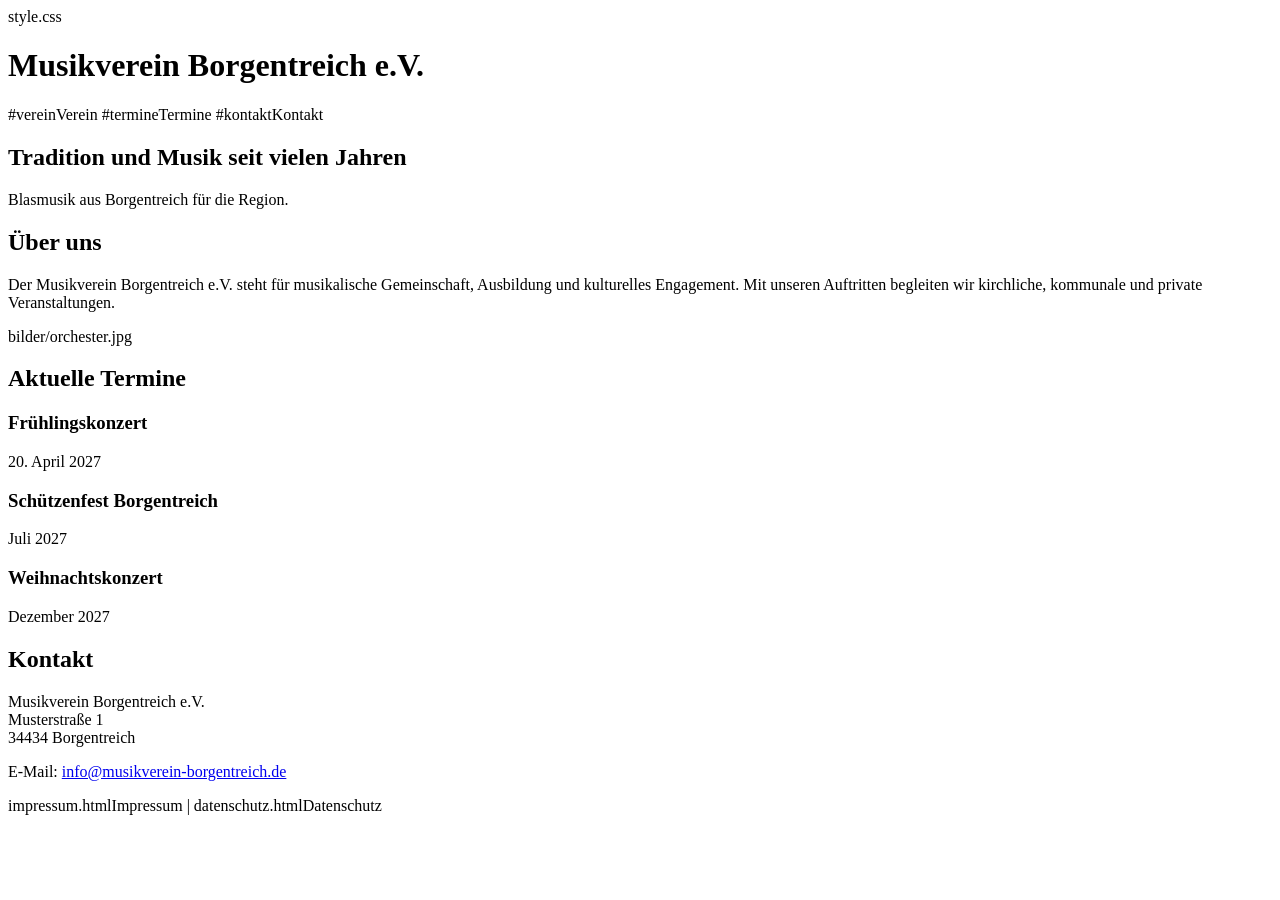
==== index.html @ ff5da33d "Add initial HTML structure for website" ====
<!DOCTYPE html>
<html lang="de">
<head>
    <meta charset="UTF-8">
    <meta name="viewport" content="width=device-width, initial-scale=1.0">
    <title>Musikverein Borgentreich e.V.</title>

    style.css

    <meta name="description"
          content="Musikverein Borgentreich e.V. – Blasmusik, Konzerte und Vereinsleben im Herzen Borgentreichs">
</head>

<body>

<header>
    <div class="container">
        <h1>Musikverein Borgentreich e.V.</h1>

        <nav>
            #vereinVerein</a>
            #termineTermine</a>
            #kontaktKontakt</a>
        </nav>
    </div>
</header>

<section class="hero">
    <div class="hero-overlay">
        <h2>Tradition und Musik seit vielen Jahren</h2>
        <p>Blasmusik aus Borgentreich für die Region.</p>
    </div>
</section>

<section id="verein" class="container">
    <h2>Über uns</h2>

    <p>
        Der Musikverein Borgentreich e.V. steht für musikalische
        Gemeinschaft, Ausbildung und kulturelles Engagement.
        Mit unseren Auftritten begleiten wir kirchliche,
        kommunale und private Veranstaltungen.
    </p>

    bilder/orchester.jpg
</section>

<section id="termine" class="container">
    <h2>Aktuelle Termine</h2>

    <div class="card">
        <h3>Frühlingskonzert</h3>
        <p>20. April 2027</p>
    </div>

    <div class="card">
        <h3>Schützenfest Borgentreich</h3>
        <p>Juli 2027</p>
    </div>

    <div class="card">
        <h3>Weihnachtskonzert</h3>
        <p>Dezember 2027</p>
    </div>
</section>

<section id="kontakt" class="container">
    <h2>Kontakt</h2>

    <p>
        Musikverein Borgentreich e.V.<br>
        Musterstraße 1<br>
        34434 Borgentreich
    </p>

    <p>
        E-Mail:
        <a href="mailto:info@musikverein-borgentreich.de">
            info@musikverein-borgentreich.de
        </a>
    </p>
</section>

<footer>
    impressum.htmlImpressum</a>
    |
    datenschutz.htmlDatenschutz</a>
</footer>

</body>
</html>
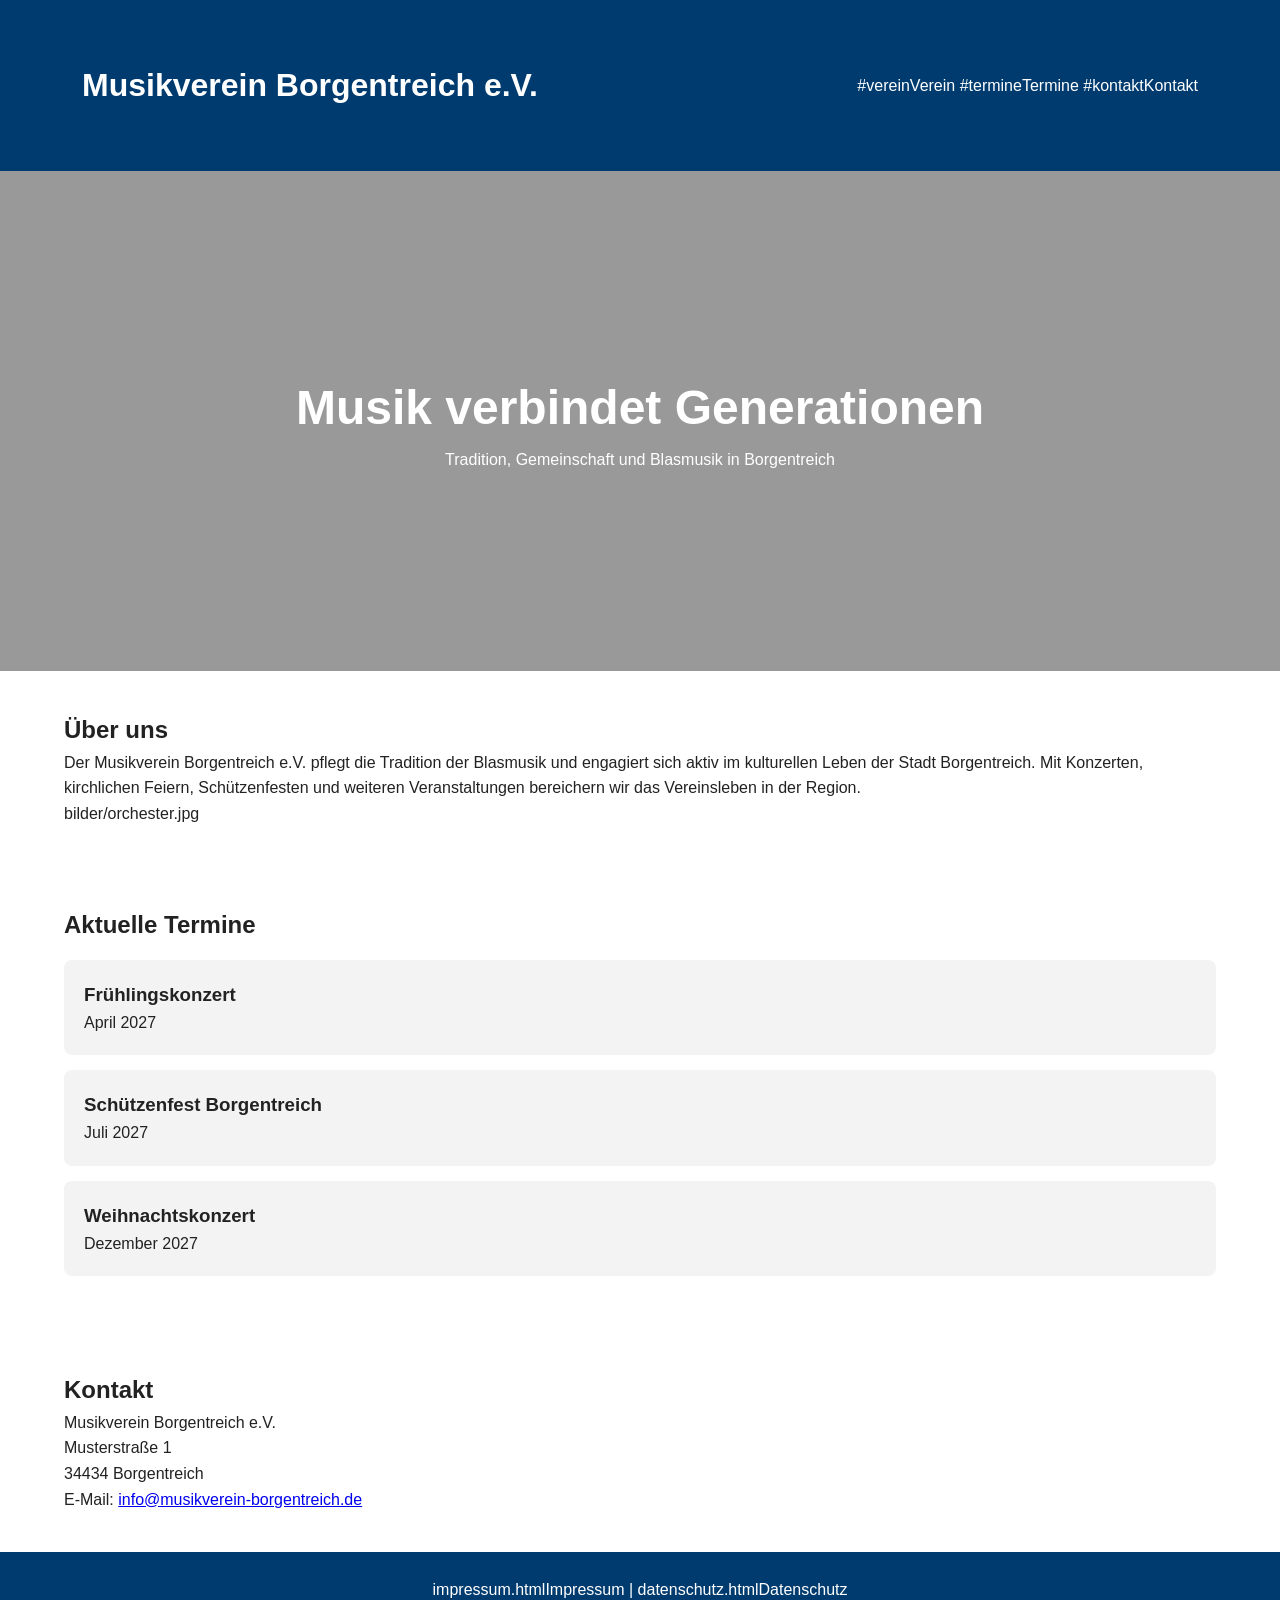
==== commit 0931c27a: "Refactor index.html for improved structure and content" ====
--- a/index.html
+++ b/index.html
@@ -3,89 +3,93 @@
 <head>
     <meta charset="UTF-8">
     <meta name="viewport" content="width=device-width, initial-scale=1.0">
+
     <title>Musikverein Borgentreich e.V.</title>
 
-    style.css
+    <meta name="description"
+          content="Musikverein Borgentreich e.V. - Blasmusik, Nachwuchsförderung und Vereinsleben in Borgentreich">
 
-    <meta name="description"
-          content="Musikverein Borgentreich e.V. – Blasmusik, Konzerte und Vereinsleben im Herzen Borgentreichs">
+    <link rel="stylesheet" href="style.css">
 </head>
 
 <body>
 
-<header>
-    <div class="container">
-        <h1>Musikverein Borgentreich e.V.</h1>
+    <header>
+        <div class="container">
+            <h1>Musikverein Borgentreich e.V.</h1>
 
-        <nav>
-            #vereinVerein</a>
-            #termineTermine</a>
-            #kontaktKontakt</a>
-        </nav>
-    </div>
-</header>
+            <nav>
+                #vereinVerein</a>
+                #termineTermine</a>
+                #kontaktKontakt</a>
+            </nav>
+        </div>
+    </header>
 
-<section class="hero">
-    <div class="hero-overlay">
-        <h2>Tradition und Musik seit vielen Jahren</h2>
-        <p>Blasmusik aus Borgentreich für die Region.</p>
-    </div>
-</section>
+    <section class="hero">
+        <div class="hero-overlay">
+            <h2>Musik verbindet Generationen</h2>
+            <p>Tradition, Gemeinschaft und Blasmusik in Borgentreich</p>
+        </div>
+    </section>
 
-<section id="verein" class="container">
-    <h2>Über uns</h2>
+    <section id="verein" class="container">
+        <h2>Über uns</h2>
 
-    <p>
-        Der Musikverein Borgentreich e.V. steht für musikalische
-        Gemeinschaft, Ausbildung und kulturelles Engagement.
-        Mit unseren Auftritten begleiten wir kirchliche,
-        kommunale und private Veranstaltungen.
-    </p>
+        <p>
+            Der Musikverein Borgentreich e.V. pflegt die Tradition
+            der Blasmusik und engagiert sich aktiv im kulturellen Leben
+            der Stadt Borgentreich. Mit Konzerten, kirchlichen Feiern,
+            Schützenfesten und weiteren Veranstaltungen bereichern wir
+            das Vereinsleben in der Region.
+        </p>
 
-    bilder/orchester.jpg
-</section>
+        bilder/orchester.jpg
+    </section>
 
-<section id="termine" class="container">
-    <h2>Aktuelle Termine</h2>
+    <section id="termine" class="container">
+        <h2>Aktuelle Termine</h2>
 
-    <div class="card">
-        <h3>Frühlingskonzert</h3>
-        <p>20. April 2027</p>
-    </div>
+        <div class="card">
+            <h3>Frühlingskonzert</h3>
+            <p>April 2027</p>
+        </div>
 
-    <div class="card">
-        <h3>Schützenfest Borgentreich</h3>
-        <p>Juli 2027</p>
-    </div>
+        <div class="card">
+            <h3>Schützenfest Borgentreich</h3>
+            <p>Juli 2027</p>
+        </div>
 
-    <div class="card">
-        <h3>Weihnachtskonzert</h3>
-        <p>Dezember 2027</p>
-    </div>
-</section>
+        <div class="card">
+            <h3>Weihnachtskonzert</h3>
+            <p>Dezember 2027</p>
+        </div>
+    </section>
 
-<section id="kontakt" class="container">
-    <h2>Kontakt</h2>
+    <section id="kontakt" class="container">
+        <h2>Kontakt</h2>
 
-    <p>
-        Musikverein Borgentreich e.V.<br>
-        Musterstraße 1<br>
-        34434 Borgentreich
-    </p>
+        <p>
+            Musikverein Borgentreich e.V.<br>
+            Musterstraße 1<br>
+            34434 Borgentreich
+        </p>
 
-    <p>
-        E-Mail:
-        <a href="mailto:info@musikverein-borgentreich.de">
-            info@musikverein-borgentreich.de
-        </a>
-    </p>
-</section>
+        <p>
+            E-Mail:
+            <a href="mailto:info@musikverein-borgentreich.de">
+                info@musikverein-borgentreich.de
+            </a>
+        </p>
+    </section>
 
-<footer>
-    impressum.htmlImpressum</a>
-    |
-    datenschutz.htmlDatenschutz</a>
-</footer>
+    <footer>
+        <p>
+            impressum.htmlImpressum</a>
+            |
+            datenschutz.htmlDatenschutz</a>
+        </p>
+    </footer>
 
 </body>
 </html>
--- a/style.css
+++ b/style.css
@@ -0,0 +1,83 @@
+*{
+    margin:0;
+    padding:0;
+    box-sizing:border-box;
+}
+
+body{
+    font-family:Arial, sans-serif;
+    line-height:1.6;
+    color:#222;
+}
+
+.container{
+    width:90%;
+    max-width:1200px;
+    margin:auto;
+    padding:40px 0;
+}
+
+header{
+    background:#003b6f;
+    color:white;
+    padding:20px;
+}
+
+header .container{
+    display:flex;
+    justify-content:space-between;
+    align-items:center;
+}
+
+nav a{
+    color:white;
+    text-decoration:none;
+    margin-left:20px;
+}
+
+.hero{
+    height:500px;
+    background:url("bilder/hero.jpg") center center/cover;
+}
+
+.hero-overlay{
+    height:100%;
+    background:rgba(0,0,0,0.4);
+
+    display:flex;
+    flex-direction:column;
+    align-items:center;
+    justify-content:center;
+
+    color:white;
+    text-align:center;
+}
+
+.hero h2{
+    font-size:3rem;
+}
+
+#verein img{
+    width:100%;
+    margin-top:20px;
+    border-radius:10px;
+}
+
+.card{
+    background:#f3f3f3;
+    padding:20px;
+    margin:15px 0;
+    border-radius:8px;
+}
+
+footer{
+    background:#003b6f;
+    color:white;
+    text-align:center;
+    padding:25px;
+}
+
+footer a{
+    color:white;
+    text-decoration:none;
+}
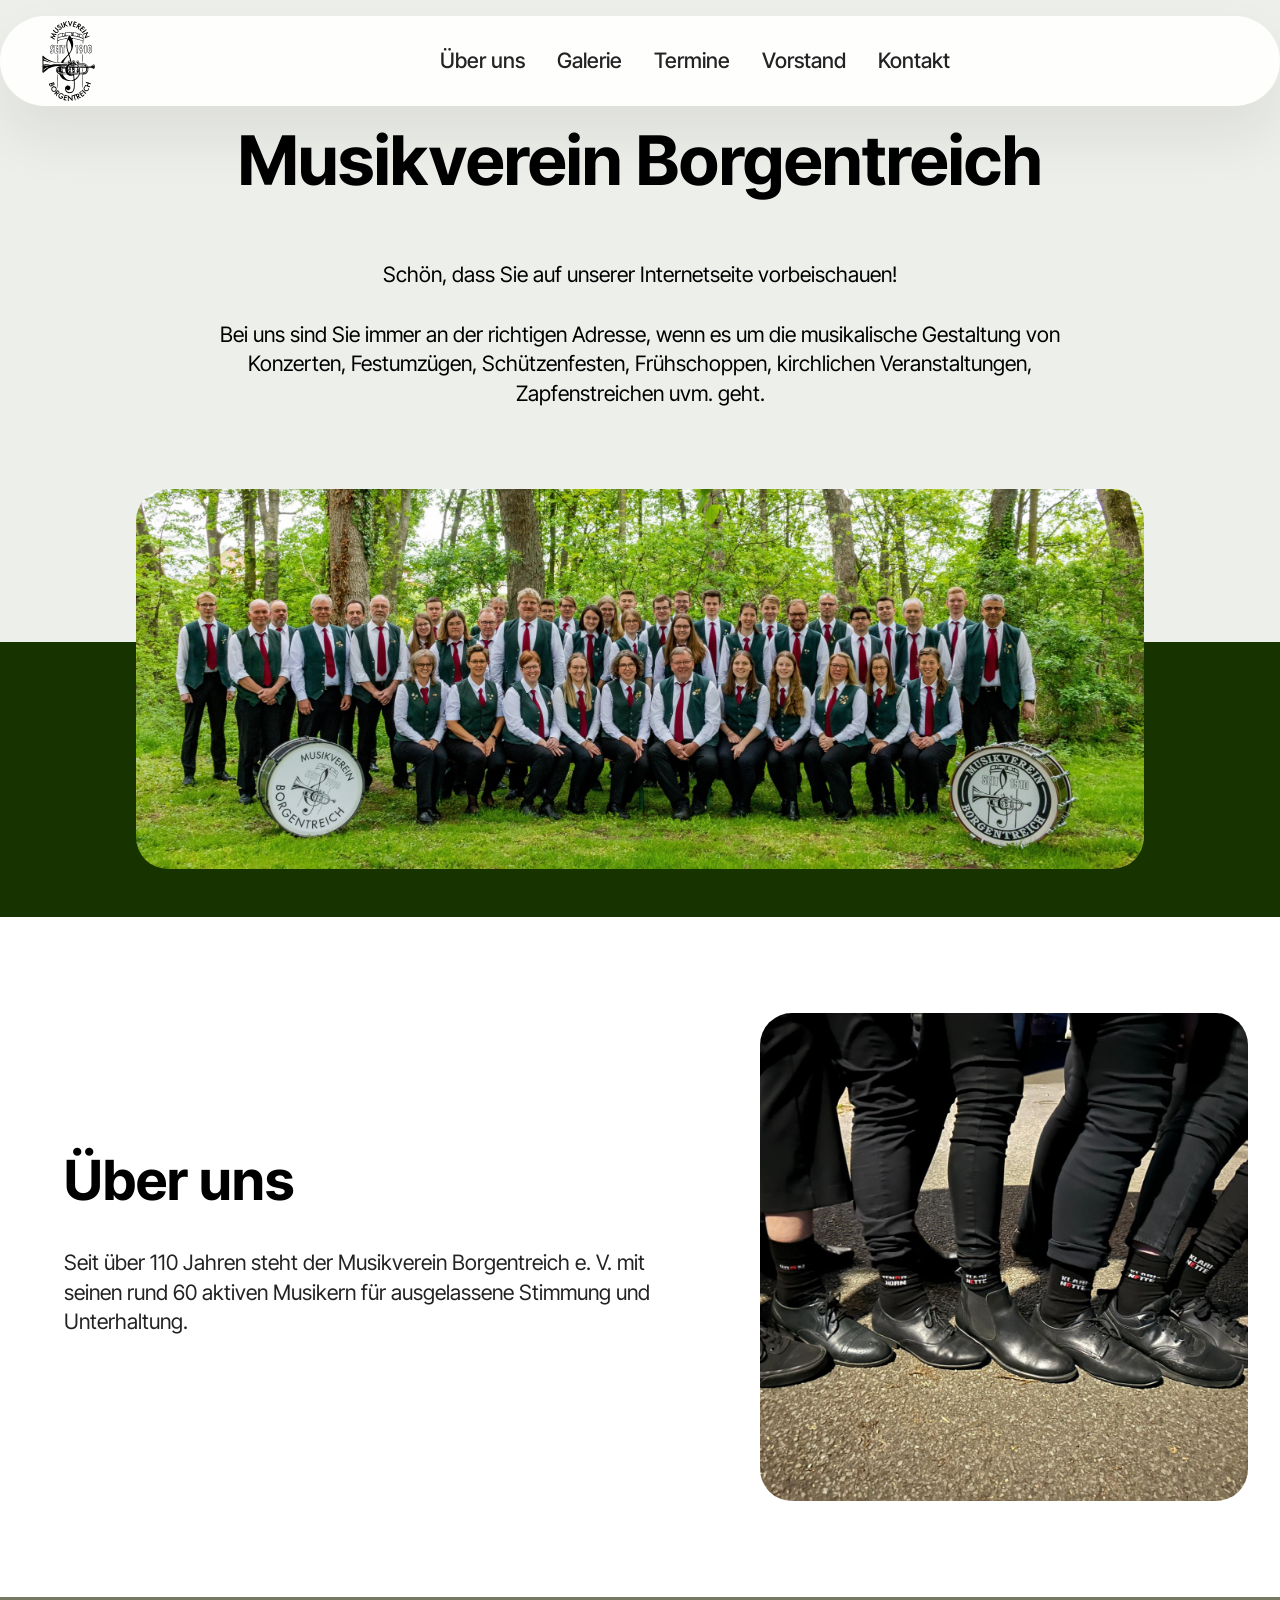
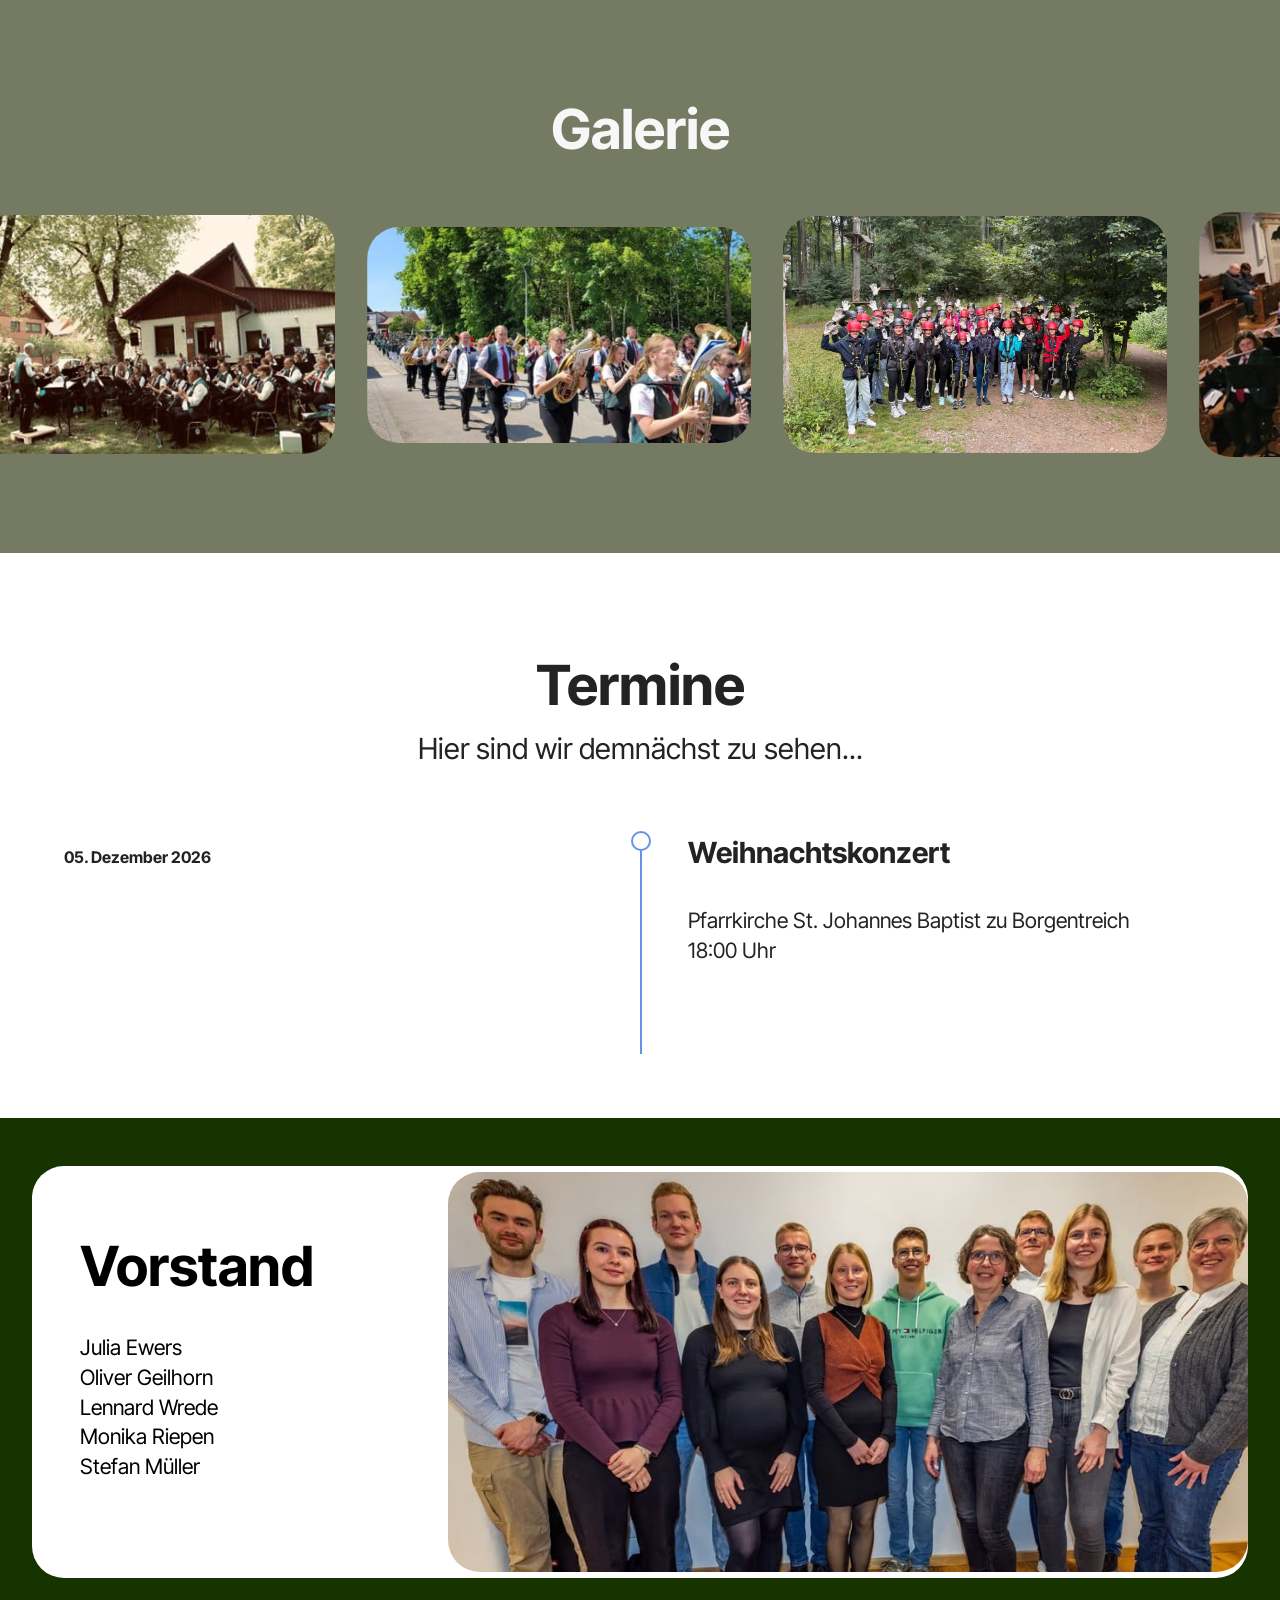
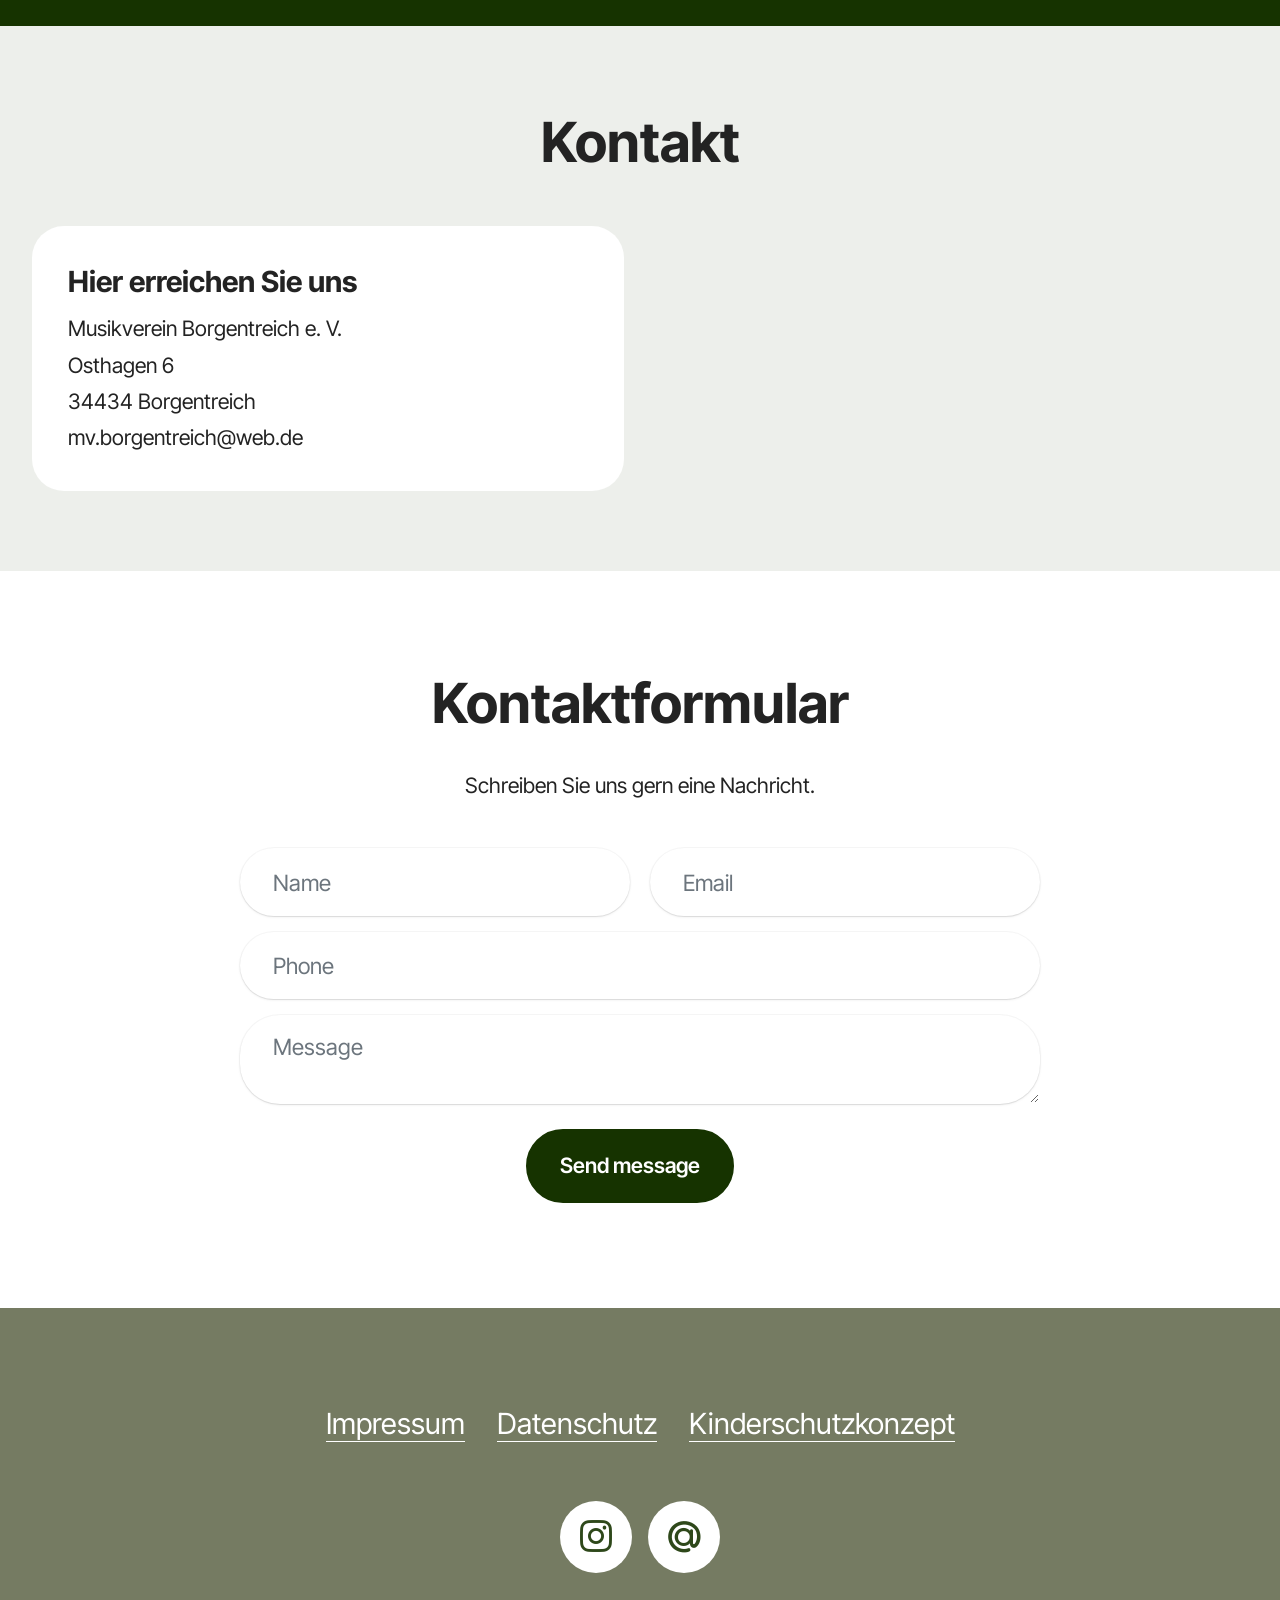
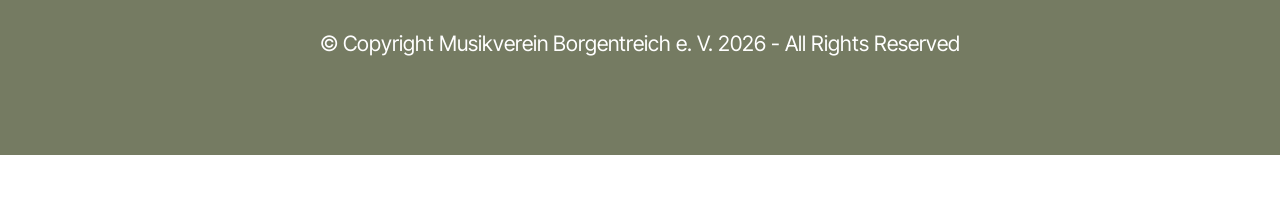
==== commit 9e044601: "complete new with Mobirise" ====
--- a/index.html
+++ b/index.html
@@ -1,95 +1,335 @@
 <!DOCTYPE html>
-<html lang="de">
+<html  >
 <head>
-    <meta charset="UTF-8">
-    <meta name="viewport" content="width=device-width, initial-scale=1.0">
-
-    <title>Musikverein Borgentreich e.V.</title>
-
-    <meta name="description"
-          content="Musikverein Borgentreich e.V. - Blasmusik, Nachwuchsförderung und Vereinsleben in Borgentreich">
-
-    <link rel="stylesheet" href="style.css">
+  <!-- Site made with Mobirise Website Builder v6.1.12, https://mobirise.com -->
+  <meta charset="UTF-8">
+  <meta http-equiv="X-UA-Compatible" content="IE=edge">
+  <meta name="generator" content="Mobirise v6.1.12, mobirise.com">
+  <meta name="viewport" content="width=device-width, initial-scale=1, minimum-scale=1">
+  <link rel="shortcut icon" href="assets/images/logo-2.svg" type="image/x-icon">
+  <meta name="description" content="">
+  
+  
+  <title>Home</title>
+  <link rel="stylesheet" href="assets/web/assets/mobirise-icons2/mobirise2.css">
+  <link rel="stylesheet" href="assets/bootstrap/css/bootstrap.min.css">
+  <link rel="stylesheet" href="assets/animatecss/animate.css">
+  <link rel="stylesheet" href="assets/dropdown/css/style.css">
+  <link rel="stylesheet" href="assets/socicon/css/styles.css">
+  <link rel="stylesheet" href="assets/theme/css/style.css">
+  <link rel="preload" href="https://fonts.googleapis.com/css?family=Inter+Tight:100,200,300,400,500,600,700,800,900,100i,200i,300i,400i,500i,600i,700i,800i,900i&display=swap" as="style" onload="this.onload=null;this.rel='stylesheet'">
+  <noscript><link rel="stylesheet" href="https://fonts.googleapis.com/css?family=Inter+Tight:100,200,300,400,500,600,700,800,900,100i,200i,300i,400i,500i,600i,700i,800i,900i&display=swap"></noscript>
+  <link rel="preload" as="style" href="assets/mobirise/css/mbr-additional.css?v=9wZlIR"><link rel="stylesheet" href="assets/mobirise/css/mbr-additional.css?v=9wZlIR" type="text/css">
+
+  
+  
+  
 </head>
-
 <body>
-
-    <header>
-        <div class="container">
-            <h1>Musikverein Borgentreich e.V.</h1>
-
-            <nav>
-                #vereinVerein</a>
-                #termineTermine</a>
-                #kontaktKontakt</a>
-            </nav>
-        </div>
-    </header>
-
-    <section class="hero">
-        <div class="hero-overlay">
-            <h2>Musik verbindet Generationen</h2>
-            <p>Tradition, Gemeinschaft und Blasmusik in Borgentreich</p>
-        </div>
-    </section>
-
-    <section id="verein" class="container">
-        <h2>Über uns</h2>
-
-        <p>
-            Der Musikverein Borgentreich e.V. pflegt die Tradition
-            der Blasmusik und engagiert sich aktiv im kulturellen Leben
-            der Stadt Borgentreich. Mit Konzerten, kirchlichen Feiern,
-            Schützenfesten und weiteren Veranstaltungen bereichern wir
-            das Vereinsleben in der Region.
-        </p>
-
-        bilder/orchester.jpg
-    </section>
-
-    <section id="termine" class="container">
-        <h2>Aktuelle Termine</h2>
-
-        <div class="card">
-            <h3>Frühlingskonzert</h3>
-            <p>April 2027</p>
-        </div>
-
-        <div class="card">
-            <h3>Schützenfest Borgentreich</h3>
-            <p>Juli 2027</p>
-        </div>
-
-        <div class="card">
-            <h3>Weihnachtskonzert</h3>
-            <p>Dezember 2027</p>
-        </div>
-    </section>
-
-    <section id="kontakt" class="container">
-        <h2>Kontakt</h2>
-
-        <p>
-            Musikverein Borgentreich e.V.<br>
-            Musterstraße 1<br>
-            34434 Borgentreich
-        </p>
-
-        <p>
-            E-Mail:
-            <a href="mailto:info@musikverein-borgentreich.de">
-                info@musikverein-borgentreich.de
-            </a>
-        </p>
-    </section>
-
-    <footer>
-        <p>
-            impressum.htmlImpressum</a>
-            |
-            datenschutz.htmlDatenschutz</a>
-        </p>
-    </footer>
-
-</body>
-</html>
+  
+  <section data-bs-version="5.1" class="menu menu2 cid-tJS6tZXiPa" once="menu" id="menu02-0">
+	
+
+	<nav class="navbar navbar-dropdown navbar-fixed-top navbar-expand-lg">
+		<div class="container">
+			<div class="navbar-brand">
+				<span class="navbar-logo">
+					<a href="https://mobirise.com">
+						<img src="assets/images/logo-2.svg" alt="Mobirise Website Builder" style="height: 5rem;">
+					</a>
+				</span>
+				
+			</div>
+			<button class="navbar-toggler" type="button" data-toggle="collapse" data-bs-toggle="collapse" data-target="#navbarSupportedContent" data-bs-target="#navbarSupportedContent" aria-controls="navbarNavAltMarkup" aria-expanded="false" aria-label="Toggle navigation">
+				<div class="hamburger">
+					<span></span>
+					<span></span>
+					<span></span>
+					<span></span>
+				</div>
+			</button>
+			<div class="collapse navbar-collapse" id="navbarSupportedContent">
+				<ul class="navbar-nav nav-dropdown nav-right" data-app-modern-menu="true"><li class="nav-item"><a class="nav-link link text-black text-primary show display-4" href="index.html#header01-7">Über uns</a></li>
+					<li class="nav-item">
+						<a class="nav-link link text-black text-primary display-4" href="index.html#gallery07-1q" aria-expanded="false">Galerie</a>
+					</li>
+					<li class="nav-item">
+						<a class="nav-link link text-black text-primary display-4" href="index.html#timeline1-1s">Termine</a>
+					</li><li class="nav-item"><a class="nav-link link text-black text-primary display-4" href="index.html#article05-1v">Vorstand</a></li><li class="nav-item"><a class="nav-link link text-black text-primary display-4" href="index.html#contacts02-1t">Kontakt</a></li></ul>
+				
+				
+			</div>
+		</div>
+	</nav>
+</section>
+
+<section data-bs-version="5.1" class="header5 cid-tJS6uM4N87 mbr-fullscreen" id="header05-1">
+	
+
+	
+	
+	<div class="topbg"></div>
+	<div class="align-center container-fluid">
+		<div class="row justify-content-center">
+			<div class="col-md-12 col-lg-9">
+				<h1 class="mbr-section-title mbr-fonts-style mb-4 display-1"><strong><br></strong><strong>Musikverein Borgentreich</strong></h1>
+				<p class="mbr-text mbr-fonts-style mb-4 display-7"><br>Schön, dass Sie auf unserer Internetseite vorbeischauen!<br><br>Bei uns sind Sie immer an der richtigen Adresse,&nbsp;wenn es um die musikalische Gestaltung von Konzerten, Festumzügen, Schützenfesten, Frühschoppen, kirchlichen Veranstaltungen, Zapfenstreichen uvm. geht.<br></p>
+				
+			</div>
+		</div>
+		<div class="row mt-5 justify-content-center">
+			<div class="col-12 col-lg-10">
+				<img src="assets/images/mv-gruppenbild-skaliert-2576x971.jpg" alt="Mobirise Website Builder" title="">
+			</div>
+		</div>
+	</div>
+</section>
+
+<section data-bs-version="5.1" class="header1 cid-tJS9vXDdRK" id="header01-7">
+	
+
+	
+	
+
+	<div class="container">
+		<div class="row justify-content-center">
+			<div class="col-12 col-md-12 col-lg-5 image-wrapper">
+				<img class="w-100" src="assets/images/schuhe-2-1200x1200.jpg" alt="Mobirise Website Builder">
+			</div>
+			<div class="col-12 col-lg col-md-12">
+				<div class="text-wrapper align-left">
+					<h1 class="mbr-section-title mbr-fonts-style mb-4 display-2"><strong>Über uns</strong></h1>
+					<p class="mbr-text mbr-fonts-style mb-4 display-7">
+						Seit über 110 Jahren steht der Musikverein Borgentreich e. V. mit seinen rund 60 aktiven Musikern für ausgelassene Stimmung und Unterhaltung.<br></p>
+					
+				</div>
+			</div>
+		</div>
+	</div>
+</section>
+
+<section data-bs-version="5.1" class="gallery07 cid-vxo4qIXoHa" id="gallery07-1q">
+  
+  
+  <div class="container-fluid gallery-wrapper">
+    <div class="row justify-content-center">
+      <div class="col-12 content-head">
+        <div class="mbr-section-head mb-5">
+          <h4 class="mbr-section-title mbr-fonts-style align-center mb-0 display-2">
+            <strong>Galerie</strong></h4>
+          
+        </div>
+      </div>
+    </div>
+    <div class="grid-container">
+      <div class="grid-container-3 moving-left" style="transform: translate3d(-200px, 0px, 0px);">
+        <div class="grid-item">
+          <img src="assets/images/sommerkonzert-417x260.jpg" alt="Mobirise Website Builder">
+        </div>
+        <div class="grid-item">
+          <img src="assets/images/marsch-462x260.jpg" alt="Mobirise Website Builder">
+        </div>
+        <div class="grid-item">
+          <img src="assets/images/klettern-1152x711.jpg" alt="Mobirise Website Builder">
+        </div>
+        <div class="grid-item">
+          <img src="assets/images/kirche-1-407x259.jpg" alt="Mobirise Website Builder">
+        </div>
+      </div>
+    </div>
+  </div>
+</section>
+
+<section data-bs-version="5.1" class="timeline1 cid-vxo6U1o31k" id="timeline1-1s">
+    
+
+    
+    
+    <div class="timelines-container container" mbri-timelines="">
+        <div class="mbr-section-head">
+            <h3 class="mbr-section-title mbr-fonts-style align-center mb-0 display-2">
+                <strong>Termine</strong></h3>
+            <h4 class="mbr-section-subtitle mbr-fonts-style align-center mb-0 mt-2 display-5">
+                Hier sind wir demnächst zu sehen...</h4>
+        </div>
+        <div class="row timeline-element mb-2 mt-4">
+            <div class="timeline-date col-12 col-md-6">
+                <div class="timeline-date-wrapper">
+                    <p class="mbr-timeline-date mbr-fonts-style display-5"></p><p><strong>05. Dezember 2026</strong></p><p></p>
+                </div>
+            </div>
+            <span class="iconBackground"></span>
+            <div class="col-12 col-md-6">
+                <div class="timeline-text-wrapper">
+                    <h4 class="mbr-timeline-title mbr-fonts-style mb-4 display-5">
+                        <strong>Weihnachtskonzert</strong></h4>
+                    
+                    <p class="mbr-text mbr-fonts-style display-7">
+                        Pfarrkirche St. Johannes Baptist zu Borgentreich<br>18:00 Uhr</p>
+                </div>
+            </div>
+        </div>
+        
+        
+        
+        
+        
+        
+        
+        
+        
+        
+        
+    </div>
+</section>
+
+<section data-bs-version="5.1" class="start article05 cid-vxo8H7r91m" id="article05-1v">
+  
+
+  
+  
+
+  <div class="container">
+    <div class="row justify-content-center align-items-center">
+      <div class="col-12">
+        <div class="card-wrapper">
+          <div class="row">
+            <div class="col-12 col-md-12 col-lg-8 image-wrapper">
+              <img class="w-100" src="assets/images/vorstnad-1024x576.jpeg" alt="Mobirise Website Builder">
+            </div>
+            <div class="col-12 col-lg col-md-12">
+              <div class="text-wrapper align-left">
+                <h1 class="mbr-section-title mbr-fonts-style mb-4 display-2">
+                  <strong>Vorstand</strong></h1>
+                <p class="mbr-text mbr-fonts-style mb-4 display-7">Julia Ewers<br>Oliver Geilhorn<br>Lennard Wrede<br>Monika Riepen<br>Stefan Müller</p>
+                
+              </div>
+            </div>
+          </div>
+        </div>
+      </div>
+    </div>
+  </div>
+</section>
+
+<section data-bs-version="5.1" class="contacts02 map1 cid-vxo7urN5uq" id="contacts02-1t">
+
+    
+
+    
+    <div class="container">
+        <div class="row justify-content-center">
+            <div class="col-12 content-head">
+                <div class="mbr-section-head mb-5">
+                    <h3 class="mbr-section-title mbr-fonts-style align-center mb-0 display-2">
+                        <strong>Kontakt</strong></h3>
+                    
+                </div>
+            </div>
+        </div>
+        <div class="row justify-content-center">
+            <div class="card col-12 col-md-12 col-lg-6">
+                <div class="card-wrapper">
+                    <div class="text-wrapper">
+                        <h5 class="cardTitle mbr-fonts-style mb-2 display-5">
+                            <strong>Hier erreichen Sie uns</strong><br></h5>
+                        <ul class="list mbr-fonts-style display-7">
+                            <li class="mbr-text item-wrap">Musikverein Borgentreich e. V.</li><li class="mbr-text item-wrap">Osthagen 6</li><li class="mbr-text item-wrap">34434 Borgentreich</li><li class="mbr-text item-wrap">mv.borgentreich@web.de</li>
+                        </ul>
+                    </div>
+                </div>
+            </div>
+            <div class="map-wrapper col-md-12 col-lg-6">
+                <div class="google-map"><iframe frameborder="0" style="border:0" src="https://www.google.com/maps/embed?pb=!1m18!1m12!1m3!1d851.8160401211002!2d9.241381412079615!3d51.57011359184015!2m3!1f0!2f0!3f0!3m2!1i1024!2i768!4f13.1!3m3!1m2!1s0x47bb04abaca1e0b3%3A0xad64f5a6d68bc905!2sOsthagen%206%2C%2034434%20Borgentreich!5e0!3m2!1sde!2sde!4v1791396196080!5m2!1sde!2sde" allowfullscreen=""></iframe></div>
+            </div>
+        </div>
+    </div>
+</section>
+
+<section data-bs-version="5.1" class="form5 cid-tJS9pBcTSa" id="form02-6">
+    
+    
+    <div class="container">
+        <div class="mbr-section-head mb-5">
+            <h3 class="mbr-section-title mbr-fonts-style align-center mb-0 display-2">
+                <strong>Kontaktformular</strong></h3>
+            <h4 class="mbr-section-subtitle mbr-fonts-style align-center mb-0 mt-4 display-7">Schreiben Sie uns gern eine Nachricht.</h4>
+        </div>
+        <div class="row justify-content-center mt-4">
+            <div class="col-lg-8 mx-auto mbr-form" data-form-type="formoid">
+                <form action="https://mobirise.eu/" method="POST" class="mbr-form form-with-styler" data-form-title="Form Name"><input type="hidden" name="email" data-form-email="true" value="gxBHSpIAx9nDNCFx6B8NBI7EZ5BrEAFP3bI0a10cRWaJeHmvlGHwlv79wFLVToOilAhS22HndJjhw5knhkKaQllVYNtgVkhuV9LG+yx7zepndP+qILNrfA2rSDTkjIG1">
+                    <div class="row">
+                        <div hidden="hidden" data-form-alert="" class="alert alert-success col-12">Vielen Dank für Ihre Nachricht!</div>
+                        <div hidden="hidden" data-form-alert-danger="" class="alert alert-danger col-12">
+                            Oops...! some problem!
+                        </div>
+                    </div>
+                    <div class="dragArea row">
+                        <div class="col-md col-sm-12 form-group mb-3" data-for="name">
+                            <input type="text" name="name" placeholder="Name" data-form-field="name" class="form-control" value="" id="name-form02-6">
+                        </div>
+                        <div class="col-md col-sm-12 form-group mb-3" data-for="email">
+                            <input type="email" name="email" placeholder="Email" data-form-field="email" class="form-control" value="" id="email-form02-6">
+                        </div>
+                        <div class="col-12 form-group mb-3" data-for="phone">
+                            <input type="tel" name="phone" placeholder="Phone" data-form-field="phone" class="form-control" value="" id="phone-form02-6">
+                        </div>
+                        <div class="col-12 form-group mb-3" data-for="textarea">
+                            <textarea name="textarea" placeholder="Message" data-form-field="textarea" class="form-control" id="textarea-form02-6"></textarea>
+                        </div>
+                        <div class="col-lg-12 col-md-12 col-sm-12 align-center mbr-section-btn"><button type="submit" class="btn btn-primary display-7">Send message</button></div>
+                    </div>
+                </form>
+            </div>
+        </div>
+    </div>
+</section>
+
+<section data-bs-version="5.1" class="footer1 programm5 cid-tJS9NNcTLZ" once="footers" id="footer03-8">
+
+        
+
+    
+
+    <div class="container">
+        <div class="row">
+
+            <div class="row-links mb-4">
+                <ul class="header-menu">
+                  
+                  
+                  
+                  
+                <li class="header-menu-item mbr-fonts-style display-5"><a href="page2.html" class="text-danger text-primary">Impressum</a></li><li class="header-menu-item mbr-fonts-style display-5"><a href="page1.html" class="text-danger text-primary">Datenschutz</a></li><li class="header-menu-item mbr-fonts-style display-5"><a href="assets/files/Schutzkonzept_07.01.2025.pdf" class="text-danger text-primary">Kinderschutzkonzept</a></li></ul>
+              </div>
+
+            <div class="col-12">
+                <div class="social-row">
+                    <div class="soc-item">
+                        <a href="https://www.instagram.com/musikverein.borgentreich?igshid=YmMyMTA2M2Y%3D" target="_blank">
+                            <span class="mbr-iconfont display-7 socicon-instagram socicon"></span>
+                        </a>
+                    </div>
+                    <div class="soc-item">
+                        <a href="mailto:mv.borgentreich@web.de">
+                            <span class="mbr-iconfont socicon-mailru socicon"></span>
+                        </a>
+                    </div>
+                    
+                    
+                    
+                </div>
+            </div>
+            <div class="col-12 mt-5">
+                <p class="mbr-fonts-style copyright display-7">
+                    © Copyright Musikverein Borgentreich e. V. 2026 - All Rights Reserved
+                </p>
+            </div>
+        </div>
+    </div>
+</section><section class="display-7" style="padding: 0;align-items: center;justify-content: center;flex-wrap: wrap;    align-content: center;display: flex;position: relative;height: 4rem;"><a href="https://mobiri.se/" style="flex: 1 1;height: 4rem;position: absolute;width: 100%;z-index: 1;"><img alt="" style="height: 4rem;" src="[data-uri]"></a><p style="margin: 0;text-align: center;" class="display-7">&#8204;</p><a style="z-index:1" href="https://mobirise.com/builder/ai-website-maker.html">Best AI Website Maker</a></section><script src="assets/bootstrap/js/bootstrap.bundle.min.js"></script>  <script src="assets/smoothscroll/smooth-scroll.js"></script>  <script src="assets/ytplayer/index.js"></script>  <script src="assets/dropdown/js/navbar-dropdown.js"></script>  <script src="assets/scrollgallery/scroll-gallery.js"></script>  <script src="assets/theme/js/script.js"></script>  <script src="assets/formoid/formoid.min.js"></script>  
+  
+  
+  <input name="animation" type="hidden">
+  </body>
+</html>
--- a/assets/web/assets/mobirise-icons2/mobirise2.css
+++ b/assets/web/assets/mobirise-icons2/mobirise2.css
@@ -0,0 +1,499 @@
+@font-face {
+  font-family: 'Moririse2';
+  font-display: swap;
+  src:  url('mobirise2.eot?f2bix4');
+  src:  url('mobirise2.eot?f2bix4#iefix') format('embedded-opentype'),
+    url('mobirise2.woff2?f2bix4') format('woff2'),
+    url('mobirise2.woff?f2bix4') format('woff'),
+    url('mobirise2.ttf?f2bix4') format('truetype'),
+    url('mobirise2.svg?f2bix4#mobirise2') format('svg');
+  font-weight: normal;
+  font-style: normal;
+}
+
+[class^="mobi-"], [class*=" mobi-"] {
+  /* use !important to prevent issues with browser extensions that change fonts */
+  font-family: 'Moririse2' !important;
+  speak: none;
+  font-style: normal;
+  font-weight: normal;
+  font-variant: normal;
+  text-transform: none;
+  line-height: 1;
+
+  /* Better Font Rendering =========== */
+  -webkit-font-smoothing: antialiased;
+  -moz-osx-font-smoothing: grayscale;
+}
+
+.mobi-mbri-add-submenu:before {
+  content: "\e900";
+}
+.mobi-mbri-alert:before {
+  content: "\e901";
+}
+.mobi-mbri-align-center:before {
+  content: "\e902";
+}
+.mobi-mbri-align-justify:before {
+  content: "\e903";
+}
+.mobi-mbri-align-left:before {
+  content: "\e904";
+}
+.mobi-mbri-align-right:before {
+  content: "\e905";
+}
+.mobi-mbri-android:before {
+  content: "\e906";
+}
+.mobi-mbri-apple:before {
+  content: "\e907";
+}
+.mobi-mbri-arrow-down:before {
+  content: "\e908";
+}
+.mobi-mbri-arrow-next:before {
+  content: "\e909";
+}
+.mobi-mbri-arrow-prev:before {
+  content: "\e90a";
+}
+.mobi-mbri-arrow-up:before {
+  content: "\e90b";
+}
+.mobi-mbri-bold:before {
+  content: "\e90c";
+}
+.mobi-mbri-bookmark:before {
+  content: "\e90d";
+}
+.mobi-mbri-bootstrap:before {
+  content: "\e90e";
+}
+.mobi-mbri-briefcase:before {
+  content: "\e90f";
+}
+.mobi-mbri-browse:before {
+  content: "\e910";
+}
+.mobi-mbri-bulleted-list:before {
+  content: "\e911";
+}
+.mobi-mbri-calendar:before {
+  content: "\e912";
+}
+.mobi-mbri-camera:before {
+  content: "\e913";
+}
+.mobi-mbri-cart-add:before {
+  content: "\e914";
+}
+.mobi-mbri-cart-full:before {
+  content: "\e915";
+}
+.mobi-mbri-cash:before {
+  content: "\e916";
+}
+.mobi-mbri-change-style:before {
+  content: "\e917";
+}
+.mobi-mbri-chat:before {
+  content: "\e918";
+}
+.mobi-mbri-clock:before {
+  content: "\e919";
+}
+.mobi-mbri-close:before {
+  content: "\e91a";
+}
+.mobi-mbri-cloud:before {
+  content: "\e91b";
+}
+.mobi-mbri-code:before {
+  content: "\e91c";
+}
+.mobi-mbri-contact-form:before {
+  content: "\e91d";
+}
+.mobi-mbri-credit-card:before {
+  content: "\e91e";
+}
+.mobi-mbri-cursor-click:before {
+  content: "\e91f";
+}
+.mobi-mbri-cust-feedback:before {
+  content: "\e920";
+}
+.mobi-mbri-database:before {
+  content: "\e921";
+}
+.mobi-mbri-delivery:before {
+  content: "\e922";
+}
+.mobi-mbri-desktop:before {
+  content: "\e923";
+}
+.mobi-mbri-devices:before {
+  content: "\e924";
+}
+.mobi-mbri-down:before {
+  content: "\e925";
+}
+.mobi-mbri-download-2:before {
+  content: "\e926";
+}
+.mobi-mbri-download:before {
+  content: "\e927";
+}
+.mobi-mbri-drag-n-drop-2:before {
+  content: "\e928";
+}
+.mobi-mbri-drag-n-drop:before {
+  content: "\e929";
+}
+.mobi-mbri-edit-2:before {
+  content: "\e92a";
+}
+.mobi-mbri-edit:before {
+  content: "\e92b";
+}
+.mobi-mbri-error:before {
+  content: "\e92c";
+}
+.mobi-mbri-extension:before {
+  content: "\e92d";
+}
+.mobi-mbri-features:before {
+  content: "\e92e";
+}
+.mobi-mbri-file:before {
+  content: "\e92f";
+}
+.mobi-mbri-flag:before {
+  content: "\e930";
+}
+.mobi-mbri-folder:before {
+  content: "\e931";
+}
+.mobi-mbri-gift:before {
+  content: "\e932";
+}
+.mobi-mbri-github:before {
+  content: "\e933";
+}
+.mobi-mbri-globe-2:before {
+  content: "\e934";
+}
+.mobi-mbri-globe:before {
+  content: "\e935";
+}
+.mobi-mbri-growing-chart:before {
+  content: "\e936";
+}
+.mobi-mbri-hearth:before {
+  content: "\e937";
+}
+.mobi-mbri-help:before {
+  content: "\e938";
+}
+.mobi-mbri-home:before {
+  content: "\e939";
+}
+.mobi-mbri-hot-cup:before {
+  content: "\e93a";
+}
+.mobi-mbri-idea:before {
+  content: "\e93b";
+}
+.mobi-mbri-image-gallery:before {
+  content: "\e93c";
+}
+.mobi-mbri-image-slider:before {
+  content: "\e93d";
+}
+.mobi-mbri-info:before {
+  content: "\e93e";
+}
+.mobi-mbri-italic:before {
+  content: "\e93f";
+}
+.mobi-mbri-key:before {
+  content: "\e940";
+}
+.mobi-mbri-laptop:before {
+  content: "\e941";
+}
+.mobi-mbri-layers:before {
+  content: "\e942";
+}
+.mobi-mbri-left-right:before {
+  content: "\e943";
+}
+.mobi-mbri-left:before {
+  content: "\e944";
+}
+.mobi-mbri-letter:before {
+  content: "\e945";
+}
+.mobi-mbri-like:before {
+  content: "\e946";
+}
+.mobi-mbri-link:before {
+  content: "\e947";
+}
+.mobi-mbri-lock:before {
+  content: "\e948";
+}
+.mobi-mbri-login:before {
+  content: "\e949";
+}
+.mobi-mbri-logout:before {
+  content: "\e94a";
+}
+.mobi-mbri-magic-stick:before {
+  content: "\e94b";
+}
+.mobi-mbri-map-pin:before {
+  content: "\e94c";
+}
+.mobi-mbri-menu:before {
+  content: "\e94d";
+}
+.mobi-mbri-mobile-2:before {
+  content: "\e94e";
+}
+.mobi-mbri-mobile-horizontal:before {
+  content: "\e94f";
+}
+.mobi-mbri-mobile:before {
+  content: "\e950";
+}
+.mobi-mbri-mobirise:before {
+  content: "\e951";
+}
+.mobi-mbri-more-horizontal:before {
+  content: "\e952";
+}
+.mobi-mbri-more-vertical:before {
+  content: "\e953";
+}
+.mobi-mbri-music:before {
+  content: "\e954";
+}
+.mobi-mbri-new-file:before {
+  content: "\e955";
+}
+.mobi-mbri-numbered-list:before {
+  content: "\e956";
+}
+.mobi-mbri-opened-folder:before {
+  content: "\e957";
+}
+.mobi-mbri-pages:before {
+  content: "\e958";
+}
+.mobi-mbri-paper-plane:before {
+  content: "\e959";
+}
+.mobi-mbri-paperclip:before {
+  content: "\e95a";
+}
+.mobi-mbri-phone:before {
+  content: "\e95b";
+}
+.mobi-mbri-photo:before {
+  content: "\e95c";
+}
+.mobi-mbri-photos:before {
+  content: "\e95d";
+}
+.mobi-mbri-pin:before {
+  content: "\e95e";
+}
+.mobi-mbri-play:before {
+  content: "\e95f";
+}
+.mobi-mbri-plus:before {
+  content: "\e960";
+}
+.mobi-mbri-preview:before {
+  content: "\e961";
+}
+.mobi-mbri-print:before {
+  content: "\e962";
+}
+.mobi-mbri-protect:before {
+  content: "\e963";
+}
+.mobi-mbri-question:before {
+  content: "\e964";
+}
+.mobi-mbri-quote-left:before {
+  content: "\e965";
+}
+.mobi-mbri-quote-right:before {
+  content: "\e966";
+}
+.mobi-mbri-redo:before {
+  content: "\e967";
+}
+.mobi-mbri-refresh:before {
+  content: "\e968";
+}
+.mobi-mbri-responsive-2:before {
+  content: "\e969";
+}
+.mobi-mbri-responsive:before {
+  content: "\e96a";
+}
+.mobi-mbri-right:before {
+  content: "\e96b";
+}
+.mobi-mbri-rocket:before {
+  content: "\e96c";
+}
+.mobi-mbri-sad-face:before {
+  content: "\e96d";
+}
+.mobi-mbri-sale:before {
+  content: "\e96e";
+}
+.mobi-mbri-save:before {
+  content: "\e96f";
+}
+.mobi-mbri-search:before {
+  content: "\e970";
+}
+.mobi-mbri-setting-2:before {
+  content: "\e971";
+}
+.mobi-mbri-setting-3:before {
+  content: "\e972";
+}
+.mobi-mbri-setting:before {
+  content: "\e973";
+}
+.mobi-mbri-share:before {
+  content: "\e974";
+}
+.mobi-mbri-shopping-bag:before {
+  content: "\e975";
+}
+.mobi-mbri-shopping-basket:before {
+  content: "\e976";
+}
+.mobi-mbri-shopping-cart:before {
+  content: "\e977";
+}
+.mobi-mbri-sites:before {
+  content: "\e978";
+}
+.mobi-mbri-smile-face:before {
+  content: "\e979";
+}
+.mobi-mbri-speed:before {
+  content: "\e97a";
+}
+.mobi-mbri-star:before {
+  content: "\e97b";
+}
+.mobi-mbri-success:before {
+  content: "\e97c";
+}
+.mobi-mbri-sun:before {
+  content: "\e97d";
+}
+.mobi-mbri-sun2:before {
+  content: "\e97e";
+}
+.mobi-mbri-tablet-vertical:before {
+  content: "\e97f";
+}
+.mobi-mbri-tablet:before {
+  content: "\e980";
+}
+.mobi-mbri-target:before {
+  content: "\e981";
+}
+.mobi-mbri-timer:before {
+  content: "\e982";
+}
+.mobi-mbri-to-ftp:before {
+  content: "\e983";
+}
+.mobi-mbri-to-local-drive:before {
+  content: "\e984";
+}
+.mobi-mbri-touch-swipe:before {
+  content: "\e985";
+}
+.mobi-mbri-touch:before {
+  content: "\e986";
+}
+.mobi-mbri-trash:before {
+  content: "\e987";
+}
+.mobi-mbri-underline:before {
+  content: "\e988";
+}
+.mobi-mbri-undo:before {
+  content: "\e989";
+}
+.mobi-mbri-unlink:before {
+  content: "\e98a";
+}
+.mobi-mbri-unlock:before {
+  content: "\e98b";
+}
+.mobi-mbri-up-down:before {
+  content: "\e98c";
+}
+.mobi-mbri-up:before {
+  content: "\e98d";
+}
+.mobi-mbri-update:before {
+  content: "\e98e";
+}
+.mobi-mbri-upload-2:before {
+  content: "\e98f";
+}
+.mobi-mbri-upload:before {
+  content: "\e990";
+}
+.mobi-mbri-user-2:before {
+  content: "\e991";
+}
+.mobi-mbri-user:before {
+  content: "\e992";
+}
+.mobi-mbri-users:before {
+  content: "\e993";
+}
+.mobi-mbri-video-play:before {
+  content: "\e994";
+}
+.mobi-mbri-video:before {
+  content: "\e995";
+}
+.mobi-mbri-watch:before {
+  content: "\e996";
+}
+.mobi-mbri-website-theme-2:before {
+  content: "\e997";
+}
+.mobi-mbri-website-theme:before {
+  content: "\e998";
+}
+.mobi-mbri-wifi:before {
+  content: "\e999";
+}
+.mobi-mbri-windows:before {
+  content: "\e99a";
+}
+.mobi-mbri-zoom-in:before {
+  content: "\e99b";
+}
+.mobi-mbri-zoom-out:before {
+  content: "\e99c";
+}
--- a/assets/dropdown/css/style.css
+++ b/assets/dropdown/css/style.css
@@ -0,0 +1,265 @@
+.navbar-dropdown {
+  left: 0;
+  padding: 0;
+  position: absolute;
+  right: 0;
+  top: 0;
+  transition: all 0.45s ease;
+  z-index: 1030;
+  background: #282828; }
+  .navbar-dropdown .navbar-logo {
+    margin-right: 0.8rem;
+    transition: margin 0.3s ease-in-out;
+    vertical-align: middle; }
+    .navbar-dropdown .navbar-logo img {
+      height: 3.125rem;
+      transition: all 0.3s ease-in-out; }
+    .navbar-dropdown .navbar-logo.mbr-iconfont {
+      font-size: 3.125rem;
+      line-height: 3.125rem; }
+  .navbar-dropdown .navbar-caption {
+    font-weight: 700;
+    white-space: normal;
+    vertical-align: -4px;
+    line-height: 3.125rem !important; }
+    .navbar-dropdown .navbar-caption, .navbar-dropdown .navbar-caption:hover {
+      color: inherit;
+      text-decoration: none; }
+  .navbar-dropdown .mbr-iconfont + .navbar-caption {
+    vertical-align: -1px; }
+  .navbar-dropdown.navbar-fixed-top {
+    position: fixed; }
+  .navbar-dropdown .navbar-brand span {
+    vertical-align: -4px; }
+  .navbar-dropdown.bg-color.transparent {
+    background: none; }
+  .navbar-dropdown.navbar-short .navbar-brand {
+    padding: 0.625rem 0; }
+    .navbar-dropdown.navbar-short .navbar-brand span {
+      vertical-align: -1px; }
+  .navbar-dropdown.navbar-short .navbar-caption {
+    line-height: 2.375rem !important;
+    vertical-align: -2px; }
+  .navbar-dropdown.navbar-short .navbar-logo {
+    margin-right: 0.5rem; }
+    .navbar-dropdown.navbar-short .navbar-logo img {
+      height: 2.375rem; }
+    .navbar-dropdown.navbar-short .navbar-logo.mbr-iconfont {
+      font-size: 2.375rem;
+      line-height: 2.375rem; }
+  .navbar-dropdown.navbar-short .mbr-table-cell {
+    height: 3.625rem; }
+  .navbar-dropdown .navbar-close {
+    left: 0.6875rem;
+    position: fixed;
+    top: 0.75rem;
+    z-index: 1000; }
+  .navbar-dropdown .hamburger-icon {
+    content: "";
+    display: inline-block;
+    vertical-align: middle;
+    width: 16px;
+    -webkit-box-shadow: 0 -6px 0 1px #282828,0 0 0 1px #282828,0 6px 0 1px #282828;
+    -moz-box-shadow: 0 -6px 0 1px #282828,0 0 0 1px #282828,0 6px 0 1px #282828;
+    box-shadow: 0 -6px 0 1px #282828,0 0 0 1px #282828,0 6px 0 1px #282828; }
+
+.dropdown-menu .dropdown-toggle[data-toggle="dropdown-submenu"]::after {
+  border-bottom: 0.35em solid transparent;
+  border-left: 0.35em solid;
+  border-right: 0;
+  border-top: 0.35em solid transparent;
+  margin-left: 0.3rem; }
+
+.dropdown-menu .dropdown-item:focus {
+  outline: 0; }
+
+.nav-dropdown {
+  font-size: 0.75rem;
+  font-weight: 500;
+  height: auto !important; }
+  .nav-dropdown .nav-btn {
+    padding-left: 1rem; }
+  .nav-dropdown .link {
+    margin: .667em 1.667em;
+    font-weight: 500;
+    padding: 0;
+    transition: color .2s ease-in-out; }
+    .nav-dropdown .link.dropdown-toggle {
+      margin-right: 2.583em; }
+      .nav-dropdown .link.dropdown-toggle::after {
+        margin-left: .25rem;
+        border-top: 0.35em solid;
+        border-right: 0.35em solid transparent;
+        border-left: 0.35em solid transparent;
+        border-bottom: 0; }
+      .nav-dropdown .link.dropdown-toggle[aria-expanded="true"] {
+        margin: 0;
+        padding: 0.667em 3.263em  0.667em 1.667em; }
+  .nav-dropdown .link::after,
+  .nav-dropdown .dropdown-item::after {
+    color: inherit; }
+  .nav-dropdown .btn {
+    font-size: 0.75rem;
+    font-weight: 700;
+    letter-spacing: 0;
+    margin-bottom: 0;
+    padding-left: 1.25rem;
+    padding-right: 1.25rem; }
+  .nav-dropdown .dropdown-menu {
+    border-radius: 0;
+    border: 0;
+    left: 0;
+    margin: 0;
+    padding-bottom: 1.25rem;
+    padding-top: 1.25rem;
+    position: relative; }
+  .nav-dropdown .dropdown-submenu {
+    margin-left: 0.125rem;
+    top: 0; }
+  .nav-dropdown .dropdown-item {
+    font-weight: 500;
+    line-height: 2;
+    padding: 0.3846em 4.615em 0.3846em 1.5385em;
+    position: relative;
+    transition: color .2s ease-in-out, background-color .2s ease-in-out; }
+    .nav-dropdown .dropdown-item::after {
+      margin-top: -0.3077em;
+      position: absolute;
+      right: 1.1538em;
+      top: 50%; }
+    .nav-dropdown .dropdown-item:focus, .nav-dropdown .dropdown-item:hover {
+      background: none; }
+
+@media (max-width: 767px) {
+  .nav-dropdown.navbar-toggleable-sm {
+    bottom: 0;
+    display: none;
+    left: 0;
+    overflow-x: hidden;
+    position: fixed;
+    top: 0;
+    transform: translateX(-100%);
+    -ms-transform: translateX(-100%);
+    -webkit-transform: translateX(-100%);
+    width: 18.75rem;
+    z-index: 999; } }
+.nav-dropdown.navbar-toggleable-xl {
+  bottom: 0;
+  display: none;
+  left: 0;
+  overflow-x: hidden;
+  position: fixed;
+  top: 0;
+  transform: translateX(-100%);
+  -ms-transform: translateX(-100%);
+  -webkit-transform: translateX(-100%);
+  width: 18.75rem;
+  z-index: 999; }
+
+.nav-dropdown-sm {
+  display: block !important;
+  overflow-x: hidden;
+  overflow: auto;
+  padding-top: 3.875rem; }
+  .nav-dropdown-sm::after {
+    content: "";
+    display: block;
+    height: 3rem;
+    width: 100%; }
+  .nav-dropdown-sm.collapse.in ~ .navbar-close {
+    display: block !important; }
+  .nav-dropdown-sm.collapsing, .nav-dropdown-sm.collapse.in {
+    transform: translateX(0);
+    -ms-transform: translateX(0);
+    -webkit-transform: translateX(0);
+    transition: all 0.25s ease-out;
+    -webkit-transition: all 0.25s ease-out;
+    background: #282828; }
+  .nav-dropdown-sm.collapsing[aria-expanded="false"] {
+    transform: translateX(-100%);
+    -ms-transform: translateX(-100%);
+    -webkit-transform: translateX(-100%); }
+  .nav-dropdown-sm .nav-item {
+    display: block;
+    margin-left: 0 !important;
+    padding-left: 0; }
+  .nav-dropdown-sm .link,
+  .nav-dropdown-sm .dropdown-item {
+    border-top: 1px dotted rgba(255, 255, 255, 0.1);
+    font-size: 0.8125rem;
+    line-height: 1.6;
+    margin: 0 !important;
+    padding: 0.875rem 2.4rem 0.875rem 1.5625rem !important;
+    position: relative;
+    white-space: normal; }
+    .nav-dropdown-sm .link:focus, .nav-dropdown-sm .link:hover,
+    .nav-dropdown-sm .dropdown-item:focus,
+    .nav-dropdown-sm .dropdown-item:hover {
+      background: rgba(0, 0, 0, 0.2) !important;
+      color: #c0a375; }
+  .nav-dropdown-sm .nav-btn {
+    position: relative;
+    padding: 1.5625rem 1.5625rem 0 1.5625rem; }
+    .nav-dropdown-sm .nav-btn::before {
+      border-top: 1px dotted rgba(255, 255, 255, 0.1);
+      content: "";
+      left: 0;
+      position: absolute;
+      top: 0;
+      width: 100%; }
+    .nav-dropdown-sm .nav-btn + .nav-btn {
+      padding-top: 0.625rem; }
+      .nav-dropdown-sm .nav-btn + .nav-btn::before {
+        display: none; }
+  .nav-dropdown-sm .btn {
+    padding: 0.625rem 0; }
+  .nav-dropdown-sm .dropdown-toggle[data-toggle="dropdown-submenu"]::after {
+    margin-left: .25rem;
+    border-top: 0.35em solid;
+    border-right: 0.35em solid transparent;
+    border-left: 0.35em solid transparent;
+    border-bottom: 0; }
+  .nav-dropdown-sm .dropdown-toggle[data-toggle="dropdown-submenu"][aria-expanded="true"]::after {
+    border-top: 0;
+    border-right: 0.35em solid transparent;
+    border-left: 0.35em solid transparent;
+    border-bottom: 0.35em solid; }
+  .nav-dropdown-sm .dropdown-menu {
+    margin: 0;
+    padding: 0;
+    position: relative;
+    top: 0;
+    left: 0;
+    width: 100%;
+    border: 0;
+    float: none;
+    border-radius: 0;
+    background: none; }
+  .nav-dropdown-sm .dropdown-submenu {
+    left: 100%;
+    margin-left: 0.125rem;
+    margin-top: -1.25rem;
+    top: 0; }
+
+.navbar-toggleable-sm .nav-dropdown .dropdown-menu {
+  position: absolute; }
+
+.navbar-toggleable-sm .nav-dropdown .dropdown-submenu {
+  left: 100%;
+  margin-left: 0.125rem;
+  margin-top: -1.25rem;
+  top: 0; }
+
+.navbar-toggleable-sm.opened .nav-dropdown .dropdown-menu {
+  position: relative; }
+
+.navbar-toggleable-sm.opened .nav-dropdown .dropdown-submenu {
+  left: 0;
+  margin-left: 00rem;
+  margin-top: 0rem;
+  top: 0; }
+
+.is-builder .nav-dropdown.collapsing {
+  transition: none !important; }
+
+
--- a/assets/socicon/css/styles.css
+++ b/assets/socicon/css/styles.css
@@ -0,0 +1,940 @@
+@charset "UTF-8";
+
+@font-face {
+  font-family: 'Socicon';
+  src:  url('../fonts/socicon.eot');
+  src:  url('../fonts/socicon.eot?#iefix') format('embedded-opentype'),
+    url('../fonts/socicon.woff2') format('woff2'),
+    url('../fonts/socicon.ttf') format('truetype'),
+    url('../fonts/socicon.woff') format('woff'),
+    url('../fonts/socicon.svg#socicon') format('svg');
+  font-weight: normal;
+  font-style: normal;
+  font-display: swap;
+}
+
+[data-icon]:before {
+  font-family: "socicon" !important;
+  content: attr(data-icon);
+  font-style: normal !important;
+  font-weight: normal !important;
+  font-variant: normal !important;
+  text-transform: none !important;
+  speak: none;
+  line-height: 1;
+  -webkit-font-smoothing: antialiased;
+  -moz-osx-font-smoothing: grayscale;
+}
+
+[class^="socicon-"], [class*=" socicon-"] {
+  /* use !important to prevent issues with browser extensions that change fonts */
+  font-family: 'Socicon' !important;
+  speak: none;
+  font-style: normal;
+  font-weight: normal;
+  font-variant: normal;
+  text-transform: none;
+  line-height: 1;
+
+  /* Better Font Rendering =========== */
+  -webkit-font-smoothing: antialiased;
+  -moz-osx-font-smoothing: grayscale;
+}
+
+.socicon-500px:before {
+  content: "\e000";
+}
+.socicon-8tracks:before {
+  content: "\e001";
+}
+.socicon-airbnb:before {
+  content: "\e002";
+}
+.socicon-alliance:before {
+  content: "\e003";
+}
+.socicon-amazon:before {
+  content: "\e004";
+}
+.socicon-amplement:before {
+  content: "\e005";
+}
+.socicon-android:before {
+  content: "\e006";
+}
+.socicon-angellist:before {
+  content: "\e007";
+}
+.socicon-apple:before {
+  content: "\e008";
+}
+.socicon-appnet:before {
+  content: "\e009";
+}
+.socicon-baidu:before {
+  content: "\e00a";
+}
+.socicon-bandcamp:before {
+  content: "\e00b";
+}
+.socicon-battlenet:before {
+  content: "\e00c";
+}
+.socicon-mixer:before {
+  content: "\e00d";
+}
+.socicon-bebee:before {
+  content: "\e00e";
+}
+.socicon-bebo:before {
+  content: "\e00f";
+}
+.socicon-behance:before {
+  content: "\e010";
+}
+.socicon-blizzard:before {
+  content: "\e011";
+}
+.socicon-blogger:before {
+  content: "\e012";
+}
+.socicon-buffer:before {
+  content: "\e013";
+}
+.socicon-chrome:before {
+  content: "\e014";
+}
+.socicon-coderwall:before {
+  content: "\e015";
+}
+.socicon-curse:before {
+  content: "\e016";
+}
+.socicon-dailymotion:before {
+  content: "\e017";
+}
+.socicon-deezer:before {
+  content: "\e018";
+}
+.socicon-delicious:before {
+  content: "\e019";
+}
+.socicon-deviantart:before {
+  content: "\e01a";
+}
+.socicon-diablo:before {
+  content: "\e01b";
+}
+.socicon-digg:before {
+  content: "\e01c";
+}
+.socicon-discord:before {
+  content: "\e01d";
+}
+.socicon-disqus:before {
+  content: "\e01e";
+}
+.socicon-douban:before {
+  content: "\e01f";
+}
+.socicon-draugiem:before {
+  content: "\e020";
+}
+.socicon-dribbble:before {
+  content: "\e021";
+}
+.socicon-drupal:before {
+  content: "\e022";
+}
+.socicon-ebay:before {
+  content: "\e023";
+}
+.socicon-ello:before {
+  content: "\e024";
+}
+.socicon-endomodo:before {
+  content: "\e025";
+}
+.socicon-envato:before {
+  content: "\e026";
+}
+.socicon-etsy:before {
+  content: "\e027";
+}
+.socicon-facebook:before {
+  content: "\e028";
+}
+.socicon-feedburner:before {
+  content: "\e029";
+}
+.socicon-filmweb:before {
+  content: "\e02a";
+}
+.socicon-firefox:before {
+  content: "\e02b";
+}
+.socicon-flattr:before {
+  content: "\e02c";
+}
+.socicon-flickr:before {
+  content: "\e02d";
+}
+.socicon-formulr:before {
+  content: "\e02e";
+}
+.socicon-forrst:before {
+  content: "\e02f";
+}
+.socicon-foursquare:before {
+  content: "\e030";
+}
+.socicon-friendfeed:before {
+  content: "\e031";
+}
+.socicon-github:before {
+  content: "\e032";
+}
+.socicon-goodreads:before {
+  content: "\e033";
+}
+.socicon-google:before {
+  content: "\e034";
+}
+.socicon-googlescholar:before {
+  content: "\e035";
+}
+.socicon-googlegroups:before {
+  content: "\e036";
+}
+.socicon-googlephotos:before {
+  content: "\e037";
+}
+.socicon-googleplus:before {
+  content: "\e038";
+}
+.socicon-grooveshark:before {
+  content: "\e039";
+}
+.socicon-hackerrank:before {
+  content: "\e03a";
+}
+.socicon-hearthstone:before {
+  content: "\e03b";
+}
+.socicon-hellocoton:before {
+  content: "\e03c";
+}
+.socicon-heroes:before {
+  content: "\e03d";
+}
+.socicon-smashcast:before {
+  content: "\e03e";
+}
+.socicon-horde:before {
+  content: "\e03f";
+}
+.socicon-houzz:before {
+  content: "\e040";
+}
+.socicon-icq:before {
+  content: "\e041";
+}
+.socicon-identica:before {
+  content: "\e042";
+}
+.socicon-imdb:before {
+  content: "\e043";
+}
+.socicon-instagram:before {
+  content: "\e044";
+}
+.socicon-issuu:before {
+  content: "\e045";
+}
+.socicon-istock:before {
+  content: "\e046";
+}
+.socicon-itunes:before {
+  content: "\e047";
+}
+.socicon-keybase:before {
+  content: "\e048";
+}
+.socicon-lanyrd:before {
+  content: "\e049";
+}
+.socicon-lastfm:before {
+  content: "\e04a";
+}
+.socicon-line:before {
+  content: "\e04b";
+}
+.socicon-linkedin:before {
+  content: "\e04c";
+}
+.socicon-livejournal:before {
+  content: "\e04d";
+}
+.socicon-lyft:before {
+  content: "\e04e";
+}
+.socicon-macos:before {
+  content: "\e04f";
+}
+.socicon-mail:before {
+  content: "\e050";
+}
+.socicon-medium:before {
+  content: "\e051";
+}
+.socicon-meetup:before {
+  content: "\e052";
+}
+.socicon-mixcloud:before {
+  content: "\e053";
+}
+.socicon-modelmayhem:before {
+  content: "\e054";
+}
+.socicon-mumble:before {
+  content: "\e055";
+}
+.socicon-myspace:before {
+  content: "\e056";
+}
+.socicon-newsvine:before {
+  content: "\e057";
+}
+.socicon-nintendo:before {
+  content: "\e058";
+}
+.socicon-npm:before {
+  content: "\e059";
+}
+.socicon-odnoklassniki:before {
+  content: "\e05a";
+}
+.socicon-openid:before {
+  content: "\e05b";
+}
+.socicon-opera:before {
+  content: "\e05c";
+}
+.socicon-outlook:before {
+  content: "\e05d";
+}
+.socicon-overwatch:before {
+  content: "\e05e";
+}
+.socicon-patreon:before {
+  content: "\e05f";
+}
+.socicon-paypal:before {
+  content: "\e060";
+}
+.socicon-periscope:before {
+  content: "\e061";
+}
+.socicon-persona:before {
+  content: "\e062";
+}
+.socicon-pinterest:before {
+  content: "\e063";
+}
+.socicon-play:before {
+  content: "\e064";
+}
+.socicon-player:before {
+  content: "\e065";
+}
+.socicon-playstation:before {
+  content: "\e066";
+}
+.socicon-pocket:before {
+  content: "\e067";
+}
+.socicon-qq:before {
+  content: "\e068";
+}
+.socicon-quora:before {
+  content: "\e069";
+}
+.socicon-raidcall:before {
+  content: "\e06a";
+}
+.socicon-ravelry:before {
+  content: "\e06b";
+}
+.socicon-reddit:before {
+  content: "\e06c";
+}
+.socicon-renren:before {
+  content: "\e06d";
+}
+.socicon-researchgate:before {
+  content: "\e06e";
+}
+.socicon-residentadvisor:before {
+  content: "\e06f";
+}
+.socicon-reverbnation:before {
+  content: "\e070";
+}
+.socicon-rss:before {
+  content: "\e071";
+}
+.socicon-sharethis:before {
+  content: "\e072";
+}
+.socicon-skype:before {
+  content: "\e073";
+}
+.socicon-slideshare:before {
+  content: "\e074";
+}
+.socicon-smugmug:before {
+  content: "\e075";
+}
+.socicon-snapchat:before {
+  content: "\e076";
+}
+.socicon-songkick:before {
+  content: "\e077";
+}
+.socicon-soundcloud:before {
+  content: "\e078";
+}
+.socicon-spotify:before {
+  content: "\e079";
+}
+.socicon-stackexchange:before {
+  content: "\e07a";
+}
+.socicon-stackoverflow:before {
+  content: "\e07b";
+}
+.socicon-starcraft:before {
+  content: "\e07c";
+}
+.socicon-stayfriends:before {
+  content: "\e07d";
+}
+.socicon-steam:before {
+  content: "\e07e";
+}
+.socicon-storehouse:before {
+  content: "\e07f";
+}
+.socicon-strava:before {
+  content: "\e080";
+}
+.socicon-streamjar:before {
+  content: "\e081";
+}
+.socicon-stumbleupon:before {
+  content: "\e082";
+}
+.socicon-swarm:before {
+  content: "\e083";
+}
+.socicon-teamspeak:before {
+  content: "\e084";
+}
+.socicon-teamviewer:before {
+  content: "\e085";
+}
+.socicon-technorati:before {
+  content: "\e086";
+}
+.socicon-telegram:before {
+  content: "\e087";
+}
+.socicon-tripadvisor:before {
+  content: "\e088";
+}
+.socicon-tripit:before {
+  content: "\e089";
+}
+.socicon-triplej:before {
+  content: "\e08a";
+}
+.socicon-tumblr:before {
+  content: "\e08b";
+}
+.socicon-twitch:before {
+  content: "\e08c";
+}
+.socicon-twitter:before {
+  content: "\e08d";
+}
+.socicon-uber:before {
+  content: "\e08e";
+}
+.socicon-ventrilo:before {
+  content: "\e08f";
+}
+.socicon-viadeo:before {
+  content: "\e090";
+}
+.socicon-viber:before {
+  content: "\e091";
+}
+.socicon-viewbug:before {
+  content: "\e092";
+}
+.socicon-vimeo:before {
+  content: "\e093";
+}
+.socicon-vine:before {
+  content: "\e094";
+}
+.socicon-vkontakte:before {
+  content: "\e095";
+}
+.socicon-warcraft:before {
+  content: "\e096";
+}
+.socicon-wechat:before {
+  content: "\e097";
+}
+.socicon-weibo:before {
+  content: "\e098";
+}
+.socicon-whatsapp:before {
+  content: "\e099";
+}
+.socicon-wikipedia:before {
+  content: "\e09a";
+}
+.socicon-windows:before {
+  content: "\e09b";
+}
+.socicon-wordpress:before {
+  content: "\e09c";
+}
+.socicon-wykop:before {
+  content: "\e09d";
+}
+.socicon-xbox:before {
+  content: "\e09e";
+}
+.socicon-xing:before {
+  content: "\e09f";
+}
+.socicon-yahoo:before {
+  content: "\e0a0";
+}
+.socicon-yammer:before {
+  content: "\e0a1";
+}
+.socicon-yandex:before {
+  content: "\e0a2";
+}
+.socicon-yelp:before {
+  content: "\e0a3";
+}
+.socicon-younow:before {
+  content: "\e0a4";
+}
+.socicon-youtube:before {
+  content: "\e0a5";
+}
+.socicon-zapier:before {
+  content: "\e0a6";
+}
+.socicon-zerply:before {
+  content: "\e0a7";
+}
+.socicon-zomato:before {
+  content: "\e0a8";
+}
+.socicon-zynga:before {
+  content: "\e0a9";
+}
+.socicon-bluesky:before {
+  content: "\e0aa";
+}
+.socicon-threads:before {
+  content: "\e0ab";
+}
+.socicon-spreadshirt:before {
+  content: "\e901";
+}
+.socicon-gamejolt:before {
+  content: "\e902";
+}
+.socicon-trello:before {
+  content: "\e903";
+}
+.socicon-tunein:before {
+  content: "\e904";
+}
+.socicon-bloglovin:before {
+  content: "\e905";
+}
+.socicon-gamewisp:before {
+  content: "\e906";
+}
+.socicon-messenger:before {
+  content: "\e907";
+}
+.socicon-pandora:before {
+  content: "\e908";
+}
+.socicon-augment:before {
+  content: "\e909";
+}
+.socicon-bitbucket:before {
+  content: "\e90a";
+}
+.socicon-fyuse:before {
+  content: "\e90b";
+}
+.socicon-yt-gaming:before {
+  content: "\e90c";
+}
+.socicon-sketchfab:before {
+  content: "\e90d";
+}
+.socicon-mobcrush:before {
+  content: "\e90e";
+}
+.socicon-microsoft:before {
+  content: "\e90f";
+}
+.socicon-realtor:before {
+  content: "\e910";
+}
+.socicon-tidal:before {
+  content: "\e911";
+}
+.socicon-qobuz:before {
+  content: "\e912";
+}
+.socicon-natgeo:before {
+  content: "\e913";
+}
+.socicon-mastodon:before {
+  content: "\e914";
+}
+.socicon-unsplash:before {
+  content: "\e915";
+}
+.socicon-homeadvisor:before {
+  content: "\e916";
+}
+.socicon-angieslist:before {
+  content: "\e917";
+}
+.socicon-codepen:before {
+  content: "\e918";
+}
+.socicon-slack:before {
+  content: "\e919";
+}
+.socicon-openaigym:before {
+  content: "\e91a";
+}
+.socicon-logmein:before {
+  content: "\e91b";
+}
+.socicon-fiverr:before {
+  content: "\e91c";
+}
+.socicon-gotomeeting:before {
+  content: "\e91d";
+}
+.socicon-aliexpress:before {
+  content: "\e91e";
+}
+.socicon-guru:before {
+  content: "\e91f";
+}
+.socicon-appstore:before {
+  content: "\e920";
+}
+.socicon-homes:before {
+  content: "\e921";
+}
+.socicon-zoom:before {
+  content: "\e922";
+}
+.socicon-alibaba:before {
+  content: "\e923";
+}
+.socicon-craigslist:before {
+  content: "\e924";
+}
+.socicon-wix:before {
+  content: "\e925";
+}
+.socicon-redfin:before {
+  content: "\e926";
+}
+.socicon-googlecalendar:before {
+  content: "\e927";
+}
+.socicon-shopify:before {
+  content: "\e928";
+}
+.socicon-freelancer:before {
+  content: "\e929";
+}
+.socicon-seedrs:before {
+  content: "\e92a";
+}
+.socicon-bing:before {
+  content: "\e92b";
+}
+.socicon-doodle:before {
+  content: "\e92c";
+}
+.socicon-bonanza:before {
+  content: "\e92d";
+}
+.socicon-squarespace:before {
+  content: "\e92e";
+}
+.socicon-toptal:before {
+  content: "\e92f";
+}
+.socicon-gust:before {
+  content: "\e930";
+}
+.socicon-ask:before {
+  content: "\e931";
+}
+.socicon-trulia:before {
+  content: "\e932";
+}
+.socicon-loomly:before {
+  content: "\e933";
+}
+.socicon-ghost:before {
+  content: "\e934";
+}
+.socicon-upwork:before {
+  content: "\e935";
+}
+.socicon-fundable:before {
+  content: "\e936";
+}
+.socicon-booking:before {
+  content: "\e937";
+}
+.socicon-googlemaps:before {
+  content: "\e938";
+}
+.socicon-zillow:before {
+  content: "\e939";
+}
+.socicon-niconico:before {
+  content: "\e93a";
+}
+.socicon-toneden:before {
+  content: "\e93b";
+}
+.socicon-crunchbase:before {
+  content: "\e93c";
+}
+.socicon-homefy:before {
+  content: "\e93d";
+}
+.socicon-calendly:before {
+  content: "\e93e";
+}
+.socicon-livemaster:before {
+  content: "\e93f";
+}
+.socicon-udemy:before {
+  content: "\e940";
+}
+.socicon-codered:before {
+  content: "\e941";
+}
+.socicon-origin:before {
+  content: "\e942";
+}
+.socicon-nextdoor:before {
+  content: "\e943";
+}
+.socicon-portfolio:before {
+  content: "\e944";
+}
+.socicon-instructables:before {
+  content: "\e945";
+}
+.socicon-gitlab:before {
+  content: "\e946";
+}
+.socicon-hackernews:before {
+  content: "\e947";
+}
+.socicon-smashwords:before {
+  content: "\e948";
+}
+.socicon-kobo:before {
+  content: "\e949";
+}
+.socicon-bookbub:before {
+  content: "\e94a";
+}
+.socicon-mailru:before {
+  content: "\e94b";
+}
+.socicon-moddb:before {
+  content: "\e94c";
+}
+.socicon-indiedb:before {
+  content: "\e94d";
+}
+.socicon-traxsource:before {
+  content: "\e94e";
+}
+.socicon-gamefor:before {
+  content: "\e94f";
+}
+.socicon-pixiv:before {
+  content: "\e950";
+}
+.socicon-myanimelist:before {
+  content: "\e951";
+}
+.socicon-blackberry:before {
+  content: "\e952";
+}
+.socicon-wickr:before {
+  content: "\e953";
+}
+.socicon-spip:before {
+  content: "\e954";
+}
+.socicon-napster:before {
+  content: "\e955";
+}
+.socicon-beatport:before {
+  content: "\e956";
+}
+.socicon-hackerone:before {
+  content: "\e957";
+}
+.socicon-internet:before {
+  content: "\e958";
+}
+.socicon-ubuntu:before {
+  content: "\e959";
+}
+.socicon-artstation:before {
+  content: "\e95a";
+}
+.socicon-invision:before {
+  content: "\e95b";
+}
+.socicon-torial:before {
+  content: "\e95c";
+}
+.socicon-collectorz:before {
+  content: "\e95d";
+}
+.socicon-seenthis:before {
+  content: "\e95e";
+}
+.socicon-googleplaymusic:before {
+  content: "\e95f";
+}
+.socicon-debian:before {
+  content: "\e960";
+}
+.socicon-filmfreeway:before {
+  content: "\e961";
+}
+.socicon-gnome:before {
+  content: "\e962";
+}
+.socicon-itchio:before {
+  content: "\e963";
+}
+.socicon-jamendo:before {
+  content: "\e964";
+}
+.socicon-mix:before {
+  content: "\e965";
+}
+.socicon-sharepoint:before {
+  content: "\e966";
+}
+.socicon-tinder:before {
+  content: "\e967";
+}
+.socicon-windguru:before {
+  content: "\e968";
+}
+.socicon-cdbaby:before {
+  content: "\e969";
+}
+.socicon-elementaryos:before {
+  content: "\e96a";
+}
+.socicon-stage32:before {
+  content: "\e96b";
+}
+.socicon-tiktok:before {
+  content: "\e96c";
+}
+.socicon-gitter:before {
+  content: "\e96d";
+}
+.socicon-letterboxd:before {
+  content: "\e96e";
+}
+.socicon-threema:before {
+  content: "\e96f";
+}
+.socicon-splice:before {
+  content: "\e970";
+}
+.socicon-metapop:before {
+  content: "\e971";
+}
+.socicon-naver:before {
+  content: "\e972";
+}
+.socicon-remote:before {
+  content: "\e973";
+}
+.socicon-flipboard:before {
+  content: "\e974";
+}
+.socicon-googlehangouts:before {
+  content: "\e975";
+}
+.socicon-dlive:before {
+  content: "\e976";
+}
+.socicon-vsco:before {
+  content: "\e977";
+}
+.socicon-stitcher:before {
+  content: "\e978";
+}
+.socicon-avvo:before {
+  content: "\e979";
+}
+.socicon-redbubble:before {
+  content: "\e97a";
+}
+.socicon-society6:before {
+  content: "\e97b";
+}
+.socicon-zazzle:before {
+  content: "\e97c";
+}
+.socicon-eitaa:before {
+  content: "\e97d";
+}
+.socicon-soroush:before {
+  content: "\e97e";
+}
+.socicon-bale:before {
+  content: "\e97f";
+}
--- a/assets/theme/css/style.css
+++ b/assets/theme/css/style.css
@@ -0,0 +1,965 @@
+@charset "UTF-8";
+section {
+  background-color: #ffffff;
+}
+
+body {
+  font-style: normal;
+  line-height: 1.5;
+  font-weight: 400;
+  color: #232323;
+  position: relative;
+}
+
+button {
+  background-color: transparent;
+  border-color: transparent;
+}
+
+.embla__button,
+.carousel-control {
+  background-color: #edefea !important;
+  opacity: 0.8 !important;
+  color: #464845 !important;
+  border-color: #edefea !important;
+}
+
+.carousel .close,
+.modalWindow .close {
+  background-color: #edefea !important;
+  color: #464845 !important;
+  border-color: #edefea !important;
+  opacity: 0.8 !important;
+}
+
+.carousel .close:hover,
+.modalWindow .close:hover {
+  opacity: 1 !important;
+}
+
+.carousel-indicators li {
+  background-color: #edefea !important;
+  border: 2px solid #464845 !important;
+}
+
+.carousel-indicators li:hover,
+.carousel-indicators li:active {
+  opacity: 0.8 !important;
+}
+
+.embla__button:hover,
+.carousel-control:hover {
+  background-color: #edefea !important;
+  opacity: 1 !important;
+}
+
+.modalWindow-video-container {
+  height: 80%;
+}
+
+section,
+.container,
+.container-fluid {
+  position: relative;
+  word-wrap: break-word;
+}
+
+a.mbr-iconfont:hover {
+  text-decoration: none;
+}
+
+.article .lead p,
+.article .lead ul,
+.article .lead ol,
+.article .lead pre,
+.article .lead blockquote {
+  margin-bottom: 0;
+}
+
+a {
+  font-style: normal;
+  font-weight: 400;
+  cursor: pointer;
+}
+a, a:hover {
+  text-decoration: none;
+}
+
+.mbr-section-title {
+  font-style: normal;
+  line-height: 1.3;
+}
+
+.mbr-section-subtitle {
+  line-height: 1.3;
+}
+
+.mbr-text {
+  font-style: normal;
+  line-height: 1.7;
+}
+
+h1,
+h2,
+h3,
+h4,
+h5,
+h6,
+.display-1,
+.display-2,
+.display-4,
+.display-5,
+.display-7,
+span,
+p,
+a {
+  line-height: 1;
+  word-break: break-word;
+  word-wrap: break-word;
+  font-weight: 400;
+}
+
+b,
+strong {
+  font-weight: bold;
+}
+
+input:-webkit-autofill, input:-webkit-autofill:hover, input:-webkit-autofill:focus, input:-webkit-autofill:active {
+  transition-delay: 9999s;
+  -webkit-transition-property: background-color, color;
+  transition-property: background-color, color;
+}
+
+textarea[type=hidden] {
+  display: none;
+}
+
+section {
+  background-position: 50% 50%;
+  background-repeat: no-repeat;
+  background-size: cover;
+}
+section .mbr-background-video,
+section .mbr-background-video-preview {
+  position: absolute;
+  bottom: 0;
+  left: 0;
+  right: 0;
+  top: 0;
+}
+
+.hidden {
+  visibility: hidden;
+}
+
+.mbr-z-index20 {
+  z-index: 20;
+}
+
+/*! Base colors */
+.mbr-white {
+  color: #ffffff;
+}
+
+.mbr-black {
+  color: #111111;
+}
+
+.mbr-bg-white {
+  background-color: #ffffff;
+}
+
+.mbr-bg-black {
+  background-color: #000000;
+}
+
+/*! Text-aligns */
+.align-left {
+  text-align: left;
+}
+
+.align-center {
+  text-align: center;
+}
+
+.align-right {
+  text-align: right;
+}
+
+/*! Font-weight  */
+.mbr-light {
+  font-weight: 300;
+}
+
+.mbr-regular {
+  font-weight: 400;
+}
+
+.mbr-semibold {
+  font-weight: 500;
+}
+
+.mbr-bold {
+  font-weight: 700;
+}
+
+/*! Media  */
+.media-content {
+  flex-basis: 100%;
+}
+
+.media-container-row {
+  display: flex;
+  flex-direction: row;
+  flex-wrap: wrap;
+  justify-content: center;
+  align-content: center;
+  align-items: start;
+}
+.media-container-row .media-size-item {
+  width: 400px;
+}
+
+.media-container-column {
+  display: flex;
+  flex-direction: column;
+  flex-wrap: wrap;
+  justify-content: center;
+  align-content: center;
+  align-items: stretch;
+}
+.media-container-column > * {
+  width: 100%;
+}
+
+@media (min-width: 992px) {
+  .media-container-row {
+    flex-wrap: nowrap;
+  }
+}
+figure {
+  margin-bottom: 0;
+  overflow: hidden;
+}
+
+figure[mbr-media-size] {
+  transition: width 0.1s;
+}
+
+img,
+iframe {
+  display: block;
+  width: 100%;
+}
+
+.card {
+  background-color: transparent;
+  border: none;
+}
+
+.card-box {
+  width: 100%;
+}
+
+.card-img {
+  text-align: center;
+  flex-shrink: 0;
+  -webkit-flex-shrink: 0;
+}
+
+.media {
+  max-width: 100%;
+  margin: 0 auto;
+}
+
+.mbr-figure {
+  align-self: center;
+}
+
+.media-container > div {
+  max-width: 100%;
+}
+
+.mbr-figure img,
+.card-img img {
+  width: 100%;
+}
+
+@media (max-width: 991px) {
+  .media-size-item {
+    width: auto !important;
+  }
+  .media {
+    width: auto;
+  }
+  .mbr-figure {
+    width: 100% !important;
+  }
+}
+/*! Buttons */
+.mbr-section-btn {
+  margin-left: -0.6rem;
+  margin-right: -0.6rem;
+  font-size: 0;
+}
+
+.btn {
+  font-weight: 600;
+  border-width: 1px;
+  font-style: normal;
+  margin: 0.6rem 0.6rem;
+  white-space: normal;
+  transition: all 0.2s ease-in-out;
+  display: inline-flex;
+  align-items: center;
+  justify-content: center;
+  word-break: break-word;
+}
+
+.btn-sm {
+  font-weight: 600;
+  letter-spacing: 0px;
+  transition: all 0.3s ease-in-out;
+}
+
+.btn-md {
+  font-weight: 600;
+  letter-spacing: 0px;
+  transition: all 0.3s ease-in-out;
+}
+
+.btn-lg {
+  font-weight: 600;
+  letter-spacing: 0px;
+  transition: all 0.3s ease-in-out;
+}
+
+.btn-form {
+  margin: 0;
+}
+.btn-form:hover {
+  cursor: pointer;
+}
+
+nav .mbr-section-btn {
+  margin-left: 0rem;
+  margin-right: 0rem;
+}
+
+/*! Btn icon margin */
+.btn .mbr-iconfont,
+.btn.btn-sm .mbr-iconfont {
+  order: 1;
+  cursor: pointer;
+  margin-left: 0.5rem;
+  vertical-align: sub;
+}
+
+.btn.btn-md .mbr-iconfont,
+.btn.btn-md .mbr-iconfont {
+  margin-left: 0.8rem;
+}
+
+.mbr-regular {
+  font-weight: 400;
+}
+
+.mbr-semibold {
+  font-weight: 500;
+}
+
+.mbr-bold {
+  font-weight: 700;
+}
+
+[type=submit] {
+  -webkit-appearance: none;
+}
+
+/*! Full-screen */
+.mbr-fullscreen .mbr-overlay {
+  min-height: 100vh;
+}
+
+.mbr-fullscreen {
+  display: flex;
+  display: -moz-flex;
+  display: -ms-flex;
+  display: -o-flex;
+  align-items: center;
+  min-height: 100vh;
+  padding-top: 3rem;
+  padding-bottom: 3rem;
+}
+
+/*! Map */
+.map {
+  height: 25rem;
+  position: relative;
+}
+.map iframe {
+  width: 100%;
+  height: 100%;
+}
+
+/*! Scroll to top arrow */
+.mbr-arrow-up {
+  bottom: 25px;
+  right: 90px;
+  position: fixed;
+  text-align: right;
+  z-index: 5000;
+  color: #ffffff;
+  font-size: 22px;
+}
+
+.mbr-arrow-up a {
+  background: rgba(0, 0, 0, 0.2);
+  border-radius: 50%;
+  color: #fff;
+  display: inline-block;
+  height: 60px;
+  width: 60px;
+  border: 2px solid #fff;
+  outline-style: none !important;
+  position: relative;
+  text-decoration: none;
+  transition: all 0.3s ease-in-out;
+  cursor: pointer;
+  text-align: center;
+}
+.mbr-arrow-up a:hover {
+  background-color: rgba(0, 0, 0, 0.4);
+}
+.mbr-arrow-up a i {
+  line-height: 60px;
+}
+
+.mbr-arrow-up-icon {
+  display: block;
+  color: #fff;
+}
+
+.mbr-arrow-up-icon::before {
+  content: "›";
+  display: inline-block;
+  font-family: serif;
+  font-size: 22px;
+  line-height: 1;
+  font-style: normal;
+  position: relative;
+  top: 6px;
+  left: -4px;
+  transform: rotate(-90deg);
+}
+
+/*! Arrow Down */
+.mbr-arrow {
+  position: absolute;
+  bottom: 45px;
+  left: 50%;
+  width: 60px;
+  height: 60px;
+  cursor: pointer;
+  background-color: rgba(80, 80, 80, 0.5);
+  border-radius: 50%;
+  transform: translateX(-50%);
+}
+@media (max-width: 767px) {
+  .mbr-arrow {
+    display: none;
+  }
+}
+.mbr-arrow > a {
+  display: inline-block;
+  text-decoration: none;
+  outline-style: none;
+  animation: arrowdown 1.7s ease-in-out infinite;
+  color: #ffffff;
+}
+.mbr-arrow > a > i {
+  position: absolute;
+  top: -2px;
+  left: 15px;
+  font-size: 2rem;
+}
+
+#scrollToTop a i::before {
+  content: "";
+  position: absolute;
+  display: block;
+  border-bottom: 2.5px solid #fff;
+  border-left: 2.5px solid #fff;
+  width: 27.8%;
+  height: 27.8%;
+  left: 50%;
+  top: 51%;
+  transform: translateY(-30%) translateX(-50%) rotate(135deg);
+}
+
+@keyframes arrowdown {
+  0% {
+    transform: translateY(0px);
+  }
+  50% {
+    transform: translateY(-5px);
+  }
+  100% {
+    transform: translateY(0px);
+  }
+}
+@media (max-width: 500px) {
+  .mbr-arrow-up {
+    left: 0;
+    right: 0;
+    text-align: center;
+  }
+}
+/*Gradients animation*/
+@keyframes gradient-animation {
+  from {
+    background-position: 0% 100%;
+    animation-timing-function: ease-in-out;
+  }
+  to {
+    background-position: 100% 0%;
+    animation-timing-function: ease-in-out;
+  }
+}
+.bg-gradient {
+  background-size: 200% 200%;
+  animation: gradient-animation 5s infinite alternate;
+  -webkit-animation: gradient-animation 5s infinite alternate;
+}
+
+.menu .navbar-brand {
+  display: -webkit-flex;
+}
+.menu .navbar-brand span {
+  display: flex;
+  display: -webkit-flex;
+}
+.menu .navbar-brand .navbar-caption-wrap {
+  display: -webkit-flex;
+}
+.menu .navbar-brand .navbar-logo img {
+  display: -webkit-flex;
+  width: auto;
+}
+@media (min-width: 768px) and (max-width: 991px) {
+  .menu .navbar-toggleable-sm .navbar-nav {
+    display: -ms-flexbox;
+  }
+}
+@media (max-width: 991px) {
+  .menu .navbar-collapse {
+    max-height: 93.5vh;
+  }
+  .menu .navbar-collapse.show {
+    overflow: auto;
+  }
+}
+@media (min-width: 992px) {
+  .menu .navbar-nav.nav-dropdown {
+    display: -webkit-flex;
+  }
+  .menu .navbar-toggleable-sm .navbar-collapse {
+    display: -webkit-flex !important;
+  }
+  .menu .collapsed .navbar-collapse {
+    max-height: 93.5vh;
+  }
+  .menu .collapsed .navbar-collapse.show {
+    overflow: auto;
+  }
+}
+@media (max-width: 767px) {
+  .menu .navbar-collapse {
+    max-height: 80vh;
+  }
+}
+
+.nav-link .mbr-iconfont {
+  margin-right: 0.5rem;
+}
+
+.navbar {
+  display: -webkit-flex;
+  -webkit-flex-wrap: wrap;
+  -webkit-align-items: center;
+  -webkit-justify-content: space-between;
+}
+
+.navbar-collapse {
+  -webkit-flex-basis: 100%;
+  -webkit-flex-grow: 1;
+  -webkit-align-items: center;
+}
+
+.nav-dropdown .link {
+  padding: 0.667em 1.667em !important;
+  margin: 0 !important;
+}
+
+.nav {
+  display: -webkit-flex;
+  -webkit-flex-wrap: wrap;
+}
+
+.row {
+  display: -webkit-flex;
+  -webkit-flex-wrap: wrap;
+}
+
+.justify-content-center {
+  -webkit-justify-content: center;
+}
+
+.form-inline {
+  display: -webkit-flex;
+}
+
+.card-wrapper {
+  -webkit-flex: 1;
+}
+
+.carousel-control {
+  z-index: 10;
+  display: -webkit-flex;
+}
+
+.carousel-controls {
+  display: -webkit-flex;
+}
+
+.media {
+  display: -webkit-flex;
+}
+
+.form-group:focus {
+  outline: none;
+}
+
+.jq-selectbox__select {
+  padding: 7px 0;
+  position: relative;
+}
+
+.jq-selectbox__dropdown {
+  overflow: hidden;
+  border-radius: 10px;
+  position: absolute;
+  top: 100%;
+  left: 0 !important;
+  width: 100% !important;
+}
+
+.jq-selectbox__trigger-arrow {
+  right: 0;
+  transform: translateY(-50%);
+}
+
+.jq-selectbox li {
+  padding: 1.07em 0.5em;
+}
+
+input[type=range] {
+  padding-left: 0 !important;
+  padding-right: 0 !important;
+}
+
+.modal-dialog,
+.modal-content {
+  height: 100%;
+}
+
+.modal-dialog .carousel-inner {
+  height: calc(100vh - 1.75rem);
+}
+@media (max-width: 575px) {
+  .modal-dialog .carousel-inner {
+    height: calc(100vh - 1rem);
+  }
+}
+
+.carousel-item {
+  text-align: center;
+}
+
+.carousel-item img {
+  margin: auto;
+}
+
+.navbar-toggler {
+  align-self: flex-start;
+  padding: 0.25rem 0.75rem;
+  font-size: 1.25rem;
+  line-height: 1;
+  background: transparent;
+  border: 1px solid transparent;
+  border-radius: 0.25rem;
+}
+
+.navbar-toggler:focus,
+.navbar-toggler:hover {
+  text-decoration: none;
+  box-shadow: none;
+}
+
+.navbar-toggler-icon {
+  display: inline-block;
+  width: 1.5em;
+  height: 1.5em;
+  vertical-align: middle;
+  content: "";
+  background: no-repeat center center;
+  background-size: 100% 100%;
+}
+
+.navbar-toggler-left {
+  position: absolute;
+  left: 1rem;
+}
+
+.navbar-toggler-right {
+  position: absolute;
+  right: 1rem;
+}
+
+.card-img {
+  width: auto;
+}
+
+.menu .navbar.collapsed:not(.beta-menu) {
+  flex-direction: column;
+}
+
+.carousel-item.active,
+.carousel-item-next,
+.carousel-item-prev {
+  display: flex;
+}
+
+.note-air-layout .dropup .dropdown-menu,
+.note-air-layout .navbar-fixed-bottom .dropdown .dropdown-menu {
+  bottom: initial !important;
+}
+
+html,
+body {
+  height: auto;
+  min-height: 100vh;
+}
+
+.dropup .dropdown-toggle::after {
+  display: none;
+}
+
+.form-asterisk {
+  font-family: initial;
+  position: absolute;
+  top: -2px;
+  font-weight: normal;
+}
+
+.form-control-label {
+  position: relative;
+  cursor: pointer;
+  margin-bottom: 0.357em;
+  padding: 0;
+}
+
+.alert {
+  color: #ffffff;
+  border-radius: 0;
+  border: 0;
+  font-size: 1.1rem;
+  line-height: 1.5;
+  margin-bottom: 1.875rem;
+  padding: 1.25rem;
+  position: relative;
+  text-align: center;
+}
+.alert.alert-form::after {
+  background-color: inherit;
+  bottom: -7px;
+  content: "";
+  display: block;
+  height: 14px;
+  left: 50%;
+  margin-left: -7px;
+  position: absolute;
+  transform: rotate(45deg);
+  width: 14px;
+}
+
+.form-control {
+  background-color: #ffffff;
+  background-clip: border-box;
+  color: #232323;
+  line-height: 1rem !important;
+  height: auto;
+  padding: 1.2rem 2rem;
+  transition: border-color 0.25s ease 0s;
+  border: 1px solid transparent !important;
+  border-radius: 4px;
+  box-shadow: rgba(0, 0, 0, 0.07) 0px 1px 1px 0px, rgba(0, 0, 0, 0.07) 0px 1px 3px 0px, rgba(0, 0, 0, 0.03) 0px 0px 0px 1px;
+}
+.form-active .form-control:invalid {
+  border-color: red;
+}
+
+.row > * {
+  padding-right: 1rem;
+  padding-left: 1rem;
+}
+
+form .row {
+  margin-left: -0.6rem;
+  margin-right: -0.6rem;
+}
+form .row [class*=col] {
+  padding-left: 0.6rem;
+  padding-right: 0.6rem;
+}
+
+form .mbr-section-btn {
+  padding-left: 0.6rem;
+  padding-right: 0.6rem;
+}
+
+form .form-check-input {
+  margin-top: 0.5;
+}
+
+textarea.form-control {
+  line-height: 1.5rem !important;
+}
+
+.form-group {
+  margin-bottom: 1.2rem;
+}
+
+.form-control,
+form .btn {
+  min-height: 48px;
+}
+
+.gdpr-block label span.textGDPR input[name=gdpr] {
+  top: 7px;
+}
+
+.form-control:focus {
+  box-shadow: none;
+}
+
+:focus {
+  outline: none;
+}
+
+.mbr-overlay {
+  background-color: #000;
+  bottom: 0;
+  left: 0;
+  opacity: 0.5;
+  position: absolute;
+  right: 0;
+  top: 0;
+  z-index: 0;
+  pointer-events: none;
+}
+
+blockquote {
+  font-style: italic;
+  padding: 3rem;
+  font-size: 1.09rem;
+  position: relative;
+  border-left: 3px solid;
+}
+
+ul,
+ol,
+pre,
+blockquote {
+  margin-bottom: 2.3125rem;
+}
+
+.mt-4 {
+  margin-top: 2rem !important;
+}
+
+.mb-4 {
+  margin-bottom: 2rem !important;
+}
+
+.container,
+.container-fluid {
+  padding-left: 16px;
+  padding-right: 16px;
+}
+
+.row {
+  margin-left: -16px;
+  margin-right: -16px;
+}
+.row > [class*=col] {
+  padding-left: 16px;
+  padding-right: 16px;
+}
+
+@media (min-width: 992px) {
+  .container-fluid {
+    padding-left: 32px;
+    padding-right: 32px;
+  }
+}
+@media (max-width: 991px) {
+  .mbr-container {
+    padding-left: 16px;
+    padding-right: 16px;
+  }
+}
+.app-video-wrapper > img {
+  opacity: 1;
+}
+
+.app-video-wrapper {
+  background: transparent;
+}
+
+.item {
+  position: relative;
+}
+
+.dropdown-menu .dropdown-menu {
+  left: 100%;
+}
+
+.dropdown-item + .dropdown-menu {
+  display: none;
+}
+
+.dropdown-item:hover + .dropdown-menu,
+.dropdown-menu:hover {
+  display: block;
+}
+
+@media (min-aspect-ratio: 16/9) {
+  .mbr-video-foreground {
+    height: 300% !important;
+    top: -100% !important;
+  }
+}
+@media (max-aspect-ratio: 16/9) {
+  .mbr-video-foreground {
+    width: 300% !important;
+    left: -100% !important;
+  }
+}.engine {
+	position: absolute;
+	text-indent: -2400px;
+	text-align: center;
+	padding: 0;
+	top: 0;
+	left: -2400px;
+}
--- a/assets/mobirise/css/mbr-additional.css
+++ b/assets/mobirise/css/mbr-additional.css
@@ -0,0 +1,2053 @@
+.btn {
+  border-width: 2px;
+}
+img,
+.card-wrap,
+.card-wrapper,
+.video-wrapper,
+.mbr-figure iframe,
+.google-map iframe,
+.slide-content,
+.plan,
+.card,
+.item-wrapper,
+.item-wrapper .mbr-overlay {
+  border-radius: 2rem !important;
+}
+.video-wrapper {
+  overflow: hidden;
+}
+body {
+  font-family: Inter Tight;
+}
+.display-1 {
+  font-family: 'Inter Tight', sans-serif;
+  font-size: 5rem;
+  line-height: 1;
+}
+.display-1 > .mbr-iconfont {
+  font-size: 6.25rem;
+}
+.display-2 {
+  font-family: 'Inter Tight', sans-serif;
+  font-size: 4rem;
+  line-height: 1;
+}
+.display-2 > .mbr-iconfont {
+  font-size: 5rem;
+}
+.display-4 {
+  font-family: 'Inter Tight', sans-serif;
+  font-size: 1.4rem;
+  line-height: 1.5;
+}
+.display-4 > .mbr-iconfont {
+  font-size: 1.75rem;
+}
+.display-5 {
+  font-family: 'Inter Tight', sans-serif;
+  font-size: 2rem;
+  line-height: 1.5;
+}
+.display-5 > .mbr-iconfont {
+  font-size: 2.5rem;
+}
+.display-7 {
+  font-family: 'Inter Tight', sans-serif;
+  font-size: 1.4rem;
+  line-height: 1.3;
+}
+.display-7 > .mbr-iconfont {
+  font-size: 1.75rem;
+}
+/* ---- Fluid typography for mobile devices ---- */
+/* 1.4 - font scale ratio ( bootstrap == 1.42857 ) */
+/* 100vw - current viewport width */
+/* (48 - 20)  48 == 48rem == 768px, 20 == 20rem == 320px(minimal supported viewport) */
+/* 0.65 - min scale variable, may vary */
+@media (max-width: 992px) {
+  .display-1 {
+    font-size: 4rem;
+  }
+}
+@media (max-width: 768px) {
+  .display-1 {
+    font-size: 3.5rem;
+    font-size: calc( 2.4rem + (5 - 2.4) * ((100vw - 20rem) / (48 - 20)));
+    line-height: calc( 1.1 * (2.4rem + (5 - 2.4) * ((100vw - 20rem) / (48 - 20))));
+  }
+  .display-2 {
+    font-size: 3.2rem;
+    font-size: calc( 2.05rem + (4 - 2.05) * ((100vw - 20rem) / (48 - 20)));
+    line-height: calc( 1.3 * (2.05rem + (4 - 2.05) * ((100vw - 20rem) / (48 - 20))));
+  }
+  .display-4 {
+    font-size: 1.12rem;
+    font-size: calc( 1.14rem + (1.4 - 1.14) * ((100vw - 20rem) / (48 - 20)));
+    line-height: calc( 1.4 * (1.14rem + (1.4 - 1.14) * ((100vw - 20rem) / (48 - 20))));
+  }
+  .display-5 {
+    font-size: 1.6rem;
+    font-size: calc( 1.35rem + (2 - 1.35) * ((100vw - 20rem) / (48 - 20)));
+    line-height: calc( 1.4 * (1.35rem + (2 - 1.35) * ((100vw - 20rem) / (48 - 20))));
+  }
+  .display-7 {
+    font-size: 1.12rem;
+    font-size: calc( 1.14rem + (1.4 - 1.14) * ((100vw - 20rem) / (48 - 20)));
+    line-height: calc( 1.4 * (1.14rem + (1.4 - 1.14) * ((100vw - 20rem) / (48 - 20))));
+  }
+}
+@media (min-width: 992px) and (max-width: 1400px) {
+  .display-1 {
+    font-size: 3.5rem;
+    font-size: calc( 2.4rem + (5 - 2.4) * ((100vw - 62rem) / (87 - 62)));
+    line-height: calc( 1.1 * (2.4rem + (5 - 2.4) * ((100vw - 62rem) / (87 - 62))));
+  }
+  .display-2 {
+    font-size: 3.2rem;
+    font-size: calc( 2.05rem + (4 - 2.05) * ((100vw - 62rem) / (87 - 62)));
+    line-height: calc( 1.3 * (2.05rem + (4 - 2.05) * ((100vw - 62rem) / (87 - 62))));
+  }
+  .display-4 {
+    font-size: 1.12rem;
+    font-size: calc( 1.14rem + (1.4 - 1.14) * ((100vw - 62rem) / (87 - 62)));
+    line-height: calc( 1.4 * (1.14rem + (1.4 - 1.14) * ((100vw - 62rem) / (87 - 62))));
+  }
+  .display-5 {
+    font-size: 1.6rem;
+    font-size: calc( 1.35rem + (2 - 1.35) * ((100vw - 62rem) / (87 - 62)));
+    line-height: calc( 1.4 * (1.35rem + (2 - 1.35) * ((100vw - 62rem) / (87 - 62))));
+  }
+  .display-7 {
+    font-size: 1.12rem;
+    font-size: calc( 1.14rem + (1.4 - 1.14) * ((100vw - 62rem) / (87 - 62)));
+    line-height: calc( 1.4 * (1.14rem + (1.4 - 1.14) * ((100vw - 62rem) / (87 - 62))));
+  }
+}
+/* Buttons */
+.btn {
+  padding: 1.25rem 2rem;
+  border-radius: 4px;
+}
+@media (max-width: 767px) {
+  .btn {
+    padding: 0.75rem 1.5rem;
+  }
+}
+.btn-sm {
+  padding: 0.6rem 1.2rem;
+  border-radius: 4px;
+}
+.btn-md {
+  padding: 0.6rem 1.2rem;
+  border-radius: 4px;
+}
+.btn-lg {
+  padding: 1.25rem 2rem;
+  border-radius: 4px;
+}
+.bg-primary {
+  background-color: #163300 !important;
+}
+.bg-success {
+  background-color: #3a341c !important;
+}
+.bg-info {
+  background-color: #000000 !important;
+}
+.bg-warning {
+  background-color: #a0e2e1 !important;
+}
+.bg-danger {
+  background-color: #ffffff !important;
+}
+.btn-primary,
+.btn-primary:active {
+  background-color: #163300 !important;
+  border-color: #163300 !important;
+  color: #ffffff !important;
+  box-shadow: none;
+}
+.btn-primary:hover,
+.btn-primary:focus,
+.btn-primary.focus,
+.btn-primary.active {
+  color: inherit;
+  background-color: #2c6600 !important;
+  border-color: #2c6600 !important;
+  box-shadow: none;
+}
+.btn-primary.disabled,
+.btn-primary:disabled {
+  color: #ffffff !important;
+  background-color: #2c6600 !important;
+  border-color: #2c6600 !important;
+}
+.btn-secondary,
+.btn-secondary:active {
+  background-color: #ffd7ef !important;
+  border-color: #ffd7ef !important;
+  color: #d70081 !important;
+  box-shadow: none;
+}
+.btn-secondary:hover,
+.btn-secondary:focus,
+.btn-secondary.focus,
+.btn-secondary.active {
+  color: inherit;
+  background-color: #ffffff !important;
+  border-color: #ffffff !important;
+  box-shadow: none;
+}
+.btn-secondary.disabled,
+.btn-secondary:disabled {
+  color: #d70081 !important;
+  background-color: #ffffff !important;
+  border-color: #ffffff !important;
+}
+.btn-info,
+.btn-info:active {
+  background-color: #000000 !important;
+  border-color: #000000 !important;
+  color: #ffffff !important;
+  box-shadow: none;
+}
+.btn-info:hover,
+.btn-info:focus,
+.btn-info.focus,
+.btn-info.active {
+  color: inherit;
+  background-color: #1a1a1a !important;
+  border-color: #1a1a1a !important;
+  box-shadow: none;
+}
+.btn-info.disabled,
+.btn-info:disabled {
+  color: #ffffff !important;
+  background-color: #1a1a1a !important;
+  border-color: #1a1a1a !important;
+}
+.btn-success,
+.btn-success:active {
+  background-color: #3a341c !important;
+  border-color: #3a341c !important;
+  color: #ffffff !important;
+  box-shadow: none;
+}
+.btn-success:hover,
+.btn-success:focus,
+.btn-success.focus,
+.btn-success.active {
+  color: inherit;
+  background-color: #5c532d !important;
+  border-color: #5c532d !important;
+  box-shadow: none;
+}
+.btn-success.disabled,
+.btn-success:disabled {
+  color: #ffffff !important;
+  background-color: #5c532d !important;
+  border-color: #5c532d !important;
+}
+.btn-warning,
+.btn-warning:active {
+  background-color: #a0e2e1 !important;
+  border-color: #a0e2e1 !important;
+  color: #1f6463 !important;
+  box-shadow: none;
+}
+.btn-warning:hover,
+.btn-warning:focus,
+.btn-warning.focus,
+.btn-warning.active {
+  color: inherit;
+  background-color: #c7eeed !important;
+  border-color: #c7eeed !important;
+  box-shadow: none;
+}
+.btn-warning.disabled,
+.btn-warning:disabled {
+  color: #1f6463 !important;
+  background-color: #c7eeed !important;
+  border-color: #c7eeed !important;
+}
+.btn-danger,
+.btn-danger:active {
+  background-color: #ffffff !important;
+  border-color: #ffffff !important;
+  color: #808080 !important;
+  box-shadow: none;
+}
+.btn-danger:hover,
+.btn-danger:focus,
+.btn-danger.focus,
+.btn-danger.active {
+  color: inherit;
+  background-color: #ffffff !important;
+  border-color: #ffffff !important;
+  box-shadow: none;
+}
+.btn-danger.disabled,
+.btn-danger:disabled {
+  color: #808080 !important;
+  background-color: #ffffff !important;
+  border-color: #ffffff !important;
+}
+.btn-white,
+.btn-white:active {
+  background-color: #eff0ec !important;
+  border-color: #eff0ec !important;
+  color: #757b62 !important;
+  box-shadow: none;
+}
+.btn-white:hover,
+.btn-white:focus,
+.btn-white.focus,
+.btn-white.active {
+  color: inherit;
+  background-color: #ffffff !important;
+  border-color: #ffffff !important;
+  box-shadow: none;
+}
+.btn-white.disabled,
+.btn-white:disabled {
+  color: #757b62 !important;
+  background-color: #ffffff !important;
+  border-color: #ffffff !important;
+}
+.btn-black,
+.btn-black:active {
+  background-color: #232323 !important;
+  border-color: #232323 !important;
+  color: #ffffff !important;
+  box-shadow: none;
+}
+.btn-black:hover,
+.btn-black:focus,
+.btn-black.focus,
+.btn-black.active {
+  color: inherit;
+  background-color: #3d3d3d !important;
+  border-color: #3d3d3d !important;
+  box-shadow: none;
+}
+.btn-black.disabled,
+.btn-black:disabled {
+  color: #ffffff !important;
+  background-color: #3d3d3d !important;
+  border-color: #3d3d3d !important;
+}
+.btn-primary-outline,
+.btn-primary-outline:active {
+  background-color: transparent !important;
+  border-color: #163300;
+  color: #163300;
+}
+.btn-primary-outline:hover,
+.btn-primary-outline:focus,
+.btn-primary-outline.focus,
+.btn-primary-outline.active {
+  color: #000000 !important;
+  background-color: transparent !important;
+  border-color: #000000 !important;
+  box-shadow: none !important;
+}
+.btn-primary-outline.disabled,
+.btn-primary-outline:disabled {
+  color: #ffffff !important;
+  background-color: #163300 !important;
+  border-color: #163300 !important;
+}
+.btn-secondary-outline,
+.btn-secondary-outline:active {
+  background-color: transparent !important;
+  border-color: #ffd7ef;
+  color: #ffd7ef;
+}
+.btn-secondary-outline:hover,
+.btn-secondary-outline:focus,
+.btn-secondary-outline.focus,
+.btn-secondary-outline.active {
+  color: #ff80cc !important;
+  background-color: transparent !important;
+  border-color: #ff80cc !important;
+  box-shadow: none !important;
+}
+.btn-secondary-outline.disabled,
+.btn-secondary-outline:disabled {
+  color: #d70081 !important;
+  background-color: #ffd7ef !important;
+  border-color: #ffd7ef !important;
+}
+.btn-info-outline,
+.btn-info-outline:active {
+  background-color: transparent !important;
+  border-color: #000000;
+  color: #000000;
+}
+.btn-info-outline:hover,
+.btn-info-outline:focus,
+.btn-info-outline.focus,
+.btn-info-outline.active {
+  color: #000000 !important;
+  background-color: transparent !important;
+  border-color: #000000 !important;
+  box-shadow: none !important;
+}
+.btn-info-outline.disabled,
+.btn-info-outline:disabled {
+  color: #ffffff !important;
+  background-color: #000000 !important;
+  border-color: #000000 !important;
+}
+.btn-success-outline,
+.btn-success-outline:active {
+  background-color: transparent !important;
+  border-color: #3a341c;
+  color: #3a341c;
+}
+.btn-success-outline:hover,
+.btn-success-outline:focus,
+.btn-success-outline.focus,
+.btn-success-outline.active {
+  color: #000000 !important;
+  background-color: transparent !important;
+  border-color: #000000 !important;
+  box-shadow: none !important;
+}
+.btn-success-outline.disabled,
+.btn-success-outline:disabled {
+  color: #ffffff !important;
+  background-color: #3a341c !important;
+  border-color: #3a341c !important;
+}
+.btn-warning-outline,
+.btn-warning-outline:active {
+  background-color: transparent !important;
+  border-color: #a0e2e1;
+  color: #a0e2e1;
+}
+.btn-warning-outline:hover,
+.btn-warning-outline:focus,
+.btn-warning-outline.focus,
+.btn-warning-outline.active {
+  color: #5ececc !important;
+  background-color: transparent !important;
+  border-color: #5ececc !important;
+  box-shadow: none !important;
+}
+.btn-warning-outline.disabled,
+.btn-warning-outline:disabled {
+  color: #1f6463 !important;
+  background-color: #a0e2e1 !important;
+  border-color: #a0e2e1 !important;
+}
+.btn-danger-outline,
+.btn-danger-outline:active {
+  background-color: transparent !important;
+  border-color: #ffffff;
+  color: #ffffff;
+}
+.btn-danger-outline:hover,
+.btn-danger-outline:focus,
+.btn-danger-outline.focus,
+.btn-danger-outline.active {
+  color: #d4d4d4 !important;
+  background-color: transparent !important;
+  border-color: #d4d4d4 !important;
+  box-shadow: none !important;
+}
+.btn-danger-outline.disabled,
+.btn-danger-outline:disabled {
+  color: #808080 !important;
+  background-color: #ffffff !important;
+  border-color: #ffffff !important;
+}
+.btn-black-outline,
+.btn-black-outline:active {
+  background-color: transparent !important;
+  border-color: #232323;
+  color: #232323;
+}
+.btn-black-outline:hover,
+.btn-black-outline:focus,
+.btn-black-outline.focus,
+.btn-black-outline.active {
+  color: #000000 !important;
+  background-color: transparent !important;
+  border-color: #000000 !important;
+  box-shadow: none !important;
+}
+.btn-black-outline.disabled,
+.btn-black-outline:disabled {
+  color: #ffffff !important;
+  background-color: #232323 !important;
+  border-color: #232323 !important;
+}
+.btn-white-outline,
+.btn-white-outline:active {
+  background-color: transparent !important;
+  border-color: #fafafa;
+  color: #fafafa;
+}
+.btn-white-outline:hover,
+.btn-white-outline:focus,
+.btn-white-outline.focus,
+.btn-white-outline.active {
+  color: #cfcfcf !important;
+  background-color: transparent !important;
+  border-color: #cfcfcf !important;
+  box-shadow: none !important;
+}
+.btn-white-outline.disabled,
+.btn-white-outline:disabled {
+  color: #7a7a7a !important;
+  background-color: #fafafa !important;
+  border-color: #fafafa !important;
+}
+.text-primary {
+  color: #163300 !important;
+}
+.text-secondary {
+  color: #ffd7ef !important;
+}
+.text-success {
+  color: #3a341c !important;
+}
+.text-info {
+  color: #000000 !important;
+}
+.text-warning {
+  color: #a0e2e1 !important;
+}
+.text-danger {
+  color: #ffffff !important;
+}
+.text-white {
+  color: #fafafa !important;
+}
+.text-black {
+  color: #232323 !important;
+}
+a.text-primary:hover,
+a.text-primary:focus,
+a.text-primary.active {
+  color: #000000 !important;
+}
+a.text-secondary:hover,
+a.text-secondary:focus,
+a.text-secondary.active {
+  color: #ff71c6 !important;
+}
+a.text-success:hover,
+a.text-success:focus,
+a.text-success.active {
+  color: #000000 !important;
+}
+a.text-info:hover,
+a.text-info:focus,
+a.text-info.active {
+  color: #000000 !important;
+}
+a.text-warning:hover,
+a.text-warning:focus,
+a.text-warning.active {
+  color: #52cac8 !important;
+}
+a.text-danger:hover,
+a.text-danger:focus,
+a.text-danger.active {
+  color: #cccccc !important;
+}
+a.text-white:hover,
+a.text-white:focus,
+a.text-white.active {
+  color: #c7c7c7 !important;
+}
+a.text-black:hover,
+a.text-black:focus,
+a.text-black.active {
+  color: #000000 !important;
+}
+a[class*="text-"]:not(.nav-link):not(.dropdown-item):not([role]):not(.navbar-caption) {
+  transition: 0.2s;
+  position: relative;
+  background-image: linear-gradient(currentColor 50%, currentColor 50%);
+  background-size: 10000px 2px;
+  background-repeat: no-repeat;
+  background-position: 0 1.2em;
+}
+.nav-tabs .nav-link.active {
+  color: #163300;
+}
+.nav-tabs .nav-link:not(.active) {
+  color: #232323;
+}
+.alert-success {
+  background-color: #70c770;
+}
+.alert-info {
+  background-color: #000000;
+}
+.alert-warning {
+  background-color: #a0e2e1;
+}
+.alert-danger {
+  background-color: #ffffff;
+}
+.mbr-section-btn .btn:not(.btn-form) {
+  border-radius: 100px;
+}
+.mbr-gallery-filter li a {
+  border-radius: 100px !important;
+}
+.mbr-gallery-filter li.active .btn {
+  background-color: #163300;
+  border-color: #163300;
+  color: #ffffff;
+}
+.mbr-gallery-filter li.active .btn:focus {
+  box-shadow: none;
+}
+.nav-tabs .nav-link {
+  border-radius: 100px !important;
+}
+a,
+a:hover {
+  color: #163300;
+}
+.mbr-plan-header.bg-primary .mbr-plan-subtitle,
+.mbr-plan-header.bg-primary .mbr-plan-price-desc {
+  color: #7cff1a;
+}
+.mbr-plan-header.bg-success .mbr-plan-subtitle,
+.mbr-plan-header.bg-success .mbr-plan-price-desc {
+  color: #c0b27c;
+}
+.mbr-plan-header.bg-info .mbr-plan-subtitle,
+.mbr-plan-header.bg-info .mbr-plan-price-desc {
+  color: #b3b3b3;
+}
+.mbr-plan-header.bg-warning .mbr-plan-subtitle,
+.mbr-plan-header.bg-warning .mbr-plan-price-desc {
+  color: #ffffff;
+}
+.mbr-plan-header.bg-danger .mbr-plan-subtitle,
+.mbr-plan-header.bg-danger .mbr-plan-price-desc {
+  color: #ffffff;
+}
+/* Scroll to top button*/
+.scrollToTop_wraper {
+  display: none;
+}
+.form-control {
+  font-family: 'Inter Tight', sans-serif;
+  font-size: 1.4rem;
+  line-height: 1.3;
+  font-weight: 400;
+  border-radius: 40px !important;
+}
+.form-control > .mbr-iconfont {
+  font-size: 1.75rem;
+}
+.form-control:hover,
+.form-control:focus {
+  box-shadow: rgba(0, 0, 0, 0.07) 0px 1px 1px 0px, rgba(0, 0, 0, 0.07) 0px 1px 3px 0px, rgba(0, 0, 0, 0.03) 0px 0px 0px 1px;
+  border-color: #163300 !important;
+}
+.form-control:-webkit-input-placeholder {
+  font-family: 'Inter Tight', sans-serif;
+  font-size: 1.4rem;
+  line-height: 1.3;
+  font-weight: 400;
+}
+.form-control:-webkit-input-placeholder > .mbr-iconfont {
+  font-size: 1.75rem;
+}
+blockquote {
+  border-color: #163300;
+}
+/* Forms */
+.mbr-form .input-group-btn .btn {
+  border-radius: 100px !important;
+}
+.mbr-form .input-group-btn .btn:hover {
+  box-shadow: 0 10px 40px 0 rgba(0, 0, 0, 0.2);
+}
+.mbr-form .input-group-btn button[type="submit"] {
+  border-radius: 100px !important;
+  padding: 1rem 3rem;
+}
+.mbr-form .input-group-btn button[type="submit"]:hover {
+  box-shadow: 0 10px 40px 0 rgba(0, 0, 0, 0.2);
+}
+.jq-selectbox li:hover,
+.jq-selectbox li.selected {
+  background-color: #163300;
+  color: #ffffff;
+}
+.jq-number__spin {
+  transition: 0.25s ease;
+}
+.jq-number__spin:hover {
+  border-color: #163300;
+}
+.jq-selectbox .jq-selectbox__trigger-arrow,
+.jq-number__spin.minus:after,
+.jq-number__spin.plus:after {
+  transition: 0.4s;
+  border-top-color: #232323;
+  border-bottom-color: #232323;
+}
+.jq-selectbox:hover .jq-selectbox__trigger-arrow,
+.jq-number__spin.minus:hover:after,
+.jq-number__spin.plus:hover:after {
+  border-top-color: #163300;
+  border-bottom-color: #163300;
+}
+.xdsoft_datetimepicker .xdsoft_calendar td.xdsoft_default,
+.xdsoft_datetimepicker .xdsoft_calendar td.xdsoft_current,
+.xdsoft_datetimepicker .xdsoft_timepicker .xdsoft_time_box > div > div.xdsoft_current {
+  color: #ffffff !important;
+  background-color: #163300 !important;
+  box-shadow: none !important;
+}
+.xdsoft_datetimepicker .xdsoft_calendar td:hover,
+.xdsoft_datetimepicker .xdsoft_timepicker .xdsoft_time_box > div > div:hover {
+  color: #000000 !important;
+  background: #ffd7ef !important;
+  box-shadow: none !important;
+}
+.lazy-bg {
+  background-image: none !important;
+}
+.lazy-placeholder:not(section),
+.lazy-none {
+  display: block;
+  position: relative;
+  padding-bottom: 56.25%;
+  width: 100%;
+  height: auto;
+}
+iframe.lazy-placeholder,
+.lazy-placeholder:after {
+  content: '';
+  position: absolute;
+  width: 200px;
+  height: 200px;
+  background: transparent no-repeat center;
+  background-size: contain;
+  top: 50%;
+  left: 50%;
+  transform: translateX(-50%) translateY(-50%);
+  background-image: url("data:image/svg+xml;charset=UTF-8,%3csvg width='32' height='32' viewBox='0 0 64 64' xmlns='http://www.w3.org/2000/svg' stroke='%23163300' %3e%3cg fill='none' fill-rule='evenodd'%3e%3cg transform='translate(16 16)' stroke-width='2'%3e%3ccircle stroke-opacity='.5' cx='16' cy='16' r='16'/%3e%3cpath d='M32 16c0-9.94-8.06-16-16-16'%3e%3canimateTransform attributeName='transform' type='rotate' from='0 16 16' to='360 16 16' dur='1s' repeatCount='indefinite'/%3e%3c/path%3e%3c/g%3e%3c/g%3e%3c/svg%3e");
+}
+section.lazy-placeholder:after {
+  opacity: 0.5;
+}
+body {
+  overflow-x: hidden;
+}
+a {
+  transition: color 0.6s;
+}
+@media (max-width: 1400px) {
+  .container {
+    max-width: 100%;
+  }
+}
+@media (max-width: 1400px) and (min-width: 768px) {
+  .container {
+    padding-left: 32px;
+    padding-right: 32px;
+  }
+}
+@media (max-width: 1400px) and (min-width: 768px) {
+  .container-fluid {
+    padding-left: 32px;
+    padding-right: 32px;
+  }
+}
+@media (max-width: 767px) {
+  .container-fluid {
+    padding-left: 16px;
+    padding-right: 16px;
+  }
+}
+*:focus-visible {
+  outline: red solid 2px !important;
+  outline-offset: 2px !important;
+  transition: outline 0.2s ease-in-out;
+}
+.cid-tJS6tZXiPa {
+  z-index: 1000;
+  width: 100%;
+  position: relative;
+}
+.cid-tJS6tZXiPa .dropdown-item:before {
+  font-family: Moririse2 !important;
+  content: "\e966";
+  display: inline-block;
+  width: 0;
+  position: absolute;
+  left: 1rem;
+  top: 0.5rem;
+  margin-right: 0.5rem;
+  line-height: 1;
+  font-size: inherit;
+  vertical-align: middle;
+  text-align: center;
+  overflow: hidden;
+  transform: scale(0, 1);
+  transition: all 0.25s ease-in-out;
+}
+@media (max-width: 767px) {
+  .cid-tJS6tZXiPa .navbar-toggler {
+    transform: scale(0.8);
+  }
+}
+.cid-tJS6tZXiPa .navbar-brand {
+  flex-shrink: 0;
+  align-items: center;
+  margin-right: 0;
+  padding: 10px 0;
+  transition: all 0.3s;
+  word-break: break-word;
+  z-index: 1;
+}
+.cid-tJS6tZXiPa .navbar-brand img {
+  max-width: 100%;
+  max-height: 100%;
+  border-radius: 0px !important;
+}
+.cid-tJS6tZXiPa .navbar-brand .navbar-caption {
+  line-height: inherit !important;
+}
+.cid-tJS6tZXiPa .navbar-brand .navbar-logo a {
+  outline: none;
+}
+.cid-tJS6tZXiPa .navbar-nav {
+  margin: auto;
+  margin-left: 0;
+  margin-left: auto;
+}
+.cid-tJS6tZXiPa .navbar-nav .nav-item {
+  padding: 0 !important;
+  transition: .3s all !important;
+}
+.cid-tJS6tZXiPa .navbar-nav .nav-item .nav-link {
+  padding: 16px !important;
+  margin: 0 !important;
+  border-radius: 1rem !important;
+  transition: .3s all !important;
+}
+.cid-tJS6tZXiPa .navbar-nav .nav-item .nav-link:hover {
+  background-color: rgba(27, 31, 10, 0.06);
+}
+.cid-tJS6tZXiPa .navbar-nav .open .nav-link::after {
+  transform: rotate(180deg);
+}
+@media (min-width: 992px) {
+  .cid-tJS6tZXiPa .navbar-nav .open .nav-link::before {
+    content: "";
+    width: 100%;
+    height: 20px;
+    top: 100%;
+    background: transparent;
+    position: absolute;
+  }
+}
+.cid-tJS6tZXiPa .navbar-nav .dropdown-item {
+  padding: 12px !important;
+  border-radius: 0.5rem !important;
+  margin: 0 8px !important;
+  transition: .3s all !important;
+}
+.cid-tJS6tZXiPa .navbar-nav .dropdown-item:hover {
+  background-color: rgba(27, 31, 10, 0.06);
+}
+@media (min-width: 992px) {
+  .cid-tJS6tZXiPa .navbar-nav {
+    padding-left: 1.5rem;
+  }
+}
+.cid-tJS6tZXiPa .nav-link {
+  width: fit-content;
+  position: relative;
+}
+.cid-tJS6tZXiPa .navbar-logo {
+  padding-left: 2rem;
+  margin: 0 !important;
+}
+@media (max-width: 767px) {
+  .cid-tJS6tZXiPa .navbar-logo {
+    padding-left: 1rem;
+  }
+}
+.cid-tJS6tZXiPa .navbar-caption {
+  padding-left: 1rem;
+  padding-right: .5rem;
+}
+@media (max-width: 767px) {
+  .cid-tJS6tZXiPa .nav-dropdown {
+    padding-bottom: 0.5rem;
+  }
+}
+.cid-tJS6tZXiPa .nav-dropdown .link.dropdown-toggle::after {
+  margin-left: 0.5rem;
+  margin-top: 0.2rem;
+  transition: .3s all;
+}
+.cid-tJS6tZXiPa .container {
+  display: flex;
+  height: 90px;
+  padding: 0.5rem 0.6rem;
+  flex-wrap: nowrap;
+  background: rgba(255, 255, 255, 0.9) !important;
+  left: 0;
+  right: 0;
+  -webkit-box-pack: justify;
+  -ms-flex-pack: justify;
+  justify-content: flex-end;
+  -webkit-box-align: center;
+  -webkit-align-items: center;
+  -ms-flex-align: center;
+  align-items: center;
+  border-radius: 100vw;
+  margin-top: 1rem;
+  background-color: #ffffff;
+  box-shadow: 0 30px 60px 0 rgba(27, 31, 10, 0.08);
+}
+@media (max-width: 992px) {
+  .cid-tJS6tZXiPa .container {
+    padding-right: 2rem;
+  }
+}
+@media (max-width: 767px) {
+  .cid-tJS6tZXiPa .container {
+    width: 95%;
+    height: 56px !important;
+    padding-right: 1rem;
+    margin-top: 0rem;
+  }
+}
+.cid-tJS6tZXiPa .iconfont-wrapper {
+  color: #000000 !important;
+  font-size: 1.5rem;
+  padding-right: 0.5rem;
+}
+.cid-tJS6tZXiPa .dropdown-menu {
+  flex-wrap: wrap;
+  flex-direction: column;
+  max-width: 100%;
+  padding: 12px 4px !important;
+  border-radius: 1.5rem;
+  transition: .3s all !important;
+  min-width: auto;
+  background: #ffffff;
+  background: rgba(255, 255, 255, 0.9) !important;
+}
+.cid-tJS6tZXiPa .nav-item:focus,
+.cid-tJS6tZXiPa .nav-link:focus {
+  outline: none;
+}
+.cid-tJS6tZXiPa .dropdown .dropdown-menu .dropdown-item {
+  width: auto;
+  transition: all 0.25s ease-in-out;
+}
+.cid-tJS6tZXiPa .dropdown .dropdown-menu .dropdown-item::after {
+  right: 0.5rem;
+}
+.cid-tJS6tZXiPa .dropdown .dropdown-menu .dropdown-item .mbr-iconfont {
+  margin-right: 0.5rem;
+  vertical-align: sub;
+}
+.cid-tJS6tZXiPa .dropdown .dropdown-menu .dropdown-item .mbr-iconfont:before {
+  display: inline-block;
+  transform: scale(1, 1);
+  transition: all 0.25s ease-in-out;
+}
+.cid-tJS6tZXiPa .collapsed .dropdown-menu .dropdown-item:before {
+  display: none;
+}
+.cid-tJS6tZXiPa .collapsed .dropdown .dropdown-menu .dropdown-item {
+  padding: 0.235em 1.5em 0.235em 1.5em !important;
+  transition: none;
+  margin: 0 !important;
+}
+.cid-tJS6tZXiPa .navbar {
+  min-height: 90px;
+  transition: all 0.3s;
+  border-bottom: 1px solid transparent;
+  background: transparent !important;
+  padding: 0 !important;
+  border: none !important;
+  box-shadow: none !important;
+  border-radius: 0 !important;
+}
+.cid-tJS6tZXiPa .navbar.opened {
+  transition: all 0.3s;
+}
+.cid-tJS6tZXiPa .navbar .dropdown-item {
+  padding: 0.5rem 1.8rem;
+}
+.cid-tJS6tZXiPa .navbar .navbar-logo img {
+  width: auto;
+}
+.cid-tJS6tZXiPa .navbar .navbar-collapse {
+  z-index: 1;
+  justify-content: flex-end;
+}
+.cid-tJS6tZXiPa .navbar.collapsed {
+  justify-content: center;
+}
+.cid-tJS6tZXiPa .navbar.collapsed .nav-item .nav-link::before {
+  display: none;
+}
+.cid-tJS6tZXiPa .navbar.collapsed.opened .dropdown-menu {
+  top: 0;
+}
+@media (min-width: 992px) {
+  .cid-tJS6tZXiPa .navbar.collapsed.opened:not(.navbar-short) .navbar-collapse {
+    max-height: calc(98.5vh - 5rem);
+  }
+}
+.cid-tJS6tZXiPa .navbar.collapsed .dropdown-menu .dropdown-submenu {
+  left: 0 !important;
+}
+.cid-tJS6tZXiPa .navbar.collapsed .dropdown-menu .dropdown-item:after {
+  right: auto;
+}
+.cid-tJS6tZXiPa .navbar.collapsed .dropdown-menu .dropdown-toggle[data-toggle="dropdown-submenu"]:after {
+  margin-left: 0.5rem;
+  margin-top: 0.2rem;
+  border-top: 0.35em solid;
+  border-right: 0.35em solid transparent;
+  border-left: 0.35em solid transparent;
+  border-bottom: 0;
+  top: 41%;
+}
+.cid-tJS6tZXiPa .navbar.collapsed ul.navbar-nav li {
+  margin: auto;
+}
+.cid-tJS6tZXiPa .navbar.collapsed .dropdown-menu .dropdown-item {
+  padding: 0.25rem 1.5rem;
+  text-align: center;
+}
+.cid-tJS6tZXiPa .navbar.collapsed .icons-menu {
+  padding-left: 0;
+  padding-right: 0;
+  padding-top: 0.5rem;
+  padding-bottom: 0.5rem;
+}
+@media (max-width: 767px) {
+  .cid-tJS6tZXiPa .navbar {
+    min-height: 72px;
+  }
+  .cid-tJS6tZXiPa .navbar .navbar-logo img {
+    height: 2rem !important;
+  }
+}
+@media (max-width: 991px) {
+  .cid-tJS6tZXiPa .navbar .nav-item .nav-link::before {
+    display: none;
+  }
+  .cid-tJS6tZXiPa .navbar.opened .dropdown-menu {
+    top: 0;
+  }
+  .cid-tJS6tZXiPa .navbar .dropdown-menu .dropdown-submenu {
+    left: 0 !important;
+  }
+  .cid-tJS6tZXiPa .navbar .dropdown-menu .dropdown-item:after {
+    right: auto;
+  }
+  .cid-tJS6tZXiPa .navbar .dropdown-menu .dropdown-toggle[data-toggle="dropdown-submenu"]:after {
+    margin-left: 0.5rem;
+    margin-top: 0.2rem;
+    border-top: 0.35em solid;
+    border-right: 0.35em solid transparent;
+    border-left: 0.35em solid transparent;
+    border-bottom: 0;
+    top: 40%;
+  }
+  .cid-tJS6tZXiPa .navbar .dropdown-menu .dropdown-item {
+    padding: 0.25rem 1.5rem !important;
+    text-align: center;
+  }
+  .cid-tJS6tZXiPa .navbar .navbar-brand {
+    flex-shrink: initial;
+    flex-basis: auto;
+    word-break: break-word;
+    padding-right: 10px;
+  }
+  .cid-tJS6tZXiPa .navbar .navbar-toggler {
+    flex-basis: auto;
+  }
+  .cid-tJS6tZXiPa .navbar .icons-menu {
+    padding-left: 0;
+    padding-top: 0.5rem;
+    padding-bottom: 0.5rem;
+  }
+}
+.cid-tJS6tZXiPa .navbar.navbar-short .navbar-logo img {
+  height: 2rem;
+}
+.cid-tJS6tZXiPa .dropdown-item.active,
+.cid-tJS6tZXiPa .dropdown-item:active {
+  background-color: transparent;
+}
+.cid-tJS6tZXiPa .navbar-expand-lg .navbar-nav .nav-link {
+  padding: 0;
+}
+.cid-tJS6tZXiPa .nav-dropdown .link.dropdown-toggle {
+  margin-right: 1.667em;
+}
+.cid-tJS6tZXiPa .nav-dropdown .link.dropdown-toggle[aria-expanded="true"] {
+  margin-right: 0;
+  padding: 0.667em 1.667em;
+}
+.cid-tJS6tZXiPa .navbar.navbar-expand-lg .dropdown .dropdown-menu {
+  background: #ffffff;
+}
+.cid-tJS6tZXiPa .navbar.navbar-expand-lg .dropdown .dropdown-menu .dropdown-submenu {
+  margin: 0;
+  left: 105%;
+  transform: none;
+  top: -12px;
+}
+.cid-tJS6tZXiPa .navbar .dropdown.open > .dropdown-menu {
+  display: flex;
+}
+.cid-tJS6tZXiPa ul.navbar-nav {
+  flex-wrap: wrap;
+}
+.cid-tJS6tZXiPa .navbar-buttons {
+  text-align: center;
+  min-width: 140px;
+}
+@media (max-width: 992px) {
+  .cid-tJS6tZXiPa .navbar-buttons {
+    text-align: left;
+  }
+}
+.cid-tJS6tZXiPa button.navbar-toggler {
+  outline: none;
+  width: 31px;
+  height: 20px;
+  cursor: pointer;
+  transition: all 0.2s;
+  position: relative;
+  align-self: center;
+}
+.cid-tJS6tZXiPa button.navbar-toggler .hamburger span {
+  position: absolute;
+  right: 0;
+  width: 30px;
+  height: 2px;
+  border-right: 5px;
+  background-color: #000000;
+}
+.cid-tJS6tZXiPa button.navbar-toggler .hamburger span:nth-child(1) {
+  top: 0;
+  transition: all 0.2s;
+}
+.cid-tJS6tZXiPa button.navbar-toggler .hamburger span:nth-child(2) {
+  top: 8px;
+  transition: all 0.15s;
+}
+.cid-tJS6tZXiPa button.navbar-toggler .hamburger span:nth-child(3) {
+  top: 8px;
+  transition: all 0.15s;
+}
+.cid-tJS6tZXiPa button.navbar-toggler .hamburger span:nth-child(4) {
+  top: 16px;
+  transition: all 0.2s;
+}
+.cid-tJS6tZXiPa nav.opened .hamburger span:nth-child(1) {
+  top: 8px;
+  width: 0;
+  opacity: 0;
+  right: 50%;
+  transition: all 0.2s;
+}
+.cid-tJS6tZXiPa nav.opened .hamburger span:nth-child(2) {
+  transform: rotate(45deg);
+  transition: all 0.25s;
+}
+.cid-tJS6tZXiPa nav.opened .hamburger span:nth-child(3) {
+  transform: rotate(-45deg);
+  transition: all 0.25s;
+}
+.cid-tJS6tZXiPa nav.opened .hamburger span:nth-child(4) {
+  top: 8px;
+  width: 0;
+  opacity: 0;
+  right: 50%;
+  transition: all 0.2s;
+}
+.cid-tJS6tZXiPa .navbar-dropdown {
+  padding: 0 1rem;
+}
+.cid-tJS6tZXiPa a.nav-link {
+  display: flex;
+  align-items: center;
+  justify-content: center;
+}
+.cid-tJS6tZXiPa .icons-menu {
+  flex-wrap: nowrap;
+  display: flex;
+  justify-content: center;
+  padding-left: 1rem;
+  padding-right: 1rem;
+  padding-top: 0.3rem;
+  text-align: center;
+}
+@media (max-width: 992px) {
+  .cid-tJS6tZXiPa .icons-menu {
+    justify-content: flex-start;
+    margin-bottom: .5rem;
+  }
+}
+@media screen and (-ms-high-contrast: active), (-ms-high-contrast: none) {
+  .cid-tJS6tZXiPa .navbar {
+    height: 70px;
+  }
+  .cid-tJS6tZXiPa .navbar.opened {
+    height: auto;
+  }
+  .cid-tJS6tZXiPa .nav-item .nav-link:hover::before {
+    width: 175%;
+    max-width: calc(100% + 2rem);
+    left: -1rem;
+  }
+}
+.cid-tJS6tZXiPa .navbar .dropdown > .dropdown-menu {
+  display: none;
+  width: max-content;
+  max-width: 500px !important;
+  transform: translateX(-50%);
+  top: calc(100% + 20px);
+  left: 50%;
+}
+.cid-tJS6tZXiPa .navbar .dropdown > .dropdown-menu .dropdown-item {
+  line-height: 1 !important;
+}
+.cid-tJS6tZXiPa .navbar .dropdown > .dropdown-menu .dropdown .dropdown-item {
+  align-items: center;
+  display: flex;
+  height: max-content !important;
+  min-height: max-content !important;
+}
+.cid-tJS6tZXiPa .navbar .dropdown > .dropdown-menu .dropdown .dropdown-item::after {
+  display: inline-block;
+  position: static;
+  margin-left: 0.5rem;
+  margin-top: 0;
+  margin-right: 0;
+  margin-bottom: 0;
+  transition: .3s all;
+  transform: rotate(-90deg);
+}
+.cid-tJS6tZXiPa .navbar .dropdown > .dropdown-menu .dropdown.open .dropdown-item::after {
+  transform: rotate(0deg);
+}
+.cid-tJS6tZXiPa .mbr-section-btn {
+  margin: -0.6rem -0.6rem;
+}
+.cid-tJS6tZXiPa .navbar-toggler {
+  margin-left: 12px;
+  margin-right: 8px;
+  order: 1000;
+}
+@media (max-width: 991px) {
+  .cid-tJS6tZXiPa .navbar-brand {
+    margin-right: auto;
+  }
+  .cid-tJS6tZXiPa .navbar-collapse {
+    z-index: -1 !important;
+    position: absolute;
+    top: 110%;
+    left: 0;
+    width: 100%;
+    padding: 1rem;
+    border-radius: 1.5rem;
+    background: #ffffff;
+    opacity: 1;
+    border-color: rgba(255, 255, 255, 0.9) !important;
+    background: rgba(255, 255, 255, 0.9) !important;
+    backdrop-filter: blur(8px);
+  }
+  .cid-tJS6tZXiPa .navbar-nav .nav-item .nav-link::after {
+    margin-left: 10px;
+  }
+  .cid-tJS6tZXiPa .navbar-nav .dropdown-item:hover {
+    background-color: rgba(27, 31, 10, 0.06);
+  }
+  .cid-tJS6tZXiPa .navbar .dropdown > .dropdown-menu {
+    max-width: 100% !important;
+    transform: translateX(0);
+    top: 10px;
+    left: 0;
+    padding: 8px !important;
+    border-radius: 1rem;
+    background-color: rgba(27, 31, 10, 0.04) !important;
+  }
+  .cid-tJS6tZXiPa .navbar .dropdown > .dropdown-menu .dropdown-item {
+    padding: 8px !important;
+    line-height: 1 !important;
+    margin-bottom: 4px !important;
+  }
+  .cid-tJS6tZXiPa .navbar .dropdown > .dropdown-menu .dropdown .dropdown-item {
+    align-items: center;
+    display: flex;
+    height: max-content !important;
+    min-height: max-content !important;
+  }
+  .cid-tJS6tZXiPa .navbar .dropdown > .dropdown-menu .dropdown .dropdown-item::after {
+    display: inline-block;
+    position: static;
+    margin-left: 0.5rem;
+    margin-top: 0;
+    margin-right: 0;
+    margin-bottom: 0;
+    transition: .3s all;
+    transform: rotate(0deg);
+  }
+  .cid-tJS6tZXiPa .navbar .dropdown > .dropdown-menu .dropdown.open .dropdown-item::after {
+    transform: rotate(180deg);
+  }
+  .cid-tJS6tZXiPa .navbar .dropdown > .dropdown-menu .dropdown-submenu {
+    position: static;
+    width: 100%;
+    max-width: 100% !important;
+    transform: translateX(0) !important;
+    top: 0;
+    left: 0;
+    padding: 8px !important;
+    border-radius: 1rem;
+    background-color: rgba(27, 31, 10, 0.04) !important;
+  }
+  .cid-tJS6tZXiPa .navbar .dropdown.open > .dropdown-menu {
+    display: flex !important;
+    flex-direction: column;
+    align-items: flex-start;
+  }
+}
+@media (max-width: 575px) {
+  .cid-tJS6tZXiPa .navbar-collapse {
+    padding: 1rem;
+  }
+}
+.cid-tJS6uM4N87 {
+  background-color: #edefeb;
+}
+.cid-tJS6uM4N87 .mbr-fallback-image.disabled {
+  display: none;
+}
+.cid-tJS6uM4N87 .mbr-fallback-image {
+  display: block;
+  background-size: cover;
+  background-position: center center;
+  width: 100%;
+  height: 100%;
+  position: absolute;
+  bottom: 0;
+}
+.cid-tJS6uM4N87 .topbg {
+  position: absolute;
+  bottom: 0;
+  left: 0;
+  width: 100%;
+  height: 30%;
+  background: #163300;
+}
+.cid-tJS6uM4N87 .mbr-section-title {
+  color: #000000;
+}
+.cid-tJS6uM4N87 .mbr-text,
+.cid-tJS6uM4N87 .mbr-section-btn {
+  color: #000000;
+}
+.cid-tJS9vXDdRK {
+  padding-top: 6rem;
+  padding-bottom: 6rem;
+  background-color: #ffffff;
+}
+.cid-tJS9vXDdRK .mbr-fallback-image.disabled {
+  display: none;
+}
+.cid-tJS9vXDdRK .mbr-fallback-image {
+  display: block;
+  background-size: cover;
+  background-position: center center;
+  width: 100%;
+  height: 100%;
+  position: absolute;
+  top: 0;
+}
+@media (max-width: 991px) {
+  .cid-tJS9vXDdRK .image-wrapper {
+    margin-bottom: 1rem;
+  }
+}
+.cid-tJS9vXDdRK .row {
+  flex-direction: row-reverse;
+}
+.cid-tJS9vXDdRK .row {
+  align-items: center;
+}
+@media (max-width: 991px) {
+  .cid-tJS9vXDdRK .image-wrapper {
+    padding: 1rem;
+  }
+}
+@media (min-width: 992px) {
+  .cid-tJS9vXDdRK .text-wrapper {
+    padding: 0 2rem;
+  }
+}
+.cid-tJS9vXDdRK .mbr-section-title {
+  color: #000000;
+}
+.cid-tJS9vXDdRK .mbr-text,
+.cid-tJS9vXDdRK .mbr-section-btn {
+  color: #232323;
+}
+.cid-vxo4qIXoHa {
+  padding-top: 6rem;
+  padding-bottom: 6rem;
+  background-color: #757b62;
+}
+.cid-vxo4qIXoHa .item:focus,
+.cid-vxo4qIXoHa span:focus {
+  outline: none;
+}
+.cid-vxo4qIXoHa .item {
+  cursor: pointer;
+}
+.cid-vxo4qIXoHa .grid-container {
+  grid-row-gap: 2rem;
+}
+@media (max-width: 767px) {
+  .cid-vxo4qIXoHa .grid-container {
+    grid-row-gap: 1rem;
+  }
+}
+.cid-vxo4qIXoHa .grid-container-1,
+.cid-vxo4qIXoHa .grid-container-2,
+.cid-vxo4qIXoHa .grid-container-3 {
+  gap: 0 2rem;
+}
+@media (max-width: 767px) {
+  .cid-vxo4qIXoHa .grid-container-1,
+  .cid-vxo4qIXoHa .grid-container-2,
+  .cid-vxo4qIXoHa .grid-container-3 {
+    gap: 0 1rem;
+  }
+}
+.cid-vxo4qIXoHa .mbr-section-title {
+  color: #f7f7f7;
+}
+.cid-vxo4qIXoHa .mbr-text,
+.cid-vxo4qIXoHa .mbr-section-btn {
+  color: #000000;
+}
+.cid-vxo4qIXoHa .content-head {
+  max-width: 800px;
+}
+.cid-vxo4qIXoHa .container,
+.cid-vxo4qIXoHa .container-fluid {
+  overflow: hidden;
+}
+.cid-vxo4qIXoHa .grid-container {
+  display: grid;
+  transform: translate3d(-3rem, 0, 0);
+  width: 115vw;
+  grid-column-gap: 1rem;
+}
+.cid-vxo4qIXoHa .grid-item {
+  display: flex;
+  justify-content: center;
+  align-items: center;
+}
+.cid-vxo4qIXoHa .grid-item img {
+  min-width: 30vw;
+  max-width: 100%;
+  max-height: 100%;
+  object-fit: cover;
+}
+@media (max-width: 767px) {
+  .cid-vxo4qIXoHa .grid-item img {
+    min-width: 35vw;
+  }
+}
+.cid-vxo4qIXoHa .grid-container-1,
+.cid-vxo4qIXoHa .grid-container-2,
+.cid-vxo4qIXoHa .grid-container-3 {
+  display: grid;
+  grid-template-columns: repeat(4, 1fr);
+  grid-auto-columns: 1fr;
+  grid-auto-flow: column;
+}
+.cid-vxo4qIXoHa .grid-container-1 {
+  align-items: flex-end;
+}
+.cid-vxo4qIXoHa .grid-container-2 {
+  align-items: flex-start;
+}
+.cid-vxo6U1o31k {
+  padding-top: 6rem;
+  padding-bottom: 6rem;
+  background-color: #ffffff;
+}
+.cid-vxo6U1o31k .mbr-fallback-image.disabled {
+  display: none;
+}
+.cid-vxo6U1o31k .mbr-fallback-image {
+  display: block;
+  background-size: cover;
+  background-position: center center;
+  width: 100%;
+  height: 100%;
+  position: absolute;
+  top: 0;
+}
+.cid-vxo6U1o31k .timeline-element {
+  position: relative;
+}
+.cid-vxo6U1o31k .image-wrapper img {
+  width: 100%;
+  object-fit: cover;
+}
+.cid-vxo6U1o31k .iconBackground {
+  position: absolute;
+  width: 20px;
+  height: 20px;
+  border-radius: 50%;
+  border: 2px solid #6592e6;
+  top: 30px;
+  margin-left: -9px;
+  padding: 0;
+}
+@media (max-width: 767px) {
+  .cid-vxo6U1o31k .iconBackground {
+    left: 15px;
+  }
+}
+@media (min-width: 768px) {
+  .cid-vxo6U1o31k .iconBackground {
+    left: 50%;
+  }
+}
+.cid-vxo6U1o31k .row:after {
+  content: "";
+  position: absolute;
+  background-color: #6592e6;
+  width: 2px;
+  top: 50px;
+  height: calc(100% - 10px);
+}
+@media (max-width: 767px) {
+  .cid-vxo6U1o31k .row:after {
+    left: 15px;
+  }
+}
+@media (min-width: 768px) {
+  .cid-vxo6U1o31k .row:after {
+    left: 50%;
+  }
+}
+.cid-vxo6U1o31k .row:nth-child(odd) .mbr-timeline-date {
+  text-align: right;
+}
+@media (max-width: 767px) {
+  .cid-vxo6U1o31k .row:nth-child(even) {
+    flex-direction: column-reverse;
+  }
+}
+@media (max-width: 767px) {
+  .cid-vxo6U1o31k .timeline-date-wrapper,
+  .cid-vxo6U1o31k .timeline-text-wrapper {
+    padding: 0rem;
+    padding-left: 2rem;
+  }
+  .cid-vxo6U1o31k .mbr-timeline-date {
+    text-align: left !important;
+  }
+}
+@media (max-width: 991px) and (min-width: 768px) {
+  .cid-vxo6U1o31k .timeline-date-wrapper,
+  .cid-vxo6U1o31k .timeline-text-wrapper {
+    padding: 1rem;
+  }
+}
+@media (min-width: 992px) {
+  .cid-vxo6U1o31k .timeline-date-wrapper,
+  .cid-vxo6U1o31k .timeline-text-wrapper {
+    padding: 2rem;
+  }
+}
+.cid-vxo8H7r91m {
+  padding-top: 3rem;
+  padding-bottom: 3rem;
+  background-color: #163300;
+}
+.cid-vxo8H7r91m .mbr-fallback-image.disabled {
+  display: none;
+}
+.cid-vxo8H7r91m .mbr-fallback-image {
+  display: block;
+  background-size: cover;
+  background-position: center center;
+  width: 100%;
+  height: 100%;
+  position: absolute;
+  top: 0;
+}
+.cid-vxo8H7r91m .card-wrapper {
+  overflow: hidden;
+  background: #ffffff;
+}
+.cid-vxo8H7r91m .text-wrapper {
+  padding: 4rem 3rem;
+}
+@media (min-width: 768px) and (max-width: 991px) {
+  .cid-vxo8H7r91m .text-wrapper {
+    padding: 2.25rem;
+  }
+}
+@media (max-width: 767px) {
+  .cid-vxo8H7r91m .text-wrapper {
+    padding: 1.5rem;
+  }
+}
+.cid-vxo8H7r91m .row {
+  align-items: center;
+  margin-right: -1rem;
+  margin-left: -1rem;
+}
+.cid-vxo8H7r91m .row {
+  flex-direction: row-reverse;
+}
+.cid-vxo8H7r91m .image-wrapper {
+  padding: 0 1rem;
+}
+.cid-vxo8H7r91m img,
+.cid-vxo8H7r91m .image-wrapper {
+  height: 400px;
+  object-fit: cover;
+}
+@media (max-width: 767px) {
+  .cid-vxo8H7r91m img,
+  .cid-vxo8H7r91m .image-wrapper {
+    max-height: 350px;
+  }
+}
+.cid-vxo8H7r91m .mbr-section-title {
+  color: #000000;
+}
+.cid-vxo8H7r91m .mbr-text {
+  color: #000000;
+}
+.cid-vxo7urN5uq {
+  padding-top: 5rem;
+  padding-bottom: 5rem;
+  background: #edefeb;
+}
+.cid-vxo7urN5uq .mbr-fallback-image.disabled {
+  display: none;
+}
+.cid-vxo7urN5uq .mbr-fallback-image {
+  display: block;
+  background-size: cover;
+  background-position: center center;
+  width: 100%;
+  height: 100%;
+  position: absolute;
+  top: 0;
+}
+@media (max-width: 992px) {
+  .cid-vxo7urN5uq .row .map-wrapper {
+    margin-top: 2rem;
+  }
+}
+@media (max-width: 767px) {
+  .cid-vxo7urN5uq .row .map-wrapper {
+    margin-top: 1rem;
+  }
+}
+.cid-vxo7urN5uq .google-map {
+  height: 100%;
+  position: relative;
+}
+.cid-vxo7urN5uq .google-map iframe {
+  height: 100%;
+  width: 100%;
+}
+@media (max-width: 992px) {
+  .cid-vxo7urN5uq .google-map iframe {
+    min-height: 350px;
+  }
+}
+.cid-vxo7urN5uq .google-map [data-state-details] {
+  color: #6b6763;
+  height: 1.5em;
+  margin-top: -0.75em;
+  padding-left: 1.25rem;
+  padding-right: 1.25rem;
+  position: absolute;
+  text-align: center;
+  top: 50%;
+  width: 100%;
+}
+.cid-vxo7urN5uq .google-map[data-state] {
+  background: #e9e5dc;
+}
+.cid-vxo7urN5uq .google-map[data-state="loading"] [data-state-details] {
+  display: none;
+}
+.cid-vxo7urN5uq .card-wrapper {
+  padding: 2.25rem;
+  background: #ffffff;
+}
+@media (min-width: 992px) and (max-width: 1200px) {
+  .cid-vxo7urN5uq .card-wrapper {
+    padding: 1.5rem;
+  }
+}
+@media (max-width: 767px) {
+  .cid-vxo7urN5uq .card-wrapper {
+    padding: 2rem 1.5rem;
+  }
+}
+.cid-vxo7urN5uq ul {
+  list-style-type: none;
+  padding: 0;
+  margin: 0;
+}
+.cid-vxo7urN5uq .content-head {
+  max-width: 800px;
+}
+.cid-tJS9pBcTSa {
+  padding-top: 6rem;
+  padding-bottom: 6rem;
+  background-color: #ffffff;
+}
+.cid-tJS9pBcTSa .mbr-overlay {
+  background-color: #ffffff;
+  opacity: 0.4;
+}
+.cid-tJS9pBcTSa form .mbr-section-btn {
+  text-align: center;
+  width: 100%;
+}
+.cid-tJS9pBcTSa form .mbr-section-btn .btn {
+  display: inline-flex;
+}
+@media (max-width: 991px) {
+  .cid-tJS9pBcTSa form .mbr-section-btn .btn {
+    width: 100%;
+  }
+}
+.cid-tJS9NNcTLZ {
+  padding-top: 6rem;
+  padding-bottom: 6rem;
+  background-color: #757b62;
+}
+@media (max-width: 991px) {
+  .cid-tJS9NNcTLZ .container {
+    padding: 0 16px;
+  }
+}
+@media (max-width: 767px) {
+  .cid-tJS9NNcTLZ .container {
+    padding: 0 12px;
+  }
+}
+.cid-tJS9NNcTLZ .social-row {
+  display: flex;
+  justify-content: center;
+  align-items: center;
+  flex-wrap: wrap;
+}
+.cid-tJS9NNcTLZ .social-row .soc-item {
+  margin: 8px;
+}
+.cid-tJS9NNcTLZ .social-row .soc-item a:hover .mbr-iconfont,
+.cid-tJS9NNcTLZ .social-row .soc-item a:focus .mbr-iconfont {
+  background-color: #f7f7f7;
+}
+.cid-tJS9NNcTLZ .social-row .soc-item a .mbr-iconfont {
+  width: 72px;
+  height: 72px;
+  display: flex;
+  align-items: center;
+  justify-content: center;
+  border-radius: 100%;
+  font-size: 32px;
+  background-color: #ffffff;
+  color: #2e481a;
+  transition: all 0.3s ease-in-out;
+}
+.cid-tJS9NNcTLZ .row-links {
+  width: 100%;
+  justify-content: center;
+}
+.cid-tJS9NNcTLZ .header-menu {
+  list-style: none;
+  display: flex;
+  justify-content: center;
+  flex-wrap: wrap;
+  padding: 0;
+  margin-bottom: 0;
+}
+.cid-tJS9NNcTLZ .header-menu li {
+  padding: 0 1rem 1rem 1rem;
+}
+.cid-tJS9NNcTLZ .header-menu li p {
+  margin: 0;
+}
+.cid-tJS9NNcTLZ .copyright {
+  margin-bottom: 0;
+  color: #ffffff;
+  text-align: center;
+}
+.cid-tJS9NNcTLZ .mbr-section-title {
+  color: #ffffff;
+}
+.cid-vxode6c7Uy {
+  background-color: #edefeb;
+}
+.cid-vxode6c7Uy .mbr-fallback-image.disabled {
+  display: none;
+}
+.cid-vxode6c7Uy .mbr-fallback-image {
+  display: block;
+  background-size: cover;
+  background-position: center center;
+  width: 100%;
+  height: 100%;
+  position: absolute;
+  top: 0;
+}
+.cid-vxode6c7Uy .card-wrapper {
+  background: #ffffff;
+}
+@media (max-width: 767px) {
+  .cid-vxode6c7Uy .card-wrapper {
+    padding: 2rem 1.5rem;
+  }
+}
+@media (min-width: 768px) and (max-width: 991px) {
+  .cid-vxode6c7Uy .card-wrapper {
+    padding: 2.25rem;
+  }
+}
+@media (min-width: 992px) {
+  .cid-vxode6c7Uy .card-wrapper {
+    padding: 4rem;
+  }
+}
+.cid-vxode6c7Uy .mbr-text,
+.cid-vxode6c7Uy .mbr-section-btn {
+  color: #000000;
+  text-align: left;
+}
+.cid-vxode6c7Uy .card-title,
+.cid-vxode6c7Uy .card-box {
+  text-align: left;
+  color: #000000;
+}
+.cid-vxode6c7Uy .mbr-section-subtitle {
+  text-align: left;
+}
+.cid-vxode6c7Uy .mbr-text {
+  text-align: left;
+}
+.cid-vxode6c7Uy .mbr-card-title {
+  text-align: justify;
+}
+.cid-tJS9NNcTLZ {
+  padding-top: 6rem;
+  padding-bottom: 6rem;
+  background-color: #757b62;
+}
+@media (max-width: 991px) {
+  .cid-tJS9NNcTLZ .container {
+    padding: 0 16px;
+  }
+}
+@media (max-width: 767px) {
+  .cid-tJS9NNcTLZ .container {
+    padding: 0 12px;
+  }
+}
+.cid-tJS9NNcTLZ .social-row {
+  display: flex;
+  justify-content: center;
+  align-items: center;
+  flex-wrap: wrap;
+}
+.cid-tJS9NNcTLZ .social-row .soc-item {
+  margin: 8px;
+}
+.cid-tJS9NNcTLZ .social-row .soc-item a:hover .mbr-iconfont,
+.cid-tJS9NNcTLZ .social-row .soc-item a:focus .mbr-iconfont {
+  background-color: #f7f7f7;
+}
+.cid-tJS9NNcTLZ .social-row .soc-item a .mbr-iconfont {
+  width: 72px;
+  height: 72px;
+  display: flex;
+  align-items: center;
+  justify-content: center;
+  border-radius: 100%;
+  font-size: 32px;
+  background-color: #ffffff;
+  color: #2e481a;
+  transition: all 0.3s ease-in-out;
+}
+.cid-tJS9NNcTLZ .row-links {
+  width: 100%;
+  justify-content: center;
+}
+.cid-tJS9NNcTLZ .header-menu {
+  list-style: none;
+  display: flex;
+  justify-content: center;
+  flex-wrap: wrap;
+  padding: 0;
+  margin-bottom: 0;
+}
+.cid-tJS9NNcTLZ .header-menu li {
+  padding: 0 1rem 1rem 1rem;
+}
+.cid-tJS9NNcTLZ .header-menu li p {
+  margin: 0;
+}
+.cid-tJS9NNcTLZ .copyright {
+  margin-bottom: 0;
+  color: #ffffff;
+  text-align: center;
+}
+.cid-tJS9NNcTLZ .mbr-section-title {
+  color: #ffffff;
+}
+.cid-vxoe0KbFbh {
+  background-color: #edefeb;
+}
+.cid-vxoe0KbFbh .mbr-fallback-image.disabled {
+  display: none;
+}
+.cid-vxoe0KbFbh .mbr-fallback-image {
+  display: block;
+  background-size: cover;
+  background-position: center center;
+  width: 100%;
+  height: 100%;
+  position: absolute;
+  top: 0;
+}
+.cid-vxoe0KbFbh .card-wrapper {
+  background: #ffffff;
+}
+@media (max-width: 767px) {
+  .cid-vxoe0KbFbh .card-wrapper {
+    padding: 2rem 1.5rem;
+  }
+}
+@media (min-width: 768px) and (max-width: 991px) {
+  .cid-vxoe0KbFbh .card-wrapper {
+    padding: 2.25rem;
+  }
+}
+@media (min-width: 992px) {
+  .cid-vxoe0KbFbh .card-wrapper {
+    padding: 4rem;
+  }
+}
+.cid-vxoe0KbFbh .mbr-text,
+.cid-vxoe0KbFbh .mbr-section-btn {
+  color: #000000;
+  text-align: left;
+}
+.cid-vxoe0KbFbh .card-title,
+.cid-vxoe0KbFbh .card-box {
+  text-align: left;
+  color: #000000;
+}
+.cid-vxoe0KbFbh .mbr-section-subtitle {
+  text-align: left;
+}
+.cid-vxoe0KbFbh .mbr-text {
+  text-align: left;
+}
+.cid-vxoe0KbFbh .mbr-card-title {
+  text-align: justify;
+}
+.cid-vxoe0KKOzp {
+  padding-top: 6rem;
+  padding-bottom: 6rem;
+  background-color: #757b62;
+}
+@media (max-width: 991px) {
+  .cid-vxoe0KKOzp .container {
+    padding: 0 16px;
+  }
+}
+@media (max-width: 767px) {
+  .cid-vxoe0KKOzp .container {
+    padding: 0 12px;
+  }
+}
+.cid-vxoe0KKOzp .social-row {
+  display: flex;
+  justify-content: center;
+  align-items: center;
+  flex-wrap: wrap;
+}
+.cid-vxoe0KKOzp .social-row .soc-item {
+  margin: 8px;
+}
+.cid-vxoe0KKOzp .social-row .soc-item a:hover .mbr-iconfont,
+.cid-vxoe0KKOzp .social-row .soc-item a:focus .mbr-iconfont {
+  background-color: #f7f7f7;
+}
+.cid-vxoe0KKOzp .social-row .soc-item a .mbr-iconfont {
+  width: 72px;
+  height: 72px;
+  display: flex;
+  align-items: center;
+  justify-content: center;
+  border-radius: 100%;
+  font-size: 32px;
+  background-color: #ffffff;
+  color: #2e481a;
+  transition: all 0.3s ease-in-out;
+}
+.cid-vxoe0KKOzp .row-links {
+  width: 100%;
+  justify-content: center;
+}
+.cid-vxoe0KKOzp .header-menu {
+  list-style: none;
+  display: flex;
+  justify-content: center;
+  flex-wrap: wrap;
+  padding: 0;
+  margin-bottom: 0;
+}
+.cid-vxoe0KKOzp .header-menu li {
+  padding: 0 1rem 1rem 1rem;
+}
+.cid-vxoe0KKOzp .header-menu li p {
+  margin: 0;
+}
+.cid-vxoe0KKOzp .copyright {
+  margin-bottom: 0;
+  color: #ffffff;
+  text-align: center;
+}
+.cid-vxoe0KKOzp .mbr-section-title {
+  color: #ffffff;
+}
--- a/assets/mobirise/css/mbr-additional.css
+++ b/assets/mobirise/css/mbr-additional.css
@@ -0,0 +1,2053 @@
+.btn {
+  border-width: 2px;
+}
+img,
+.card-wrap,
+.card-wrapper,
+.video-wrapper,
+.mbr-figure iframe,
+.google-map iframe,
+.slide-content,
+.plan,
+.card,
+.item-wrapper,
+.item-wrapper .mbr-overlay {
+  border-radius: 2rem !important;
+}
+.video-wrapper {
+  overflow: hidden;
+}
+body {
+  font-family: Inter Tight;
+}
+.display-1 {
+  font-family: 'Inter Tight', sans-serif;
+  font-size: 5rem;
+  line-height: 1;
+}
+.display-1 > .mbr-iconfont {
+  font-size: 6.25rem;
+}
+.display-2 {
+  font-family: 'Inter Tight', sans-serif;
+  font-size: 4rem;
+  line-height: 1;
+}
+.display-2 > .mbr-iconfont {
+  font-size: 5rem;
+}
+.display-4 {
+  font-family: 'Inter Tight', sans-serif;
+  font-size: 1.4rem;
+  line-height: 1.5;
+}
+.display-4 > .mbr-iconfont {
+  font-size: 1.75rem;
+}
+.display-5 {
+  font-family: 'Inter Tight', sans-serif;
+  font-size: 2rem;
+  line-height: 1.5;
+}
+.display-5 > .mbr-iconfont {
+  font-size: 2.5rem;
+}
+.display-7 {
+  font-family: 'Inter Tight', sans-serif;
+  font-size: 1.4rem;
+  line-height: 1.3;
+}
+.display-7 > .mbr-iconfont {
+  font-size: 1.75rem;
+}
+/* ---- Fluid typography for mobile devices ---- */
+/* 1.4 - font scale ratio ( bootstrap == 1.42857 ) */
+/* 100vw - current viewport width */
+/* (48 - 20)  48 == 48rem == 768px, 20 == 20rem == 320px(minimal supported viewport) */
+/* 0.65 - min scale variable, may vary */
+@media (max-width: 992px) {
+  .display-1 {
+    font-size: 4rem;
+  }
+}
+@media (max-width: 768px) {
+  .display-1 {
+    font-size: 3.5rem;
+    font-size: calc( 2.4rem + (5 - 2.4) * ((100vw - 20rem) / (48 - 20)));
+    line-height: calc( 1.1 * (2.4rem + (5 - 2.4) * ((100vw - 20rem) / (48 - 20))));
+  }
+  .display-2 {
+    font-size: 3.2rem;
+    font-size: calc( 2.05rem + (4 - 2.05) * ((100vw - 20rem) / (48 - 20)));
+    line-height: calc( 1.3 * (2.05rem + (4 - 2.05) * ((100vw - 20rem) / (48 - 20))));
+  }
+  .display-4 {
+    font-size: 1.12rem;
+    font-size: calc( 1.14rem + (1.4 - 1.14) * ((100vw - 20rem) / (48 - 20)));
+    line-height: calc( 1.4 * (1.14rem + (1.4 - 1.14) * ((100vw - 20rem) / (48 - 20))));
+  }
+  .display-5 {
+    font-size: 1.6rem;
+    font-size: calc( 1.35rem + (2 - 1.35) * ((100vw - 20rem) / (48 - 20)));
+    line-height: calc( 1.4 * (1.35rem + (2 - 1.35) * ((100vw - 20rem) / (48 - 20))));
+  }
+  .display-7 {
+    font-size: 1.12rem;
+    font-size: calc( 1.14rem + (1.4 - 1.14) * ((100vw - 20rem) / (48 - 20)));
+    line-height: calc( 1.4 * (1.14rem + (1.4 - 1.14) * ((100vw - 20rem) / (48 - 20))));
+  }
+}
+@media (min-width: 992px) and (max-width: 1400px) {
+  .display-1 {
+    font-size: 3.5rem;
+    font-size: calc( 2.4rem + (5 - 2.4) * ((100vw - 62rem) / (87 - 62)));
+    line-height: calc( 1.1 * (2.4rem + (5 - 2.4) * ((100vw - 62rem) / (87 - 62))));
+  }
+  .display-2 {
+    font-size: 3.2rem;
+    font-size: calc( 2.05rem + (4 - 2.05) * ((100vw - 62rem) / (87 - 62)));
+    line-height: calc( 1.3 * (2.05rem + (4 - 2.05) * ((100vw - 62rem) / (87 - 62))));
+  }
+  .display-4 {
+    font-size: 1.12rem;
+    font-size: calc( 1.14rem + (1.4 - 1.14) * ((100vw - 62rem) / (87 - 62)));
+    line-height: calc( 1.4 * (1.14rem + (1.4 - 1.14) * ((100vw - 62rem) / (87 - 62))));
+  }
+  .display-5 {
+    font-size: 1.6rem;
+    font-size: calc( 1.35rem + (2 - 1.35) * ((100vw - 62rem) / (87 - 62)));
+    line-height: calc( 1.4 * (1.35rem + (2 - 1.35) * ((100vw - 62rem) / (87 - 62))));
+  }
+  .display-7 {
+    font-size: 1.12rem;
+    font-size: calc( 1.14rem + (1.4 - 1.14) * ((100vw - 62rem) / (87 - 62)));
+    line-height: calc( 1.4 * (1.14rem + (1.4 - 1.14) * ((100vw - 62rem) / (87 - 62))));
+  }
+}
+/* Buttons */
+.btn {
+  padding: 1.25rem 2rem;
+  border-radius: 4px;
+}
+@media (max-width: 767px) {
+  .btn {
+    padding: 0.75rem 1.5rem;
+  }
+}
+.btn-sm {
+  padding: 0.6rem 1.2rem;
+  border-radius: 4px;
+}
+.btn-md {
+  padding: 0.6rem 1.2rem;
+  border-radius: 4px;
+}
+.btn-lg {
+  padding: 1.25rem 2rem;
+  border-radius: 4px;
+}
+.bg-primary {
+  background-color: #163300 !important;
+}
+.bg-success {
+  background-color: #3a341c !important;
+}
+.bg-info {
+  background-color: #000000 !important;
+}
+.bg-warning {
+  background-color: #a0e2e1 !important;
+}
+.bg-danger {
+  background-color: #ffffff !important;
+}
+.btn-primary,
+.btn-primary:active {
+  background-color: #163300 !important;
+  border-color: #163300 !important;
+  color: #ffffff !important;
+  box-shadow: none;
+}
+.btn-primary:hover,
+.btn-primary:focus,
+.btn-primary.focus,
+.btn-primary.active {
+  color: inherit;
+  background-color: #2c6600 !important;
+  border-color: #2c6600 !important;
+  box-shadow: none;
+}
+.btn-primary.disabled,
+.btn-primary:disabled {
+  color: #ffffff !important;
+  background-color: #2c6600 !important;
+  border-color: #2c6600 !important;
+}
+.btn-secondary,
+.btn-secondary:active {
+  background-color: #ffd7ef !important;
+  border-color: #ffd7ef !important;
+  color: #d70081 !important;
+  box-shadow: none;
+}
+.btn-secondary:hover,
+.btn-secondary:focus,
+.btn-secondary.focus,
+.btn-secondary.active {
+  color: inherit;
+  background-color: #ffffff !important;
+  border-color: #ffffff !important;
+  box-shadow: none;
+}
+.btn-secondary.disabled,
+.btn-secondary:disabled {
+  color: #d70081 !important;
+  background-color: #ffffff !important;
+  border-color: #ffffff !important;
+}
+.btn-info,
+.btn-info:active {
+  background-color: #000000 !important;
+  border-color: #000000 !important;
+  color: #ffffff !important;
+  box-shadow: none;
+}
+.btn-info:hover,
+.btn-info:focus,
+.btn-info.focus,
+.btn-info.active {
+  color: inherit;
+  background-color: #1a1a1a !important;
+  border-color: #1a1a1a !important;
+  box-shadow: none;
+}
+.btn-info.disabled,
+.btn-info:disabled {
+  color: #ffffff !important;
+  background-color: #1a1a1a !important;
+  border-color: #1a1a1a !important;
+}
+.btn-success,
+.btn-success:active {
+  background-color: #3a341c !important;
+  border-color: #3a341c !important;
+  color: #ffffff !important;
+  box-shadow: none;
+}
+.btn-success:hover,
+.btn-success:focus,
+.btn-success.focus,
+.btn-success.active {
+  color: inherit;
+  background-color: #5c532d !important;
+  border-color: #5c532d !important;
+  box-shadow: none;
+}
+.btn-success.disabled,
+.btn-success:disabled {
+  color: #ffffff !important;
+  background-color: #5c532d !important;
+  border-color: #5c532d !important;
+}
+.btn-warning,
+.btn-warning:active {
+  background-color: #a0e2e1 !important;
+  border-color: #a0e2e1 !important;
+  color: #1f6463 !important;
+  box-shadow: none;
+}
+.btn-warning:hover,
+.btn-warning:focus,
+.btn-warning.focus,
+.btn-warning.active {
+  color: inherit;
+  background-color: #c7eeed !important;
+  border-color: #c7eeed !important;
+  box-shadow: none;
+}
+.btn-warning.disabled,
+.btn-warning:disabled {
+  color: #1f6463 !important;
+  background-color: #c7eeed !important;
+  border-color: #c7eeed !important;
+}
+.btn-danger,
+.btn-danger:active {
+  background-color: #ffffff !important;
+  border-color: #ffffff !important;
+  color: #808080 !important;
+  box-shadow: none;
+}
+.btn-danger:hover,
+.btn-danger:focus,
+.btn-danger.focus,
+.btn-danger.active {
+  color: inherit;
+  background-color: #ffffff !important;
+  border-color: #ffffff !important;
+  box-shadow: none;
+}
+.btn-danger.disabled,
+.btn-danger:disabled {
+  color: #808080 !important;
+  background-color: #ffffff !important;
+  border-color: #ffffff !important;
+}
+.btn-white,
+.btn-white:active {
+  background-color: #eff0ec !important;
+  border-color: #eff0ec !important;
+  color: #757b62 !important;
+  box-shadow: none;
+}
+.btn-white:hover,
+.btn-white:focus,
+.btn-white.focus,
+.btn-white.active {
+  color: inherit;
+  background-color: #ffffff !important;
+  border-color: #ffffff !important;
+  box-shadow: none;
+}
+.btn-white.disabled,
+.btn-white:disabled {
+  color: #757b62 !important;
+  background-color: #ffffff !important;
+  border-color: #ffffff !important;
+}
+.btn-black,
+.btn-black:active {
+  background-color: #232323 !important;
+  border-color: #232323 !important;
+  color: #ffffff !important;
+  box-shadow: none;
+}
+.btn-black:hover,
+.btn-black:focus,
+.btn-black.focus,
+.btn-black.active {
+  color: inherit;
+  background-color: #3d3d3d !important;
+  border-color: #3d3d3d !important;
+  box-shadow: none;
+}
+.btn-black.disabled,
+.btn-black:disabled {
+  color: #ffffff !important;
+  background-color: #3d3d3d !important;
+  border-color: #3d3d3d !important;
+}
+.btn-primary-outline,
+.btn-primary-outline:active {
+  background-color: transparent !important;
+  border-color: #163300;
+  color: #163300;
+}
+.btn-primary-outline:hover,
+.btn-primary-outline:focus,
+.btn-primary-outline.focus,
+.btn-primary-outline.active {
+  color: #000000 !important;
+  background-color: transparent !important;
+  border-color: #000000 !important;
+  box-shadow: none !important;
+}
+.btn-primary-outline.disabled,
+.btn-primary-outline:disabled {
+  color: #ffffff !important;
+  background-color: #163300 !important;
+  border-color: #163300 !important;
+}
+.btn-secondary-outline,
+.btn-secondary-outline:active {
+  background-color: transparent !important;
+  border-color: #ffd7ef;
+  color: #ffd7ef;
+}
+.btn-secondary-outline:hover,
+.btn-secondary-outline:focus,
+.btn-secondary-outline.focus,
+.btn-secondary-outline.active {
+  color: #ff80cc !important;
+  background-color: transparent !important;
+  border-color: #ff80cc !important;
+  box-shadow: none !important;
+}
+.btn-secondary-outline.disabled,
+.btn-secondary-outline:disabled {
+  color: #d70081 !important;
+  background-color: #ffd7ef !important;
+  border-color: #ffd7ef !important;
+}
+.btn-info-outline,
+.btn-info-outline:active {
+  background-color: transparent !important;
+  border-color: #000000;
+  color: #000000;
+}
+.btn-info-outline:hover,
+.btn-info-outline:focus,
+.btn-info-outline.focus,
+.btn-info-outline.active {
+  color: #000000 !important;
+  background-color: transparent !important;
+  border-color: #000000 !important;
+  box-shadow: none !important;
+}
+.btn-info-outline.disabled,
+.btn-info-outline:disabled {
+  color: #ffffff !important;
+  background-color: #000000 !important;
+  border-color: #000000 !important;
+}
+.btn-success-outline,
+.btn-success-outline:active {
+  background-color: transparent !important;
+  border-color: #3a341c;
+  color: #3a341c;
+}
+.btn-success-outline:hover,
+.btn-success-outline:focus,
+.btn-success-outline.focus,
+.btn-success-outline.active {
+  color: #000000 !important;
+  background-color: transparent !important;
+  border-color: #000000 !important;
+  box-shadow: none !important;
+}
+.btn-success-outline.disabled,
+.btn-success-outline:disabled {
+  color: #ffffff !important;
+  background-color: #3a341c !important;
+  border-color: #3a341c !important;
+}
+.btn-warning-outline,
+.btn-warning-outline:active {
+  background-color: transparent !important;
+  border-color: #a0e2e1;
+  color: #a0e2e1;
+}
+.btn-warning-outline:hover,
+.btn-warning-outline:focus,
+.btn-warning-outline.focus,
+.btn-warning-outline.active {
+  color: #5ececc !important;
+  background-color: transparent !important;
+  border-color: #5ececc !important;
+  box-shadow: none !important;
+}
+.btn-warning-outline.disabled,
+.btn-warning-outline:disabled {
+  color: #1f6463 !important;
+  background-color: #a0e2e1 !important;
+  border-color: #a0e2e1 !important;
+}
+.btn-danger-outline,
+.btn-danger-outline:active {
+  background-color: transparent !important;
+  border-color: #ffffff;
+  color: #ffffff;
+}
+.btn-danger-outline:hover,
+.btn-danger-outline:focus,
+.btn-danger-outline.focus,
+.btn-danger-outline.active {
+  color: #d4d4d4 !important;
+  background-color: transparent !important;
+  border-color: #d4d4d4 !important;
+  box-shadow: none !important;
+}
+.btn-danger-outline.disabled,
+.btn-danger-outline:disabled {
+  color: #808080 !important;
+  background-color: #ffffff !important;
+  border-color: #ffffff !important;
+}
+.btn-black-outline,
+.btn-black-outline:active {
+  background-color: transparent !important;
+  border-color: #232323;
+  color: #232323;
+}
+.btn-black-outline:hover,
+.btn-black-outline:focus,
+.btn-black-outline.focus,
+.btn-black-outline.active {
+  color: #000000 !important;
+  background-color: transparent !important;
+  border-color: #000000 !important;
+  box-shadow: none !important;
+}
+.btn-black-outline.disabled,
+.btn-black-outline:disabled {
+  color: #ffffff !important;
+  background-color: #232323 !important;
+  border-color: #232323 !important;
+}
+.btn-white-outline,
+.btn-white-outline:active {
+  background-color: transparent !important;
+  border-color: #fafafa;
+  color: #fafafa;
+}
+.btn-white-outline:hover,
+.btn-white-outline:focus,
+.btn-white-outline.focus,
+.btn-white-outline.active {
+  color: #cfcfcf !important;
+  background-color: transparent !important;
+  border-color: #cfcfcf !important;
+  box-shadow: none !important;
+}
+.btn-white-outline.disabled,
+.btn-white-outline:disabled {
+  color: #7a7a7a !important;
+  background-color: #fafafa !important;
+  border-color: #fafafa !important;
+}
+.text-primary {
+  color: #163300 !important;
+}
+.text-secondary {
+  color: #ffd7ef !important;
+}
+.text-success {
+  color: #3a341c !important;
+}
+.text-info {
+  color: #000000 !important;
+}
+.text-warning {
+  color: #a0e2e1 !important;
+}
+.text-danger {
+  color: #ffffff !important;
+}
+.text-white {
+  color: #fafafa !important;
+}
+.text-black {
+  color: #232323 !important;
+}
+a.text-primary:hover,
+a.text-primary:focus,
+a.text-primary.active {
+  color: #000000 !important;
+}
+a.text-secondary:hover,
+a.text-secondary:focus,
+a.text-secondary.active {
+  color: #ff71c6 !important;
+}
+a.text-success:hover,
+a.text-success:focus,
+a.text-success.active {
+  color: #000000 !important;
+}
+a.text-info:hover,
+a.text-info:focus,
+a.text-info.active {
+  color: #000000 !important;
+}
+a.text-warning:hover,
+a.text-warning:focus,
+a.text-warning.active {
+  color: #52cac8 !important;
+}
+a.text-danger:hover,
+a.text-danger:focus,
+a.text-danger.active {
+  color: #cccccc !important;
+}
+a.text-white:hover,
+a.text-white:focus,
+a.text-white.active {
+  color: #c7c7c7 !important;
+}
+a.text-black:hover,
+a.text-black:focus,
+a.text-black.active {
+  color: #000000 !important;
+}
+a[class*="text-"]:not(.nav-link):not(.dropdown-item):not([role]):not(.navbar-caption) {
+  transition: 0.2s;
+  position: relative;
+  background-image: linear-gradient(currentColor 50%, currentColor 50%);
+  background-size: 10000px 2px;
+  background-repeat: no-repeat;
+  background-position: 0 1.2em;
+}
+.nav-tabs .nav-link.active {
+  color: #163300;
+}
+.nav-tabs .nav-link:not(.active) {
+  color: #232323;
+}
+.alert-success {
+  background-color: #70c770;
+}
+.alert-info {
+  background-color: #000000;
+}
+.alert-warning {
+  background-color: #a0e2e1;
+}
+.alert-danger {
+  background-color: #ffffff;
+}
+.mbr-section-btn .btn:not(.btn-form) {
+  border-radius: 100px;
+}
+.mbr-gallery-filter li a {
+  border-radius: 100px !important;
+}
+.mbr-gallery-filter li.active .btn {
+  background-color: #163300;
+  border-color: #163300;
+  color: #ffffff;
+}
+.mbr-gallery-filter li.active .btn:focus {
+  box-shadow: none;
+}
+.nav-tabs .nav-link {
+  border-radius: 100px !important;
+}
+a,
+a:hover {
+  color: #163300;
+}
+.mbr-plan-header.bg-primary .mbr-plan-subtitle,
+.mbr-plan-header.bg-primary .mbr-plan-price-desc {
+  color: #7cff1a;
+}
+.mbr-plan-header.bg-success .mbr-plan-subtitle,
+.mbr-plan-header.bg-success .mbr-plan-price-desc {
+  color: #c0b27c;
+}
+.mbr-plan-header.bg-info .mbr-plan-subtitle,
+.mbr-plan-header.bg-info .mbr-plan-price-desc {
+  color: #b3b3b3;
+}
+.mbr-plan-header.bg-warning .mbr-plan-subtitle,
+.mbr-plan-header.bg-warning .mbr-plan-price-desc {
+  color: #ffffff;
+}
+.mbr-plan-header.bg-danger .mbr-plan-subtitle,
+.mbr-plan-header.bg-danger .mbr-plan-price-desc {
+  color: #ffffff;
+}
+/* Scroll to top button*/
+.scrollToTop_wraper {
+  display: none;
+}
+.form-control {
+  font-family: 'Inter Tight', sans-serif;
+  font-size: 1.4rem;
+  line-height: 1.3;
+  font-weight: 400;
+  border-radius: 40px !important;
+}
+.form-control > .mbr-iconfont {
+  font-size: 1.75rem;
+}
+.form-control:hover,
+.form-control:focus {
+  box-shadow: rgba(0, 0, 0, 0.07) 0px 1px 1px 0px, rgba(0, 0, 0, 0.07) 0px 1px 3px 0px, rgba(0, 0, 0, 0.03) 0px 0px 0px 1px;
+  border-color: #163300 !important;
+}
+.form-control:-webkit-input-placeholder {
+  font-family: 'Inter Tight', sans-serif;
+  font-size: 1.4rem;
+  line-height: 1.3;
+  font-weight: 400;
+}
+.form-control:-webkit-input-placeholder > .mbr-iconfont {
+  font-size: 1.75rem;
+}
+blockquote {
+  border-color: #163300;
+}
+/* Forms */
+.mbr-form .input-group-btn .btn {
+  border-radius: 100px !important;
+}
+.mbr-form .input-group-btn .btn:hover {
+  box-shadow: 0 10px 40px 0 rgba(0, 0, 0, 0.2);
+}
+.mbr-form .input-group-btn button[type="submit"] {
+  border-radius: 100px !important;
+  padding: 1rem 3rem;
+}
+.mbr-form .input-group-btn button[type="submit"]:hover {
+  box-shadow: 0 10px 40px 0 rgba(0, 0, 0, 0.2);
+}
+.jq-selectbox li:hover,
+.jq-selectbox li.selected {
+  background-color: #163300;
+  color: #ffffff;
+}
+.jq-number__spin {
+  transition: 0.25s ease;
+}
+.jq-number__spin:hover {
+  border-color: #163300;
+}
+.jq-selectbox .jq-selectbox__trigger-arrow,
+.jq-number__spin.minus:after,
+.jq-number__spin.plus:after {
+  transition: 0.4s;
+  border-top-color: #232323;
+  border-bottom-color: #232323;
+}
+.jq-selectbox:hover .jq-selectbox__trigger-arrow,
+.jq-number__spin.minus:hover:after,
+.jq-number__spin.plus:hover:after {
+  border-top-color: #163300;
+  border-bottom-color: #163300;
+}
+.xdsoft_datetimepicker .xdsoft_calendar td.xdsoft_default,
+.xdsoft_datetimepicker .xdsoft_calendar td.xdsoft_current,
+.xdsoft_datetimepicker .xdsoft_timepicker .xdsoft_time_box > div > div.xdsoft_current {
+  color: #ffffff !important;
+  background-color: #163300 !important;
+  box-shadow: none !important;
+}
+.xdsoft_datetimepicker .xdsoft_calendar td:hover,
+.xdsoft_datetimepicker .xdsoft_timepicker .xdsoft_time_box > div > div:hover {
+  color: #000000 !important;
+  background: #ffd7ef !important;
+  box-shadow: none !important;
+}
+.lazy-bg {
+  background-image: none !important;
+}
+.lazy-placeholder:not(section),
+.lazy-none {
+  display: block;
+  position: relative;
+  padding-bottom: 56.25%;
+  width: 100%;
+  height: auto;
+}
+iframe.lazy-placeholder,
+.lazy-placeholder:after {
+  content: '';
+  position: absolute;
+  width: 200px;
+  height: 200px;
+  background: transparent no-repeat center;
+  background-size: contain;
+  top: 50%;
+  left: 50%;
+  transform: translateX(-50%) translateY(-50%);
+  background-image: url("data:image/svg+xml;charset=UTF-8,%3csvg width='32' height='32' viewBox='0 0 64 64' xmlns='http://www.w3.org/2000/svg' stroke='%23163300' %3e%3cg fill='none' fill-rule='evenodd'%3e%3cg transform='translate(16 16)' stroke-width='2'%3e%3ccircle stroke-opacity='.5' cx='16' cy='16' r='16'/%3e%3cpath d='M32 16c0-9.94-8.06-16-16-16'%3e%3canimateTransform attributeName='transform' type='rotate' from='0 16 16' to='360 16 16' dur='1s' repeatCount='indefinite'/%3e%3c/path%3e%3c/g%3e%3c/g%3e%3c/svg%3e");
+}
+section.lazy-placeholder:after {
+  opacity: 0.5;
+}
+body {
+  overflow-x: hidden;
+}
+a {
+  transition: color 0.6s;
+}
+@media (max-width: 1400px) {
+  .container {
+    max-width: 100%;
+  }
+}
+@media (max-width: 1400px) and (min-width: 768px) {
+  .container {
+    padding-left: 32px;
+    padding-right: 32px;
+  }
+}
+@media (max-width: 1400px) and (min-width: 768px) {
+  .container-fluid {
+    padding-left: 32px;
+    padding-right: 32px;
+  }
+}
+@media (max-width: 767px) {
+  .container-fluid {
+    padding-left: 16px;
+    padding-right: 16px;
+  }
+}
+*:focus-visible {
+  outline: red solid 2px !important;
+  outline-offset: 2px !important;
+  transition: outline 0.2s ease-in-out;
+}
+.cid-tJS6tZXiPa {
+  z-index: 1000;
+  width: 100%;
+  position: relative;
+}
+.cid-tJS6tZXiPa .dropdown-item:before {
+  font-family: Moririse2 !important;
+  content: "\e966";
+  display: inline-block;
+  width: 0;
+  position: absolute;
+  left: 1rem;
+  top: 0.5rem;
+  margin-right: 0.5rem;
+  line-height: 1;
+  font-size: inherit;
+  vertical-align: middle;
+  text-align: center;
+  overflow: hidden;
+  transform: scale(0, 1);
+  transition: all 0.25s ease-in-out;
+}
+@media (max-width: 767px) {
+  .cid-tJS6tZXiPa .navbar-toggler {
+    transform: scale(0.8);
+  }
+}
+.cid-tJS6tZXiPa .navbar-brand {
+  flex-shrink: 0;
+  align-items: center;
+  margin-right: 0;
+  padding: 10px 0;
+  transition: all 0.3s;
+  word-break: break-word;
+  z-index: 1;
+}
+.cid-tJS6tZXiPa .navbar-brand img {
+  max-width: 100%;
+  max-height: 100%;
+  border-radius: 0px !important;
+}
+.cid-tJS6tZXiPa .navbar-brand .navbar-caption {
+  line-height: inherit !important;
+}
+.cid-tJS6tZXiPa .navbar-brand .navbar-logo a {
+  outline: none;
+}
+.cid-tJS6tZXiPa .navbar-nav {
+  margin: auto;
+  margin-left: 0;
+  margin-left: auto;
+}
+.cid-tJS6tZXiPa .navbar-nav .nav-item {
+  padding: 0 !important;
+  transition: .3s all !important;
+}
+.cid-tJS6tZXiPa .navbar-nav .nav-item .nav-link {
+  padding: 16px !important;
+  margin: 0 !important;
+  border-radius: 1rem !important;
+  transition: .3s all !important;
+}
+.cid-tJS6tZXiPa .navbar-nav .nav-item .nav-link:hover {
+  background-color: rgba(27, 31, 10, 0.06);
+}
+.cid-tJS6tZXiPa .navbar-nav .open .nav-link::after {
+  transform: rotate(180deg);
+}
+@media (min-width: 992px) {
+  .cid-tJS6tZXiPa .navbar-nav .open .nav-link::before {
+    content: "";
+    width: 100%;
+    height: 20px;
+    top: 100%;
+    background: transparent;
+    position: absolute;
+  }
+}
+.cid-tJS6tZXiPa .navbar-nav .dropdown-item {
+  padding: 12px !important;
+  border-radius: 0.5rem !important;
+  margin: 0 8px !important;
+  transition: .3s all !important;
+}
+.cid-tJS6tZXiPa .navbar-nav .dropdown-item:hover {
+  background-color: rgba(27, 31, 10, 0.06);
+}
+@media (min-width: 992px) {
+  .cid-tJS6tZXiPa .navbar-nav {
+    padding-left: 1.5rem;
+  }
+}
+.cid-tJS6tZXiPa .nav-link {
+  width: fit-content;
+  position: relative;
+}
+.cid-tJS6tZXiPa .navbar-logo {
+  padding-left: 2rem;
+  margin: 0 !important;
+}
+@media (max-width: 767px) {
+  .cid-tJS6tZXiPa .navbar-logo {
+    padding-left: 1rem;
+  }
+}
+.cid-tJS6tZXiPa .navbar-caption {
+  padding-left: 1rem;
+  padding-right: .5rem;
+}
+@media (max-width: 767px) {
+  .cid-tJS6tZXiPa .nav-dropdown {
+    padding-bottom: 0.5rem;
+  }
+}
+.cid-tJS6tZXiPa .nav-dropdown .link.dropdown-toggle::after {
+  margin-left: 0.5rem;
+  margin-top: 0.2rem;
+  transition: .3s all;
+}
+.cid-tJS6tZXiPa .container {
+  display: flex;
+  height: 90px;
+  padding: 0.5rem 0.6rem;
+  flex-wrap: nowrap;
+  background: rgba(255, 255, 255, 0.9) !important;
+  left: 0;
+  right: 0;
+  -webkit-box-pack: justify;
+  -ms-flex-pack: justify;
+  justify-content: flex-end;
+  -webkit-box-align: center;
+  -webkit-align-items: center;
+  -ms-flex-align: center;
+  align-items: center;
+  border-radius: 100vw;
+  margin-top: 1rem;
+  background-color: #ffffff;
+  box-shadow: 0 30px 60px 0 rgba(27, 31, 10, 0.08);
+}
+@media (max-width: 992px) {
+  .cid-tJS6tZXiPa .container {
+    padding-right: 2rem;
+  }
+}
+@media (max-width: 767px) {
+  .cid-tJS6tZXiPa .container {
+    width: 95%;
+    height: 56px !important;
+    padding-right: 1rem;
+    margin-top: 0rem;
+  }
+}
+.cid-tJS6tZXiPa .iconfont-wrapper {
+  color: #000000 !important;
+  font-size: 1.5rem;
+  padding-right: 0.5rem;
+}
+.cid-tJS6tZXiPa .dropdown-menu {
+  flex-wrap: wrap;
+  flex-direction: column;
+  max-width: 100%;
+  padding: 12px 4px !important;
+  border-radius: 1.5rem;
+  transition: .3s all !important;
+  min-width: auto;
+  background: #ffffff;
+  background: rgba(255, 255, 255, 0.9) !important;
+}
+.cid-tJS6tZXiPa .nav-item:focus,
+.cid-tJS6tZXiPa .nav-link:focus {
+  outline: none;
+}
+.cid-tJS6tZXiPa .dropdown .dropdown-menu .dropdown-item {
+  width: auto;
+  transition: all 0.25s ease-in-out;
+}
+.cid-tJS6tZXiPa .dropdown .dropdown-menu .dropdown-item::after {
+  right: 0.5rem;
+}
+.cid-tJS6tZXiPa .dropdown .dropdown-menu .dropdown-item .mbr-iconfont {
+  margin-right: 0.5rem;
+  vertical-align: sub;
+}
+.cid-tJS6tZXiPa .dropdown .dropdown-menu .dropdown-item .mbr-iconfont:before {
+  display: inline-block;
+  transform: scale(1, 1);
+  transition: all 0.25s ease-in-out;
+}
+.cid-tJS6tZXiPa .collapsed .dropdown-menu .dropdown-item:before {
+  display: none;
+}
+.cid-tJS6tZXiPa .collapsed .dropdown .dropdown-menu .dropdown-item {
+  padding: 0.235em 1.5em 0.235em 1.5em !important;
+  transition: none;
+  margin: 0 !important;
+}
+.cid-tJS6tZXiPa .navbar {
+  min-height: 90px;
+  transition: all 0.3s;
+  border-bottom: 1px solid transparent;
+  background: transparent !important;
+  padding: 0 !important;
+  border: none !important;
+  box-shadow: none !important;
+  border-radius: 0 !important;
+}
+.cid-tJS6tZXiPa .navbar.opened {
+  transition: all 0.3s;
+}
+.cid-tJS6tZXiPa .navbar .dropdown-item {
+  padding: 0.5rem 1.8rem;
+}
+.cid-tJS6tZXiPa .navbar .navbar-logo img {
+  width: auto;
+}
+.cid-tJS6tZXiPa .navbar .navbar-collapse {
+  z-index: 1;
+  justify-content: flex-end;
+}
+.cid-tJS6tZXiPa .navbar.collapsed {
+  justify-content: center;
+}
+.cid-tJS6tZXiPa .navbar.collapsed .nav-item .nav-link::before {
+  display: none;
+}
+.cid-tJS6tZXiPa .navbar.collapsed.opened .dropdown-menu {
+  top: 0;
+}
+@media (min-width: 992px) {
+  .cid-tJS6tZXiPa .navbar.collapsed.opened:not(.navbar-short) .navbar-collapse {
+    max-height: calc(98.5vh - 5rem);
+  }
+}
+.cid-tJS6tZXiPa .navbar.collapsed .dropdown-menu .dropdown-submenu {
+  left: 0 !important;
+}
+.cid-tJS6tZXiPa .navbar.collapsed .dropdown-menu .dropdown-item:after {
+  right: auto;
+}
+.cid-tJS6tZXiPa .navbar.collapsed .dropdown-menu .dropdown-toggle[data-toggle="dropdown-submenu"]:after {
+  margin-left: 0.5rem;
+  margin-top: 0.2rem;
+  border-top: 0.35em solid;
+  border-right: 0.35em solid transparent;
+  border-left: 0.35em solid transparent;
+  border-bottom: 0;
+  top: 41%;
+}
+.cid-tJS6tZXiPa .navbar.collapsed ul.navbar-nav li {
+  margin: auto;
+}
+.cid-tJS6tZXiPa .navbar.collapsed .dropdown-menu .dropdown-item {
+  padding: 0.25rem 1.5rem;
+  text-align: center;
+}
+.cid-tJS6tZXiPa .navbar.collapsed .icons-menu {
+  padding-left: 0;
+  padding-right: 0;
+  padding-top: 0.5rem;
+  padding-bottom: 0.5rem;
+}
+@media (max-width: 767px) {
+  .cid-tJS6tZXiPa .navbar {
+    min-height: 72px;
+  }
+  .cid-tJS6tZXiPa .navbar .navbar-logo img {
+    height: 2rem !important;
+  }
+}
+@media (max-width: 991px) {
+  .cid-tJS6tZXiPa .navbar .nav-item .nav-link::before {
+    display: none;
+  }
+  .cid-tJS6tZXiPa .navbar.opened .dropdown-menu {
+    top: 0;
+  }
+  .cid-tJS6tZXiPa .navbar .dropdown-menu .dropdown-submenu {
+    left: 0 !important;
+  }
+  .cid-tJS6tZXiPa .navbar .dropdown-menu .dropdown-item:after {
+    right: auto;
+  }
+  .cid-tJS6tZXiPa .navbar .dropdown-menu .dropdown-toggle[data-toggle="dropdown-submenu"]:after {
+    margin-left: 0.5rem;
+    margin-top: 0.2rem;
+    border-top: 0.35em solid;
+    border-right: 0.35em solid transparent;
+    border-left: 0.35em solid transparent;
+    border-bottom: 0;
+    top: 40%;
+  }
+  .cid-tJS6tZXiPa .navbar .dropdown-menu .dropdown-item {
+    padding: 0.25rem 1.5rem !important;
+    text-align: center;
+  }
+  .cid-tJS6tZXiPa .navbar .navbar-brand {
+    flex-shrink: initial;
+    flex-basis: auto;
+    word-break: break-word;
+    padding-right: 10px;
+  }
+  .cid-tJS6tZXiPa .navbar .navbar-toggler {
+    flex-basis: auto;
+  }
+  .cid-tJS6tZXiPa .navbar .icons-menu {
+    padding-left: 0;
+    padding-top: 0.5rem;
+    padding-bottom: 0.5rem;
+  }
+}
+.cid-tJS6tZXiPa .navbar.navbar-short .navbar-logo img {
+  height: 2rem;
+}
+.cid-tJS6tZXiPa .dropdown-item.active,
+.cid-tJS6tZXiPa .dropdown-item:active {
+  background-color: transparent;
+}
+.cid-tJS6tZXiPa .navbar-expand-lg .navbar-nav .nav-link {
+  padding: 0;
+}
+.cid-tJS6tZXiPa .nav-dropdown .link.dropdown-toggle {
+  margin-right: 1.667em;
+}
+.cid-tJS6tZXiPa .nav-dropdown .link.dropdown-toggle[aria-expanded="true"] {
+  margin-right: 0;
+  padding: 0.667em 1.667em;
+}
+.cid-tJS6tZXiPa .navbar.navbar-expand-lg .dropdown .dropdown-menu {
+  background: #ffffff;
+}
+.cid-tJS6tZXiPa .navbar.navbar-expand-lg .dropdown .dropdown-menu .dropdown-submenu {
+  margin: 0;
+  left: 105%;
+  transform: none;
+  top: -12px;
+}
+.cid-tJS6tZXiPa .navbar .dropdown.open > .dropdown-menu {
+  display: flex;
+}
+.cid-tJS6tZXiPa ul.navbar-nav {
+  flex-wrap: wrap;
+}
+.cid-tJS6tZXiPa .navbar-buttons {
+  text-align: center;
+  min-width: 140px;
+}
+@media (max-width: 992px) {
+  .cid-tJS6tZXiPa .navbar-buttons {
+    text-align: left;
+  }
+}
+.cid-tJS6tZXiPa button.navbar-toggler {
+  outline: none;
+  width: 31px;
+  height: 20px;
+  cursor: pointer;
+  transition: all 0.2s;
+  position: relative;
+  align-self: center;
+}
+.cid-tJS6tZXiPa button.navbar-toggler .hamburger span {
+  position: absolute;
+  right: 0;
+  width: 30px;
+  height: 2px;
+  border-right: 5px;
+  background-color: #000000;
+}
+.cid-tJS6tZXiPa button.navbar-toggler .hamburger span:nth-child(1) {
+  top: 0;
+  transition: all 0.2s;
+}
+.cid-tJS6tZXiPa button.navbar-toggler .hamburger span:nth-child(2) {
+  top: 8px;
+  transition: all 0.15s;
+}
+.cid-tJS6tZXiPa button.navbar-toggler .hamburger span:nth-child(3) {
+  top: 8px;
+  transition: all 0.15s;
+}
+.cid-tJS6tZXiPa button.navbar-toggler .hamburger span:nth-child(4) {
+  top: 16px;
+  transition: all 0.2s;
+}
+.cid-tJS6tZXiPa nav.opened .hamburger span:nth-child(1) {
+  top: 8px;
+  width: 0;
+  opacity: 0;
+  right: 50%;
+  transition: all 0.2s;
+}
+.cid-tJS6tZXiPa nav.opened .hamburger span:nth-child(2) {
+  transform: rotate(45deg);
+  transition: all 0.25s;
+}
+.cid-tJS6tZXiPa nav.opened .hamburger span:nth-child(3) {
+  transform: rotate(-45deg);
+  transition: all 0.25s;
+}
+.cid-tJS6tZXiPa nav.opened .hamburger span:nth-child(4) {
+  top: 8px;
+  width: 0;
+  opacity: 0;
+  right: 50%;
+  transition: all 0.2s;
+}
+.cid-tJS6tZXiPa .navbar-dropdown {
+  padding: 0 1rem;
+}
+.cid-tJS6tZXiPa a.nav-link {
+  display: flex;
+  align-items: center;
+  justify-content: center;
+}
+.cid-tJS6tZXiPa .icons-menu {
+  flex-wrap: nowrap;
+  display: flex;
+  justify-content: center;
+  padding-left: 1rem;
+  padding-right: 1rem;
+  padding-top: 0.3rem;
+  text-align: center;
+}
+@media (max-width: 992px) {
+  .cid-tJS6tZXiPa .icons-menu {
+    justify-content: flex-start;
+    margin-bottom: .5rem;
+  }
+}
+@media screen and (-ms-high-contrast: active), (-ms-high-contrast: none) {
+  .cid-tJS6tZXiPa .navbar {
+    height: 70px;
+  }
+  .cid-tJS6tZXiPa .navbar.opened {
+    height: auto;
+  }
+  .cid-tJS6tZXiPa .nav-item .nav-link:hover::before {
+    width: 175%;
+    max-width: calc(100% + 2rem);
+    left: -1rem;
+  }
+}
+.cid-tJS6tZXiPa .navbar .dropdown > .dropdown-menu {
+  display: none;
+  width: max-content;
+  max-width: 500px !important;
+  transform: translateX(-50%);
+  top: calc(100% + 20px);
+  left: 50%;
+}
+.cid-tJS6tZXiPa .navbar .dropdown > .dropdown-menu .dropdown-item {
+  line-height: 1 !important;
+}
+.cid-tJS6tZXiPa .navbar .dropdown > .dropdown-menu .dropdown .dropdown-item {
+  align-items: center;
+  display: flex;
+  height: max-content !important;
+  min-height: max-content !important;
+}
+.cid-tJS6tZXiPa .navbar .dropdown > .dropdown-menu .dropdown .dropdown-item::after {
+  display: inline-block;
+  position: static;
+  margin-left: 0.5rem;
+  margin-top: 0;
+  margin-right: 0;
+  margin-bottom: 0;
+  transition: .3s all;
+  transform: rotate(-90deg);
+}
+.cid-tJS6tZXiPa .navbar .dropdown > .dropdown-menu .dropdown.open .dropdown-item::after {
+  transform: rotate(0deg);
+}
+.cid-tJS6tZXiPa .mbr-section-btn {
+  margin: -0.6rem -0.6rem;
+}
+.cid-tJS6tZXiPa .navbar-toggler {
+  margin-left: 12px;
+  margin-right: 8px;
+  order: 1000;
+}
+@media (max-width: 991px) {
+  .cid-tJS6tZXiPa .navbar-brand {
+    margin-right: auto;
+  }
+  .cid-tJS6tZXiPa .navbar-collapse {
+    z-index: -1 !important;
+    position: absolute;
+    top: 110%;
+    left: 0;
+    width: 100%;
+    padding: 1rem;
+    border-radius: 1.5rem;
+    background: #ffffff;
+    opacity: 1;
+    border-color: rgba(255, 255, 255, 0.9) !important;
+    background: rgba(255, 255, 255, 0.9) !important;
+    backdrop-filter: blur(8px);
+  }
+  .cid-tJS6tZXiPa .navbar-nav .nav-item .nav-link::after {
+    margin-left: 10px;
+  }
+  .cid-tJS6tZXiPa .navbar-nav .dropdown-item:hover {
+    background-color: rgba(27, 31, 10, 0.06);
+  }
+  .cid-tJS6tZXiPa .navbar .dropdown > .dropdown-menu {
+    max-width: 100% !important;
+    transform: translateX(0);
+    top: 10px;
+    left: 0;
+    padding: 8px !important;
+    border-radius: 1rem;
+    background-color: rgba(27, 31, 10, 0.04) !important;
+  }
+  .cid-tJS6tZXiPa .navbar .dropdown > .dropdown-menu .dropdown-item {
+    padding: 8px !important;
+    line-height: 1 !important;
+    margin-bottom: 4px !important;
+  }
+  .cid-tJS6tZXiPa .navbar .dropdown > .dropdown-menu .dropdown .dropdown-item {
+    align-items: center;
+    display: flex;
+    height: max-content !important;
+    min-height: max-content !important;
+  }
+  .cid-tJS6tZXiPa .navbar .dropdown > .dropdown-menu .dropdown .dropdown-item::after {
+    display: inline-block;
+    position: static;
+    margin-left: 0.5rem;
+    margin-top: 0;
+    margin-right: 0;
+    margin-bottom: 0;
+    transition: .3s all;
+    transform: rotate(0deg);
+  }
+  .cid-tJS6tZXiPa .navbar .dropdown > .dropdown-menu .dropdown.open .dropdown-item::after {
+    transform: rotate(180deg);
+  }
+  .cid-tJS6tZXiPa .navbar .dropdown > .dropdown-menu .dropdown-submenu {
+    position: static;
+    width: 100%;
+    max-width: 100% !important;
+    transform: translateX(0) !important;
+    top: 0;
+    left: 0;
+    padding: 8px !important;
+    border-radius: 1rem;
+    background-color: rgba(27, 31, 10, 0.04) !important;
+  }
+  .cid-tJS6tZXiPa .navbar .dropdown.open > .dropdown-menu {
+    display: flex !important;
+    flex-direction: column;
+    align-items: flex-start;
+  }
+}
+@media (max-width: 575px) {
+  .cid-tJS6tZXiPa .navbar-collapse {
+    padding: 1rem;
+  }
+}
+.cid-tJS6uM4N87 {
+  background-color: #edefeb;
+}
+.cid-tJS6uM4N87 .mbr-fallback-image.disabled {
+  display: none;
+}
+.cid-tJS6uM4N87 .mbr-fallback-image {
+  display: block;
+  background-size: cover;
+  background-position: center center;
+  width: 100%;
+  height: 100%;
+  position: absolute;
+  bottom: 0;
+}
+.cid-tJS6uM4N87 .topbg {
+  position: absolute;
+  bottom: 0;
+  left: 0;
+  width: 100%;
+  height: 30%;
+  background: #163300;
+}
+.cid-tJS6uM4N87 .mbr-section-title {
+  color: #000000;
+}
+.cid-tJS6uM4N87 .mbr-text,
+.cid-tJS6uM4N87 .mbr-section-btn {
+  color: #000000;
+}
+.cid-tJS9vXDdRK {
+  padding-top: 6rem;
+  padding-bottom: 6rem;
+  background-color: #ffffff;
+}
+.cid-tJS9vXDdRK .mbr-fallback-image.disabled {
+  display: none;
+}
+.cid-tJS9vXDdRK .mbr-fallback-image {
+  display: block;
+  background-size: cover;
+  background-position: center center;
+  width: 100%;
+  height: 100%;
+  position: absolute;
+  top: 0;
+}
+@media (max-width: 991px) {
+  .cid-tJS9vXDdRK .image-wrapper {
+    margin-bottom: 1rem;
+  }
+}
+.cid-tJS9vXDdRK .row {
+  flex-direction: row-reverse;
+}
+.cid-tJS9vXDdRK .row {
+  align-items: center;
+}
+@media (max-width: 991px) {
+  .cid-tJS9vXDdRK .image-wrapper {
+    padding: 1rem;
+  }
+}
+@media (min-width: 992px) {
+  .cid-tJS9vXDdRK .text-wrapper {
+    padding: 0 2rem;
+  }
+}
+.cid-tJS9vXDdRK .mbr-section-title {
+  color: #000000;
+}
+.cid-tJS9vXDdRK .mbr-text,
+.cid-tJS9vXDdRK .mbr-section-btn {
+  color: #232323;
+}
+.cid-vxo4qIXoHa {
+  padding-top: 6rem;
+  padding-bottom: 6rem;
+  background-color: #757b62;
+}
+.cid-vxo4qIXoHa .item:focus,
+.cid-vxo4qIXoHa span:focus {
+  outline: none;
+}
+.cid-vxo4qIXoHa .item {
+  cursor: pointer;
+}
+.cid-vxo4qIXoHa .grid-container {
+  grid-row-gap: 2rem;
+}
+@media (max-width: 767px) {
+  .cid-vxo4qIXoHa .grid-container {
+    grid-row-gap: 1rem;
+  }
+}
+.cid-vxo4qIXoHa .grid-container-1,
+.cid-vxo4qIXoHa .grid-container-2,
+.cid-vxo4qIXoHa .grid-container-3 {
+  gap: 0 2rem;
+}
+@media (max-width: 767px) {
+  .cid-vxo4qIXoHa .grid-container-1,
+  .cid-vxo4qIXoHa .grid-container-2,
+  .cid-vxo4qIXoHa .grid-container-3 {
+    gap: 0 1rem;
+  }
+}
+.cid-vxo4qIXoHa .mbr-section-title {
+  color: #f7f7f7;
+}
+.cid-vxo4qIXoHa .mbr-text,
+.cid-vxo4qIXoHa .mbr-section-btn {
+  color: #000000;
+}
+.cid-vxo4qIXoHa .content-head {
+  max-width: 800px;
+}
+.cid-vxo4qIXoHa .container,
+.cid-vxo4qIXoHa .container-fluid {
+  overflow: hidden;
+}
+.cid-vxo4qIXoHa .grid-container {
+  display: grid;
+  transform: translate3d(-3rem, 0, 0);
+  width: 115vw;
+  grid-column-gap: 1rem;
+}
+.cid-vxo4qIXoHa .grid-item {
+  display: flex;
+  justify-content: center;
+  align-items: center;
+}
+.cid-vxo4qIXoHa .grid-item img {
+  min-width: 30vw;
+  max-width: 100%;
+  max-height: 100%;
+  object-fit: cover;
+}
+@media (max-width: 767px) {
+  .cid-vxo4qIXoHa .grid-item img {
+    min-width: 35vw;
+  }
+}
+.cid-vxo4qIXoHa .grid-container-1,
+.cid-vxo4qIXoHa .grid-container-2,
+.cid-vxo4qIXoHa .grid-container-3 {
+  display: grid;
+  grid-template-columns: repeat(4, 1fr);
+  grid-auto-columns: 1fr;
+  grid-auto-flow: column;
+}
+.cid-vxo4qIXoHa .grid-container-1 {
+  align-items: flex-end;
+}
+.cid-vxo4qIXoHa .grid-container-2 {
+  align-items: flex-start;
+}
+.cid-vxo6U1o31k {
+  padding-top: 6rem;
+  padding-bottom: 6rem;
+  background-color: #ffffff;
+}
+.cid-vxo6U1o31k .mbr-fallback-image.disabled {
+  display: none;
+}
+.cid-vxo6U1o31k .mbr-fallback-image {
+  display: block;
+  background-size: cover;
+  background-position: center center;
+  width: 100%;
+  height: 100%;
+  position: absolute;
+  top: 0;
+}
+.cid-vxo6U1o31k .timeline-element {
+  position: relative;
+}
+.cid-vxo6U1o31k .image-wrapper img {
+  width: 100%;
+  object-fit: cover;
+}
+.cid-vxo6U1o31k .iconBackground {
+  position: absolute;
+  width: 20px;
+  height: 20px;
+  border-radius: 50%;
+  border: 2px solid #6592e6;
+  top: 30px;
+  margin-left: -9px;
+  padding: 0;
+}
+@media (max-width: 767px) {
+  .cid-vxo6U1o31k .iconBackground {
+    left: 15px;
+  }
+}
+@media (min-width: 768px) {
+  .cid-vxo6U1o31k .iconBackground {
+    left: 50%;
+  }
+}
+.cid-vxo6U1o31k .row:after {
+  content: "";
+  position: absolute;
+  background-color: #6592e6;
+  width: 2px;
+  top: 50px;
+  height: calc(100% - 10px);
+}
+@media (max-width: 767px) {
+  .cid-vxo6U1o31k .row:after {
+    left: 15px;
+  }
+}
+@media (min-width: 768px) {
+  .cid-vxo6U1o31k .row:after {
+    left: 50%;
+  }
+}
+.cid-vxo6U1o31k .row:nth-child(odd) .mbr-timeline-date {
+  text-align: right;
+}
+@media (max-width: 767px) {
+  .cid-vxo6U1o31k .row:nth-child(even) {
+    flex-direction: column-reverse;
+  }
+}
+@media (max-width: 767px) {
+  .cid-vxo6U1o31k .timeline-date-wrapper,
+  .cid-vxo6U1o31k .timeline-text-wrapper {
+    padding: 0rem;
+    padding-left: 2rem;
+  }
+  .cid-vxo6U1o31k .mbr-timeline-date {
+    text-align: left !important;
+  }
+}
+@media (max-width: 991px) and (min-width: 768px) {
+  .cid-vxo6U1o31k .timeline-date-wrapper,
+  .cid-vxo6U1o31k .timeline-text-wrapper {
+    padding: 1rem;
+  }
+}
+@media (min-width: 992px) {
+  .cid-vxo6U1o31k .timeline-date-wrapper,
+  .cid-vxo6U1o31k .timeline-text-wrapper {
+    padding: 2rem;
+  }
+}
+.cid-vxo8H7r91m {
+  padding-top: 3rem;
+  padding-bottom: 3rem;
+  background-color: #163300;
+}
+.cid-vxo8H7r91m .mbr-fallback-image.disabled {
+  display: none;
+}
+.cid-vxo8H7r91m .mbr-fallback-image {
+  display: block;
+  background-size: cover;
+  background-position: center center;
+  width: 100%;
+  height: 100%;
+  position: absolute;
+  top: 0;
+}
+.cid-vxo8H7r91m .card-wrapper {
+  overflow: hidden;
+  background: #ffffff;
+}
+.cid-vxo8H7r91m .text-wrapper {
+  padding: 4rem 3rem;
+}
+@media (min-width: 768px) and (max-width: 991px) {
+  .cid-vxo8H7r91m .text-wrapper {
+    padding: 2.25rem;
+  }
+}
+@media (max-width: 767px) {
+  .cid-vxo8H7r91m .text-wrapper {
+    padding: 1.5rem;
+  }
+}
+.cid-vxo8H7r91m .row {
+  align-items: center;
+  margin-right: -1rem;
+  margin-left: -1rem;
+}
+.cid-vxo8H7r91m .row {
+  flex-direction: row-reverse;
+}
+.cid-vxo8H7r91m .image-wrapper {
+  padding: 0 1rem;
+}
+.cid-vxo8H7r91m img,
+.cid-vxo8H7r91m .image-wrapper {
+  height: 400px;
+  object-fit: cover;
+}
+@media (max-width: 767px) {
+  .cid-vxo8H7r91m img,
+  .cid-vxo8H7r91m .image-wrapper {
+    max-height: 350px;
+  }
+}
+.cid-vxo8H7r91m .mbr-section-title {
+  color: #000000;
+}
+.cid-vxo8H7r91m .mbr-text {
+  color: #000000;
+}
+.cid-vxo7urN5uq {
+  padding-top: 5rem;
+  padding-bottom: 5rem;
+  background: #edefeb;
+}
+.cid-vxo7urN5uq .mbr-fallback-image.disabled {
+  display: none;
+}
+.cid-vxo7urN5uq .mbr-fallback-image {
+  display: block;
+  background-size: cover;
+  background-position: center center;
+  width: 100%;
+  height: 100%;
+  position: absolute;
+  top: 0;
+}
+@media (max-width: 992px) {
+  .cid-vxo7urN5uq .row .map-wrapper {
+    margin-top: 2rem;
+  }
+}
+@media (max-width: 767px) {
+  .cid-vxo7urN5uq .row .map-wrapper {
+    margin-top: 1rem;
+  }
+}
+.cid-vxo7urN5uq .google-map {
+  height: 100%;
+  position: relative;
+}
+.cid-vxo7urN5uq .google-map iframe {
+  height: 100%;
+  width: 100%;
+}
+@media (max-width: 992px) {
+  .cid-vxo7urN5uq .google-map iframe {
+    min-height: 350px;
+  }
+}
+.cid-vxo7urN5uq .google-map [data-state-details] {
+  color: #6b6763;
+  height: 1.5em;
+  margin-top: -0.75em;
+  padding-left: 1.25rem;
+  padding-right: 1.25rem;
+  position: absolute;
+  text-align: center;
+  top: 50%;
+  width: 100%;
+}
+.cid-vxo7urN5uq .google-map[data-state] {
+  background: #e9e5dc;
+}
+.cid-vxo7urN5uq .google-map[data-state="loading"] [data-state-details] {
+  display: none;
+}
+.cid-vxo7urN5uq .card-wrapper {
+  padding: 2.25rem;
+  background: #ffffff;
+}
+@media (min-width: 992px) and (max-width: 1200px) {
+  .cid-vxo7urN5uq .card-wrapper {
+    padding: 1.5rem;
+  }
+}
+@media (max-width: 767px) {
+  .cid-vxo7urN5uq .card-wrapper {
+    padding: 2rem 1.5rem;
+  }
+}
+.cid-vxo7urN5uq ul {
+  list-style-type: none;
+  padding: 0;
+  margin: 0;
+}
+.cid-vxo7urN5uq .content-head {
+  max-width: 800px;
+}
+.cid-tJS9pBcTSa {
+  padding-top: 6rem;
+  padding-bottom: 6rem;
+  background-color: #ffffff;
+}
+.cid-tJS9pBcTSa .mbr-overlay {
+  background-color: #ffffff;
+  opacity: 0.4;
+}
+.cid-tJS9pBcTSa form .mbr-section-btn {
+  text-align: center;
+  width: 100%;
+}
+.cid-tJS9pBcTSa form .mbr-section-btn .btn {
+  display: inline-flex;
+}
+@media (max-width: 991px) {
+  .cid-tJS9pBcTSa form .mbr-section-btn .btn {
+    width: 100%;
+  }
+}
+.cid-tJS9NNcTLZ {
+  padding-top: 6rem;
+  padding-bottom: 6rem;
+  background-color: #757b62;
+}
+@media (max-width: 991px) {
+  .cid-tJS9NNcTLZ .container {
+    padding: 0 16px;
+  }
+}
+@media (max-width: 767px) {
+  .cid-tJS9NNcTLZ .container {
+    padding: 0 12px;
+  }
+}
+.cid-tJS9NNcTLZ .social-row {
+  display: flex;
+  justify-content: center;
+  align-items: center;
+  flex-wrap: wrap;
+}
+.cid-tJS9NNcTLZ .social-row .soc-item {
+  margin: 8px;
+}
+.cid-tJS9NNcTLZ .social-row .soc-item a:hover .mbr-iconfont,
+.cid-tJS9NNcTLZ .social-row .soc-item a:focus .mbr-iconfont {
+  background-color: #f7f7f7;
+}
+.cid-tJS9NNcTLZ .social-row .soc-item a .mbr-iconfont {
+  width: 72px;
+  height: 72px;
+  display: flex;
+  align-items: center;
+  justify-content: center;
+  border-radius: 100%;
+  font-size: 32px;
+  background-color: #ffffff;
+  color: #2e481a;
+  transition: all 0.3s ease-in-out;
+}
+.cid-tJS9NNcTLZ .row-links {
+  width: 100%;
+  justify-content: center;
+}
+.cid-tJS9NNcTLZ .header-menu {
+  list-style: none;
+  display: flex;
+  justify-content: center;
+  flex-wrap: wrap;
+  padding: 0;
+  margin-bottom: 0;
+}
+.cid-tJS9NNcTLZ .header-menu li {
+  padding: 0 1rem 1rem 1rem;
+}
+.cid-tJS9NNcTLZ .header-menu li p {
+  margin: 0;
+}
+.cid-tJS9NNcTLZ .copyright {
+  margin-bottom: 0;
+  color: #ffffff;
+  text-align: center;
+}
+.cid-tJS9NNcTLZ .mbr-section-title {
+  color: #ffffff;
+}
+.cid-vxode6c7Uy {
+  background-color: #edefeb;
+}
+.cid-vxode6c7Uy .mbr-fallback-image.disabled {
+  display: none;
+}
+.cid-vxode6c7Uy .mbr-fallback-image {
+  display: block;
+  background-size: cover;
+  background-position: center center;
+  width: 100%;
+  height: 100%;
+  position: absolute;
+  top: 0;
+}
+.cid-vxode6c7Uy .card-wrapper {
+  background: #ffffff;
+}
+@media (max-width: 767px) {
+  .cid-vxode6c7Uy .card-wrapper {
+    padding: 2rem 1.5rem;
+  }
+}
+@media (min-width: 768px) and (max-width: 991px) {
+  .cid-vxode6c7Uy .card-wrapper {
+    padding: 2.25rem;
+  }
+}
+@media (min-width: 992px) {
+  .cid-vxode6c7Uy .card-wrapper {
+    padding: 4rem;
+  }
+}
+.cid-vxode6c7Uy .mbr-text,
+.cid-vxode6c7Uy .mbr-section-btn {
+  color: #000000;
+  text-align: left;
+}
+.cid-vxode6c7Uy .card-title,
+.cid-vxode6c7Uy .card-box {
+  text-align: left;
+  color: #000000;
+}
+.cid-vxode6c7Uy .mbr-section-subtitle {
+  text-align: left;
+}
+.cid-vxode6c7Uy .mbr-text {
+  text-align: left;
+}
+.cid-vxode6c7Uy .mbr-card-title {
+  text-align: justify;
+}
+.cid-tJS9NNcTLZ {
+  padding-top: 6rem;
+  padding-bottom: 6rem;
+  background-color: #757b62;
+}
+@media (max-width: 991px) {
+  .cid-tJS9NNcTLZ .container {
+    padding: 0 16px;
+  }
+}
+@media (max-width: 767px) {
+  .cid-tJS9NNcTLZ .container {
+    padding: 0 12px;
+  }
+}
+.cid-tJS9NNcTLZ .social-row {
+  display: flex;
+  justify-content: center;
+  align-items: center;
+  flex-wrap: wrap;
+}
+.cid-tJS9NNcTLZ .social-row .soc-item {
+  margin: 8px;
+}
+.cid-tJS9NNcTLZ .social-row .soc-item a:hover .mbr-iconfont,
+.cid-tJS9NNcTLZ .social-row .soc-item a:focus .mbr-iconfont {
+  background-color: #f7f7f7;
+}
+.cid-tJS9NNcTLZ .social-row .soc-item a .mbr-iconfont {
+  width: 72px;
+  height: 72px;
+  display: flex;
+  align-items: center;
+  justify-content: center;
+  border-radius: 100%;
+  font-size: 32px;
+  background-color: #ffffff;
+  color: #2e481a;
+  transition: all 0.3s ease-in-out;
+}
+.cid-tJS9NNcTLZ .row-links {
+  width: 100%;
+  justify-content: center;
+}
+.cid-tJS9NNcTLZ .header-menu {
+  list-style: none;
+  display: flex;
+  justify-content: center;
+  flex-wrap: wrap;
+  padding: 0;
+  margin-bottom: 0;
+}
+.cid-tJS9NNcTLZ .header-menu li {
+  padding: 0 1rem 1rem 1rem;
+}
+.cid-tJS9NNcTLZ .header-menu li p {
+  margin: 0;
+}
+.cid-tJS9NNcTLZ .copyright {
+  margin-bottom: 0;
+  color: #ffffff;
+  text-align: center;
+}
+.cid-tJS9NNcTLZ .mbr-section-title {
+  color: #ffffff;
+}
+.cid-vxoe0KbFbh {
+  background-color: #edefeb;
+}
+.cid-vxoe0KbFbh .mbr-fallback-image.disabled {
+  display: none;
+}
+.cid-vxoe0KbFbh .mbr-fallback-image {
+  display: block;
+  background-size: cover;
+  background-position: center center;
+  width: 100%;
+  height: 100%;
+  position: absolute;
+  top: 0;
+}
+.cid-vxoe0KbFbh .card-wrapper {
+  background: #ffffff;
+}
+@media (max-width: 767px) {
+  .cid-vxoe0KbFbh .card-wrapper {
+    padding: 2rem 1.5rem;
+  }
+}
+@media (min-width: 768px) and (max-width: 991px) {
+  .cid-vxoe0KbFbh .card-wrapper {
+    padding: 2.25rem;
+  }
+}
+@media (min-width: 992px) {
+  .cid-vxoe0KbFbh .card-wrapper {
+    padding: 4rem;
+  }
+}
+.cid-vxoe0KbFbh .mbr-text,
+.cid-vxoe0KbFbh .mbr-section-btn {
+  color: #000000;
+  text-align: left;
+}
+.cid-vxoe0KbFbh .card-title,
+.cid-vxoe0KbFbh .card-box {
+  text-align: left;
+  color: #000000;
+}
+.cid-vxoe0KbFbh .mbr-section-subtitle {
+  text-align: left;
+}
+.cid-vxoe0KbFbh .mbr-text {
+  text-align: left;
+}
+.cid-vxoe0KbFbh .mbr-card-title {
+  text-align: justify;
+}
+.cid-vxoe0KKOzp {
+  padding-top: 6rem;
+  padding-bottom: 6rem;
+  background-color: #757b62;
+}
+@media (max-width: 991px) {
+  .cid-vxoe0KKOzp .container {
+    padding: 0 16px;
+  }
+}
+@media (max-width: 767px) {
+  .cid-vxoe0KKOzp .container {
+    padding: 0 12px;
+  }
+}
+.cid-vxoe0KKOzp .social-row {
+  display: flex;
+  justify-content: center;
+  align-items: center;
+  flex-wrap: wrap;
+}
+.cid-vxoe0KKOzp .social-row .soc-item {
+  margin: 8px;
+}
+.cid-vxoe0KKOzp .social-row .soc-item a:hover .mbr-iconfont,
+.cid-vxoe0KKOzp .social-row .soc-item a:focus .mbr-iconfont {
+  background-color: #f7f7f7;
+}
+.cid-vxoe0KKOzp .social-row .soc-item a .mbr-iconfont {
+  width: 72px;
+  height: 72px;
+  display: flex;
+  align-items: center;
+  justify-content: center;
+  border-radius: 100%;
+  font-size: 32px;
+  background-color: #ffffff;
+  color: #2e481a;
+  transition: all 0.3s ease-in-out;
+}
+.cid-vxoe0KKOzp .row-links {
+  width: 100%;
+  justify-content: center;
+}
+.cid-vxoe0KKOzp .header-menu {
+  list-style: none;
+  display: flex;
+  justify-content: center;
+  flex-wrap: wrap;
+  padding: 0;
+  margin-bottom: 0;
+}
+.cid-vxoe0KKOzp .header-menu li {
+  padding: 0 1rem 1rem 1rem;
+}
+.cid-vxoe0KKOzp .header-menu li p {
+  margin: 0;
+}
+.cid-vxoe0KKOzp .copyright {
+  margin-bottom: 0;
+  color: #ffffff;
+  text-align: center;
+}
+.cid-vxoe0KKOzp .mbr-section-title {
+  color: #ffffff;
+}
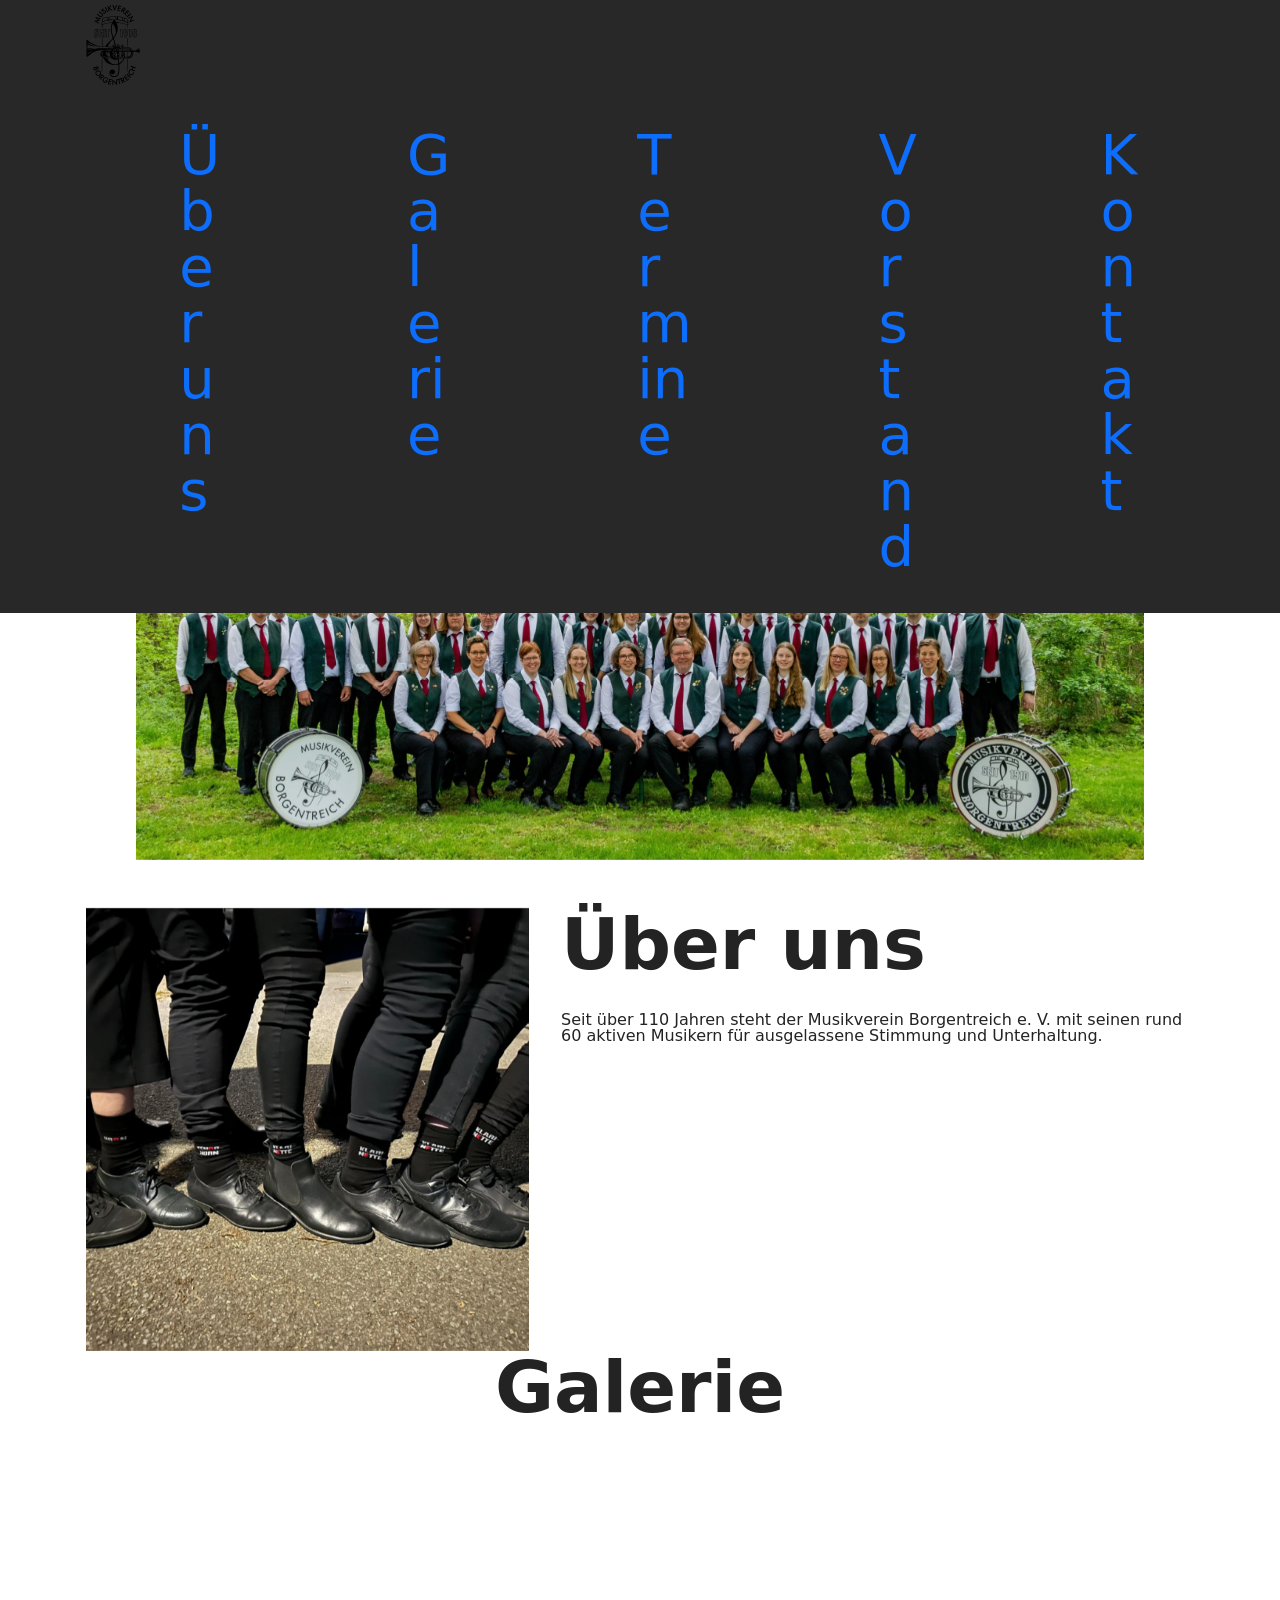
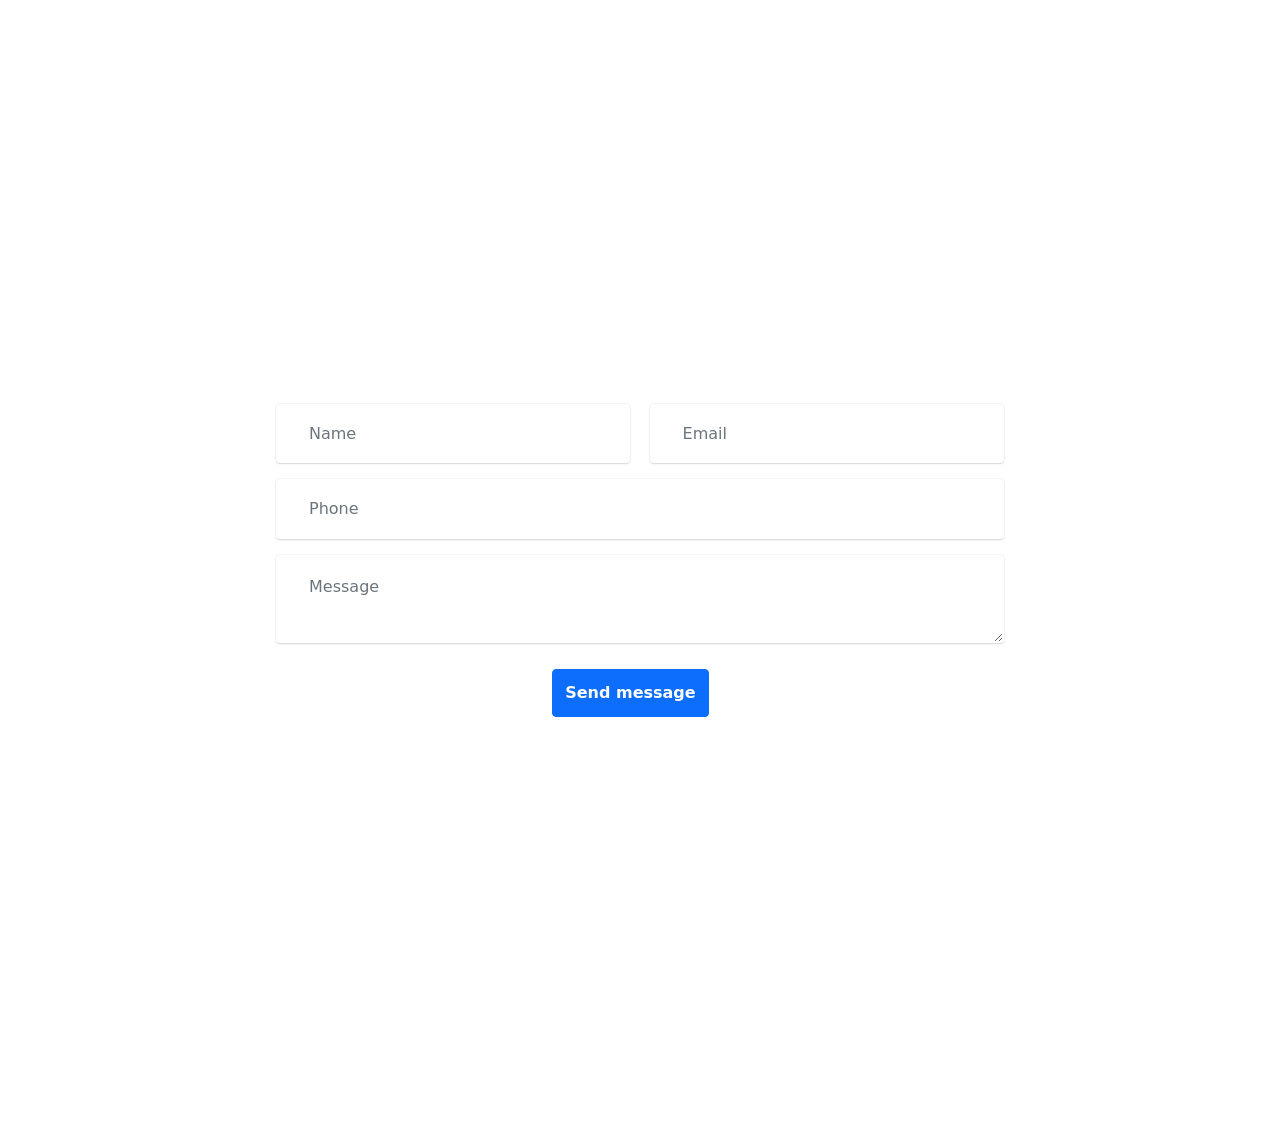
==== commit 704e80bd: "Merge branch 'main' of https://github.com/20stefanm02/musikverein-borgentreich # Conflicts: #	index." ====
--- a/index.html
+++ b/index.html
@@ -1,335 +1,408 @@
 <!DOCTYPE html>
-<html  >
+<html>
+
 <head>
-  <!-- Site made with Mobirise Website Builder v6.1.12, https://mobirise.com -->
-  <meta charset="UTF-8">
-  <meta http-equiv="X-UA-Compatible" content="IE=edge">
-  <meta name="generator" content="Mobirise v6.1.12, mobirise.com">
-  <meta name="viewport" content="width=device-width, initial-scale=1, minimum-scale=1">
-  <link rel="shortcut icon" href="assets/images/logo-2.svg" type="image/x-icon">
-  <meta name="description" content="">
-  
-  
-  <title>Home</title>
-  <link rel="stylesheet" href="assets/web/assets/mobirise-icons2/mobirise2.css">
-  <link rel="stylesheet" href="assets/bootstrap/css/bootstrap.min.css">
-  <link rel="stylesheet" href="assets/animatecss/animate.css">
-  <link rel="stylesheet" href="assets/dropdown/css/style.css">
-  <link rel="stylesheet" href="assets/socicon/css/styles.css">
-  <link rel="stylesheet" href="assets/theme/css/style.css">
-  <link rel="preload" href="https://fonts.googleapis.com/css?family=Inter+Tight:100,200,300,400,500,600,700,800,900,100i,200i,300i,400i,500i,600i,700i,800i,900i&display=swap" as="style" onload="this.onload=null;this.rel='stylesheet'">
-  <noscript><link rel="stylesheet" href="https://fonts.googleapis.com/css?family=Inter+Tight:100,200,300,400,500,600,700,800,900,100i,200i,300i,400i,500i,600i,700i,800i,900i&display=swap"></noscript>
-  <link rel="preload" as="style" href="assets/mobirise/css/mbr-additional.css?v=9wZlIR"><link rel="stylesheet" href="assets/mobirise/css/mbr-additional.css?v=9wZlIR" type="text/css">
-
-  
-  
-  
+    <!-- Site made with Mobirise Website Builder v6.1.12, https://mobirise.com -->
+    <meta name="google-site-verification" content="APtfjV9C4OjbOPA00XC9iO8ktcJzrIPFB8AJmXTKoaE" />
+    <meta charset="UTF-8">
+    <meta http-equiv="X-UA-Compatible" content="IE=edge">
+    <meta name="generator" content="Mobirise v6.1.12, mobirise.com">
+    <meta name="viewport" content="width=device-width, initial-scale=1, minimum-scale=1">
+    <link rel="shortcut icon" href="assets/images/logo-2.svg" type="image/x-icon">
+    <meta name="description" content="">
+
+
+    <title>Home</title>
+    <link rel="stylesheet" href="assets/web/assets/mobirise-icons2/mobirise2.css">
+    <link rel="stylesheet" href="assets/bootstrap/css/bootstrap.min.css">
+    <link rel="stylesheet" href="assets/animatecss/animate.css">
+    <link rel="stylesheet" href="assets/dropdown/css/style.css">
+    <link rel="stylesheet" href="assets/socicon/css/styles.css">
+    <link rel="stylesheet" href="assets/theme/css/style.css">
+    <link rel="preload"
+        href="https://fonts.googleapis.com/css?family=Inter+Tight:100,200,300,400,500,600,700,800,900,100i,200i,300i,400i,500i,600i,700i,800i,900i&display=swap"
+        as="style" onload="this.onload=null;this.rel='stylesheet'">
+    <noscript>
+        <link rel="stylesheet"
+            href="https://fonts.googleapis.com/css?family=Inter+Tight:100,200,300,400,500,600,700,800,900,100i,200i,300i,400i,500i,600i,700i,800i,900i&display=swap">
+    </noscript>
+
+
+
+
 </head>
+
 <body>
-  
-  <section data-bs-version="5.1" class="menu menu2 cid-tJS6tZXiPa" once="menu" id="menu02-0">
-	
-
-	<nav class="navbar navbar-dropdown navbar-fixed-top navbar-expand-lg">
-		<div class="container">
-			<div class="navbar-brand">
-				<span class="navbar-logo">
-					<a href="https://mobirise.com">
-						<img src="assets/images/logo-2.svg" alt="Mobirise Website Builder" style="height: 5rem;">
-					</a>
-				</span>
-				
-			</div>
-			<button class="navbar-toggler" type="button" data-toggle="collapse" data-bs-toggle="collapse" data-target="#navbarSupportedContent" data-bs-target="#navbarSupportedContent" aria-controls="navbarNavAltMarkup" aria-expanded="false" aria-label="Toggle navigation">
-				<div class="hamburger">
-					<span></span>
-					<span></span>
-					<span></span>
-					<span></span>
-				</div>
-			</button>
-			<div class="collapse navbar-collapse" id="navbarSupportedContent">
-				<ul class="navbar-nav nav-dropdown nav-right" data-app-modern-menu="true"><li class="nav-item"><a class="nav-link link text-black text-primary show display-4" href="index.html#header01-7">Über uns</a></li>
-					<li class="nav-item">
-						<a class="nav-link link text-black text-primary display-4" href="index.html#gallery07-1q" aria-expanded="false">Galerie</a>
-					</li>
-					<li class="nav-item">
-						<a class="nav-link link text-black text-primary display-4" href="index.html#timeline1-1s">Termine</a>
-					</li><li class="nav-item"><a class="nav-link link text-black text-primary display-4" href="index.html#article05-1v">Vorstand</a></li><li class="nav-item"><a class="nav-link link text-black text-primary display-4" href="index.html#contacts02-1t">Kontakt</a></li></ul>
-				
-				
-			</div>
-		</div>
-	</nav>
-</section>
-
-<section data-bs-version="5.1" class="header5 cid-tJS6uM4N87 mbr-fullscreen" id="header05-1">
-	
-
-	
-	
-	<div class="topbg"></div>
-	<div class="align-center container-fluid">
-		<div class="row justify-content-center">
-			<div class="col-md-12 col-lg-9">
-				<h1 class="mbr-section-title mbr-fonts-style mb-4 display-1"><strong><br></strong><strong>Musikverein Borgentreich</strong></h1>
-				<p class="mbr-text mbr-fonts-style mb-4 display-7"><br>Schön, dass Sie auf unserer Internetseite vorbeischauen!<br><br>Bei uns sind Sie immer an der richtigen Adresse,&nbsp;wenn es um die musikalische Gestaltung von Konzerten, Festumzügen, Schützenfesten, Frühschoppen, kirchlichen Veranstaltungen, Zapfenstreichen uvm. geht.<br></p>
-				
-			</div>
-		</div>
-		<div class="row mt-5 justify-content-center">
-			<div class="col-12 col-lg-10">
-				<img src="assets/images/mv-gruppenbild-skaliert-2576x971.jpg" alt="Mobirise Website Builder" title="">
-			</div>
-		</div>
-	</div>
-</section>
-
-<section data-bs-version="5.1" class="header1 cid-tJS9vXDdRK" id="header01-7">
-	
-
-	
-	
-
-	<div class="container">
-		<div class="row justify-content-center">
-			<div class="col-12 col-md-12 col-lg-5 image-wrapper">
-				<img class="w-100" src="assets/images/schuhe-2-1200x1200.jpg" alt="Mobirise Website Builder">
-			</div>
-			<div class="col-12 col-lg col-md-12">
-				<div class="text-wrapper align-left">
-					<h1 class="mbr-section-title mbr-fonts-style mb-4 display-2"><strong>Über uns</strong></h1>
-					<p class="mbr-text mbr-fonts-style mb-4 display-7">
-						Seit über 110 Jahren steht der Musikverein Borgentreich e. V. mit seinen rund 60 aktiven Musikern für ausgelassene Stimmung und Unterhaltung.<br></p>
-					
-				</div>
-			</div>
-		</div>
-	</div>
-</section>
-
-<section data-bs-version="5.1" class="gallery07 cid-vxo4qIXoHa" id="gallery07-1q">
-  
-  
-  <div class="container-fluid gallery-wrapper">
-    <div class="row justify-content-center">
-      <div class="col-12 content-head">
-        <div class="mbr-section-head mb-5">
-          <h4 class="mbr-section-title mbr-fonts-style align-center mb-0 display-2">
-            <strong>Galerie</strong></h4>
-          
-        </div>
-      </div>
-    </div>
-    <div class="grid-container">
-      <div class="grid-container-3 moving-left" style="transform: translate3d(-200px, 0px, 0px);">
-        <div class="grid-item">
-          <img src="assets/images/sommerkonzert-417x260.jpg" alt="Mobirise Website Builder">
-        </div>
-        <div class="grid-item">
-          <img src="assets/images/marsch-462x260.jpg" alt="Mobirise Website Builder">
-        </div>
-        <div class="grid-item">
-          <img src="assets/images/klettern-1152x711.jpg" alt="Mobirise Website Builder">
-        </div>
-        <div class="grid-item">
-          <img src="assets/images/kirche-1-407x259.jpg" alt="Mobirise Website Builder">
-        </div>
-      </div>
-    </div>
-  </div>
-</section>
-
-<section data-bs-version="5.1" class="timeline1 cid-vxo6U1o31k" id="timeline1-1s">
-    
-
-    
-    
-    <div class="timelines-container container" mbri-timelines="">
-        <div class="mbr-section-head">
-            <h3 class="mbr-section-title mbr-fonts-style align-center mb-0 display-2">
-                <strong>Termine</strong></h3>
-            <h4 class="mbr-section-subtitle mbr-fonts-style align-center mb-0 mt-2 display-5">
-                Hier sind wir demnächst zu sehen...</h4>
-        </div>
-        <div class="row timeline-element mb-2 mt-4">
-            <div class="timeline-date col-12 col-md-6">
-                <div class="timeline-date-wrapper">
-                    <p class="mbr-timeline-date mbr-fonts-style display-5"></p><p><strong>05. Dezember 2026</strong></p><p></p>
-                </div>
-            </div>
-            <span class="iconBackground"></span>
-            <div class="col-12 col-md-6">
-                <div class="timeline-text-wrapper">
-                    <h4 class="mbr-timeline-title mbr-fonts-style mb-4 display-5">
-                        <strong>Weihnachtskonzert</strong></h4>
-                    
-                    <p class="mbr-text mbr-fonts-style display-7">
-                        Pfarrkirche St. Johannes Baptist zu Borgentreich<br>18:00 Uhr</p>
-                </div>
-            </div>
-        </div>
-        
-        
-        
-        
-        
-        
-        
-        
-        
-        
-        
-    </div>
-</section>
-
-<section data-bs-version="5.1" class="start article05 cid-vxo8H7r91m" id="article05-1v">
-  
-
-  
-  
-
-  <div class="container">
-    <div class="row justify-content-center align-items-center">
-      <div class="col-12">
-        <div class="card-wrapper">
-          <div class="row">
-            <div class="col-12 col-md-12 col-lg-8 image-wrapper">
-              <img class="w-100" src="assets/images/vorstnad-1024x576.jpeg" alt="Mobirise Website Builder">
-            </div>
-            <div class="col-12 col-lg col-md-12">
-              <div class="text-wrapper align-left">
-                <h1 class="mbr-section-title mbr-fonts-style mb-4 display-2">
-                  <strong>Vorstand</strong></h1>
-                <p class="mbr-text mbr-fonts-style mb-4 display-7">Julia Ewers<br>Oliver Geilhorn<br>Lennard Wrede<br>Monika Riepen<br>Stefan Müller</p>
-                
-              </div>
-            </div>
-          </div>
-        </div>
-      </div>
-    </div>
-  </div>
-</section>
-
-<section data-bs-version="5.1" class="contacts02 map1 cid-vxo7urN5uq" id="contacts02-1t">
-
-    
-
-    
-    <div class="container">
-        <div class="row justify-content-center">
-            <div class="col-12 content-head">
-                <div class="mbr-section-head mb-5">
-                    <h3 class="mbr-section-title mbr-fonts-style align-center mb-0 display-2">
-                        <strong>Kontakt</strong></h3>
-                    
-                </div>
-            </div>
-        </div>
-        <div class="row justify-content-center">
-            <div class="card col-12 col-md-12 col-lg-6">
-                <div class="card-wrapper">
-                    <div class="text-wrapper">
-                        <h5 class="cardTitle mbr-fonts-style mb-2 display-5">
-                            <strong>Hier erreichen Sie uns</strong><br></h5>
-                        <ul class="list mbr-fonts-style display-7">
-                            <li class="mbr-text item-wrap">Musikverein Borgentreich e. V.</li><li class="mbr-text item-wrap">Osthagen 6</li><li class="mbr-text item-wrap">34434 Borgentreich</li><li class="mbr-text item-wrap">mv.borgentreich@web.de</li>
-                        </ul>
-                    </div>
-                </div>
-            </div>
-            <div class="map-wrapper col-md-12 col-lg-6">
-                <div class="google-map"><iframe frameborder="0" style="border:0" src="https://www.google.com/maps/embed?pb=!1m18!1m12!1m3!1d851.8160401211002!2d9.241381412079615!3d51.57011359184015!2m3!1f0!2f0!3f0!3m2!1i1024!2i768!4f13.1!3m3!1m2!1s0x47bb04abaca1e0b3%3A0xad64f5a6d68bc905!2sOsthagen%206%2C%2034434%20Borgentreich!5e0!3m2!1sde!2sde!4v1791396196080!5m2!1sde!2sde" allowfullscreen=""></iframe></div>
-            </div>
-        </div>
-    </div>
-</section>
-
-<section data-bs-version="5.1" class="form5 cid-tJS9pBcTSa" id="form02-6">
-    
-    
-    <div class="container">
-        <div class="mbr-section-head mb-5">
-            <h3 class="mbr-section-title mbr-fonts-style align-center mb-0 display-2">
-                <strong>Kontaktformular</strong></h3>
-            <h4 class="mbr-section-subtitle mbr-fonts-style align-center mb-0 mt-4 display-7">Schreiben Sie uns gern eine Nachricht.</h4>
-        </div>
-        <div class="row justify-content-center mt-4">
-            <div class="col-lg-8 mx-auto mbr-form" data-form-type="formoid">
-                <form action="https://mobirise.eu/" method="POST" class="mbr-form form-with-styler" data-form-title="Form Name"><input type="hidden" name="email" data-form-email="true" value="gxBHSpIAx9nDNCFx6B8NBI7EZ5BrEAFP3bI0a10cRWaJeHmvlGHwlv79wFLVToOilAhS22HndJjhw5knhkKaQllVYNtgVkhuV9LG+yx7zepndP+qILNrfA2rSDTkjIG1">
-                    <div class="row">
-                        <div hidden="hidden" data-form-alert="" class="alert alert-success col-12">Vielen Dank für Ihre Nachricht!</div>
-                        <div hidden="hidden" data-form-alert-danger="" class="alert alert-danger col-12">
-                            Oops...! some problem!
-                        </div>
-                    </div>
-                    <div class="dragArea row">
-                        <div class="col-md col-sm-12 form-group mb-3" data-for="name">
-                            <input type="text" name="name" placeholder="Name" data-form-field="name" class="form-control" value="" id="name-form02-6">
-                        </div>
-                        <div class="col-md col-sm-12 form-group mb-3" data-for="email">
-                            <input type="email" name="email" placeholder="Email" data-form-field="email" class="form-control" value="" id="email-form02-6">
-                        </div>
-                        <div class="col-12 form-group mb-3" data-for="phone">
-                            <input type="tel" name="phone" placeholder="Phone" data-form-field="phone" class="form-control" value="" id="phone-form02-6">
-                        </div>
-                        <div class="col-12 form-group mb-3" data-for="textarea">
-                            <textarea name="textarea" placeholder="Message" data-form-field="textarea" class="form-control" id="textarea-form02-6"></textarea>
-                        </div>
-                        <div class="col-lg-12 col-md-12 col-sm-12 align-center mbr-section-btn"><button type="submit" class="btn btn-primary display-7">Send message</button></div>
-                    </div>
-                </form>
-            </div>
-        </div>
-    </div>
-</section>
-
-<section data-bs-version="5.1" class="footer1 programm5 cid-tJS9NNcTLZ" once="footers" id="footer03-8">
-
-        
-
-    
-
-    <div class="container">
-        <div class="row">
-
-            <div class="row-links mb-4">
-                <ul class="header-menu">
-                  
-                  
-                  
-                  
-                <li class="header-menu-item mbr-fonts-style display-5"><a href="page2.html" class="text-danger text-primary">Impressum</a></li><li class="header-menu-item mbr-fonts-style display-5"><a href="page1.html" class="text-danger text-primary">Datenschutz</a></li><li class="header-menu-item mbr-fonts-style display-5"><a href="assets/files/Schutzkonzept_07.01.2025.pdf" class="text-danger text-primary">Kinderschutzkonzept</a></li></ul>
-              </div>
-
-            <div class="col-12">
-                <div class="social-row">
-                    <div class="soc-item">
-                        <a href="https://www.instagram.com/musikverein.borgentreich?igshid=YmMyMTA2M2Y%3D" target="_blank">
-                            <span class="mbr-iconfont display-7 socicon-instagram socicon"></span>
+
+    <section data-bs-version="5.1" class="menu menu2 cid-tJS6tZXiPa" once="menu" id="menu02-0">
+
+
+        <nav class="navbar navbar-dropdown navbar-fixed-top navbar-expand-lg">
+            <div class="container">
+                <div class="navbar-brand">
+                    <span class="navbar-logo">
+                        <a href="https://mobirise.com">
+                            <img src="assets/images/logo-2.svg" alt="Mobirise Website Builder" style="height: 5rem;">
                         </a>
-                    </div>
-                    <div class="soc-item">
-                        <a href="mailto:mv.borgentreich@web.de">
-                            <span class="mbr-iconfont socicon-mailru socicon"></span>
-                        </a>
-                    </div>
-                    
-                    
-                    
-                </div>
-            </div>
-            <div class="col-12 mt-5">
-                <p class="mbr-fonts-style copyright display-7">
-                    © Copyright Musikverein Borgentreich e. V. 2026 - All Rights Reserved
-                </p>
-            </div>
-        </div>
-    </div>
-</section><section class="display-7" style="padding: 0;align-items: center;justify-content: center;flex-wrap: wrap;    align-content: center;display: flex;position: relative;height: 4rem;"><a href="https://mobiri.se/" style="flex: 1 1;height: 4rem;position: absolute;width: 100%;z-index: 1;"><img alt="" style="height: 4rem;" src="[data-uri]"></a><p style="margin: 0;text-align: center;" class="display-7">&#8204;</p><a style="z-index:1" href="https://mobirise.com/builder/ai-website-maker.html">Best AI Website Maker</a></section><script src="assets/bootstrap/js/bootstrap.bundle.min.js"></script>  <script src="assets/smoothscroll/smooth-scroll.js"></script>  <script src="assets/ytplayer/index.js"></script>  <script src="assets/dropdown/js/navbar-dropdown.js"></script>  <script src="assets/scrollgallery/scroll-gallery.js"></script>  <script src="assets/theme/js/script.js"></script>  <script src="assets/formoid/formoid.min.js"></script>  
-  
-  
-  <input name="animation" type="hidden">
-  </body>
+                    </span>
+
+                </div>
+                <button class="navbar-toggler" type="button" data-toggle="collapse" data-bs-toggle="collapse"
+                    data-target="#navbarSupportedContent" data-bs-target="#navbarSupportedContent"
+                    aria-controls="navbarNavAltMarkup" aria-expanded="false" aria-label="Toggle navigation">
+                    <div class="hamburger">
+                        <span></span>
+                        <span></span>
+                        <span></span>
+                        <span></span>
+                    </div>
+                </button>
+                <div class="collapse navbar-collapse" id="navbarSupportedContent">
+                    <ul class="navbar-nav nav-dropdown nav-right" data-app-modern-menu="true">
+                        <li class="nav-item"><a class="nav-link link text-black text-primary show display-4"
+                                href="index.html#header01-7">Über uns</a></li>
+                        <li class="nav-item">
+                            <a class="nav-link link text-black text-primary display-4" href="index.html#gallery07-1q"
+                                aria-expanded="false">Galerie</a>
+                        </li>
+                        <li class="nav-item">
+                            <a class="nav-link link text-black text-primary display-4"
+                                href="index.html#timeline1-1s">Termine</a>
+                        </li>
+                        <li class="nav-item"><a class="nav-link link text-black text-primary display-4"
+                                href="index.html#article05-1v">Vorstand</a></li>
+                        <li class="nav-item"><a class="nav-link link text-black text-primary display-4"
+                                href="index.html#contacts02-1t">Kontakt</a></li>
+                    </ul>
+
+
+                </div>
+            </div>
+        </nav>
+    </section>
+
+    <section data-bs-version="5.1" class="header5 cid-tJS6uM4N87 mbr-fullscreen" id="header05-1">
+
+
+
+
+        <div class="topbg"></div>
+        <div class="align-center container-fluid">
+            <div class="row justify-content-center">
+                <div class="col-md-12 col-lg-9">
+                    <h1 class="mbr-section-title mbr-fonts-style mb-4 display-1">
+                        <strong><br></strong><strong>Musikverein Borgentreich</strong></h1>
+                    <p class="mbr-text mbr-fonts-style mb-4 display-7"><br>Schön, dass Sie auf unserer Internetseite
+                        vorbeischauen!<br><br>Bei uns sind Sie immer an der richtigen Adresse,&nbsp;wenn es um die
+                        musikalische Gestaltung von Konzerten, Festumzügen, Schützenfesten, Frühschoppen, kirchlichen
+                        Veranstaltungen, Zapfenstreichen uvm. geht.<br></p>
+
+                </div>
+            </div>
+            <div class="row mt-5 justify-content-center">
+                <div class="col-12 col-lg-10">
+                    <img src="assets/images/mv-gruppenbild-skaliert-2576x971.jpg" alt="Mobirise Website Builder"
+                        title="">
+                </div>
+            </div>
+        </div>
+    </section>
+
+    <section data-bs-version="5.1" class="header1 cid-tJS9vXDdRK" id="header01-7">
+
+
+
+
+
+        <div class="container">
+            <div class="row justify-content-center">
+                <div class="col-12 col-md-12 col-lg-5 image-wrapper">
+                    <img class="w-100" src="assets/images/schuhe-2-1200x1200.jpg" alt="Mobirise Website Builder">
+                </div>
+                <div class="col-12 col-lg col-md-12">
+                    <div class="text-wrapper align-left">
+                        <h1 class="mbr-section-title mbr-fonts-style mb-4 display-2"><strong>Über uns</strong></h1>
+                        <p class="mbr-text mbr-fonts-style mb-4 display-7">
+                            Seit über 110 Jahren steht der Musikverein Borgentreich e. V. mit seinen rund 60 aktiven
+                            Musikern für ausgelassene Stimmung und Unterhaltung.<br></p>
+
+                    </div>
+                </div>
+            </div>
+        </div>
+    </section>
+
+    <section data-bs-version="5.1" class="gallery07 cid-vxo4qIXoHa" id="gallery07-1q">
+
+
+        <div class="container-fluid gallery-wrapper">
+            <div class="row justify-content-center">
+                <div class="col-12 content-head">
+                    <div class="mbr-section-head mb-5">
+                        <h4 class="mbr-section-title mbr-fonts-style align-center mb-0 display-2">
+                            <strong>Galerie</strong>
+                        </h4>
+
+                    </div>
+                </div>
+            </div>
+            <div class="grid-container">
+                <div class="grid-container-3 moving-left" style="transform: translate3d(-200px, 0px, 0px);">
+                    <div class="grid-item">
+                        <img src="assets/images/sommerkonzert-417x260.jpg" alt="Mobirise Website Builder">
+                    </div>
+                    <div class="grid-item">
+                        <img src="assets/images/marsch-462x260.jpg" alt="Mobirise Website Builder">
+                    </div>
+                    <div class="grid-item">
+                        <img src="assets/images/klettern-1152x711.jpg" alt="Mobirise Website Builder">
+                    </div>
+                    <div class="grid-item">
+                        <img src="assets/images/kirche-1-407x259.jpg" alt="Mobirise Website Builder">
+                    </div>
+                </div>
+            </div>
+        </div>
+    </section>
+
+    <section data-bs-version="5.1" class="timeline1 cid-vxo6U1o31k" id="timeline1-1s">
+
+
+
+
+        <div class="timelines-container container" mbri-timelines="">
+            <div class="mbr-section-head">
+                <h3 class="mbr-section-title mbr-fonts-style align-center mb-0 display-2">
+                    <strong>Termine</strong>
+                </h3>
+                <h4 class="mbr-section-subtitle mbr-fonts-style align-center mb-0 mt-2 display-5">
+                    Hier sind wir demnächst zu sehen...</h4>
+            </div>
+            <div class="row timeline-element mb-2 mt-4">
+                <div class="timeline-date col-12 col-md-6">
+                    <div class="timeline-date-wrapper">
+                        <p class="mbr-timeline-date mbr-fonts-style display-5"></p>
+                        <p><strong>05. Dezember 2026</strong></p>
+                        <p></p>
+                    </div>
+                </div>
+                <span class="iconBackground"></span>
+                <div class="col-12 col-md-6">
+                    <div class="timeline-text-wrapper">
+                        <h4 class="mbr-timeline-title mbr-fonts-style mb-4 display-5">
+                            <strong>Weihnachtskonzert</strong>
+                        </h4>
+
+                        <p class="mbr-text mbr-fonts-style display-7">
+                            Pfarrkirche St. Johannes Baptist zu Borgentreich<br>18:00 Uhr</p>
+                    </div>
+                </div>
+            </div>
+
+
+
+
+
+
+
+
+
+
+
+        </div>
+    </section>
+
+    <section data-bs-version="5.1" class="start article05 cid-vxo8H7r91m" id="article05-1v">
+
+
+
+
+
+        <div class="container">
+            <div class="row justify-content-center align-items-center">
+                <div class="col-12">
+                    <div class="card-wrapper">
+                        <div class="row">
+                            <div class="col-12 col-md-12 col-lg-8 image-wrapper">
+                                <img class="w-100" src="assets/images/vorstnad-1024x576.jpeg"
+                                    alt="Mobirise Website Builder">
+                            </div>
+                            <div class="col-12 col-lg col-md-12">
+                                <div class="text-wrapper align-left">
+                                    <h1 class="mbr-section-title mbr-fonts-style mb-4 display-2">
+                                        <strong>Vorstand</strong>
+                                    </h1>
+                                    <p class="mbr-text mbr-fonts-style mb-4 display-7">Julia Ewers<br>Oliver
+                                        Geilhorn<br>Lennard Wrede<br>Monika Riepen<br>Stefan Müller</p>
+
+                                </div>
+                            </div>
+                        </div>
+                    </div>
+                </div>
+            </div>
+        </div>
+    </section>
+
+    <section data-bs-version="5.1" class="contacts02 map1 cid-vxo7urN5uq" id="contacts02-1t">
+
+
+
+
+        <div class="container">
+            <div class="row justify-content-center">
+                <div class="col-12 content-head">
+                    <div class="mbr-section-head mb-5">
+                        <h3 class="mbr-section-title mbr-fonts-style align-center mb-0 display-2">
+                            <strong>Kontakt</strong>
+                        </h3>
+
+                    </div>
+                </div>
+            </div>
+            <div class="row justify-content-center">
+                <div class="card col-12 col-md-12 col-lg-6">
+                    <div class="card-wrapper">
+                        <div class="text-wrapper">
+                            <h5 class="cardTitle mbr-fonts-style mb-2 display-5">
+                                <strong>Hier erreichen Sie uns</strong><br>
+                            </h5>
+                            <ul class="list mbr-fonts-style display-7">
+                                <li class="mbr-text item-wrap">Musikverein Borgentreich e. V.</li>
+                                <li class="mbr-text item-wrap">Osthagen 6</li>
+                                <li class="mbr-text item-wrap">34434 Borgentreich</li>
+                                <li class="mbr-text item-wrap">mv.borgentreich@web.de</li>
+                            </ul>
+                        </div>
+                    </div>
+                </div>
+                <div class="map-wrapper col-md-12 col-lg-6">
+                    <div class="google-map"><iframe frameborder="0" style="border:0"
+                            src="https://www.google.com/maps/embed?pb=!1m18!1m12!1m3!1d851.8160401211002!2d9.241381412079615!3d51.57011359184015!2m3!1f0!2f0!3f0!3m2!1i1024!2i768!4f13.1!3m3!1m2!1s0x47bb04abaca1e0b3%3A0xad64f5a6d68bc905!2sOsthagen%206%2C%2034434%20Borgentreich!5e0!3m2!1sde!2sde!4v1791396196080!5m2!1sde!2sde"
+                            allowfullscreen=""></iframe></div>
+                </div>
+            </div>
+        </div>
+    </section>
+
+    <section data-bs-version="5.1" class="form5 cid-tJS9pBcTSa" id="form02-6">
+
+
+        <div class="container">
+            <div class="mbr-section-head mb-5">
+                <h3 class="mbr-section-title mbr-fonts-style align-center mb-0 display-2">
+                    <strong>Kontaktformular</strong>
+                </h3>
+                <h4 class="mbr-section-subtitle mbr-fonts-style align-center mb-0 mt-4 display-7">Schreiben Sie uns gern
+                    eine Nachricht.</h4>
+            </div>
+            <div class="row justify-content-center mt-4">
+                <div class="col-lg-8 mx-auto mbr-form" data-form-type="formoid">
+                    <form action="https://mobirise.eu/" method="POST" class="mbr-form form-with-styler"
+                        data-form-title="Form Name"><input type="hidden" name="email" data-form-email="true"
+                            value="gxBHSpIAx9nDNCFx6B8NBI7EZ5BrEAFP3bI0a10cRWaJeHmvlGHwlv79wFLVToOilAhS22HndJjhw5knhkKaQllVYNtgVkhuV9LG+yx7zepndP+qILNrfA2rSDTkjIG1">
+                        <div class="row">
+                            <div hidden="hidden" data-form-alert="" class="alert alert-success col-12">Vielen Dank für
+                                Ihre Nachricht!</div>
+                            <div hidden="hidden" data-form-alert-danger="" class="alert alert-danger col-12">
+                                Oops...! some problem!
+                            </div>
+                        </div>
+                        <div class="dragArea row">
+                            <div class="col-md col-sm-12 form-group mb-3" data-for="name">
+                                <input type="text" name="name" placeholder="Name" data-form-field="name"
+                                    class="form-control" value="" id="name-form02-6">
+                            </div>
+                            <div class="col-md col-sm-12 form-group mb-3" data-for="email">
+                                <input type="email" name="email" placeholder="Email" data-form-field="email"
+                                    class="form-control" value="" id="email-form02-6">
+                            </div>
+                            <div class="col-12 form-group mb-3" data-for="phone">
+                                <input type="tel" name="phone" placeholder="Phone" data-form-field="phone"
+                                    class="form-control" value="" id="phone-form02-6">
+                            </div>
+                            <div class="col-12 form-group mb-3" data-for="textarea">
+                                <textarea name="textarea" placeholder="Message" data-form-field="textarea"
+                                    class="form-control" id="textarea-form02-6"></textarea>
+                            </div>
+                            <div class="col-lg-12 col-md-12 col-sm-12 align-center mbr-section-btn"><button
+                                    type="submit" class="btn btn-primary display-7">Send message</button></div>
+                        </div>
+                    </form>
+                </div>
+            </div>
+        </div>
+    </section>
+
+    <section data-bs-version="5.1" class="footer1 programm5 cid-tJS9NNcTLZ" once="footers" id="footer03-8">
+
+
+
+
+
+        <div class="container">
+            <div class="row">
+
+                <div class="row-links mb-4">
+                    <ul class="header-menu">
+
+
+
+
+                        <li class="header-menu-item mbr-fonts-style display-5"><a href="page2.html"
+                                class="text-danger text-primary">Impressum</a></li>
+                        <li class="header-menu-item mbr-fonts-style display-5"><a href="page1.html"
+                                class="text-danger text-primary">Datenschutz</a></li>
+                        <li class="header-menu-item mbr-fonts-style display-5"><a
+                                href="assets/files/Schutzkonzept_07.01.2025.pdf"
+                                class="text-danger text-primary">Kinderschutzkonzept</a></li>
+                    </ul>
+                </div>
+
+                <div class="col-12">
+                    <div class="social-row">
+                        <div class="soc-item">
+                            <a href="https://www.instagram.com/musikverein.borgentreich?igshid=YmMyMTA2M2Y%3D"
+                                target="_blank">
+                                <span class="mbr-iconfont display-7 socicon-instagram socicon"></span>
+                            </a>
+                        </div>
+                        <div class="soc-item">
+                            <a href="mailto:mv.borgentreich@web.de">
+                                <span class="mbr-iconfont socicon-mailru socicon"></span>
+                            </a>
+                        </div>
+
+
+
+                    </div>
+                </div>
+                <div class="col-12 mt-5">
+                    <p class="mbr-fonts-style copyright display-7">
+                        © Copyright Musikverein Borgentreich e. V. 2026 - All Rights Reserved
+                    </p>
+                </div>
+            </div>
+        </div>
+    </section>
+    <section class="display-7"
+        style="padding: 0;align-items: center;justify-content: center;flex-wrap: wrap;    align-content: center;display: flex;position: relative;height: 4rem;">
+        <a href="https://mobiri.se/" style="flex: 1 1;height: 4rem;position: absolute;width: 100%;z-index: 1;"><img
+                alt="" style="height: 4rem;"
+                src="[data-uri]"></a>
+        <p style="margin: 0;text-align: center;" class="display-7">&#8204;</p><a style="z-index:1"
+            href="https://mobirise.com/builder/ai-website-maker.html">Best AI Website Maker</a>
+    </section>
+    <script src="assets/bootstrap/js/bootstrap.bundle.min.js"></script>
+    <script src="assets/smoothscroll/smooth-scroll.js"></script>
+    <script src="assets/ytplayer/index.js"></script>
+    <script src="assets/dropdown/js/navbar-dropdown.js"></script>
+    <script src="assets/scrollgallery/scroll-gallery.js"></script>
+    <script src="assets/theme/js/script.js"></script>
+    <script src="assets/formoid/formoid.min.js"></script>
+
+
+    <input name="animation" type="hidden">
+</body>
+
 </html>
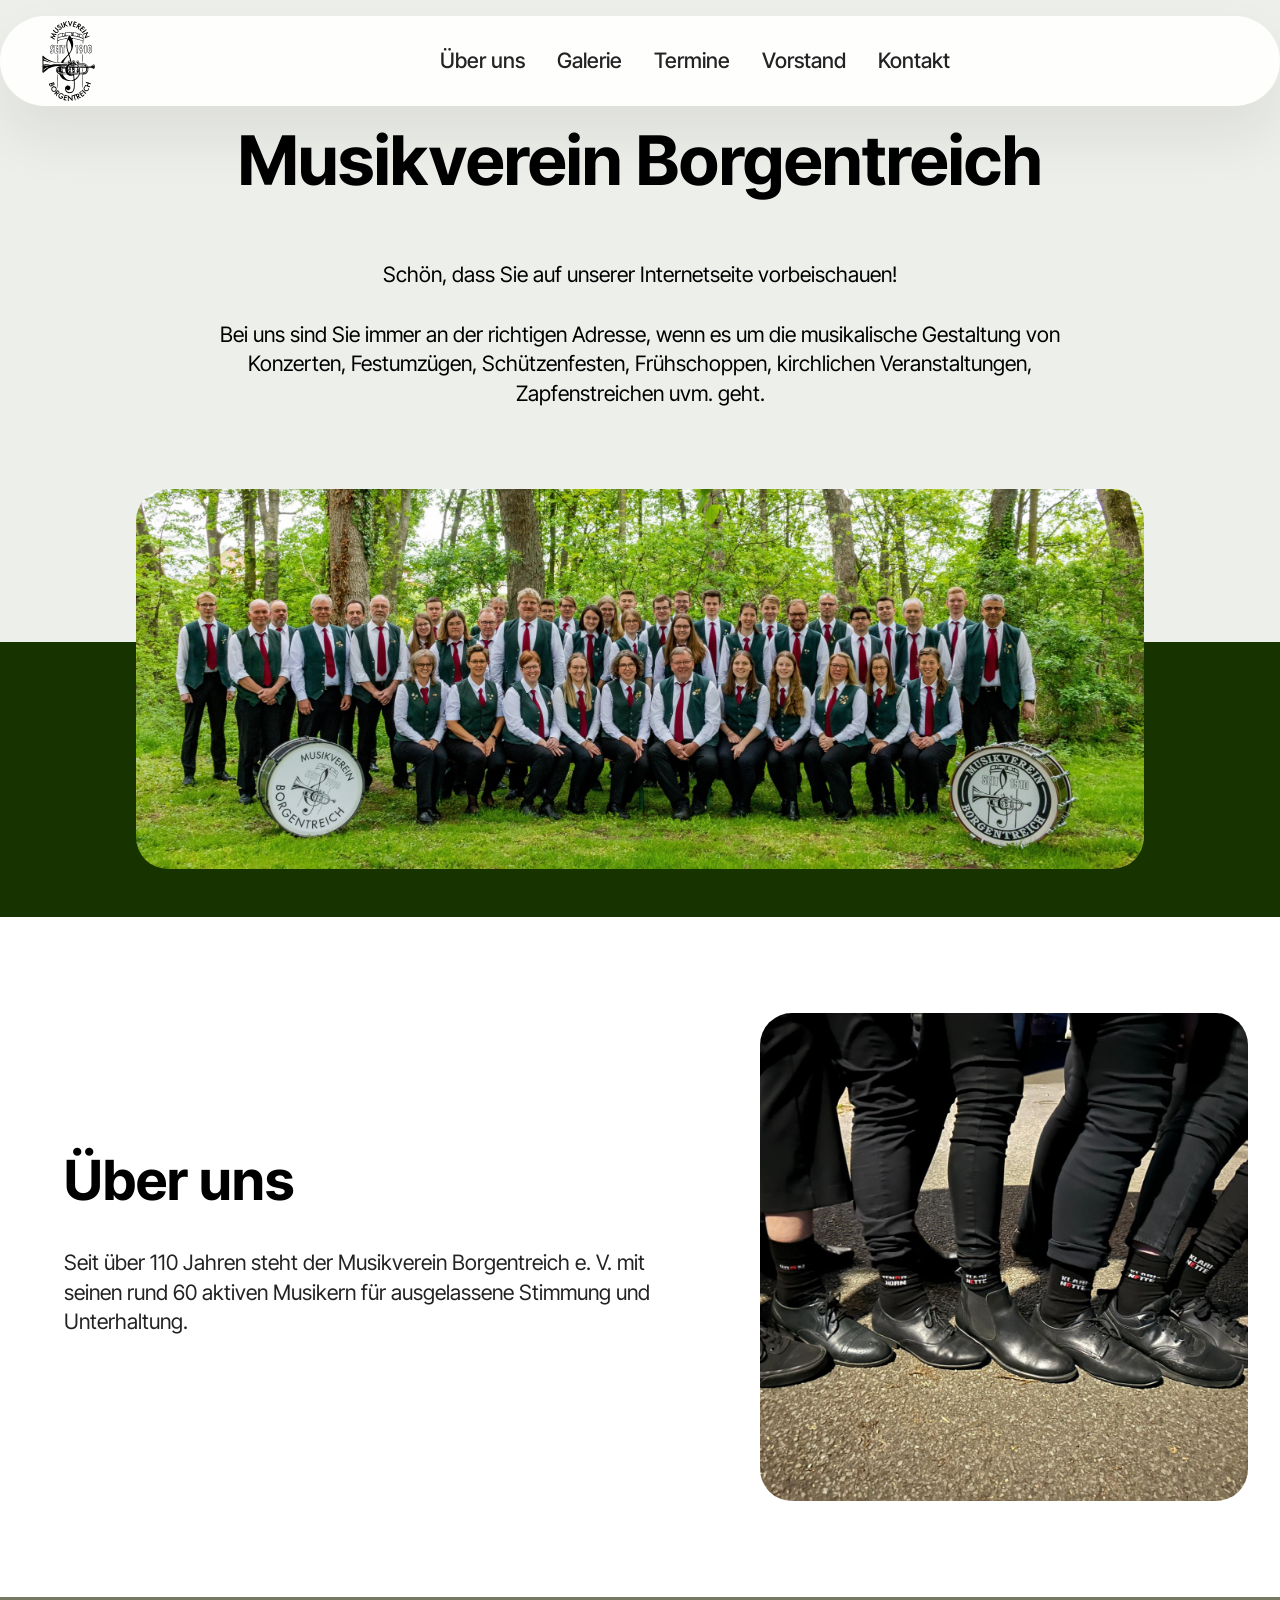
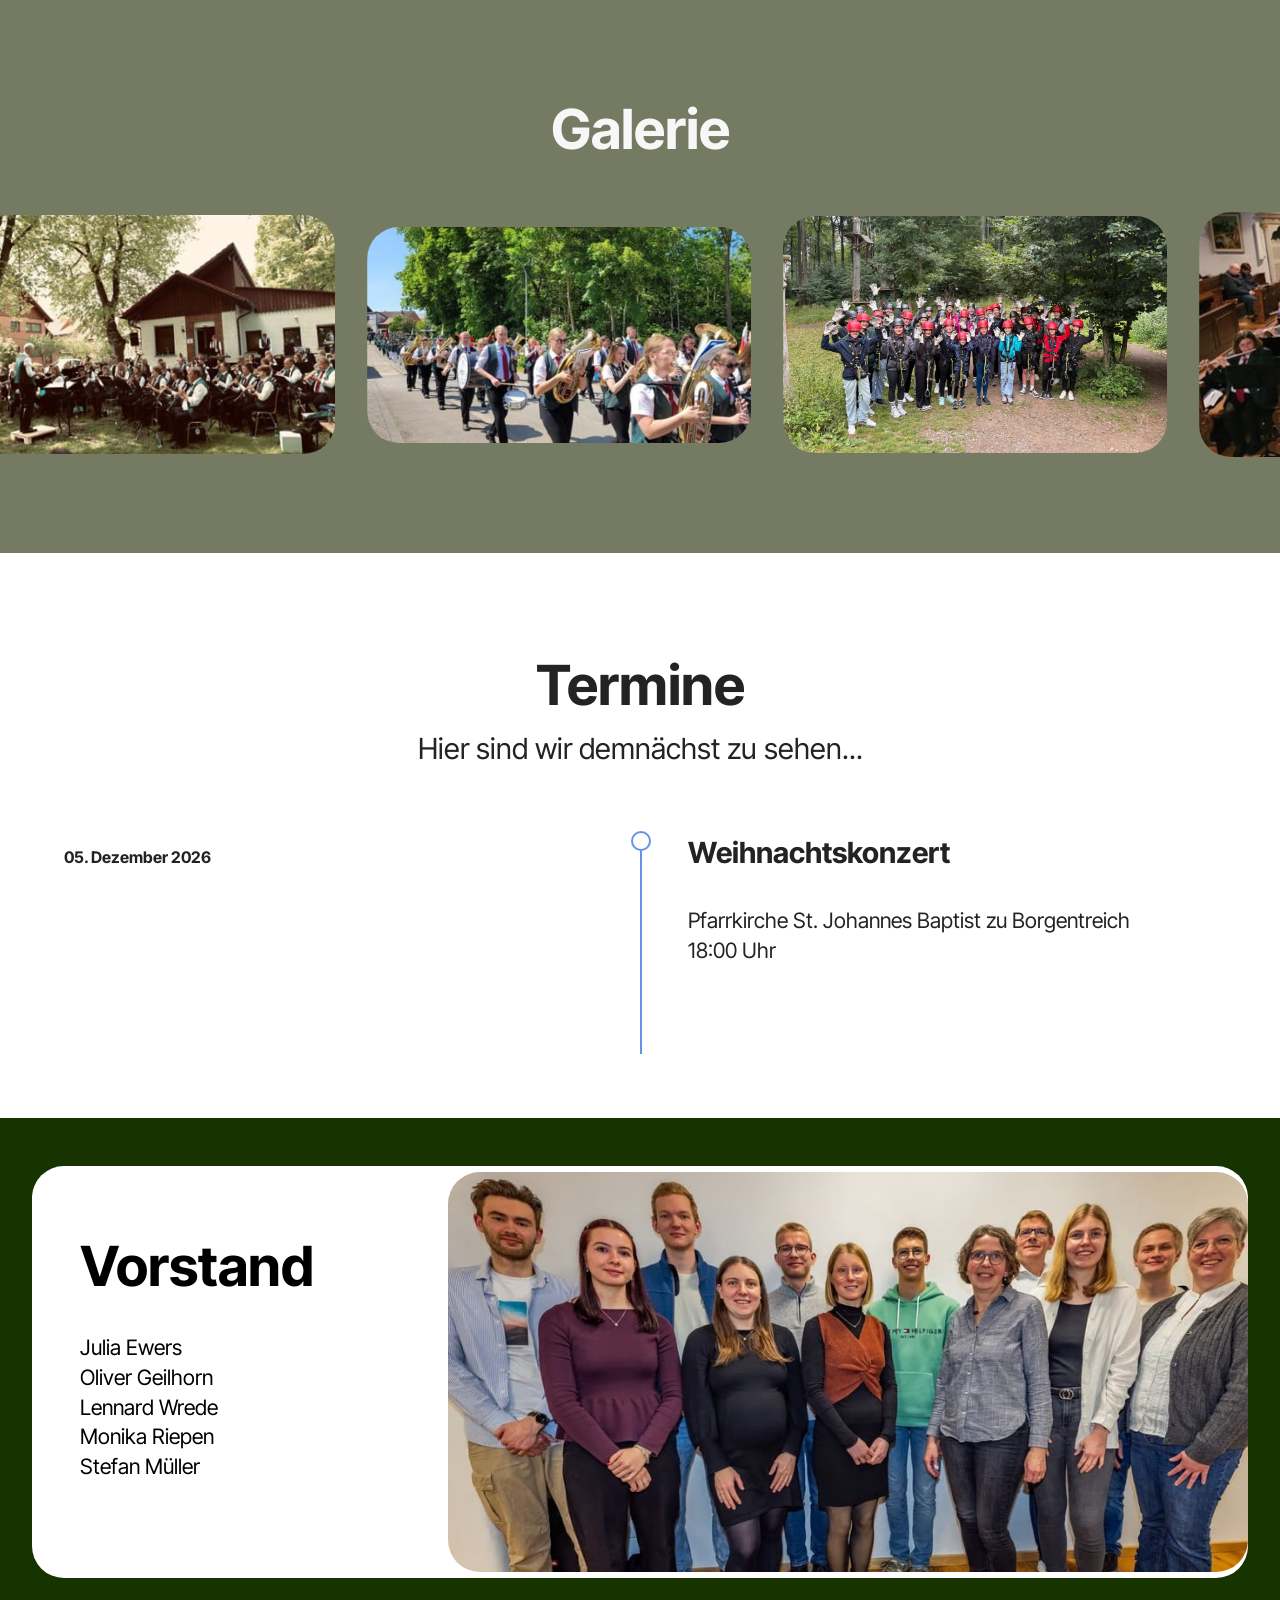
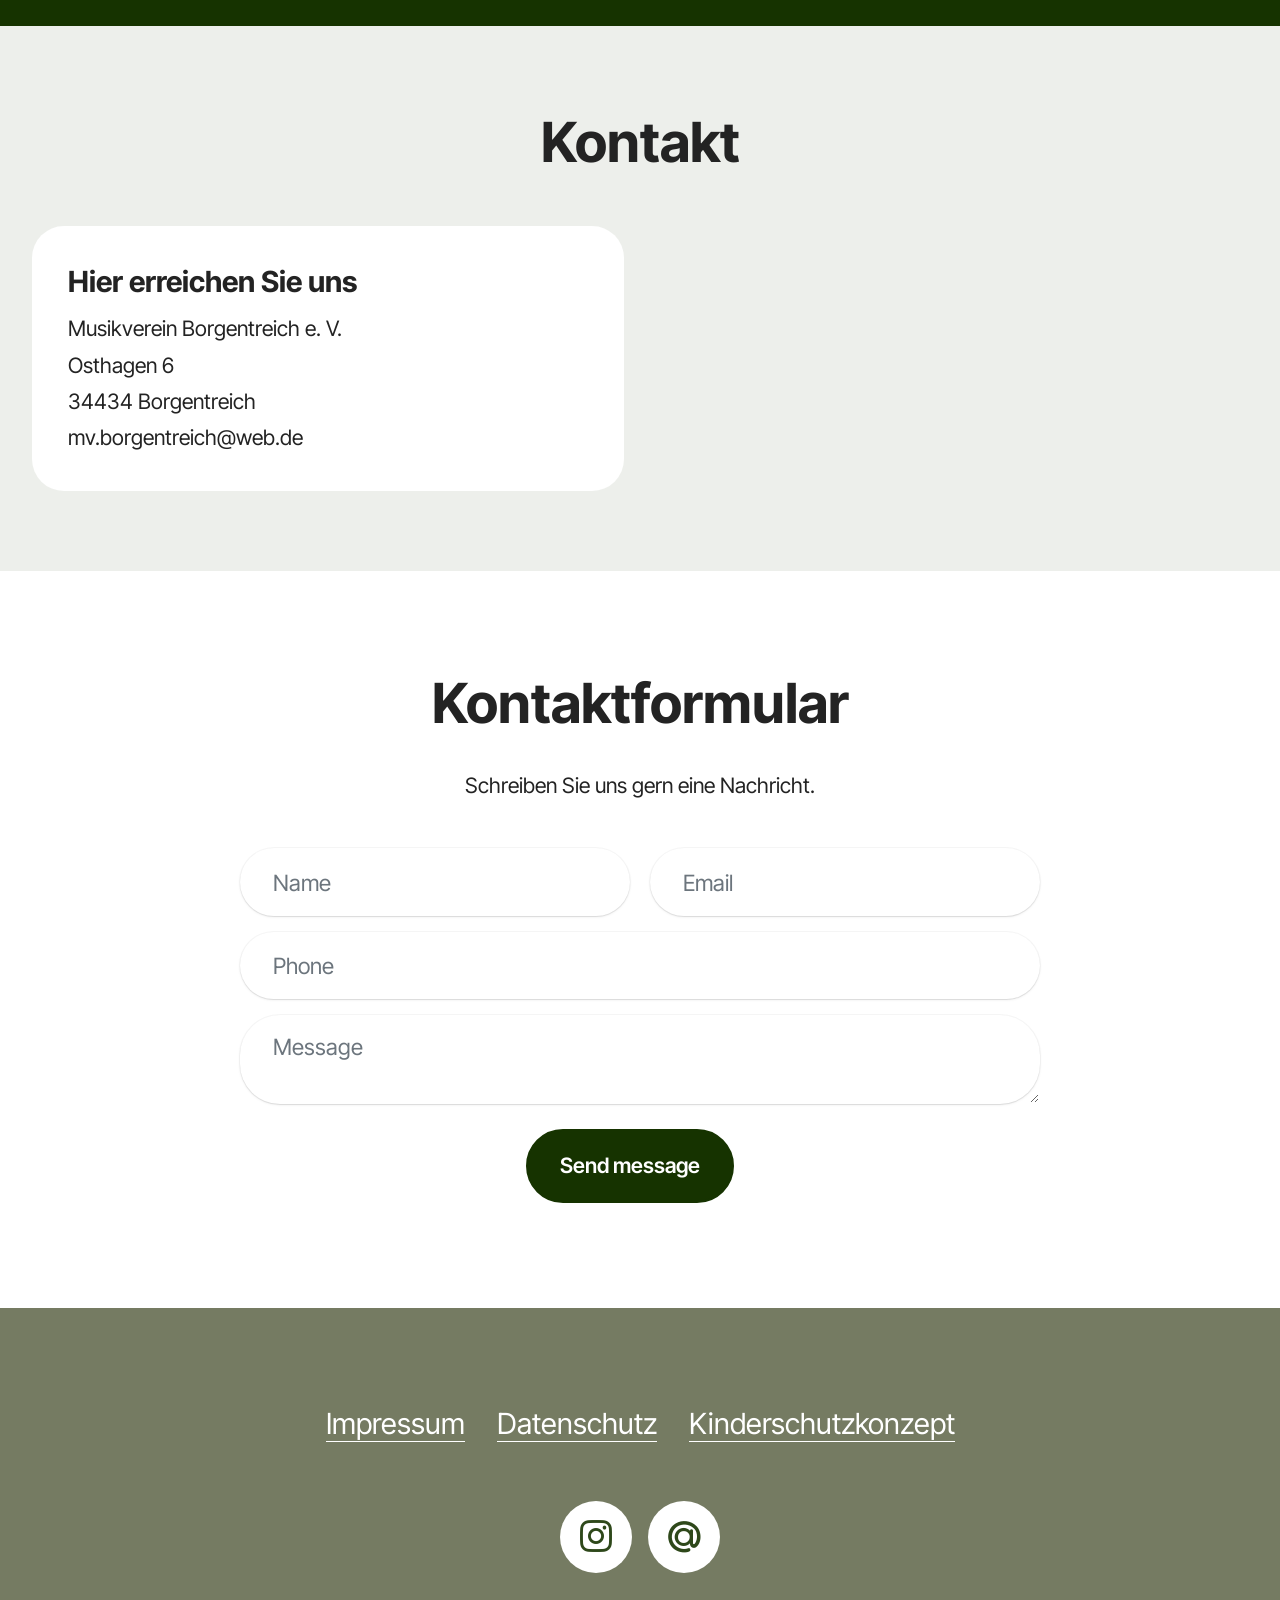
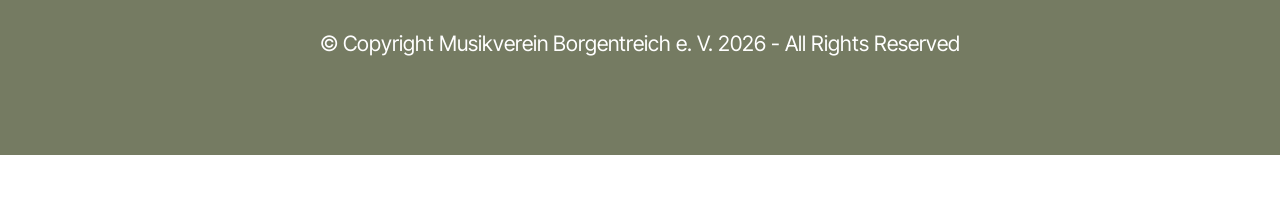
==== commit b7d1534f: "removed mobirise link" ====
--- a/index.html
+++ b/index.html
@@ -26,6 +26,8 @@
         <link rel="stylesheet"
             href="https://fonts.googleapis.com/css?family=Inter+Tight:100,200,300,400,500,600,700,800,900,100i,200i,300i,400i,500i,600i,700i,800i,900i&display=swap">
     </noscript>
+    <link rel="preload" as="style" href="assets/mobirise/css/mbr-additional.css?v=Xdr0wn">
+    <link rel="stylesheet" href="assets/mobirise/css/mbr-additional.css?v=Xdr0wn" type="text/css">
 
 
 
@@ -41,9 +43,9 @@
             <div class="container">
                 <div class="navbar-brand">
                     <span class="navbar-logo">
-                        <a href="https://mobirise.com">
-                            <img src="assets/images/logo-2.svg" alt="Mobirise Website Builder" style="height: 5rem;">
-                        </a>
+
+                        <img src="assets/images/logo-2.svg" alt="Mobirise Website Builder" style="height: 5rem;">
+
                     </span>
 
                 </div>
@@ -300,7 +302,7 @@
                 <div class="col-lg-8 mx-auto mbr-form" data-form-type="formoid">
                     <form action="https://mobirise.eu/" method="POST" class="mbr-form form-with-styler"
                         data-form-title="Form Name"><input type="hidden" name="email" data-form-email="true"
-                            value="gxBHSpIAx9nDNCFx6B8NBI7EZ5BrEAFP3bI0a10cRWaJeHmvlGHwlv79wFLVToOilAhS22HndJjhw5knhkKaQllVYNtgVkhuV9LG+yx7zepndP+qILNrfA2rSDTkjIG1">
+                            value="DSo9CyLBDRmyx9s03hqKHnSyLQZSkhaSyzXmqMP+f5Le8J1Jwa+r+I4E+2Dt9z53GsdGUGZQUg19EWmi0Pp3eIvmXo1DcufwkNd6olCMUNPGAJll6MFZ3KOUCKD54lkM">
                         <div class="row">
                             <div hidden="hidden" data-form-alert="" class="alert alert-success col-12">Vielen Dank für
                                 Ihre Nachricht!</div>
@@ -391,7 +393,7 @@
                 alt="" style="height: 4rem;"
                 src="[data-uri]"></a>
         <p style="margin: 0;text-align: center;" class="display-7">&#8204;</p><a style="z-index:1"
-            href="https://mobirise.com/builder/ai-website-maker.html">Best AI Website Maker</a>
+            href="https://mobirise.com/html-builder.html">HTML Website Maker</a>
     </section>
     <script src="assets/bootstrap/js/bootstrap.bundle.min.js"></script>
     <script src="assets/smoothscroll/smooth-scroll.js"></script>
--- a/assets/mobirise/css/mbr-additional.css
+++ b/assets/mobirise/css/mbr-additional.css
@@ -0,0 +1,2053 @@
+.btn {
+  border-width: 2px;
+}
+img,
+.card-wrap,
+.card-wrapper,
+.video-wrapper,
+.mbr-figure iframe,
+.google-map iframe,
+.slide-content,
+.plan,
+.card,
+.item-wrapper,
+.item-wrapper .mbr-overlay {
+  border-radius: 2rem !important;
+}
+.video-wrapper {
+  overflow: hidden;
+}
+body {
+  font-family: Inter Tight;
+}
+.display-1 {
+  font-family: 'Inter Tight', sans-serif;
+  font-size: 5rem;
+  line-height: 1;
+}
+.display-1 > .mbr-iconfont {
+  font-size: 6.25rem;
+}
+.display-2 {
+  font-family: 'Inter Tight', sans-serif;
+  font-size: 4rem;
+  line-height: 1;
+}
+.display-2 > .mbr-iconfont {
+  font-size: 5rem;
+}
+.display-4 {
+  font-family: 'Inter Tight', sans-serif;
+  font-size: 1.4rem;
+  line-height: 1.5;
+}
+.display-4 > .mbr-iconfont {
+  font-size: 1.75rem;
+}
+.display-5 {
+  font-family: 'Inter Tight', sans-serif;
+  font-size: 2rem;
+  line-height: 1.5;
+}
+.display-5 > .mbr-iconfont {
+  font-size: 2.5rem;
+}
+.display-7 {
+  font-family: 'Inter Tight', sans-serif;
+  font-size: 1.4rem;
+  line-height: 1.3;
+}
+.display-7 > .mbr-iconfont {
+  font-size: 1.75rem;
+}
+/* ---- Fluid typography for mobile devices ---- */
+/* 1.4 - font scale ratio ( bootstrap == 1.42857 ) */
+/* 100vw - current viewport width */
+/* (48 - 20)  48 == 48rem == 768px, 20 == 20rem == 320px(minimal supported viewport) */
+/* 0.65 - min scale variable, may vary */
+@media (max-width: 992px) {
+  .display-1 {
+    font-size: 4rem;
+  }
+}
+@media (max-width: 768px) {
+  .display-1 {
+    font-size: 3.5rem;
+    font-size: calc( 2.4rem + (5 - 2.4) * ((100vw - 20rem) / (48 - 20)));
+    line-height: calc( 1.1 * (2.4rem + (5 - 2.4) * ((100vw - 20rem) / (48 - 20))));
+  }
+  .display-2 {
+    font-size: 3.2rem;
+    font-size: calc( 2.05rem + (4 - 2.05) * ((100vw - 20rem) / (48 - 20)));
+    line-height: calc( 1.3 * (2.05rem + (4 - 2.05) * ((100vw - 20rem) / (48 - 20))));
+  }
+  .display-4 {
+    font-size: 1.12rem;
+    font-size: calc( 1.14rem + (1.4 - 1.14) * ((100vw - 20rem) / (48 - 20)));
+    line-height: calc( 1.4 * (1.14rem + (1.4 - 1.14) * ((100vw - 20rem) / (48 - 20))));
+  }
+  .display-5 {
+    font-size: 1.6rem;
+    font-size: calc( 1.35rem + (2 - 1.35) * ((100vw - 20rem) / (48 - 20)));
+    line-height: calc( 1.4 * (1.35rem + (2 - 1.35) * ((100vw - 20rem) / (48 - 20))));
+  }
+  .display-7 {
+    font-size: 1.12rem;
+    font-size: calc( 1.14rem + (1.4 - 1.14) * ((100vw - 20rem) / (48 - 20)));
+    line-height: calc( 1.4 * (1.14rem + (1.4 - 1.14) * ((100vw - 20rem) / (48 - 20))));
+  }
+}
+@media (min-width: 992px) and (max-width: 1400px) {
+  .display-1 {
+    font-size: 3.5rem;
+    font-size: calc( 2.4rem + (5 - 2.4) * ((100vw - 62rem) / (87 - 62)));
+    line-height: calc( 1.1 * (2.4rem + (5 - 2.4) * ((100vw - 62rem) / (87 - 62))));
+  }
+  .display-2 {
+    font-size: 3.2rem;
+    font-size: calc( 2.05rem + (4 - 2.05) * ((100vw - 62rem) / (87 - 62)));
+    line-height: calc( 1.3 * (2.05rem + (4 - 2.05) * ((100vw - 62rem) / (87 - 62))));
+  }
+  .display-4 {
+    font-size: 1.12rem;
+    font-size: calc( 1.14rem + (1.4 - 1.14) * ((100vw - 62rem) / (87 - 62)));
+    line-height: calc( 1.4 * (1.14rem + (1.4 - 1.14) * ((100vw - 62rem) / (87 - 62))));
+  }
+  .display-5 {
+    font-size: 1.6rem;
+    font-size: calc( 1.35rem + (2 - 1.35) * ((100vw - 62rem) / (87 - 62)));
+    line-height: calc( 1.4 * (1.35rem + (2 - 1.35) * ((100vw - 62rem) / (87 - 62))));
+  }
+  .display-7 {
+    font-size: 1.12rem;
+    font-size: calc( 1.14rem + (1.4 - 1.14) * ((100vw - 62rem) / (87 - 62)));
+    line-height: calc( 1.4 * (1.14rem + (1.4 - 1.14) * ((100vw - 62rem) / (87 - 62))));
+  }
+}
+/* Buttons */
+.btn {
+  padding: 1.25rem 2rem;
+  border-radius: 4px;
+}
+@media (max-width: 767px) {
+  .btn {
+    padding: 0.75rem 1.5rem;
+  }
+}
+.btn-sm {
+  padding: 0.6rem 1.2rem;
+  border-radius: 4px;
+}
+.btn-md {
+  padding: 0.6rem 1.2rem;
+  border-radius: 4px;
+}
+.btn-lg {
+  padding: 1.25rem 2rem;
+  border-radius: 4px;
+}
+.bg-primary {
+  background-color: #163300 !important;
+}
+.bg-success {
+  background-color: #3a341c !important;
+}
+.bg-info {
+  background-color: #000000 !important;
+}
+.bg-warning {
+  background-color: #a0e2e1 !important;
+}
+.bg-danger {
+  background-color: #ffffff !important;
+}
+.btn-primary,
+.btn-primary:active {
+  background-color: #163300 !important;
+  border-color: #163300 !important;
+  color: #ffffff !important;
+  box-shadow: none;
+}
+.btn-primary:hover,
+.btn-primary:focus,
+.btn-primary.focus,
+.btn-primary.active {
+  color: inherit;
+  background-color: #2c6600 !important;
+  border-color: #2c6600 !important;
+  box-shadow: none;
+}
+.btn-primary.disabled,
+.btn-primary:disabled {
+  color: #ffffff !important;
+  background-color: #2c6600 !important;
+  border-color: #2c6600 !important;
+}
+.btn-secondary,
+.btn-secondary:active {
+  background-color: #ffd7ef !important;
+  border-color: #ffd7ef !important;
+  color: #d70081 !important;
+  box-shadow: none;
+}
+.btn-secondary:hover,
+.btn-secondary:focus,
+.btn-secondary.focus,
+.btn-secondary.active {
+  color: inherit;
+  background-color: #ffffff !important;
+  border-color: #ffffff !important;
+  box-shadow: none;
+}
+.btn-secondary.disabled,
+.btn-secondary:disabled {
+  color: #d70081 !important;
+  background-color: #ffffff !important;
+  border-color: #ffffff !important;
+}
+.btn-info,
+.btn-info:active {
+  background-color: #000000 !important;
+  border-color: #000000 !important;
+  color: #ffffff !important;
+  box-shadow: none;
+}
+.btn-info:hover,
+.btn-info:focus,
+.btn-info.focus,
+.btn-info.active {
+  color: inherit;
+  background-color: #1a1a1a !important;
+  border-color: #1a1a1a !important;
+  box-shadow: none;
+}
+.btn-info.disabled,
+.btn-info:disabled {
+  color: #ffffff !important;
+  background-color: #1a1a1a !important;
+  border-color: #1a1a1a !important;
+}
+.btn-success,
+.btn-success:active {
+  background-color: #3a341c !important;
+  border-color: #3a341c !important;
+  color: #ffffff !important;
+  box-shadow: none;
+}
+.btn-success:hover,
+.btn-success:focus,
+.btn-success.focus,
+.btn-success.active {
+  color: inherit;
+  background-color: #5c532d !important;
+  border-color: #5c532d !important;
+  box-shadow: none;
+}
+.btn-success.disabled,
+.btn-success:disabled {
+  color: #ffffff !important;
+  background-color: #5c532d !important;
+  border-color: #5c532d !important;
+}
+.btn-warning,
+.btn-warning:active {
+  background-color: #a0e2e1 !important;
+  border-color: #a0e2e1 !important;
+  color: #1f6463 !important;
+  box-shadow: none;
+}
+.btn-warning:hover,
+.btn-warning:focus,
+.btn-warning.focus,
+.btn-warning.active {
+  color: inherit;
+  background-color: #c7eeed !important;
+  border-color: #c7eeed !important;
+  box-shadow: none;
+}
+.btn-warning.disabled,
+.btn-warning:disabled {
+  color: #1f6463 !important;
+  background-color: #c7eeed !important;
+  border-color: #c7eeed !important;
+}
+.btn-danger,
+.btn-danger:active {
+  background-color: #ffffff !important;
+  border-color: #ffffff !important;
+  color: #808080 !important;
+  box-shadow: none;
+}
+.btn-danger:hover,
+.btn-danger:focus,
+.btn-danger.focus,
+.btn-danger.active {
+  color: inherit;
+  background-color: #ffffff !important;
+  border-color: #ffffff !important;
+  box-shadow: none;
+}
+.btn-danger.disabled,
+.btn-danger:disabled {
+  color: #808080 !important;
+  background-color: #ffffff !important;
+  border-color: #ffffff !important;
+}
+.btn-white,
+.btn-white:active {
+  background-color: #eff0ec !important;
+  border-color: #eff0ec !important;
+  color: #757b62 !important;
+  box-shadow: none;
+}
+.btn-white:hover,
+.btn-white:focus,
+.btn-white.focus,
+.btn-white.active {
+  color: inherit;
+  background-color: #ffffff !important;
+  border-color: #ffffff !important;
+  box-shadow: none;
+}
+.btn-white.disabled,
+.btn-white:disabled {
+  color: #757b62 !important;
+  background-color: #ffffff !important;
+  border-color: #ffffff !important;
+}
+.btn-black,
+.btn-black:active {
+  background-color: #232323 !important;
+  border-color: #232323 !important;
+  color: #ffffff !important;
+  box-shadow: none;
+}
+.btn-black:hover,
+.btn-black:focus,
+.btn-black.focus,
+.btn-black.active {
+  color: inherit;
+  background-color: #3d3d3d !important;
+  border-color: #3d3d3d !important;
+  box-shadow: none;
+}
+.btn-black.disabled,
+.btn-black:disabled {
+  color: #ffffff !important;
+  background-color: #3d3d3d !important;
+  border-color: #3d3d3d !important;
+}
+.btn-primary-outline,
+.btn-primary-outline:active {
+  background-color: transparent !important;
+  border-color: #163300;
+  color: #163300;
+}
+.btn-primary-outline:hover,
+.btn-primary-outline:focus,
+.btn-primary-outline.focus,
+.btn-primary-outline.active {
+  color: #000000 !important;
+  background-color: transparent !important;
+  border-color: #000000 !important;
+  box-shadow: none !important;
+}
+.btn-primary-outline.disabled,
+.btn-primary-outline:disabled {
+  color: #ffffff !important;
+  background-color: #163300 !important;
+  border-color: #163300 !important;
+}
+.btn-secondary-outline,
+.btn-secondary-outline:active {
+  background-color: transparent !important;
+  border-color: #ffd7ef;
+  color: #ffd7ef;
+}
+.btn-secondary-outline:hover,
+.btn-secondary-outline:focus,
+.btn-secondary-outline.focus,
+.btn-secondary-outline.active {
+  color: #ff80cc !important;
+  background-color: transparent !important;
+  border-color: #ff80cc !important;
+  box-shadow: none !important;
+}
+.btn-secondary-outline.disabled,
+.btn-secondary-outline:disabled {
+  color: #d70081 !important;
+  background-color: #ffd7ef !important;
+  border-color: #ffd7ef !important;
+}
+.btn-info-outline,
+.btn-info-outline:active {
+  background-color: transparent !important;
+  border-color: #000000;
+  color: #000000;
+}
+.btn-info-outline:hover,
+.btn-info-outline:focus,
+.btn-info-outline.focus,
+.btn-info-outline.active {
+  color: #000000 !important;
+  background-color: transparent !important;
+  border-color: #000000 !important;
+  box-shadow: none !important;
+}
+.btn-info-outline.disabled,
+.btn-info-outline:disabled {
+  color: #ffffff !important;
+  background-color: #000000 !important;
+  border-color: #000000 !important;
+}
+.btn-success-outline,
+.btn-success-outline:active {
+  background-color: transparent !important;
+  border-color: #3a341c;
+  color: #3a341c;
+}
+.btn-success-outline:hover,
+.btn-success-outline:focus,
+.btn-success-outline.focus,
+.btn-success-outline.active {
+  color: #000000 !important;
+  background-color: transparent !important;
+  border-color: #000000 !important;
+  box-shadow: none !important;
+}
+.btn-success-outline.disabled,
+.btn-success-outline:disabled {
+  color: #ffffff !important;
+  background-color: #3a341c !important;
+  border-color: #3a341c !important;
+}
+.btn-warning-outline,
+.btn-warning-outline:active {
+  background-color: transparent !important;
+  border-color: #a0e2e1;
+  color: #a0e2e1;
+}
+.btn-warning-outline:hover,
+.btn-warning-outline:focus,
+.btn-warning-outline.focus,
+.btn-warning-outline.active {
+  color: #5ececc !important;
+  background-color: transparent !important;
+  border-color: #5ececc !important;
+  box-shadow: none !important;
+}
+.btn-warning-outline.disabled,
+.btn-warning-outline:disabled {
+  color: #1f6463 !important;
+  background-color: #a0e2e1 !important;
+  border-color: #a0e2e1 !important;
+}
+.btn-danger-outline,
+.btn-danger-outline:active {
+  background-color: transparent !important;
+  border-color: #ffffff;
+  color: #ffffff;
+}
+.btn-danger-outline:hover,
+.btn-danger-outline:focus,
+.btn-danger-outline.focus,
+.btn-danger-outline.active {
+  color: #d4d4d4 !important;
+  background-color: transparent !important;
+  border-color: #d4d4d4 !important;
+  box-shadow: none !important;
+}
+.btn-danger-outline.disabled,
+.btn-danger-outline:disabled {
+  color: #808080 !important;
+  background-color: #ffffff !important;
+  border-color: #ffffff !important;
+}
+.btn-black-outline,
+.btn-black-outline:active {
+  background-color: transparent !important;
+  border-color: #232323;
+  color: #232323;
+}
+.btn-black-outline:hover,
+.btn-black-outline:focus,
+.btn-black-outline.focus,
+.btn-black-outline.active {
+  color: #000000 !important;
+  background-color: transparent !important;
+  border-color: #000000 !important;
+  box-shadow: none !important;
+}
+.btn-black-outline.disabled,
+.btn-black-outline:disabled {
+  color: #ffffff !important;
+  background-color: #232323 !important;
+  border-color: #232323 !important;
+}
+.btn-white-outline,
+.btn-white-outline:active {
+  background-color: transparent !important;
+  border-color: #fafafa;
+  color: #fafafa;
+}
+.btn-white-outline:hover,
+.btn-white-outline:focus,
+.btn-white-outline.focus,
+.btn-white-outline.active {
+  color: #cfcfcf !important;
+  background-color: transparent !important;
+  border-color: #cfcfcf !important;
+  box-shadow: none !important;
+}
+.btn-white-outline.disabled,
+.btn-white-outline:disabled {
+  color: #7a7a7a !important;
+  background-color: #fafafa !important;
+  border-color: #fafafa !important;
+}
+.text-primary {
+  color: #163300 !important;
+}
+.text-secondary {
+  color: #ffd7ef !important;
+}
+.text-success {
+  color: #3a341c !important;
+}
+.text-info {
+  color: #000000 !important;
+}
+.text-warning {
+  color: #a0e2e1 !important;
+}
+.text-danger {
+  color: #ffffff !important;
+}
+.text-white {
+  color: #fafafa !important;
+}
+.text-black {
+  color: #232323 !important;
+}
+a.text-primary:hover,
+a.text-primary:focus,
+a.text-primary.active {
+  color: #000000 !important;
+}
+a.text-secondary:hover,
+a.text-secondary:focus,
+a.text-secondary.active {
+  color: #ff71c6 !important;
+}
+a.text-success:hover,
+a.text-success:focus,
+a.text-success.active {
+  color: #000000 !important;
+}
+a.text-info:hover,
+a.text-info:focus,
+a.text-info.active {
+  color: #000000 !important;
+}
+a.text-warning:hover,
+a.text-warning:focus,
+a.text-warning.active {
+  color: #52cac8 !important;
+}
+a.text-danger:hover,
+a.text-danger:focus,
+a.text-danger.active {
+  color: #cccccc !important;
+}
+a.text-white:hover,
+a.text-white:focus,
+a.text-white.active {
+  color: #c7c7c7 !important;
+}
+a.text-black:hover,
+a.text-black:focus,
+a.text-black.active {
+  color: #000000 !important;
+}
+a[class*="text-"]:not(.nav-link):not(.dropdown-item):not([role]):not(.navbar-caption) {
+  transition: 0.2s;
+  position: relative;
+  background-image: linear-gradient(currentColor 50%, currentColor 50%);
+  background-size: 10000px 2px;
+  background-repeat: no-repeat;
+  background-position: 0 1.2em;
+}
+.nav-tabs .nav-link.active {
+  color: #163300;
+}
+.nav-tabs .nav-link:not(.active) {
+  color: #232323;
+}
+.alert-success {
+  background-color: #70c770;
+}
+.alert-info {
+  background-color: #000000;
+}
+.alert-warning {
+  background-color: #a0e2e1;
+}
+.alert-danger {
+  background-color: #ffffff;
+}
+.mbr-section-btn .btn:not(.btn-form) {
+  border-radius: 100px;
+}
+.mbr-gallery-filter li a {
+  border-radius: 100px !important;
+}
+.mbr-gallery-filter li.active .btn {
+  background-color: #163300;
+  border-color: #163300;
+  color: #ffffff;
+}
+.mbr-gallery-filter li.active .btn:focus {
+  box-shadow: none;
+}
+.nav-tabs .nav-link {
+  border-radius: 100px !important;
+}
+a,
+a:hover {
+  color: #163300;
+}
+.mbr-plan-header.bg-primary .mbr-plan-subtitle,
+.mbr-plan-header.bg-primary .mbr-plan-price-desc {
+  color: #7cff1a;
+}
+.mbr-plan-header.bg-success .mbr-plan-subtitle,
+.mbr-plan-header.bg-success .mbr-plan-price-desc {
+  color: #c0b27c;
+}
+.mbr-plan-header.bg-info .mbr-plan-subtitle,
+.mbr-plan-header.bg-info .mbr-plan-price-desc {
+  color: #b3b3b3;
+}
+.mbr-plan-header.bg-warning .mbr-plan-subtitle,
+.mbr-plan-header.bg-warning .mbr-plan-price-desc {
+  color: #ffffff;
+}
+.mbr-plan-header.bg-danger .mbr-plan-subtitle,
+.mbr-plan-header.bg-danger .mbr-plan-price-desc {
+  color: #ffffff;
+}
+/* Scroll to top button*/
+.scrollToTop_wraper {
+  display: none;
+}
+.form-control {
+  font-family: 'Inter Tight', sans-serif;
+  font-size: 1.4rem;
+  line-height: 1.3;
+  font-weight: 400;
+  border-radius: 40px !important;
+}
+.form-control > .mbr-iconfont {
+  font-size: 1.75rem;
+}
+.form-control:hover,
+.form-control:focus {
+  box-shadow: rgba(0, 0, 0, 0.07) 0px 1px 1px 0px, rgba(0, 0, 0, 0.07) 0px 1px 3px 0px, rgba(0, 0, 0, 0.03) 0px 0px 0px 1px;
+  border-color: #163300 !important;
+}
+.form-control:-webkit-input-placeholder {
+  font-family: 'Inter Tight', sans-serif;
+  font-size: 1.4rem;
+  line-height: 1.3;
+  font-weight: 400;
+}
+.form-control:-webkit-input-placeholder > .mbr-iconfont {
+  font-size: 1.75rem;
+}
+blockquote {
+  border-color: #163300;
+}
+/* Forms */
+.mbr-form .input-group-btn .btn {
+  border-radius: 100px !important;
+}
+.mbr-form .input-group-btn .btn:hover {
+  box-shadow: 0 10px 40px 0 rgba(0, 0, 0, 0.2);
+}
+.mbr-form .input-group-btn button[type="submit"] {
+  border-radius: 100px !important;
+  padding: 1rem 3rem;
+}
+.mbr-form .input-group-btn button[type="submit"]:hover {
+  box-shadow: 0 10px 40px 0 rgba(0, 0, 0, 0.2);
+}
+.jq-selectbox li:hover,
+.jq-selectbox li.selected {
+  background-color: #163300;
+  color: #ffffff;
+}
+.jq-number__spin {
+  transition: 0.25s ease;
+}
+.jq-number__spin:hover {
+  border-color: #163300;
+}
+.jq-selectbox .jq-selectbox__trigger-arrow,
+.jq-number__spin.minus:after,
+.jq-number__spin.plus:after {
+  transition: 0.4s;
+  border-top-color: #232323;
+  border-bottom-color: #232323;
+}
+.jq-selectbox:hover .jq-selectbox__trigger-arrow,
+.jq-number__spin.minus:hover:after,
+.jq-number__spin.plus:hover:after {
+  border-top-color: #163300;
+  border-bottom-color: #163300;
+}
+.xdsoft_datetimepicker .xdsoft_calendar td.xdsoft_default,
+.xdsoft_datetimepicker .xdsoft_calendar td.xdsoft_current,
+.xdsoft_datetimepicker .xdsoft_timepicker .xdsoft_time_box > div > div.xdsoft_current {
+  color: #ffffff !important;
+  background-color: #163300 !important;
+  box-shadow: none !important;
+}
+.xdsoft_datetimepicker .xdsoft_calendar td:hover,
+.xdsoft_datetimepicker .xdsoft_timepicker .xdsoft_time_box > div > div:hover {
+  color: #000000 !important;
+  background: #ffd7ef !important;
+  box-shadow: none !important;
+}
+.lazy-bg {
+  background-image: none !important;
+}
+.lazy-placeholder:not(section),
+.lazy-none {
+  display: block;
+  position: relative;
+  padding-bottom: 56.25%;
+  width: 100%;
+  height: auto;
+}
+iframe.lazy-placeholder,
+.lazy-placeholder:after {
+  content: '';
+  position: absolute;
+  width: 200px;
+  height: 200px;
+  background: transparent no-repeat center;
+  background-size: contain;
+  top: 50%;
+  left: 50%;
+  transform: translateX(-50%) translateY(-50%);
+  background-image: url("data:image/svg+xml;charset=UTF-8,%3csvg width='32' height='32' viewBox='0 0 64 64' xmlns='http://www.w3.org/2000/svg' stroke='%23163300' %3e%3cg fill='none' fill-rule='evenodd'%3e%3cg transform='translate(16 16)' stroke-width='2'%3e%3ccircle stroke-opacity='.5' cx='16' cy='16' r='16'/%3e%3cpath d='M32 16c0-9.94-8.06-16-16-16'%3e%3canimateTransform attributeName='transform' type='rotate' from='0 16 16' to='360 16 16' dur='1s' repeatCount='indefinite'/%3e%3c/path%3e%3c/g%3e%3c/g%3e%3c/svg%3e");
+}
+section.lazy-placeholder:after {
+  opacity: 0.5;
+}
+body {
+  overflow-x: hidden;
+}
+a {
+  transition: color 0.6s;
+}
+@media (max-width: 1400px) {
+  .container {
+    max-width: 100%;
+  }
+}
+@media (max-width: 1400px) and (min-width: 768px) {
+  .container {
+    padding-left: 32px;
+    padding-right: 32px;
+  }
+}
+@media (max-width: 1400px) and (min-width: 768px) {
+  .container-fluid {
+    padding-left: 32px;
+    padding-right: 32px;
+  }
+}
+@media (max-width: 767px) {
+  .container-fluid {
+    padding-left: 16px;
+    padding-right: 16px;
+  }
+}
+*:focus-visible {
+  outline: red solid 2px !important;
+  outline-offset: 2px !important;
+  transition: outline 0.2s ease-in-out;
+}
+.cid-tJS6tZXiPa {
+  z-index: 1000;
+  width: 100%;
+  position: relative;
+}
+.cid-tJS6tZXiPa .dropdown-item:before {
+  font-family: Moririse2 !important;
+  content: "\e966";
+  display: inline-block;
+  width: 0;
+  position: absolute;
+  left: 1rem;
+  top: 0.5rem;
+  margin-right: 0.5rem;
+  line-height: 1;
+  font-size: inherit;
+  vertical-align: middle;
+  text-align: center;
+  overflow: hidden;
+  transform: scale(0, 1);
+  transition: all 0.25s ease-in-out;
+}
+@media (max-width: 767px) {
+  .cid-tJS6tZXiPa .navbar-toggler {
+    transform: scale(0.8);
+  }
+}
+.cid-tJS6tZXiPa .navbar-brand {
+  flex-shrink: 0;
+  align-items: center;
+  margin-right: 0;
+  padding: 10px 0;
+  transition: all 0.3s;
+  word-break: break-word;
+  z-index: 1;
+}
+.cid-tJS6tZXiPa .navbar-brand img {
+  max-width: 100%;
+  max-height: 100%;
+  border-radius: 0px !important;
+}
+.cid-tJS6tZXiPa .navbar-brand .navbar-caption {
+  line-height: inherit !important;
+}
+.cid-tJS6tZXiPa .navbar-brand .navbar-logo a {
+  outline: none;
+}
+.cid-tJS6tZXiPa .navbar-nav {
+  margin: auto;
+  margin-left: 0;
+  margin-left: auto;
+}
+.cid-tJS6tZXiPa .navbar-nav .nav-item {
+  padding: 0 !important;
+  transition: .3s all !important;
+}
+.cid-tJS6tZXiPa .navbar-nav .nav-item .nav-link {
+  padding: 16px !important;
+  margin: 0 !important;
+  border-radius: 1rem !important;
+  transition: .3s all !important;
+}
+.cid-tJS6tZXiPa .navbar-nav .nav-item .nav-link:hover {
+  background-color: rgba(27, 31, 10, 0.06);
+}
+.cid-tJS6tZXiPa .navbar-nav .open .nav-link::after {
+  transform: rotate(180deg);
+}
+@media (min-width: 992px) {
+  .cid-tJS6tZXiPa .navbar-nav .open .nav-link::before {
+    content: "";
+    width: 100%;
+    height: 20px;
+    top: 100%;
+    background: transparent;
+    position: absolute;
+  }
+}
+.cid-tJS6tZXiPa .navbar-nav .dropdown-item {
+  padding: 12px !important;
+  border-radius: 0.5rem !important;
+  margin: 0 8px !important;
+  transition: .3s all !important;
+}
+.cid-tJS6tZXiPa .navbar-nav .dropdown-item:hover {
+  background-color: rgba(27, 31, 10, 0.06);
+}
+@media (min-width: 992px) {
+  .cid-tJS6tZXiPa .navbar-nav {
+    padding-left: 1.5rem;
+  }
+}
+.cid-tJS6tZXiPa .nav-link {
+  width: fit-content;
+  position: relative;
+}
+.cid-tJS6tZXiPa .navbar-logo {
+  padding-left: 2rem;
+  margin: 0 !important;
+}
+@media (max-width: 767px) {
+  .cid-tJS6tZXiPa .navbar-logo {
+    padding-left: 1rem;
+  }
+}
+.cid-tJS6tZXiPa .navbar-caption {
+  padding-left: 1rem;
+  padding-right: .5rem;
+}
+@media (max-width: 767px) {
+  .cid-tJS6tZXiPa .nav-dropdown {
+    padding-bottom: 0.5rem;
+  }
+}
+.cid-tJS6tZXiPa .nav-dropdown .link.dropdown-toggle::after {
+  margin-left: 0.5rem;
+  margin-top: 0.2rem;
+  transition: .3s all;
+}
+.cid-tJS6tZXiPa .container {
+  display: flex;
+  height: 90px;
+  padding: 0.5rem 0.6rem;
+  flex-wrap: nowrap;
+  background: rgba(255, 255, 255, 0.9) !important;
+  left: 0;
+  right: 0;
+  -webkit-box-pack: justify;
+  -ms-flex-pack: justify;
+  justify-content: flex-end;
+  -webkit-box-align: center;
+  -webkit-align-items: center;
+  -ms-flex-align: center;
+  align-items: center;
+  border-radius: 100vw;
+  margin-top: 1rem;
+  background-color: #ffffff;
+  box-shadow: 0 30px 60px 0 rgba(27, 31, 10, 0.08);
+}
+@media (max-width: 992px) {
+  .cid-tJS6tZXiPa .container {
+    padding-right: 2rem;
+  }
+}
+@media (max-width: 767px) {
+  .cid-tJS6tZXiPa .container {
+    width: 95%;
+    height: 56px !important;
+    padding-right: 1rem;
+    margin-top: 0rem;
+  }
+}
+.cid-tJS6tZXiPa .iconfont-wrapper {
+  color: #000000 !important;
+  font-size: 1.5rem;
+  padding-right: 0.5rem;
+}
+.cid-tJS6tZXiPa .dropdown-menu {
+  flex-wrap: wrap;
+  flex-direction: column;
+  max-width: 100%;
+  padding: 12px 4px !important;
+  border-radius: 1.5rem;
+  transition: .3s all !important;
+  min-width: auto;
+  background: #ffffff;
+  background: rgba(255, 255, 255, 0.9) !important;
+}
+.cid-tJS6tZXiPa .nav-item:focus,
+.cid-tJS6tZXiPa .nav-link:focus {
+  outline: none;
+}
+.cid-tJS6tZXiPa .dropdown .dropdown-menu .dropdown-item {
+  width: auto;
+  transition: all 0.25s ease-in-out;
+}
+.cid-tJS6tZXiPa .dropdown .dropdown-menu .dropdown-item::after {
+  right: 0.5rem;
+}
+.cid-tJS6tZXiPa .dropdown .dropdown-menu .dropdown-item .mbr-iconfont {
+  margin-right: 0.5rem;
+  vertical-align: sub;
+}
+.cid-tJS6tZXiPa .dropdown .dropdown-menu .dropdown-item .mbr-iconfont:before {
+  display: inline-block;
+  transform: scale(1, 1);
+  transition: all 0.25s ease-in-out;
+}
+.cid-tJS6tZXiPa .collapsed .dropdown-menu .dropdown-item:before {
+  display: none;
+}
+.cid-tJS6tZXiPa .collapsed .dropdown .dropdown-menu .dropdown-item {
+  padding: 0.235em 1.5em 0.235em 1.5em !important;
+  transition: none;
+  margin: 0 !important;
+}
+.cid-tJS6tZXiPa .navbar {
+  min-height: 90px;
+  transition: all 0.3s;
+  border-bottom: 1px solid transparent;
+  background: transparent !important;
+  padding: 0 !important;
+  border: none !important;
+  box-shadow: none !important;
+  border-radius: 0 !important;
+}
+.cid-tJS6tZXiPa .navbar.opened {
+  transition: all 0.3s;
+}
+.cid-tJS6tZXiPa .navbar .dropdown-item {
+  padding: 0.5rem 1.8rem;
+}
+.cid-tJS6tZXiPa .navbar .navbar-logo img {
+  width: auto;
+}
+.cid-tJS6tZXiPa .navbar .navbar-collapse {
+  z-index: 1;
+  justify-content: flex-end;
+}
+.cid-tJS6tZXiPa .navbar.collapsed {
+  justify-content: center;
+}
+.cid-tJS6tZXiPa .navbar.collapsed .nav-item .nav-link::before {
+  display: none;
+}
+.cid-tJS6tZXiPa .navbar.collapsed.opened .dropdown-menu {
+  top: 0;
+}
+@media (min-width: 992px) {
+  .cid-tJS6tZXiPa .navbar.collapsed.opened:not(.navbar-short) .navbar-collapse {
+    max-height: calc(98.5vh - 5rem);
+  }
+}
+.cid-tJS6tZXiPa .navbar.collapsed .dropdown-menu .dropdown-submenu {
+  left: 0 !important;
+}
+.cid-tJS6tZXiPa .navbar.collapsed .dropdown-menu .dropdown-item:after {
+  right: auto;
+}
+.cid-tJS6tZXiPa .navbar.collapsed .dropdown-menu .dropdown-toggle[data-toggle="dropdown-submenu"]:after {
+  margin-left: 0.5rem;
+  margin-top: 0.2rem;
+  border-top: 0.35em solid;
+  border-right: 0.35em solid transparent;
+  border-left: 0.35em solid transparent;
+  border-bottom: 0;
+  top: 41%;
+}
+.cid-tJS6tZXiPa .navbar.collapsed ul.navbar-nav li {
+  margin: auto;
+}
+.cid-tJS6tZXiPa .navbar.collapsed .dropdown-menu .dropdown-item {
+  padding: 0.25rem 1.5rem;
+  text-align: center;
+}
+.cid-tJS6tZXiPa .navbar.collapsed .icons-menu {
+  padding-left: 0;
+  padding-right: 0;
+  padding-top: 0.5rem;
+  padding-bottom: 0.5rem;
+}
+@media (max-width: 767px) {
+  .cid-tJS6tZXiPa .navbar {
+    min-height: 72px;
+  }
+  .cid-tJS6tZXiPa .navbar .navbar-logo img {
+    height: 2rem !important;
+  }
+}
+@media (max-width: 991px) {
+  .cid-tJS6tZXiPa .navbar .nav-item .nav-link::before {
+    display: none;
+  }
+  .cid-tJS6tZXiPa .navbar.opened .dropdown-menu {
+    top: 0;
+  }
+  .cid-tJS6tZXiPa .navbar .dropdown-menu .dropdown-submenu {
+    left: 0 !important;
+  }
+  .cid-tJS6tZXiPa .navbar .dropdown-menu .dropdown-item:after {
+    right: auto;
+  }
+  .cid-tJS6tZXiPa .navbar .dropdown-menu .dropdown-toggle[data-toggle="dropdown-submenu"]:after {
+    margin-left: 0.5rem;
+    margin-top: 0.2rem;
+    border-top: 0.35em solid;
+    border-right: 0.35em solid transparent;
+    border-left: 0.35em solid transparent;
+    border-bottom: 0;
+    top: 40%;
+  }
+  .cid-tJS6tZXiPa .navbar .dropdown-menu .dropdown-item {
+    padding: 0.25rem 1.5rem !important;
+    text-align: center;
+  }
+  .cid-tJS6tZXiPa .navbar .navbar-brand {
+    flex-shrink: initial;
+    flex-basis: auto;
+    word-break: break-word;
+    padding-right: 10px;
+  }
+  .cid-tJS6tZXiPa .navbar .navbar-toggler {
+    flex-basis: auto;
+  }
+  .cid-tJS6tZXiPa .navbar .icons-menu {
+    padding-left: 0;
+    padding-top: 0.5rem;
+    padding-bottom: 0.5rem;
+  }
+}
+.cid-tJS6tZXiPa .navbar.navbar-short .navbar-logo img {
+  height: 2rem;
+}
+.cid-tJS6tZXiPa .dropdown-item.active,
+.cid-tJS6tZXiPa .dropdown-item:active {
+  background-color: transparent;
+}
+.cid-tJS6tZXiPa .navbar-expand-lg .navbar-nav .nav-link {
+  padding: 0;
+}
+.cid-tJS6tZXiPa .nav-dropdown .link.dropdown-toggle {
+  margin-right: 1.667em;
+}
+.cid-tJS6tZXiPa .nav-dropdown .link.dropdown-toggle[aria-expanded="true"] {
+  margin-right: 0;
+  padding: 0.667em 1.667em;
+}
+.cid-tJS6tZXiPa .navbar.navbar-expand-lg .dropdown .dropdown-menu {
+  background: #ffffff;
+}
+.cid-tJS6tZXiPa .navbar.navbar-expand-lg .dropdown .dropdown-menu .dropdown-submenu {
+  margin: 0;
+  left: 105%;
+  transform: none;
+  top: -12px;
+}
+.cid-tJS6tZXiPa .navbar .dropdown.open > .dropdown-menu {
+  display: flex;
+}
+.cid-tJS6tZXiPa ul.navbar-nav {
+  flex-wrap: wrap;
+}
+.cid-tJS6tZXiPa .navbar-buttons {
+  text-align: center;
+  min-width: 140px;
+}
+@media (max-width: 992px) {
+  .cid-tJS6tZXiPa .navbar-buttons {
+    text-align: left;
+  }
+}
+.cid-tJS6tZXiPa button.navbar-toggler {
+  outline: none;
+  width: 31px;
+  height: 20px;
+  cursor: pointer;
+  transition: all 0.2s;
+  position: relative;
+  align-self: center;
+}
+.cid-tJS6tZXiPa button.navbar-toggler .hamburger span {
+  position: absolute;
+  right: 0;
+  width: 30px;
+  height: 2px;
+  border-right: 5px;
+  background-color: #000000;
+}
+.cid-tJS6tZXiPa button.navbar-toggler .hamburger span:nth-child(1) {
+  top: 0;
+  transition: all 0.2s;
+}
+.cid-tJS6tZXiPa button.navbar-toggler .hamburger span:nth-child(2) {
+  top: 8px;
+  transition: all 0.15s;
+}
+.cid-tJS6tZXiPa button.navbar-toggler .hamburger span:nth-child(3) {
+  top: 8px;
+  transition: all 0.15s;
+}
+.cid-tJS6tZXiPa button.navbar-toggler .hamburger span:nth-child(4) {
+  top: 16px;
+  transition: all 0.2s;
+}
+.cid-tJS6tZXiPa nav.opened .hamburger span:nth-child(1) {
+  top: 8px;
+  width: 0;
+  opacity: 0;
+  right: 50%;
+  transition: all 0.2s;
+}
+.cid-tJS6tZXiPa nav.opened .hamburger span:nth-child(2) {
+  transform: rotate(45deg);
+  transition: all 0.25s;
+}
+.cid-tJS6tZXiPa nav.opened .hamburger span:nth-child(3) {
+  transform: rotate(-45deg);
+  transition: all 0.25s;
+}
+.cid-tJS6tZXiPa nav.opened .hamburger span:nth-child(4) {
+  top: 8px;
+  width: 0;
+  opacity: 0;
+  right: 50%;
+  transition: all 0.2s;
+}
+.cid-tJS6tZXiPa .navbar-dropdown {
+  padding: 0 1rem;
+}
+.cid-tJS6tZXiPa a.nav-link {
+  display: flex;
+  align-items: center;
+  justify-content: center;
+}
+.cid-tJS6tZXiPa .icons-menu {
+  flex-wrap: nowrap;
+  display: flex;
+  justify-content: center;
+  padding-left: 1rem;
+  padding-right: 1rem;
+  padding-top: 0.3rem;
+  text-align: center;
+}
+@media (max-width: 992px) {
+  .cid-tJS6tZXiPa .icons-menu {
+    justify-content: flex-start;
+    margin-bottom: .5rem;
+  }
+}
+@media screen and (-ms-high-contrast: active), (-ms-high-contrast: none) {
+  .cid-tJS6tZXiPa .navbar {
+    height: 70px;
+  }
+  .cid-tJS6tZXiPa .navbar.opened {
+    height: auto;
+  }
+  .cid-tJS6tZXiPa .nav-item .nav-link:hover::before {
+    width: 175%;
+    max-width: calc(100% + 2rem);
+    left: -1rem;
+  }
+}
+.cid-tJS6tZXiPa .navbar .dropdown > .dropdown-menu {
+  display: none;
+  width: max-content;
+  max-width: 500px !important;
+  transform: translateX(-50%);
+  top: calc(100% + 20px);
+  left: 50%;
+}
+.cid-tJS6tZXiPa .navbar .dropdown > .dropdown-menu .dropdown-item {
+  line-height: 1 !important;
+}
+.cid-tJS6tZXiPa .navbar .dropdown > .dropdown-menu .dropdown .dropdown-item {
+  align-items: center;
+  display: flex;
+  height: max-content !important;
+  min-height: max-content !important;
+}
+.cid-tJS6tZXiPa .navbar .dropdown > .dropdown-menu .dropdown .dropdown-item::after {
+  display: inline-block;
+  position: static;
+  margin-left: 0.5rem;
+  margin-top: 0;
+  margin-right: 0;
+  margin-bottom: 0;
+  transition: .3s all;
+  transform: rotate(-90deg);
+}
+.cid-tJS6tZXiPa .navbar .dropdown > .dropdown-menu .dropdown.open .dropdown-item::after {
+  transform: rotate(0deg);
+}
+.cid-tJS6tZXiPa .mbr-section-btn {
+  margin: -0.6rem -0.6rem;
+}
+.cid-tJS6tZXiPa .navbar-toggler {
+  margin-left: 12px;
+  margin-right: 8px;
+  order: 1000;
+}
+@media (max-width: 991px) {
+  .cid-tJS6tZXiPa .navbar-brand {
+    margin-right: auto;
+  }
+  .cid-tJS6tZXiPa .navbar-collapse {
+    z-index: -1 !important;
+    position: absolute;
+    top: 110%;
+    left: 0;
+    width: 100%;
+    padding: 1rem;
+    border-radius: 1.5rem;
+    background: #ffffff;
+    opacity: 1;
+    border-color: rgba(255, 255, 255, 0.9) !important;
+    background: rgba(255, 255, 255, 0.9) !important;
+    backdrop-filter: blur(8px);
+  }
+  .cid-tJS6tZXiPa .navbar-nav .nav-item .nav-link::after {
+    margin-left: 10px;
+  }
+  .cid-tJS6tZXiPa .navbar-nav .dropdown-item:hover {
+    background-color: rgba(27, 31, 10, 0.06);
+  }
+  .cid-tJS6tZXiPa .navbar .dropdown > .dropdown-menu {
+    max-width: 100% !important;
+    transform: translateX(0);
+    top: 10px;
+    left: 0;
+    padding: 8px !important;
+    border-radius: 1rem;
+    background-color: rgba(27, 31, 10, 0.04) !important;
+  }
+  .cid-tJS6tZXiPa .navbar .dropdown > .dropdown-menu .dropdown-item {
+    padding: 8px !important;
+    line-height: 1 !important;
+    margin-bottom: 4px !important;
+  }
+  .cid-tJS6tZXiPa .navbar .dropdown > .dropdown-menu .dropdown .dropdown-item {
+    align-items: center;
+    display: flex;
+    height: max-content !important;
+    min-height: max-content !important;
+  }
+  .cid-tJS6tZXiPa .navbar .dropdown > .dropdown-menu .dropdown .dropdown-item::after {
+    display: inline-block;
+    position: static;
+    margin-left: 0.5rem;
+    margin-top: 0;
+    margin-right: 0;
+    margin-bottom: 0;
+    transition: .3s all;
+    transform: rotate(0deg);
+  }
+  .cid-tJS6tZXiPa .navbar .dropdown > .dropdown-menu .dropdown.open .dropdown-item::after {
+    transform: rotate(180deg);
+  }
+  .cid-tJS6tZXiPa .navbar .dropdown > .dropdown-menu .dropdown-submenu {
+    position: static;
+    width: 100%;
+    max-width: 100% !important;
+    transform: translateX(0) !important;
+    top: 0;
+    left: 0;
+    padding: 8px !important;
+    border-radius: 1rem;
+    background-color: rgba(27, 31, 10, 0.04) !important;
+  }
+  .cid-tJS6tZXiPa .navbar .dropdown.open > .dropdown-menu {
+    display: flex !important;
+    flex-direction: column;
+    align-items: flex-start;
+  }
+}
+@media (max-width: 575px) {
+  .cid-tJS6tZXiPa .navbar-collapse {
+    padding: 1rem;
+  }
+}
+.cid-tJS6uM4N87 {
+  background-color: #edefeb;
+}
+.cid-tJS6uM4N87 .mbr-fallback-image.disabled {
+  display: none;
+}
+.cid-tJS6uM4N87 .mbr-fallback-image {
+  display: block;
+  background-size: cover;
+  background-position: center center;
+  width: 100%;
+  height: 100%;
+  position: absolute;
+  bottom: 0;
+}
+.cid-tJS6uM4N87 .topbg {
+  position: absolute;
+  bottom: 0;
+  left: 0;
+  width: 100%;
+  height: 30%;
+  background: #163300;
+}
+.cid-tJS6uM4N87 .mbr-section-title {
+  color: #000000;
+}
+.cid-tJS6uM4N87 .mbr-text,
+.cid-tJS6uM4N87 .mbr-section-btn {
+  color: #000000;
+}
+.cid-tJS9vXDdRK {
+  padding-top: 6rem;
+  padding-bottom: 6rem;
+  background-color: #ffffff;
+}
+.cid-tJS9vXDdRK .mbr-fallback-image.disabled {
+  display: none;
+}
+.cid-tJS9vXDdRK .mbr-fallback-image {
+  display: block;
+  background-size: cover;
+  background-position: center center;
+  width: 100%;
+  height: 100%;
+  position: absolute;
+  top: 0;
+}
+@media (max-width: 991px) {
+  .cid-tJS9vXDdRK .image-wrapper {
+    margin-bottom: 1rem;
+  }
+}
+.cid-tJS9vXDdRK .row {
+  flex-direction: row-reverse;
+}
+.cid-tJS9vXDdRK .row {
+  align-items: center;
+}
+@media (max-width: 991px) {
+  .cid-tJS9vXDdRK .image-wrapper {
+    padding: 1rem;
+  }
+}
+@media (min-width: 992px) {
+  .cid-tJS9vXDdRK .text-wrapper {
+    padding: 0 2rem;
+  }
+}
+.cid-tJS9vXDdRK .mbr-section-title {
+  color: #000000;
+}
+.cid-tJS9vXDdRK .mbr-text,
+.cid-tJS9vXDdRK .mbr-section-btn {
+  color: #232323;
+}
+.cid-vxo4qIXoHa {
+  padding-top: 6rem;
+  padding-bottom: 6rem;
+  background-color: #757b62;
+}
+.cid-vxo4qIXoHa .item:focus,
+.cid-vxo4qIXoHa span:focus {
+  outline: none;
+}
+.cid-vxo4qIXoHa .item {
+  cursor: pointer;
+}
+.cid-vxo4qIXoHa .grid-container {
+  grid-row-gap: 2rem;
+}
+@media (max-width: 767px) {
+  .cid-vxo4qIXoHa .grid-container {
+    grid-row-gap: 1rem;
+  }
+}
+.cid-vxo4qIXoHa .grid-container-1,
+.cid-vxo4qIXoHa .grid-container-2,
+.cid-vxo4qIXoHa .grid-container-3 {
+  gap: 0 2rem;
+}
+@media (max-width: 767px) {
+  .cid-vxo4qIXoHa .grid-container-1,
+  .cid-vxo4qIXoHa .grid-container-2,
+  .cid-vxo4qIXoHa .grid-container-3 {
+    gap: 0 1rem;
+  }
+}
+.cid-vxo4qIXoHa .mbr-section-title {
+  color: #f7f7f7;
+}
+.cid-vxo4qIXoHa .mbr-text,
+.cid-vxo4qIXoHa .mbr-section-btn {
+  color: #000000;
+}
+.cid-vxo4qIXoHa .content-head {
+  max-width: 800px;
+}
+.cid-vxo4qIXoHa .container,
+.cid-vxo4qIXoHa .container-fluid {
+  overflow: hidden;
+}
+.cid-vxo4qIXoHa .grid-container {
+  display: grid;
+  transform: translate3d(-3rem, 0, 0);
+  width: 115vw;
+  grid-column-gap: 1rem;
+}
+.cid-vxo4qIXoHa .grid-item {
+  display: flex;
+  justify-content: center;
+  align-items: center;
+}
+.cid-vxo4qIXoHa .grid-item img {
+  min-width: 30vw;
+  max-width: 100%;
+  max-height: 100%;
+  object-fit: cover;
+}
+@media (max-width: 767px) {
+  .cid-vxo4qIXoHa .grid-item img {
+    min-width: 35vw;
+  }
+}
+.cid-vxo4qIXoHa .grid-container-1,
+.cid-vxo4qIXoHa .grid-container-2,
+.cid-vxo4qIXoHa .grid-container-3 {
+  display: grid;
+  grid-template-columns: repeat(4, 1fr);
+  grid-auto-columns: 1fr;
+  grid-auto-flow: column;
+}
+.cid-vxo4qIXoHa .grid-container-1 {
+  align-items: flex-end;
+}
+.cid-vxo4qIXoHa .grid-container-2 {
+  align-items: flex-start;
+}
+.cid-vxo6U1o31k {
+  padding-top: 6rem;
+  padding-bottom: 6rem;
+  background-color: #ffffff;
+}
+.cid-vxo6U1o31k .mbr-fallback-image.disabled {
+  display: none;
+}
+.cid-vxo6U1o31k .mbr-fallback-image {
+  display: block;
+  background-size: cover;
+  background-position: center center;
+  width: 100%;
+  height: 100%;
+  position: absolute;
+  top: 0;
+}
+.cid-vxo6U1o31k .timeline-element {
+  position: relative;
+}
+.cid-vxo6U1o31k .image-wrapper img {
+  width: 100%;
+  object-fit: cover;
+}
+.cid-vxo6U1o31k .iconBackground {
+  position: absolute;
+  width: 20px;
+  height: 20px;
+  border-radius: 50%;
+  border: 2px solid #6592e6;
+  top: 30px;
+  margin-left: -9px;
+  padding: 0;
+}
+@media (max-width: 767px) {
+  .cid-vxo6U1o31k .iconBackground {
+    left: 15px;
+  }
+}
+@media (min-width: 768px) {
+  .cid-vxo6U1o31k .iconBackground {
+    left: 50%;
+  }
+}
+.cid-vxo6U1o31k .row:after {
+  content: "";
+  position: absolute;
+  background-color: #6592e6;
+  width: 2px;
+  top: 50px;
+  height: calc(100% - 10px);
+}
+@media (max-width: 767px) {
+  .cid-vxo6U1o31k .row:after {
+    left: 15px;
+  }
+}
+@media (min-width: 768px) {
+  .cid-vxo6U1o31k .row:after {
+    left: 50%;
+  }
+}
+.cid-vxo6U1o31k .row:nth-child(odd) .mbr-timeline-date {
+  text-align: right;
+}
+@media (max-width: 767px) {
+  .cid-vxo6U1o31k .row:nth-child(even) {
+    flex-direction: column-reverse;
+  }
+}
+@media (max-width: 767px) {
+  .cid-vxo6U1o31k .timeline-date-wrapper,
+  .cid-vxo6U1o31k .timeline-text-wrapper {
+    padding: 0rem;
+    padding-left: 2rem;
+  }
+  .cid-vxo6U1o31k .mbr-timeline-date {
+    text-align: left !important;
+  }
+}
+@media (max-width: 991px) and (min-width: 768px) {
+  .cid-vxo6U1o31k .timeline-date-wrapper,
+  .cid-vxo6U1o31k .timeline-text-wrapper {
+    padding: 1rem;
+  }
+}
+@media (min-width: 992px) {
+  .cid-vxo6U1o31k .timeline-date-wrapper,
+  .cid-vxo6U1o31k .timeline-text-wrapper {
+    padding: 2rem;
+  }
+}
+.cid-vxo8H7r91m {
+  padding-top: 3rem;
+  padding-bottom: 3rem;
+  background-color: #163300;
+}
+.cid-vxo8H7r91m .mbr-fallback-image.disabled {
+  display: none;
+}
+.cid-vxo8H7r91m .mbr-fallback-image {
+  display: block;
+  background-size: cover;
+  background-position: center center;
+  width: 100%;
+  height: 100%;
+  position: absolute;
+  top: 0;
+}
+.cid-vxo8H7r91m .card-wrapper {
+  overflow: hidden;
+  background: #ffffff;
+}
+.cid-vxo8H7r91m .text-wrapper {
+  padding: 4rem 3rem;
+}
+@media (min-width: 768px) and (max-width: 991px) {
+  .cid-vxo8H7r91m .text-wrapper {
+    padding: 2.25rem;
+  }
+}
+@media (max-width: 767px) {
+  .cid-vxo8H7r91m .text-wrapper {
+    padding: 1.5rem;
+  }
+}
+.cid-vxo8H7r91m .row {
+  align-items: center;
+  margin-right: -1rem;
+  margin-left: -1rem;
+}
+.cid-vxo8H7r91m .row {
+  flex-direction: row-reverse;
+}
+.cid-vxo8H7r91m .image-wrapper {
+  padding: 0 1rem;
+}
+.cid-vxo8H7r91m img,
+.cid-vxo8H7r91m .image-wrapper {
+  height: 400px;
+  object-fit: cover;
+}
+@media (max-width: 767px) {
+  .cid-vxo8H7r91m img,
+  .cid-vxo8H7r91m .image-wrapper {
+    max-height: 350px;
+  }
+}
+.cid-vxo8H7r91m .mbr-section-title {
+  color: #000000;
+}
+.cid-vxo8H7r91m .mbr-text {
+  color: #000000;
+}
+.cid-vxo7urN5uq {
+  padding-top: 5rem;
+  padding-bottom: 5rem;
+  background: #edefeb;
+}
+.cid-vxo7urN5uq .mbr-fallback-image.disabled {
+  display: none;
+}
+.cid-vxo7urN5uq .mbr-fallback-image {
+  display: block;
+  background-size: cover;
+  background-position: center center;
+  width: 100%;
+  height: 100%;
+  position: absolute;
+  top: 0;
+}
+@media (max-width: 992px) {
+  .cid-vxo7urN5uq .row .map-wrapper {
+    margin-top: 2rem;
+  }
+}
+@media (max-width: 767px) {
+  .cid-vxo7urN5uq .row .map-wrapper {
+    margin-top: 1rem;
+  }
+}
+.cid-vxo7urN5uq .google-map {
+  height: 100%;
+  position: relative;
+}
+.cid-vxo7urN5uq .google-map iframe {
+  height: 100%;
+  width: 100%;
+}
+@media (max-width: 992px) {
+  .cid-vxo7urN5uq .google-map iframe {
+    min-height: 350px;
+  }
+}
+.cid-vxo7urN5uq .google-map [data-state-details] {
+  color: #6b6763;
+  height: 1.5em;
+  margin-top: -0.75em;
+  padding-left: 1.25rem;
+  padding-right: 1.25rem;
+  position: absolute;
+  text-align: center;
+  top: 50%;
+  width: 100%;
+}
+.cid-vxo7urN5uq .google-map[data-state] {
+  background: #e9e5dc;
+}
+.cid-vxo7urN5uq .google-map[data-state="loading"] [data-state-details] {
+  display: none;
+}
+.cid-vxo7urN5uq .card-wrapper {
+  padding: 2.25rem;
+  background: #ffffff;
+}
+@media (min-width: 992px) and (max-width: 1200px) {
+  .cid-vxo7urN5uq .card-wrapper {
+    padding: 1.5rem;
+  }
+}
+@media (max-width: 767px) {
+  .cid-vxo7urN5uq .card-wrapper {
+    padding: 2rem 1.5rem;
+  }
+}
+.cid-vxo7urN5uq ul {
+  list-style-type: none;
+  padding: 0;
+  margin: 0;
+}
+.cid-vxo7urN5uq .content-head {
+  max-width: 800px;
+}
+.cid-tJS9pBcTSa {
+  padding-top: 6rem;
+  padding-bottom: 6rem;
+  background-color: #ffffff;
+}
+.cid-tJS9pBcTSa .mbr-overlay {
+  background-color: #ffffff;
+  opacity: 0.4;
+}
+.cid-tJS9pBcTSa form .mbr-section-btn {
+  text-align: center;
+  width: 100%;
+}
+.cid-tJS9pBcTSa form .mbr-section-btn .btn {
+  display: inline-flex;
+}
+@media (max-width: 991px) {
+  .cid-tJS9pBcTSa form .mbr-section-btn .btn {
+    width: 100%;
+  }
+}
+.cid-tJS9NNcTLZ {
+  padding-top: 6rem;
+  padding-bottom: 6rem;
+  background-color: #757b62;
+}
+@media (max-width: 991px) {
+  .cid-tJS9NNcTLZ .container {
+    padding: 0 16px;
+  }
+}
+@media (max-width: 767px) {
+  .cid-tJS9NNcTLZ .container {
+    padding: 0 12px;
+  }
+}
+.cid-tJS9NNcTLZ .social-row {
+  display: flex;
+  justify-content: center;
+  align-items: center;
+  flex-wrap: wrap;
+}
+.cid-tJS9NNcTLZ .social-row .soc-item {
+  margin: 8px;
+}
+.cid-tJS9NNcTLZ .social-row .soc-item a:hover .mbr-iconfont,
+.cid-tJS9NNcTLZ .social-row .soc-item a:focus .mbr-iconfont {
+  background-color: #f7f7f7;
+}
+.cid-tJS9NNcTLZ .social-row .soc-item a .mbr-iconfont {
+  width: 72px;
+  height: 72px;
+  display: flex;
+  align-items: center;
+  justify-content: center;
+  border-radius: 100%;
+  font-size: 32px;
+  background-color: #ffffff;
+  color: #2e481a;
+  transition: all 0.3s ease-in-out;
+}
+.cid-tJS9NNcTLZ .row-links {
+  width: 100%;
+  justify-content: center;
+}
+.cid-tJS9NNcTLZ .header-menu {
+  list-style: none;
+  display: flex;
+  justify-content: center;
+  flex-wrap: wrap;
+  padding: 0;
+  margin-bottom: 0;
+}
+.cid-tJS9NNcTLZ .header-menu li {
+  padding: 0 1rem 1rem 1rem;
+}
+.cid-tJS9NNcTLZ .header-menu li p {
+  margin: 0;
+}
+.cid-tJS9NNcTLZ .copyright {
+  margin-bottom: 0;
+  color: #ffffff;
+  text-align: center;
+}
+.cid-tJS9NNcTLZ .mbr-section-title {
+  color: #ffffff;
+}
+.cid-vxode6c7Uy {
+  background-color: #edefeb;
+}
+.cid-vxode6c7Uy .mbr-fallback-image.disabled {
+  display: none;
+}
+.cid-vxode6c7Uy .mbr-fallback-image {
+  display: block;
+  background-size: cover;
+  background-position: center center;
+  width: 100%;
+  height: 100%;
+  position: absolute;
+  top: 0;
+}
+.cid-vxode6c7Uy .card-wrapper {
+  background: #ffffff;
+}
+@media (max-width: 767px) {
+  .cid-vxode6c7Uy .card-wrapper {
+    padding: 2rem 1.5rem;
+  }
+}
+@media (min-width: 768px) and (max-width: 991px) {
+  .cid-vxode6c7Uy .card-wrapper {
+    padding: 2.25rem;
+  }
+}
+@media (min-width: 992px) {
+  .cid-vxode6c7Uy .card-wrapper {
+    padding: 4rem;
+  }
+}
+.cid-vxode6c7Uy .mbr-text,
+.cid-vxode6c7Uy .mbr-section-btn {
+  color: #000000;
+  text-align: left;
+}
+.cid-vxode6c7Uy .card-title,
+.cid-vxode6c7Uy .card-box {
+  text-align: left;
+  color: #000000;
+}
+.cid-vxode6c7Uy .mbr-section-subtitle {
+  text-align: left;
+}
+.cid-vxode6c7Uy .mbr-text {
+  text-align: left;
+}
+.cid-vxode6c7Uy .mbr-card-title {
+  text-align: justify;
+}
+.cid-tJS9NNcTLZ {
+  padding-top: 6rem;
+  padding-bottom: 6rem;
+  background-color: #757b62;
+}
+@media (max-width: 991px) {
+  .cid-tJS9NNcTLZ .container {
+    padding: 0 16px;
+  }
+}
+@media (max-width: 767px) {
+  .cid-tJS9NNcTLZ .container {
+    padding: 0 12px;
+  }
+}
+.cid-tJS9NNcTLZ .social-row {
+  display: flex;
+  justify-content: center;
+  align-items: center;
+  flex-wrap: wrap;
+}
+.cid-tJS9NNcTLZ .social-row .soc-item {
+  margin: 8px;
+}
+.cid-tJS9NNcTLZ .social-row .soc-item a:hover .mbr-iconfont,
+.cid-tJS9NNcTLZ .social-row .soc-item a:focus .mbr-iconfont {
+  background-color: #f7f7f7;
+}
+.cid-tJS9NNcTLZ .social-row .soc-item a .mbr-iconfont {
+  width: 72px;
+  height: 72px;
+  display: flex;
+  align-items: center;
+  justify-content: center;
+  border-radius: 100%;
+  font-size: 32px;
+  background-color: #ffffff;
+  color: #2e481a;
+  transition: all 0.3s ease-in-out;
+}
+.cid-tJS9NNcTLZ .row-links {
+  width: 100%;
+  justify-content: center;
+}
+.cid-tJS9NNcTLZ .header-menu {
+  list-style: none;
+  display: flex;
+  justify-content: center;
+  flex-wrap: wrap;
+  padding: 0;
+  margin-bottom: 0;
+}
+.cid-tJS9NNcTLZ .header-menu li {
+  padding: 0 1rem 1rem 1rem;
+}
+.cid-tJS9NNcTLZ .header-menu li p {
+  margin: 0;
+}
+.cid-tJS9NNcTLZ .copyright {
+  margin-bottom: 0;
+  color: #ffffff;
+  text-align: center;
+}
+.cid-tJS9NNcTLZ .mbr-section-title {
+  color: #ffffff;
+}
+.cid-vxoe0KbFbh {
+  background-color: #edefeb;
+}
+.cid-vxoe0KbFbh .mbr-fallback-image.disabled {
+  display: none;
+}
+.cid-vxoe0KbFbh .mbr-fallback-image {
+  display: block;
+  background-size: cover;
+  background-position: center center;
+  width: 100%;
+  height: 100%;
+  position: absolute;
+  top: 0;
+}
+.cid-vxoe0KbFbh .card-wrapper {
+  background: #ffffff;
+}
+@media (max-width: 767px) {
+  .cid-vxoe0KbFbh .card-wrapper {
+    padding: 2rem 1.5rem;
+  }
+}
+@media (min-width: 768px) and (max-width: 991px) {
+  .cid-vxoe0KbFbh .card-wrapper {
+    padding: 2.25rem;
+  }
+}
+@media (min-width: 992px) {
+  .cid-vxoe0KbFbh .card-wrapper {
+    padding: 4rem;
+  }
+}
+.cid-vxoe0KbFbh .mbr-text,
+.cid-vxoe0KbFbh .mbr-section-btn {
+  color: #000000;
+  text-align: left;
+}
+.cid-vxoe0KbFbh .card-title,
+.cid-vxoe0KbFbh .card-box {
+  text-align: left;
+  color: #000000;
+}
+.cid-vxoe0KbFbh .mbr-section-subtitle {
+  text-align: left;
+}
+.cid-vxoe0KbFbh .mbr-text {
+  text-align: left;
+}
+.cid-vxoe0KbFbh .mbr-card-title {
+  text-align: justify;
+}
+.cid-vxoe0KKOzp {
+  padding-top: 6rem;
+  padding-bottom: 6rem;
+  background-color: #757b62;
+}
+@media (max-width: 991px) {
+  .cid-vxoe0KKOzp .container {
+    padding: 0 16px;
+  }
+}
+@media (max-width: 767px) {
+  .cid-vxoe0KKOzp .container {
+    padding: 0 12px;
+  }
+}
+.cid-vxoe0KKOzp .social-row {
+  display: flex;
+  justify-content: center;
+  align-items: center;
+  flex-wrap: wrap;
+}
+.cid-vxoe0KKOzp .social-row .soc-item {
+  margin: 8px;
+}
+.cid-vxoe0KKOzp .social-row .soc-item a:hover .mbr-iconfont,
+.cid-vxoe0KKOzp .social-row .soc-item a:focus .mbr-iconfont {
+  background-color: #f7f7f7;
+}
+.cid-vxoe0KKOzp .social-row .soc-item a .mbr-iconfont {
+  width: 72px;
+  height: 72px;
+  display: flex;
+  align-items: center;
+  justify-content: center;
+  border-radius: 100%;
+  font-size: 32px;
+  background-color: #ffffff;
+  color: #2e481a;
+  transition: all 0.3s ease-in-out;
+}
+.cid-vxoe0KKOzp .row-links {
+  width: 100%;
+  justify-content: center;
+}
+.cid-vxoe0KKOzp .header-menu {
+  list-style: none;
+  display: flex;
+  justify-content: center;
+  flex-wrap: wrap;
+  padding: 0;
+  margin-bottom: 0;
+}
+.cid-vxoe0KKOzp .header-menu li {
+  padding: 0 1rem 1rem 1rem;
+}
+.cid-vxoe0KKOzp .header-menu li p {
+  margin: 0;
+}
+.cid-vxoe0KKOzp .copyright {
+  margin-bottom: 0;
+  color: #ffffff;
+  text-align: center;
+}
+.cid-vxoe0KKOzp .mbr-section-title {
+  color: #ffffff;
+}
--- a/assets/mobirise/css/mbr-additional.css
+++ b/assets/mobirise/css/mbr-additional.css
@@ -0,0 +1,2053 @@
+.btn {
+  border-width: 2px;
+}
+img,
+.card-wrap,
+.card-wrapper,
+.video-wrapper,
+.mbr-figure iframe,
+.google-map iframe,
+.slide-content,
+.plan,
+.card,
+.item-wrapper,
+.item-wrapper .mbr-overlay {
+  border-radius: 2rem !important;
+}
+.video-wrapper {
+  overflow: hidden;
+}
+body {
+  font-family: Inter Tight;
+}
+.display-1 {
+  font-family: 'Inter Tight', sans-serif;
+  font-size: 5rem;
+  line-height: 1;
+}
+.display-1 > .mbr-iconfont {
+  font-size: 6.25rem;
+}
+.display-2 {
+  font-family: 'Inter Tight', sans-serif;
+  font-size: 4rem;
+  line-height: 1;
+}
+.display-2 > .mbr-iconfont {
+  font-size: 5rem;
+}
+.display-4 {
+  font-family: 'Inter Tight', sans-serif;
+  font-size: 1.4rem;
+  line-height: 1.5;
+}
+.display-4 > .mbr-iconfont {
+  font-size: 1.75rem;
+}
+.display-5 {
+  font-family: 'Inter Tight', sans-serif;
+  font-size: 2rem;
+  line-height: 1.5;
+}
+.display-5 > .mbr-iconfont {
+  font-size: 2.5rem;
+}
+.display-7 {
+  font-family: 'Inter Tight', sans-serif;
+  font-size: 1.4rem;
+  line-height: 1.3;
+}
+.display-7 > .mbr-iconfont {
+  font-size: 1.75rem;
+}
+/* ---- Fluid typography for mobile devices ---- */
+/* 1.4 - font scale ratio ( bootstrap == 1.42857 ) */
+/* 100vw - current viewport width */
+/* (48 - 20)  48 == 48rem == 768px, 20 == 20rem == 320px(minimal supported viewport) */
+/* 0.65 - min scale variable, may vary */
+@media (max-width: 992px) {
+  .display-1 {
+    font-size: 4rem;
+  }
+}
+@media (max-width: 768px) {
+  .display-1 {
+    font-size: 3.5rem;
+    font-size: calc( 2.4rem + (5 - 2.4) * ((100vw - 20rem) / (48 - 20)));
+    line-height: calc( 1.1 * (2.4rem + (5 - 2.4) * ((100vw - 20rem) / (48 - 20))));
+  }
+  .display-2 {
+    font-size: 3.2rem;
+    font-size: calc( 2.05rem + (4 - 2.05) * ((100vw - 20rem) / (48 - 20)));
+    line-height: calc( 1.3 * (2.05rem + (4 - 2.05) * ((100vw - 20rem) / (48 - 20))));
+  }
+  .display-4 {
+    font-size: 1.12rem;
+    font-size: calc( 1.14rem + (1.4 - 1.14) * ((100vw - 20rem) / (48 - 20)));
+    line-height: calc( 1.4 * (1.14rem + (1.4 - 1.14) * ((100vw - 20rem) / (48 - 20))));
+  }
+  .display-5 {
+    font-size: 1.6rem;
+    font-size: calc( 1.35rem + (2 - 1.35) * ((100vw - 20rem) / (48 - 20)));
+    line-height: calc( 1.4 * (1.35rem + (2 - 1.35) * ((100vw - 20rem) / (48 - 20))));
+  }
+  .display-7 {
+    font-size: 1.12rem;
+    font-size: calc( 1.14rem + (1.4 - 1.14) * ((100vw - 20rem) / (48 - 20)));
+    line-height: calc( 1.4 * (1.14rem + (1.4 - 1.14) * ((100vw - 20rem) / (48 - 20))));
+  }
+}
+@media (min-width: 992px) and (max-width: 1400px) {
+  .display-1 {
+    font-size: 3.5rem;
+    font-size: calc( 2.4rem + (5 - 2.4) * ((100vw - 62rem) / (87 - 62)));
+    line-height: calc( 1.1 * (2.4rem + (5 - 2.4) * ((100vw - 62rem) / (87 - 62))));
+  }
+  .display-2 {
+    font-size: 3.2rem;
+    font-size: calc( 2.05rem + (4 - 2.05) * ((100vw - 62rem) / (87 - 62)));
+    line-height: calc( 1.3 * (2.05rem + (4 - 2.05) * ((100vw - 62rem) / (87 - 62))));
+  }
+  .display-4 {
+    font-size: 1.12rem;
+    font-size: calc( 1.14rem + (1.4 - 1.14) * ((100vw - 62rem) / (87 - 62)));
+    line-height: calc( 1.4 * (1.14rem + (1.4 - 1.14) * ((100vw - 62rem) / (87 - 62))));
+  }
+  .display-5 {
+    font-size: 1.6rem;
+    font-size: calc( 1.35rem + (2 - 1.35) * ((100vw - 62rem) / (87 - 62)));
+    line-height: calc( 1.4 * (1.35rem + (2 - 1.35) * ((100vw - 62rem) / (87 - 62))));
+  }
+  .display-7 {
+    font-size: 1.12rem;
+    font-size: calc( 1.14rem + (1.4 - 1.14) * ((100vw - 62rem) / (87 - 62)));
+    line-height: calc( 1.4 * (1.14rem + (1.4 - 1.14) * ((100vw - 62rem) / (87 - 62))));
+  }
+}
+/* Buttons */
+.btn {
+  padding: 1.25rem 2rem;
+  border-radius: 4px;
+}
+@media (max-width: 767px) {
+  .btn {
+    padding: 0.75rem 1.5rem;
+  }
+}
+.btn-sm {
+  padding: 0.6rem 1.2rem;
+  border-radius: 4px;
+}
+.btn-md {
+  padding: 0.6rem 1.2rem;
+  border-radius: 4px;
+}
+.btn-lg {
+  padding: 1.25rem 2rem;
+  border-radius: 4px;
+}
+.bg-primary {
+  background-color: #163300 !important;
+}
+.bg-success {
+  background-color: #3a341c !important;
+}
+.bg-info {
+  background-color: #000000 !important;
+}
+.bg-warning {
+  background-color: #a0e2e1 !important;
+}
+.bg-danger {
+  background-color: #ffffff !important;
+}
+.btn-primary,
+.btn-primary:active {
+  background-color: #163300 !important;
+  border-color: #163300 !important;
+  color: #ffffff !important;
+  box-shadow: none;
+}
+.btn-primary:hover,
+.btn-primary:focus,
+.btn-primary.focus,
+.btn-primary.active {
+  color: inherit;
+  background-color: #2c6600 !important;
+  border-color: #2c6600 !important;
+  box-shadow: none;
+}
+.btn-primary.disabled,
+.btn-primary:disabled {
+  color: #ffffff !important;
+  background-color: #2c6600 !important;
+  border-color: #2c6600 !important;
+}
+.btn-secondary,
+.btn-secondary:active {
+  background-color: #ffd7ef !important;
+  border-color: #ffd7ef !important;
+  color: #d70081 !important;
+  box-shadow: none;
+}
+.btn-secondary:hover,
+.btn-secondary:focus,
+.btn-secondary.focus,
+.btn-secondary.active {
+  color: inherit;
+  background-color: #ffffff !important;
+  border-color: #ffffff !important;
+  box-shadow: none;
+}
+.btn-secondary.disabled,
+.btn-secondary:disabled {
+  color: #d70081 !important;
+  background-color: #ffffff !important;
+  border-color: #ffffff !important;
+}
+.btn-info,
+.btn-info:active {
+  background-color: #000000 !important;
+  border-color: #000000 !important;
+  color: #ffffff !important;
+  box-shadow: none;
+}
+.btn-info:hover,
+.btn-info:focus,
+.btn-info.focus,
+.btn-info.active {
+  color: inherit;
+  background-color: #1a1a1a !important;
+  border-color: #1a1a1a !important;
+  box-shadow: none;
+}
+.btn-info.disabled,
+.btn-info:disabled {
+  color: #ffffff !important;
+  background-color: #1a1a1a !important;
+  border-color: #1a1a1a !important;
+}
+.btn-success,
+.btn-success:active {
+  background-color: #3a341c !important;
+  border-color: #3a341c !important;
+  color: #ffffff !important;
+  box-shadow: none;
+}
+.btn-success:hover,
+.btn-success:focus,
+.btn-success.focus,
+.btn-success.active {
+  color: inherit;
+  background-color: #5c532d !important;
+  border-color: #5c532d !important;
+  box-shadow: none;
+}
+.btn-success.disabled,
+.btn-success:disabled {
+  color: #ffffff !important;
+  background-color: #5c532d !important;
+  border-color: #5c532d !important;
+}
+.btn-warning,
+.btn-warning:active {
+  background-color: #a0e2e1 !important;
+  border-color: #a0e2e1 !important;
+  color: #1f6463 !important;
+  box-shadow: none;
+}
+.btn-warning:hover,
+.btn-warning:focus,
+.btn-warning.focus,
+.btn-warning.active {
+  color: inherit;
+  background-color: #c7eeed !important;
+  border-color: #c7eeed !important;
+  box-shadow: none;
+}
+.btn-warning.disabled,
+.btn-warning:disabled {
+  color: #1f6463 !important;
+  background-color: #c7eeed !important;
+  border-color: #c7eeed !important;
+}
+.btn-danger,
+.btn-danger:active {
+  background-color: #ffffff !important;
+  border-color: #ffffff !important;
+  color: #808080 !important;
+  box-shadow: none;
+}
+.btn-danger:hover,
+.btn-danger:focus,
+.btn-danger.focus,
+.btn-danger.active {
+  color: inherit;
+  background-color: #ffffff !important;
+  border-color: #ffffff !important;
+  box-shadow: none;
+}
+.btn-danger.disabled,
+.btn-danger:disabled {
+  color: #808080 !important;
+  background-color: #ffffff !important;
+  border-color: #ffffff !important;
+}
+.btn-white,
+.btn-white:active {
+  background-color: #eff0ec !important;
+  border-color: #eff0ec !important;
+  color: #757b62 !important;
+  box-shadow: none;
+}
+.btn-white:hover,
+.btn-white:focus,
+.btn-white.focus,
+.btn-white.active {
+  color: inherit;
+  background-color: #ffffff !important;
+  border-color: #ffffff !important;
+  box-shadow: none;
+}
+.btn-white.disabled,
+.btn-white:disabled {
+  color: #757b62 !important;
+  background-color: #ffffff !important;
+  border-color: #ffffff !important;
+}
+.btn-black,
+.btn-black:active {
+  background-color: #232323 !important;
+  border-color: #232323 !important;
+  color: #ffffff !important;
+  box-shadow: none;
+}
+.btn-black:hover,
+.btn-black:focus,
+.btn-black.focus,
+.btn-black.active {
+  color: inherit;
+  background-color: #3d3d3d !important;
+  border-color: #3d3d3d !important;
+  box-shadow: none;
+}
+.btn-black.disabled,
+.btn-black:disabled {
+  color: #ffffff !important;
+  background-color: #3d3d3d !important;
+  border-color: #3d3d3d !important;
+}
+.btn-primary-outline,
+.btn-primary-outline:active {
+  background-color: transparent !important;
+  border-color: #163300;
+  color: #163300;
+}
+.btn-primary-outline:hover,
+.btn-primary-outline:focus,
+.btn-primary-outline.focus,
+.btn-primary-outline.active {
+  color: #000000 !important;
+  background-color: transparent !important;
+  border-color: #000000 !important;
+  box-shadow: none !important;
+}
+.btn-primary-outline.disabled,
+.btn-primary-outline:disabled {
+  color: #ffffff !important;
+  background-color: #163300 !important;
+  border-color: #163300 !important;
+}
+.btn-secondary-outline,
+.btn-secondary-outline:active {
+  background-color: transparent !important;
+  border-color: #ffd7ef;
+  color: #ffd7ef;
+}
+.btn-secondary-outline:hover,
+.btn-secondary-outline:focus,
+.btn-secondary-outline.focus,
+.btn-secondary-outline.active {
+  color: #ff80cc !important;
+  background-color: transparent !important;
+  border-color: #ff80cc !important;
+  box-shadow: none !important;
+}
+.btn-secondary-outline.disabled,
+.btn-secondary-outline:disabled {
+  color: #d70081 !important;
+  background-color: #ffd7ef !important;
+  border-color: #ffd7ef !important;
+}
+.btn-info-outline,
+.btn-info-outline:active {
+  background-color: transparent !important;
+  border-color: #000000;
+  color: #000000;
+}
+.btn-info-outline:hover,
+.btn-info-outline:focus,
+.btn-info-outline.focus,
+.btn-info-outline.active {
+  color: #000000 !important;
+  background-color: transparent !important;
+  border-color: #000000 !important;
+  box-shadow: none !important;
+}
+.btn-info-outline.disabled,
+.btn-info-outline:disabled {
+  color: #ffffff !important;
+  background-color: #000000 !important;
+  border-color: #000000 !important;
+}
+.btn-success-outline,
+.btn-success-outline:active {
+  background-color: transparent !important;
+  border-color: #3a341c;
+  color: #3a341c;
+}
+.btn-success-outline:hover,
+.btn-success-outline:focus,
+.btn-success-outline.focus,
+.btn-success-outline.active {
+  color: #000000 !important;
+  background-color: transparent !important;
+  border-color: #000000 !important;
+  box-shadow: none !important;
+}
+.btn-success-outline.disabled,
+.btn-success-outline:disabled {
+  color: #ffffff !important;
+  background-color: #3a341c !important;
+  border-color: #3a341c !important;
+}
+.btn-warning-outline,
+.btn-warning-outline:active {
+  background-color: transparent !important;
+  border-color: #a0e2e1;
+  color: #a0e2e1;
+}
+.btn-warning-outline:hover,
+.btn-warning-outline:focus,
+.btn-warning-outline.focus,
+.btn-warning-outline.active {
+  color: #5ececc !important;
+  background-color: transparent !important;
+  border-color: #5ececc !important;
+  box-shadow: none !important;
+}
+.btn-warning-outline.disabled,
+.btn-warning-outline:disabled {
+  color: #1f6463 !important;
+  background-color: #a0e2e1 !important;
+  border-color: #a0e2e1 !important;
+}
+.btn-danger-outline,
+.btn-danger-outline:active {
+  background-color: transparent !important;
+  border-color: #ffffff;
+  color: #ffffff;
+}
+.btn-danger-outline:hover,
+.btn-danger-outline:focus,
+.btn-danger-outline.focus,
+.btn-danger-outline.active {
+  color: #d4d4d4 !important;
+  background-color: transparent !important;
+  border-color: #d4d4d4 !important;
+  box-shadow: none !important;
+}
+.btn-danger-outline.disabled,
+.btn-danger-outline:disabled {
+  color: #808080 !important;
+  background-color: #ffffff !important;
+  border-color: #ffffff !important;
+}
+.btn-black-outline,
+.btn-black-outline:active {
+  background-color: transparent !important;
+  border-color: #232323;
+  color: #232323;
+}
+.btn-black-outline:hover,
+.btn-black-outline:focus,
+.btn-black-outline.focus,
+.btn-black-outline.active {
+  color: #000000 !important;
+  background-color: transparent !important;
+  border-color: #000000 !important;
+  box-shadow: none !important;
+}
+.btn-black-outline.disabled,
+.btn-black-outline:disabled {
+  color: #ffffff !important;
+  background-color: #232323 !important;
+  border-color: #232323 !important;
+}
+.btn-white-outline,
+.btn-white-outline:active {
+  background-color: transparent !important;
+  border-color: #fafafa;
+  color: #fafafa;
+}
+.btn-white-outline:hover,
+.btn-white-outline:focus,
+.btn-white-outline.focus,
+.btn-white-outline.active {
+  color: #cfcfcf !important;
+  background-color: transparent !important;
+  border-color: #cfcfcf !important;
+  box-shadow: none !important;
+}
+.btn-white-outline.disabled,
+.btn-white-outline:disabled {
+  color: #7a7a7a !important;
+  background-color: #fafafa !important;
+  border-color: #fafafa !important;
+}
+.text-primary {
+  color: #163300 !important;
+}
+.text-secondary {
+  color: #ffd7ef !important;
+}
+.text-success {
+  color: #3a341c !important;
+}
+.text-info {
+  color: #000000 !important;
+}
+.text-warning {
+  color: #a0e2e1 !important;
+}
+.text-danger {
+  color: #ffffff !important;
+}
+.text-white {
+  color: #fafafa !important;
+}
+.text-black {
+  color: #232323 !important;
+}
+a.text-primary:hover,
+a.text-primary:focus,
+a.text-primary.active {
+  color: #000000 !important;
+}
+a.text-secondary:hover,
+a.text-secondary:focus,
+a.text-secondary.active {
+  color: #ff71c6 !important;
+}
+a.text-success:hover,
+a.text-success:focus,
+a.text-success.active {
+  color: #000000 !important;
+}
+a.text-info:hover,
+a.text-info:focus,
+a.text-info.active {
+  color: #000000 !important;
+}
+a.text-warning:hover,
+a.text-warning:focus,
+a.text-warning.active {
+  color: #52cac8 !important;
+}
+a.text-danger:hover,
+a.text-danger:focus,
+a.text-danger.active {
+  color: #cccccc !important;
+}
+a.text-white:hover,
+a.text-white:focus,
+a.text-white.active {
+  color: #c7c7c7 !important;
+}
+a.text-black:hover,
+a.text-black:focus,
+a.text-black.active {
+  color: #000000 !important;
+}
+a[class*="text-"]:not(.nav-link):not(.dropdown-item):not([role]):not(.navbar-caption) {
+  transition: 0.2s;
+  position: relative;
+  background-image: linear-gradient(currentColor 50%, currentColor 50%);
+  background-size: 10000px 2px;
+  background-repeat: no-repeat;
+  background-position: 0 1.2em;
+}
+.nav-tabs .nav-link.active {
+  color: #163300;
+}
+.nav-tabs .nav-link:not(.active) {
+  color: #232323;
+}
+.alert-success {
+  background-color: #70c770;
+}
+.alert-info {
+  background-color: #000000;
+}
+.alert-warning {
+  background-color: #a0e2e1;
+}
+.alert-danger {
+  background-color: #ffffff;
+}
+.mbr-section-btn .btn:not(.btn-form) {
+  border-radius: 100px;
+}
+.mbr-gallery-filter li a {
+  border-radius: 100px !important;
+}
+.mbr-gallery-filter li.active .btn {
+  background-color: #163300;
+  border-color: #163300;
+  color: #ffffff;
+}
+.mbr-gallery-filter li.active .btn:focus {
+  box-shadow: none;
+}
+.nav-tabs .nav-link {
+  border-radius: 100px !important;
+}
+a,
+a:hover {
+  color: #163300;
+}
+.mbr-plan-header.bg-primary .mbr-plan-subtitle,
+.mbr-plan-header.bg-primary .mbr-plan-price-desc {
+  color: #7cff1a;
+}
+.mbr-plan-header.bg-success .mbr-plan-subtitle,
+.mbr-plan-header.bg-success .mbr-plan-price-desc {
+  color: #c0b27c;
+}
+.mbr-plan-header.bg-info .mbr-plan-subtitle,
+.mbr-plan-header.bg-info .mbr-plan-price-desc {
+  color: #b3b3b3;
+}
+.mbr-plan-header.bg-warning .mbr-plan-subtitle,
+.mbr-plan-header.bg-warning .mbr-plan-price-desc {
+  color: #ffffff;
+}
+.mbr-plan-header.bg-danger .mbr-plan-subtitle,
+.mbr-plan-header.bg-danger .mbr-plan-price-desc {
+  color: #ffffff;
+}
+/* Scroll to top button*/
+.scrollToTop_wraper {
+  display: none;
+}
+.form-control {
+  font-family: 'Inter Tight', sans-serif;
+  font-size: 1.4rem;
+  line-height: 1.3;
+  font-weight: 400;
+  border-radius: 40px !important;
+}
+.form-control > .mbr-iconfont {
+  font-size: 1.75rem;
+}
+.form-control:hover,
+.form-control:focus {
+  box-shadow: rgba(0, 0, 0, 0.07) 0px 1px 1px 0px, rgba(0, 0, 0, 0.07) 0px 1px 3px 0px, rgba(0, 0, 0, 0.03) 0px 0px 0px 1px;
+  border-color: #163300 !important;
+}
+.form-control:-webkit-input-placeholder {
+  font-family: 'Inter Tight', sans-serif;
+  font-size: 1.4rem;
+  line-height: 1.3;
+  font-weight: 400;
+}
+.form-control:-webkit-input-placeholder > .mbr-iconfont {
+  font-size: 1.75rem;
+}
+blockquote {
+  border-color: #163300;
+}
+/* Forms */
+.mbr-form .input-group-btn .btn {
+  border-radius: 100px !important;
+}
+.mbr-form .input-group-btn .btn:hover {
+  box-shadow: 0 10px 40px 0 rgba(0, 0, 0, 0.2);
+}
+.mbr-form .input-group-btn button[type="submit"] {
+  border-radius: 100px !important;
+  padding: 1rem 3rem;
+}
+.mbr-form .input-group-btn button[type="submit"]:hover {
+  box-shadow: 0 10px 40px 0 rgba(0, 0, 0, 0.2);
+}
+.jq-selectbox li:hover,
+.jq-selectbox li.selected {
+  background-color: #163300;
+  color: #ffffff;
+}
+.jq-number__spin {
+  transition: 0.25s ease;
+}
+.jq-number__spin:hover {
+  border-color: #163300;
+}
+.jq-selectbox .jq-selectbox__trigger-arrow,
+.jq-number__spin.minus:after,
+.jq-number__spin.plus:after {
+  transition: 0.4s;
+  border-top-color: #232323;
+  border-bottom-color: #232323;
+}
+.jq-selectbox:hover .jq-selectbox__trigger-arrow,
+.jq-number__spin.minus:hover:after,
+.jq-number__spin.plus:hover:after {
+  border-top-color: #163300;
+  border-bottom-color: #163300;
+}
+.xdsoft_datetimepicker .xdsoft_calendar td.xdsoft_default,
+.xdsoft_datetimepicker .xdsoft_calendar td.xdsoft_current,
+.xdsoft_datetimepicker .xdsoft_timepicker .xdsoft_time_box > div > div.xdsoft_current {
+  color: #ffffff !important;
+  background-color: #163300 !important;
+  box-shadow: none !important;
+}
+.xdsoft_datetimepicker .xdsoft_calendar td:hover,
+.xdsoft_datetimepicker .xdsoft_timepicker .xdsoft_time_box > div > div:hover {
+  color: #000000 !important;
+  background: #ffd7ef !important;
+  box-shadow: none !important;
+}
+.lazy-bg {
+  background-image: none !important;
+}
+.lazy-placeholder:not(section),
+.lazy-none {
+  display: block;
+  position: relative;
+  padding-bottom: 56.25%;
+  width: 100%;
+  height: auto;
+}
+iframe.lazy-placeholder,
+.lazy-placeholder:after {
+  content: '';
+  position: absolute;
+  width: 200px;
+  height: 200px;
+  background: transparent no-repeat center;
+  background-size: contain;
+  top: 50%;
+  left: 50%;
+  transform: translateX(-50%) translateY(-50%);
+  background-image: url("data:image/svg+xml;charset=UTF-8,%3csvg width='32' height='32' viewBox='0 0 64 64' xmlns='http://www.w3.org/2000/svg' stroke='%23163300' %3e%3cg fill='none' fill-rule='evenodd'%3e%3cg transform='translate(16 16)' stroke-width='2'%3e%3ccircle stroke-opacity='.5' cx='16' cy='16' r='16'/%3e%3cpath d='M32 16c0-9.94-8.06-16-16-16'%3e%3canimateTransform attributeName='transform' type='rotate' from='0 16 16' to='360 16 16' dur='1s' repeatCount='indefinite'/%3e%3c/path%3e%3c/g%3e%3c/g%3e%3c/svg%3e");
+}
+section.lazy-placeholder:after {
+  opacity: 0.5;
+}
+body {
+  overflow-x: hidden;
+}
+a {
+  transition: color 0.6s;
+}
+@media (max-width: 1400px) {
+  .container {
+    max-width: 100%;
+  }
+}
+@media (max-width: 1400px) and (min-width: 768px) {
+  .container {
+    padding-left: 32px;
+    padding-right: 32px;
+  }
+}
+@media (max-width: 1400px) and (min-width: 768px) {
+  .container-fluid {
+    padding-left: 32px;
+    padding-right: 32px;
+  }
+}
+@media (max-width: 767px) {
+  .container-fluid {
+    padding-left: 16px;
+    padding-right: 16px;
+  }
+}
+*:focus-visible {
+  outline: red solid 2px !important;
+  outline-offset: 2px !important;
+  transition: outline 0.2s ease-in-out;
+}
+.cid-tJS6tZXiPa {
+  z-index: 1000;
+  width: 100%;
+  position: relative;
+}
+.cid-tJS6tZXiPa .dropdown-item:before {
+  font-family: Moririse2 !important;
+  content: "\e966";
+  display: inline-block;
+  width: 0;
+  position: absolute;
+  left: 1rem;
+  top: 0.5rem;
+  margin-right: 0.5rem;
+  line-height: 1;
+  font-size: inherit;
+  vertical-align: middle;
+  text-align: center;
+  overflow: hidden;
+  transform: scale(0, 1);
+  transition: all 0.25s ease-in-out;
+}
+@media (max-width: 767px) {
+  .cid-tJS6tZXiPa .navbar-toggler {
+    transform: scale(0.8);
+  }
+}
+.cid-tJS6tZXiPa .navbar-brand {
+  flex-shrink: 0;
+  align-items: center;
+  margin-right: 0;
+  padding: 10px 0;
+  transition: all 0.3s;
+  word-break: break-word;
+  z-index: 1;
+}
+.cid-tJS6tZXiPa .navbar-brand img {
+  max-width: 100%;
+  max-height: 100%;
+  border-radius: 0px !important;
+}
+.cid-tJS6tZXiPa .navbar-brand .navbar-caption {
+  line-height: inherit !important;
+}
+.cid-tJS6tZXiPa .navbar-brand .navbar-logo a {
+  outline: none;
+}
+.cid-tJS6tZXiPa .navbar-nav {
+  margin: auto;
+  margin-left: 0;
+  margin-left: auto;
+}
+.cid-tJS6tZXiPa .navbar-nav .nav-item {
+  padding: 0 !important;
+  transition: .3s all !important;
+}
+.cid-tJS6tZXiPa .navbar-nav .nav-item .nav-link {
+  padding: 16px !important;
+  margin: 0 !important;
+  border-radius: 1rem !important;
+  transition: .3s all !important;
+}
+.cid-tJS6tZXiPa .navbar-nav .nav-item .nav-link:hover {
+  background-color: rgba(27, 31, 10, 0.06);
+}
+.cid-tJS6tZXiPa .navbar-nav .open .nav-link::after {
+  transform: rotate(180deg);
+}
+@media (min-width: 992px) {
+  .cid-tJS6tZXiPa .navbar-nav .open .nav-link::before {
+    content: "";
+    width: 100%;
+    height: 20px;
+    top: 100%;
+    background: transparent;
+    position: absolute;
+  }
+}
+.cid-tJS6tZXiPa .navbar-nav .dropdown-item {
+  padding: 12px !important;
+  border-radius: 0.5rem !important;
+  margin: 0 8px !important;
+  transition: .3s all !important;
+}
+.cid-tJS6tZXiPa .navbar-nav .dropdown-item:hover {
+  background-color: rgba(27, 31, 10, 0.06);
+}
+@media (min-width: 992px) {
+  .cid-tJS6tZXiPa .navbar-nav {
+    padding-left: 1.5rem;
+  }
+}
+.cid-tJS6tZXiPa .nav-link {
+  width: fit-content;
+  position: relative;
+}
+.cid-tJS6tZXiPa .navbar-logo {
+  padding-left: 2rem;
+  margin: 0 !important;
+}
+@media (max-width: 767px) {
+  .cid-tJS6tZXiPa .navbar-logo {
+    padding-left: 1rem;
+  }
+}
+.cid-tJS6tZXiPa .navbar-caption {
+  padding-left: 1rem;
+  padding-right: .5rem;
+}
+@media (max-width: 767px) {
+  .cid-tJS6tZXiPa .nav-dropdown {
+    padding-bottom: 0.5rem;
+  }
+}
+.cid-tJS6tZXiPa .nav-dropdown .link.dropdown-toggle::after {
+  margin-left: 0.5rem;
+  margin-top: 0.2rem;
+  transition: .3s all;
+}
+.cid-tJS6tZXiPa .container {
+  display: flex;
+  height: 90px;
+  padding: 0.5rem 0.6rem;
+  flex-wrap: nowrap;
+  background: rgba(255, 255, 255, 0.9) !important;
+  left: 0;
+  right: 0;
+  -webkit-box-pack: justify;
+  -ms-flex-pack: justify;
+  justify-content: flex-end;
+  -webkit-box-align: center;
+  -webkit-align-items: center;
+  -ms-flex-align: center;
+  align-items: center;
+  border-radius: 100vw;
+  margin-top: 1rem;
+  background-color: #ffffff;
+  box-shadow: 0 30px 60px 0 rgba(27, 31, 10, 0.08);
+}
+@media (max-width: 992px) {
+  .cid-tJS6tZXiPa .container {
+    padding-right: 2rem;
+  }
+}
+@media (max-width: 767px) {
+  .cid-tJS6tZXiPa .container {
+    width: 95%;
+    height: 56px !important;
+    padding-right: 1rem;
+    margin-top: 0rem;
+  }
+}
+.cid-tJS6tZXiPa .iconfont-wrapper {
+  color: #000000 !important;
+  font-size: 1.5rem;
+  padding-right: 0.5rem;
+}
+.cid-tJS6tZXiPa .dropdown-menu {
+  flex-wrap: wrap;
+  flex-direction: column;
+  max-width: 100%;
+  padding: 12px 4px !important;
+  border-radius: 1.5rem;
+  transition: .3s all !important;
+  min-width: auto;
+  background: #ffffff;
+  background: rgba(255, 255, 255, 0.9) !important;
+}
+.cid-tJS6tZXiPa .nav-item:focus,
+.cid-tJS6tZXiPa .nav-link:focus {
+  outline: none;
+}
+.cid-tJS6tZXiPa .dropdown .dropdown-menu .dropdown-item {
+  width: auto;
+  transition: all 0.25s ease-in-out;
+}
+.cid-tJS6tZXiPa .dropdown .dropdown-menu .dropdown-item::after {
+  right: 0.5rem;
+}
+.cid-tJS6tZXiPa .dropdown .dropdown-menu .dropdown-item .mbr-iconfont {
+  margin-right: 0.5rem;
+  vertical-align: sub;
+}
+.cid-tJS6tZXiPa .dropdown .dropdown-menu .dropdown-item .mbr-iconfont:before {
+  display: inline-block;
+  transform: scale(1, 1);
+  transition: all 0.25s ease-in-out;
+}
+.cid-tJS6tZXiPa .collapsed .dropdown-menu .dropdown-item:before {
+  display: none;
+}
+.cid-tJS6tZXiPa .collapsed .dropdown .dropdown-menu .dropdown-item {
+  padding: 0.235em 1.5em 0.235em 1.5em !important;
+  transition: none;
+  margin: 0 !important;
+}
+.cid-tJS6tZXiPa .navbar {
+  min-height: 90px;
+  transition: all 0.3s;
+  border-bottom: 1px solid transparent;
+  background: transparent !important;
+  padding: 0 !important;
+  border: none !important;
+  box-shadow: none !important;
+  border-radius: 0 !important;
+}
+.cid-tJS6tZXiPa .navbar.opened {
+  transition: all 0.3s;
+}
+.cid-tJS6tZXiPa .navbar .dropdown-item {
+  padding: 0.5rem 1.8rem;
+}
+.cid-tJS6tZXiPa .navbar .navbar-logo img {
+  width: auto;
+}
+.cid-tJS6tZXiPa .navbar .navbar-collapse {
+  z-index: 1;
+  justify-content: flex-end;
+}
+.cid-tJS6tZXiPa .navbar.collapsed {
+  justify-content: center;
+}
+.cid-tJS6tZXiPa .navbar.collapsed .nav-item .nav-link::before {
+  display: none;
+}
+.cid-tJS6tZXiPa .navbar.collapsed.opened .dropdown-menu {
+  top: 0;
+}
+@media (min-width: 992px) {
+  .cid-tJS6tZXiPa .navbar.collapsed.opened:not(.navbar-short) .navbar-collapse {
+    max-height: calc(98.5vh - 5rem);
+  }
+}
+.cid-tJS6tZXiPa .navbar.collapsed .dropdown-menu .dropdown-submenu {
+  left: 0 !important;
+}
+.cid-tJS6tZXiPa .navbar.collapsed .dropdown-menu .dropdown-item:after {
+  right: auto;
+}
+.cid-tJS6tZXiPa .navbar.collapsed .dropdown-menu .dropdown-toggle[data-toggle="dropdown-submenu"]:after {
+  margin-left: 0.5rem;
+  margin-top: 0.2rem;
+  border-top: 0.35em solid;
+  border-right: 0.35em solid transparent;
+  border-left: 0.35em solid transparent;
+  border-bottom: 0;
+  top: 41%;
+}
+.cid-tJS6tZXiPa .navbar.collapsed ul.navbar-nav li {
+  margin: auto;
+}
+.cid-tJS6tZXiPa .navbar.collapsed .dropdown-menu .dropdown-item {
+  padding: 0.25rem 1.5rem;
+  text-align: center;
+}
+.cid-tJS6tZXiPa .navbar.collapsed .icons-menu {
+  padding-left: 0;
+  padding-right: 0;
+  padding-top: 0.5rem;
+  padding-bottom: 0.5rem;
+}
+@media (max-width: 767px) {
+  .cid-tJS6tZXiPa .navbar {
+    min-height: 72px;
+  }
+  .cid-tJS6tZXiPa .navbar .navbar-logo img {
+    height: 2rem !important;
+  }
+}
+@media (max-width: 991px) {
+  .cid-tJS6tZXiPa .navbar .nav-item .nav-link::before {
+    display: none;
+  }
+  .cid-tJS6tZXiPa .navbar.opened .dropdown-menu {
+    top: 0;
+  }
+  .cid-tJS6tZXiPa .navbar .dropdown-menu .dropdown-submenu {
+    left: 0 !important;
+  }
+  .cid-tJS6tZXiPa .navbar .dropdown-menu .dropdown-item:after {
+    right: auto;
+  }
+  .cid-tJS6tZXiPa .navbar .dropdown-menu .dropdown-toggle[data-toggle="dropdown-submenu"]:after {
+    margin-left: 0.5rem;
+    margin-top: 0.2rem;
+    border-top: 0.35em solid;
+    border-right: 0.35em solid transparent;
+    border-left: 0.35em solid transparent;
+    border-bottom: 0;
+    top: 40%;
+  }
+  .cid-tJS6tZXiPa .navbar .dropdown-menu .dropdown-item {
+    padding: 0.25rem 1.5rem !important;
+    text-align: center;
+  }
+  .cid-tJS6tZXiPa .navbar .navbar-brand {
+    flex-shrink: initial;
+    flex-basis: auto;
+    word-break: break-word;
+    padding-right: 10px;
+  }
+  .cid-tJS6tZXiPa .navbar .navbar-toggler {
+    flex-basis: auto;
+  }
+  .cid-tJS6tZXiPa .navbar .icons-menu {
+    padding-left: 0;
+    padding-top: 0.5rem;
+    padding-bottom: 0.5rem;
+  }
+}
+.cid-tJS6tZXiPa .navbar.navbar-short .navbar-logo img {
+  height: 2rem;
+}
+.cid-tJS6tZXiPa .dropdown-item.active,
+.cid-tJS6tZXiPa .dropdown-item:active {
+  background-color: transparent;
+}
+.cid-tJS6tZXiPa .navbar-expand-lg .navbar-nav .nav-link {
+  padding: 0;
+}
+.cid-tJS6tZXiPa .nav-dropdown .link.dropdown-toggle {
+  margin-right: 1.667em;
+}
+.cid-tJS6tZXiPa .nav-dropdown .link.dropdown-toggle[aria-expanded="true"] {
+  margin-right: 0;
+  padding: 0.667em 1.667em;
+}
+.cid-tJS6tZXiPa .navbar.navbar-expand-lg .dropdown .dropdown-menu {
+  background: #ffffff;
+}
+.cid-tJS6tZXiPa .navbar.navbar-expand-lg .dropdown .dropdown-menu .dropdown-submenu {
+  margin: 0;
+  left: 105%;
+  transform: none;
+  top: -12px;
+}
+.cid-tJS6tZXiPa .navbar .dropdown.open > .dropdown-menu {
+  display: flex;
+}
+.cid-tJS6tZXiPa ul.navbar-nav {
+  flex-wrap: wrap;
+}
+.cid-tJS6tZXiPa .navbar-buttons {
+  text-align: center;
+  min-width: 140px;
+}
+@media (max-width: 992px) {
+  .cid-tJS6tZXiPa .navbar-buttons {
+    text-align: left;
+  }
+}
+.cid-tJS6tZXiPa button.navbar-toggler {
+  outline: none;
+  width: 31px;
+  height: 20px;
+  cursor: pointer;
+  transition: all 0.2s;
+  position: relative;
+  align-self: center;
+}
+.cid-tJS6tZXiPa button.navbar-toggler .hamburger span {
+  position: absolute;
+  right: 0;
+  width: 30px;
+  height: 2px;
+  border-right: 5px;
+  background-color: #000000;
+}
+.cid-tJS6tZXiPa button.navbar-toggler .hamburger span:nth-child(1) {
+  top: 0;
+  transition: all 0.2s;
+}
+.cid-tJS6tZXiPa button.navbar-toggler .hamburger span:nth-child(2) {
+  top: 8px;
+  transition: all 0.15s;
+}
+.cid-tJS6tZXiPa button.navbar-toggler .hamburger span:nth-child(3) {
+  top: 8px;
+  transition: all 0.15s;
+}
+.cid-tJS6tZXiPa button.navbar-toggler .hamburger span:nth-child(4) {
+  top: 16px;
+  transition: all 0.2s;
+}
+.cid-tJS6tZXiPa nav.opened .hamburger span:nth-child(1) {
+  top: 8px;
+  width: 0;
+  opacity: 0;
+  right: 50%;
+  transition: all 0.2s;
+}
+.cid-tJS6tZXiPa nav.opened .hamburger span:nth-child(2) {
+  transform: rotate(45deg);
+  transition: all 0.25s;
+}
+.cid-tJS6tZXiPa nav.opened .hamburger span:nth-child(3) {
+  transform: rotate(-45deg);
+  transition: all 0.25s;
+}
+.cid-tJS6tZXiPa nav.opened .hamburger span:nth-child(4) {
+  top: 8px;
+  width: 0;
+  opacity: 0;
+  right: 50%;
+  transition: all 0.2s;
+}
+.cid-tJS6tZXiPa .navbar-dropdown {
+  padding: 0 1rem;
+}
+.cid-tJS6tZXiPa a.nav-link {
+  display: flex;
+  align-items: center;
+  justify-content: center;
+}
+.cid-tJS6tZXiPa .icons-menu {
+  flex-wrap: nowrap;
+  display: flex;
+  justify-content: center;
+  padding-left: 1rem;
+  padding-right: 1rem;
+  padding-top: 0.3rem;
+  text-align: center;
+}
+@media (max-width: 992px) {
+  .cid-tJS6tZXiPa .icons-menu {
+    justify-content: flex-start;
+    margin-bottom: .5rem;
+  }
+}
+@media screen and (-ms-high-contrast: active), (-ms-high-contrast: none) {
+  .cid-tJS6tZXiPa .navbar {
+    height: 70px;
+  }
+  .cid-tJS6tZXiPa .navbar.opened {
+    height: auto;
+  }
+  .cid-tJS6tZXiPa .nav-item .nav-link:hover::before {
+    width: 175%;
+    max-width: calc(100% + 2rem);
+    left: -1rem;
+  }
+}
+.cid-tJS6tZXiPa .navbar .dropdown > .dropdown-menu {
+  display: none;
+  width: max-content;
+  max-width: 500px !important;
+  transform: translateX(-50%);
+  top: calc(100% + 20px);
+  left: 50%;
+}
+.cid-tJS6tZXiPa .navbar .dropdown > .dropdown-menu .dropdown-item {
+  line-height: 1 !important;
+}
+.cid-tJS6tZXiPa .navbar .dropdown > .dropdown-menu .dropdown .dropdown-item {
+  align-items: center;
+  display: flex;
+  height: max-content !important;
+  min-height: max-content !important;
+}
+.cid-tJS6tZXiPa .navbar .dropdown > .dropdown-menu .dropdown .dropdown-item::after {
+  display: inline-block;
+  position: static;
+  margin-left: 0.5rem;
+  margin-top: 0;
+  margin-right: 0;
+  margin-bottom: 0;
+  transition: .3s all;
+  transform: rotate(-90deg);
+}
+.cid-tJS6tZXiPa .navbar .dropdown > .dropdown-menu .dropdown.open .dropdown-item::after {
+  transform: rotate(0deg);
+}
+.cid-tJS6tZXiPa .mbr-section-btn {
+  margin: -0.6rem -0.6rem;
+}
+.cid-tJS6tZXiPa .navbar-toggler {
+  margin-left: 12px;
+  margin-right: 8px;
+  order: 1000;
+}
+@media (max-width: 991px) {
+  .cid-tJS6tZXiPa .navbar-brand {
+    margin-right: auto;
+  }
+  .cid-tJS6tZXiPa .navbar-collapse {
+    z-index: -1 !important;
+    position: absolute;
+    top: 110%;
+    left: 0;
+    width: 100%;
+    padding: 1rem;
+    border-radius: 1.5rem;
+    background: #ffffff;
+    opacity: 1;
+    border-color: rgba(255, 255, 255, 0.9) !important;
+    background: rgba(255, 255, 255, 0.9) !important;
+    backdrop-filter: blur(8px);
+  }
+  .cid-tJS6tZXiPa .navbar-nav .nav-item .nav-link::after {
+    margin-left: 10px;
+  }
+  .cid-tJS6tZXiPa .navbar-nav .dropdown-item:hover {
+    background-color: rgba(27, 31, 10, 0.06);
+  }
+  .cid-tJS6tZXiPa .navbar .dropdown > .dropdown-menu {
+    max-width: 100% !important;
+    transform: translateX(0);
+    top: 10px;
+    left: 0;
+    padding: 8px !important;
+    border-radius: 1rem;
+    background-color: rgba(27, 31, 10, 0.04) !important;
+  }
+  .cid-tJS6tZXiPa .navbar .dropdown > .dropdown-menu .dropdown-item {
+    padding: 8px !important;
+    line-height: 1 !important;
+    margin-bottom: 4px !important;
+  }
+  .cid-tJS6tZXiPa .navbar .dropdown > .dropdown-menu .dropdown .dropdown-item {
+    align-items: center;
+    display: flex;
+    height: max-content !important;
+    min-height: max-content !important;
+  }
+  .cid-tJS6tZXiPa .navbar .dropdown > .dropdown-menu .dropdown .dropdown-item::after {
+    display: inline-block;
+    position: static;
+    margin-left: 0.5rem;
+    margin-top: 0;
+    margin-right: 0;
+    margin-bottom: 0;
+    transition: .3s all;
+    transform: rotate(0deg);
+  }
+  .cid-tJS6tZXiPa .navbar .dropdown > .dropdown-menu .dropdown.open .dropdown-item::after {
+    transform: rotate(180deg);
+  }
+  .cid-tJS6tZXiPa .navbar .dropdown > .dropdown-menu .dropdown-submenu {
+    position: static;
+    width: 100%;
+    max-width: 100% !important;
+    transform: translateX(0) !important;
+    top: 0;
+    left: 0;
+    padding: 8px !important;
+    border-radius: 1rem;
+    background-color: rgba(27, 31, 10, 0.04) !important;
+  }
+  .cid-tJS6tZXiPa .navbar .dropdown.open > .dropdown-menu {
+    display: flex !important;
+    flex-direction: column;
+    align-items: flex-start;
+  }
+}
+@media (max-width: 575px) {
+  .cid-tJS6tZXiPa .navbar-collapse {
+    padding: 1rem;
+  }
+}
+.cid-tJS6uM4N87 {
+  background-color: #edefeb;
+}
+.cid-tJS6uM4N87 .mbr-fallback-image.disabled {
+  display: none;
+}
+.cid-tJS6uM4N87 .mbr-fallback-image {
+  display: block;
+  background-size: cover;
+  background-position: center center;
+  width: 100%;
+  height: 100%;
+  position: absolute;
+  bottom: 0;
+}
+.cid-tJS6uM4N87 .topbg {
+  position: absolute;
+  bottom: 0;
+  left: 0;
+  width: 100%;
+  height: 30%;
+  background: #163300;
+}
+.cid-tJS6uM4N87 .mbr-section-title {
+  color: #000000;
+}
+.cid-tJS6uM4N87 .mbr-text,
+.cid-tJS6uM4N87 .mbr-section-btn {
+  color: #000000;
+}
+.cid-tJS9vXDdRK {
+  padding-top: 6rem;
+  padding-bottom: 6rem;
+  background-color: #ffffff;
+}
+.cid-tJS9vXDdRK .mbr-fallback-image.disabled {
+  display: none;
+}
+.cid-tJS9vXDdRK .mbr-fallback-image {
+  display: block;
+  background-size: cover;
+  background-position: center center;
+  width: 100%;
+  height: 100%;
+  position: absolute;
+  top: 0;
+}
+@media (max-width: 991px) {
+  .cid-tJS9vXDdRK .image-wrapper {
+    margin-bottom: 1rem;
+  }
+}
+.cid-tJS9vXDdRK .row {
+  flex-direction: row-reverse;
+}
+.cid-tJS9vXDdRK .row {
+  align-items: center;
+}
+@media (max-width: 991px) {
+  .cid-tJS9vXDdRK .image-wrapper {
+    padding: 1rem;
+  }
+}
+@media (min-width: 992px) {
+  .cid-tJS9vXDdRK .text-wrapper {
+    padding: 0 2rem;
+  }
+}
+.cid-tJS9vXDdRK .mbr-section-title {
+  color: #000000;
+}
+.cid-tJS9vXDdRK .mbr-text,
+.cid-tJS9vXDdRK .mbr-section-btn {
+  color: #232323;
+}
+.cid-vxo4qIXoHa {
+  padding-top: 6rem;
+  padding-bottom: 6rem;
+  background-color: #757b62;
+}
+.cid-vxo4qIXoHa .item:focus,
+.cid-vxo4qIXoHa span:focus {
+  outline: none;
+}
+.cid-vxo4qIXoHa .item {
+  cursor: pointer;
+}
+.cid-vxo4qIXoHa .grid-container {
+  grid-row-gap: 2rem;
+}
+@media (max-width: 767px) {
+  .cid-vxo4qIXoHa .grid-container {
+    grid-row-gap: 1rem;
+  }
+}
+.cid-vxo4qIXoHa .grid-container-1,
+.cid-vxo4qIXoHa .grid-container-2,
+.cid-vxo4qIXoHa .grid-container-3 {
+  gap: 0 2rem;
+}
+@media (max-width: 767px) {
+  .cid-vxo4qIXoHa .grid-container-1,
+  .cid-vxo4qIXoHa .grid-container-2,
+  .cid-vxo4qIXoHa .grid-container-3 {
+    gap: 0 1rem;
+  }
+}
+.cid-vxo4qIXoHa .mbr-section-title {
+  color: #f7f7f7;
+}
+.cid-vxo4qIXoHa .mbr-text,
+.cid-vxo4qIXoHa .mbr-section-btn {
+  color: #000000;
+}
+.cid-vxo4qIXoHa .content-head {
+  max-width: 800px;
+}
+.cid-vxo4qIXoHa .container,
+.cid-vxo4qIXoHa .container-fluid {
+  overflow: hidden;
+}
+.cid-vxo4qIXoHa .grid-container {
+  display: grid;
+  transform: translate3d(-3rem, 0, 0);
+  width: 115vw;
+  grid-column-gap: 1rem;
+}
+.cid-vxo4qIXoHa .grid-item {
+  display: flex;
+  justify-content: center;
+  align-items: center;
+}
+.cid-vxo4qIXoHa .grid-item img {
+  min-width: 30vw;
+  max-width: 100%;
+  max-height: 100%;
+  object-fit: cover;
+}
+@media (max-width: 767px) {
+  .cid-vxo4qIXoHa .grid-item img {
+    min-width: 35vw;
+  }
+}
+.cid-vxo4qIXoHa .grid-container-1,
+.cid-vxo4qIXoHa .grid-container-2,
+.cid-vxo4qIXoHa .grid-container-3 {
+  display: grid;
+  grid-template-columns: repeat(4, 1fr);
+  grid-auto-columns: 1fr;
+  grid-auto-flow: column;
+}
+.cid-vxo4qIXoHa .grid-container-1 {
+  align-items: flex-end;
+}
+.cid-vxo4qIXoHa .grid-container-2 {
+  align-items: flex-start;
+}
+.cid-vxo6U1o31k {
+  padding-top: 6rem;
+  padding-bottom: 6rem;
+  background-color: #ffffff;
+}
+.cid-vxo6U1o31k .mbr-fallback-image.disabled {
+  display: none;
+}
+.cid-vxo6U1o31k .mbr-fallback-image {
+  display: block;
+  background-size: cover;
+  background-position: center center;
+  width: 100%;
+  height: 100%;
+  position: absolute;
+  top: 0;
+}
+.cid-vxo6U1o31k .timeline-element {
+  position: relative;
+}
+.cid-vxo6U1o31k .image-wrapper img {
+  width: 100%;
+  object-fit: cover;
+}
+.cid-vxo6U1o31k .iconBackground {
+  position: absolute;
+  width: 20px;
+  height: 20px;
+  border-radius: 50%;
+  border: 2px solid #6592e6;
+  top: 30px;
+  margin-left: -9px;
+  padding: 0;
+}
+@media (max-width: 767px) {
+  .cid-vxo6U1o31k .iconBackground {
+    left: 15px;
+  }
+}
+@media (min-width: 768px) {
+  .cid-vxo6U1o31k .iconBackground {
+    left: 50%;
+  }
+}
+.cid-vxo6U1o31k .row:after {
+  content: "";
+  position: absolute;
+  background-color: #6592e6;
+  width: 2px;
+  top: 50px;
+  height: calc(100% - 10px);
+}
+@media (max-width: 767px) {
+  .cid-vxo6U1o31k .row:after {
+    left: 15px;
+  }
+}
+@media (min-width: 768px) {
+  .cid-vxo6U1o31k .row:after {
+    left: 50%;
+  }
+}
+.cid-vxo6U1o31k .row:nth-child(odd) .mbr-timeline-date {
+  text-align: right;
+}
+@media (max-width: 767px) {
+  .cid-vxo6U1o31k .row:nth-child(even) {
+    flex-direction: column-reverse;
+  }
+}
+@media (max-width: 767px) {
+  .cid-vxo6U1o31k .timeline-date-wrapper,
+  .cid-vxo6U1o31k .timeline-text-wrapper {
+    padding: 0rem;
+    padding-left: 2rem;
+  }
+  .cid-vxo6U1o31k .mbr-timeline-date {
+    text-align: left !important;
+  }
+}
+@media (max-width: 991px) and (min-width: 768px) {
+  .cid-vxo6U1o31k .timeline-date-wrapper,
+  .cid-vxo6U1o31k .timeline-text-wrapper {
+    padding: 1rem;
+  }
+}
+@media (min-width: 992px) {
+  .cid-vxo6U1o31k .timeline-date-wrapper,
+  .cid-vxo6U1o31k .timeline-text-wrapper {
+    padding: 2rem;
+  }
+}
+.cid-vxo8H7r91m {
+  padding-top: 3rem;
+  padding-bottom: 3rem;
+  background-color: #163300;
+}
+.cid-vxo8H7r91m .mbr-fallback-image.disabled {
+  display: none;
+}
+.cid-vxo8H7r91m .mbr-fallback-image {
+  display: block;
+  background-size: cover;
+  background-position: center center;
+  width: 100%;
+  height: 100%;
+  position: absolute;
+  top: 0;
+}
+.cid-vxo8H7r91m .card-wrapper {
+  overflow: hidden;
+  background: #ffffff;
+}
+.cid-vxo8H7r91m .text-wrapper {
+  padding: 4rem 3rem;
+}
+@media (min-width: 768px) and (max-width: 991px) {
+  .cid-vxo8H7r91m .text-wrapper {
+    padding: 2.25rem;
+  }
+}
+@media (max-width: 767px) {
+  .cid-vxo8H7r91m .text-wrapper {
+    padding: 1.5rem;
+  }
+}
+.cid-vxo8H7r91m .row {
+  align-items: center;
+  margin-right: -1rem;
+  margin-left: -1rem;
+}
+.cid-vxo8H7r91m .row {
+  flex-direction: row-reverse;
+}
+.cid-vxo8H7r91m .image-wrapper {
+  padding: 0 1rem;
+}
+.cid-vxo8H7r91m img,
+.cid-vxo8H7r91m .image-wrapper {
+  height: 400px;
+  object-fit: cover;
+}
+@media (max-width: 767px) {
+  .cid-vxo8H7r91m img,
+  .cid-vxo8H7r91m .image-wrapper {
+    max-height: 350px;
+  }
+}
+.cid-vxo8H7r91m .mbr-section-title {
+  color: #000000;
+}
+.cid-vxo8H7r91m .mbr-text {
+  color: #000000;
+}
+.cid-vxo7urN5uq {
+  padding-top: 5rem;
+  padding-bottom: 5rem;
+  background: #edefeb;
+}
+.cid-vxo7urN5uq .mbr-fallback-image.disabled {
+  display: none;
+}
+.cid-vxo7urN5uq .mbr-fallback-image {
+  display: block;
+  background-size: cover;
+  background-position: center center;
+  width: 100%;
+  height: 100%;
+  position: absolute;
+  top: 0;
+}
+@media (max-width: 992px) {
+  .cid-vxo7urN5uq .row .map-wrapper {
+    margin-top: 2rem;
+  }
+}
+@media (max-width: 767px) {
+  .cid-vxo7urN5uq .row .map-wrapper {
+    margin-top: 1rem;
+  }
+}
+.cid-vxo7urN5uq .google-map {
+  height: 100%;
+  position: relative;
+}
+.cid-vxo7urN5uq .google-map iframe {
+  height: 100%;
+  width: 100%;
+}
+@media (max-width: 992px) {
+  .cid-vxo7urN5uq .google-map iframe {
+    min-height: 350px;
+  }
+}
+.cid-vxo7urN5uq .google-map [data-state-details] {
+  color: #6b6763;
+  height: 1.5em;
+  margin-top: -0.75em;
+  padding-left: 1.25rem;
+  padding-right: 1.25rem;
+  position: absolute;
+  text-align: center;
+  top: 50%;
+  width: 100%;
+}
+.cid-vxo7urN5uq .google-map[data-state] {
+  background: #e9e5dc;
+}
+.cid-vxo7urN5uq .google-map[data-state="loading"] [data-state-details] {
+  display: none;
+}
+.cid-vxo7urN5uq .card-wrapper {
+  padding: 2.25rem;
+  background: #ffffff;
+}
+@media (min-width: 992px) and (max-width: 1200px) {
+  .cid-vxo7urN5uq .card-wrapper {
+    padding: 1.5rem;
+  }
+}
+@media (max-width: 767px) {
+  .cid-vxo7urN5uq .card-wrapper {
+    padding: 2rem 1.5rem;
+  }
+}
+.cid-vxo7urN5uq ul {
+  list-style-type: none;
+  padding: 0;
+  margin: 0;
+}
+.cid-vxo7urN5uq .content-head {
+  max-width: 800px;
+}
+.cid-tJS9pBcTSa {
+  padding-top: 6rem;
+  padding-bottom: 6rem;
+  background-color: #ffffff;
+}
+.cid-tJS9pBcTSa .mbr-overlay {
+  background-color: #ffffff;
+  opacity: 0.4;
+}
+.cid-tJS9pBcTSa form .mbr-section-btn {
+  text-align: center;
+  width: 100%;
+}
+.cid-tJS9pBcTSa form .mbr-section-btn .btn {
+  display: inline-flex;
+}
+@media (max-width: 991px) {
+  .cid-tJS9pBcTSa form .mbr-section-btn .btn {
+    width: 100%;
+  }
+}
+.cid-tJS9NNcTLZ {
+  padding-top: 6rem;
+  padding-bottom: 6rem;
+  background-color: #757b62;
+}
+@media (max-width: 991px) {
+  .cid-tJS9NNcTLZ .container {
+    padding: 0 16px;
+  }
+}
+@media (max-width: 767px) {
+  .cid-tJS9NNcTLZ .container {
+    padding: 0 12px;
+  }
+}
+.cid-tJS9NNcTLZ .social-row {
+  display: flex;
+  justify-content: center;
+  align-items: center;
+  flex-wrap: wrap;
+}
+.cid-tJS9NNcTLZ .social-row .soc-item {
+  margin: 8px;
+}
+.cid-tJS9NNcTLZ .social-row .soc-item a:hover .mbr-iconfont,
+.cid-tJS9NNcTLZ .social-row .soc-item a:focus .mbr-iconfont {
+  background-color: #f7f7f7;
+}
+.cid-tJS9NNcTLZ .social-row .soc-item a .mbr-iconfont {
+  width: 72px;
+  height: 72px;
+  display: flex;
+  align-items: center;
+  justify-content: center;
+  border-radius: 100%;
+  font-size: 32px;
+  background-color: #ffffff;
+  color: #2e481a;
+  transition: all 0.3s ease-in-out;
+}
+.cid-tJS9NNcTLZ .row-links {
+  width: 100%;
+  justify-content: center;
+}
+.cid-tJS9NNcTLZ .header-menu {
+  list-style: none;
+  display: flex;
+  justify-content: center;
+  flex-wrap: wrap;
+  padding: 0;
+  margin-bottom: 0;
+}
+.cid-tJS9NNcTLZ .header-menu li {
+  padding: 0 1rem 1rem 1rem;
+}
+.cid-tJS9NNcTLZ .header-menu li p {
+  margin: 0;
+}
+.cid-tJS9NNcTLZ .copyright {
+  margin-bottom: 0;
+  color: #ffffff;
+  text-align: center;
+}
+.cid-tJS9NNcTLZ .mbr-section-title {
+  color: #ffffff;
+}
+.cid-vxode6c7Uy {
+  background-color: #edefeb;
+}
+.cid-vxode6c7Uy .mbr-fallback-image.disabled {
+  display: none;
+}
+.cid-vxode6c7Uy .mbr-fallback-image {
+  display: block;
+  background-size: cover;
+  background-position: center center;
+  width: 100%;
+  height: 100%;
+  position: absolute;
+  top: 0;
+}
+.cid-vxode6c7Uy .card-wrapper {
+  background: #ffffff;
+}
+@media (max-width: 767px) {
+  .cid-vxode6c7Uy .card-wrapper {
+    padding: 2rem 1.5rem;
+  }
+}
+@media (min-width: 768px) and (max-width: 991px) {
+  .cid-vxode6c7Uy .card-wrapper {
+    padding: 2.25rem;
+  }
+}
+@media (min-width: 992px) {
+  .cid-vxode6c7Uy .card-wrapper {
+    padding: 4rem;
+  }
+}
+.cid-vxode6c7Uy .mbr-text,
+.cid-vxode6c7Uy .mbr-section-btn {
+  color: #000000;
+  text-align: left;
+}
+.cid-vxode6c7Uy .card-title,
+.cid-vxode6c7Uy .card-box {
+  text-align: left;
+  color: #000000;
+}
+.cid-vxode6c7Uy .mbr-section-subtitle {
+  text-align: left;
+}
+.cid-vxode6c7Uy .mbr-text {
+  text-align: left;
+}
+.cid-vxode6c7Uy .mbr-card-title {
+  text-align: justify;
+}
+.cid-tJS9NNcTLZ {
+  padding-top: 6rem;
+  padding-bottom: 6rem;
+  background-color: #757b62;
+}
+@media (max-width: 991px) {
+  .cid-tJS9NNcTLZ .container {
+    padding: 0 16px;
+  }
+}
+@media (max-width: 767px) {
+  .cid-tJS9NNcTLZ .container {
+    padding: 0 12px;
+  }
+}
+.cid-tJS9NNcTLZ .social-row {
+  display: flex;
+  justify-content: center;
+  align-items: center;
+  flex-wrap: wrap;
+}
+.cid-tJS9NNcTLZ .social-row .soc-item {
+  margin: 8px;
+}
+.cid-tJS9NNcTLZ .social-row .soc-item a:hover .mbr-iconfont,
+.cid-tJS9NNcTLZ .social-row .soc-item a:focus .mbr-iconfont {
+  background-color: #f7f7f7;
+}
+.cid-tJS9NNcTLZ .social-row .soc-item a .mbr-iconfont {
+  width: 72px;
+  height: 72px;
+  display: flex;
+  align-items: center;
+  justify-content: center;
+  border-radius: 100%;
+  font-size: 32px;
+  background-color: #ffffff;
+  color: #2e481a;
+  transition: all 0.3s ease-in-out;
+}
+.cid-tJS9NNcTLZ .row-links {
+  width: 100%;
+  justify-content: center;
+}
+.cid-tJS9NNcTLZ .header-menu {
+  list-style: none;
+  display: flex;
+  justify-content: center;
+  flex-wrap: wrap;
+  padding: 0;
+  margin-bottom: 0;
+}
+.cid-tJS9NNcTLZ .header-menu li {
+  padding: 0 1rem 1rem 1rem;
+}
+.cid-tJS9NNcTLZ .header-menu li p {
+  margin: 0;
+}
+.cid-tJS9NNcTLZ .copyright {
+  margin-bottom: 0;
+  color: #ffffff;
+  text-align: center;
+}
+.cid-tJS9NNcTLZ .mbr-section-title {
+  color: #ffffff;
+}
+.cid-vxoe0KbFbh {
+  background-color: #edefeb;
+}
+.cid-vxoe0KbFbh .mbr-fallback-image.disabled {
+  display: none;
+}
+.cid-vxoe0KbFbh .mbr-fallback-image {
+  display: block;
+  background-size: cover;
+  background-position: center center;
+  width: 100%;
+  height: 100%;
+  position: absolute;
+  top: 0;
+}
+.cid-vxoe0KbFbh .card-wrapper {
+  background: #ffffff;
+}
+@media (max-width: 767px) {
+  .cid-vxoe0KbFbh .card-wrapper {
+    padding: 2rem 1.5rem;
+  }
+}
+@media (min-width: 768px) and (max-width: 991px) {
+  .cid-vxoe0KbFbh .card-wrapper {
+    padding: 2.25rem;
+  }
+}
+@media (min-width: 992px) {
+  .cid-vxoe0KbFbh .card-wrapper {
+    padding: 4rem;
+  }
+}
+.cid-vxoe0KbFbh .mbr-text,
+.cid-vxoe0KbFbh .mbr-section-btn {
+  color: #000000;
+  text-align: left;
+}
+.cid-vxoe0KbFbh .card-title,
+.cid-vxoe0KbFbh .card-box {
+  text-align: left;
+  color: #000000;
+}
+.cid-vxoe0KbFbh .mbr-section-subtitle {
+  text-align: left;
+}
+.cid-vxoe0KbFbh .mbr-text {
+  text-align: left;
+}
+.cid-vxoe0KbFbh .mbr-card-title {
+  text-align: justify;
+}
+.cid-vxoe0KKOzp {
+  padding-top: 6rem;
+  padding-bottom: 6rem;
+  background-color: #757b62;
+}
+@media (max-width: 991px) {
+  .cid-vxoe0KKOzp .container {
+    padding: 0 16px;
+  }
+}
+@media (max-width: 767px) {
+  .cid-vxoe0KKOzp .container {
+    padding: 0 12px;
+  }
+}
+.cid-vxoe0KKOzp .social-row {
+  display: flex;
+  justify-content: center;
+  align-items: center;
+  flex-wrap: wrap;
+}
+.cid-vxoe0KKOzp .social-row .soc-item {
+  margin: 8px;
+}
+.cid-vxoe0KKOzp .social-row .soc-item a:hover .mbr-iconfont,
+.cid-vxoe0KKOzp .social-row .soc-item a:focus .mbr-iconfont {
+  background-color: #f7f7f7;
+}
+.cid-vxoe0KKOzp .social-row .soc-item a .mbr-iconfont {
+  width: 72px;
+  height: 72px;
+  display: flex;
+  align-items: center;
+  justify-content: center;
+  border-radius: 100%;
+  font-size: 32px;
+  background-color: #ffffff;
+  color: #2e481a;
+  transition: all 0.3s ease-in-out;
+}
+.cid-vxoe0KKOzp .row-links {
+  width: 100%;
+  justify-content: center;
+}
+.cid-vxoe0KKOzp .header-menu {
+  list-style: none;
+  display: flex;
+  justify-content: center;
+  flex-wrap: wrap;
+  padding: 0;
+  margin-bottom: 0;
+}
+.cid-vxoe0KKOzp .header-menu li {
+  padding: 0 1rem 1rem 1rem;
+}
+.cid-vxoe0KKOzp .header-menu li p {
+  margin: 0;
+}
+.cid-vxoe0KKOzp .copyright {
+  margin-bottom: 0;
+  color: #ffffff;
+  text-align: center;
+}
+.cid-vxoe0KKOzp .mbr-section-title {
+  color: #ffffff;
+}
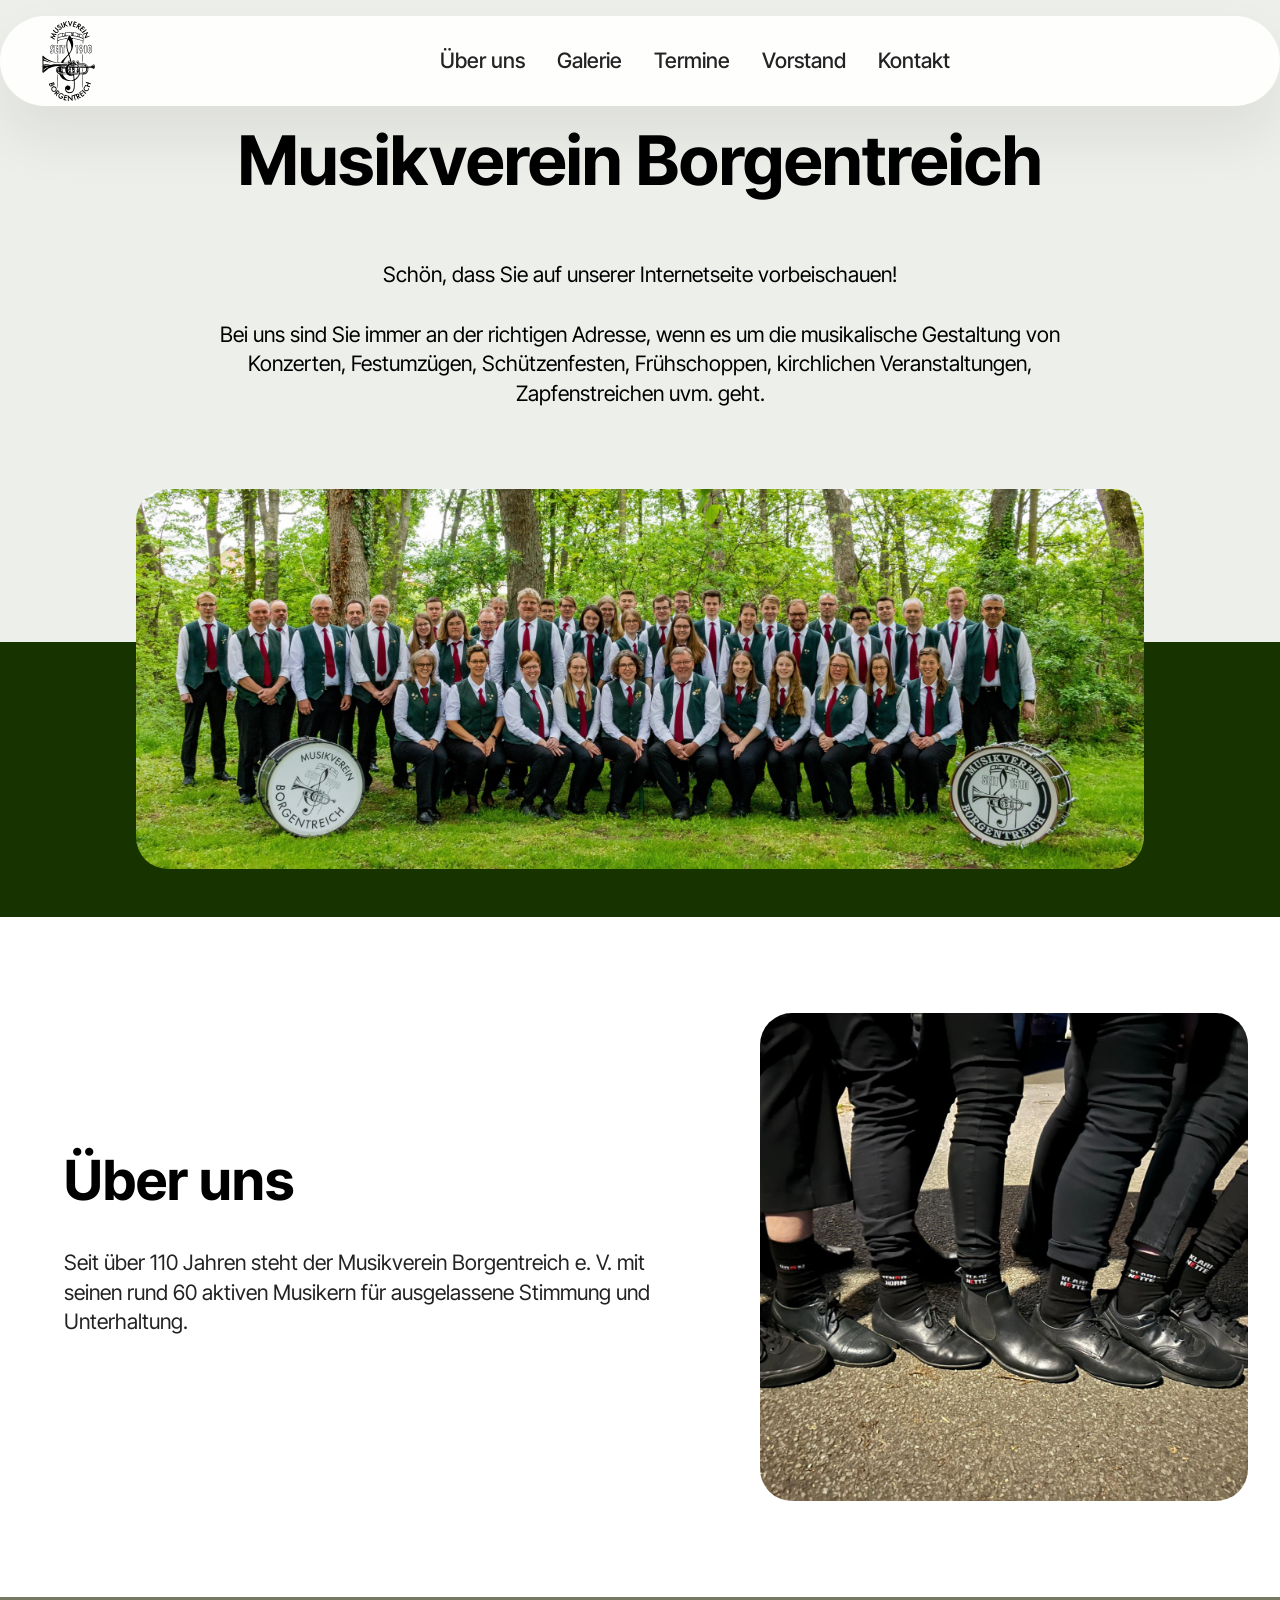
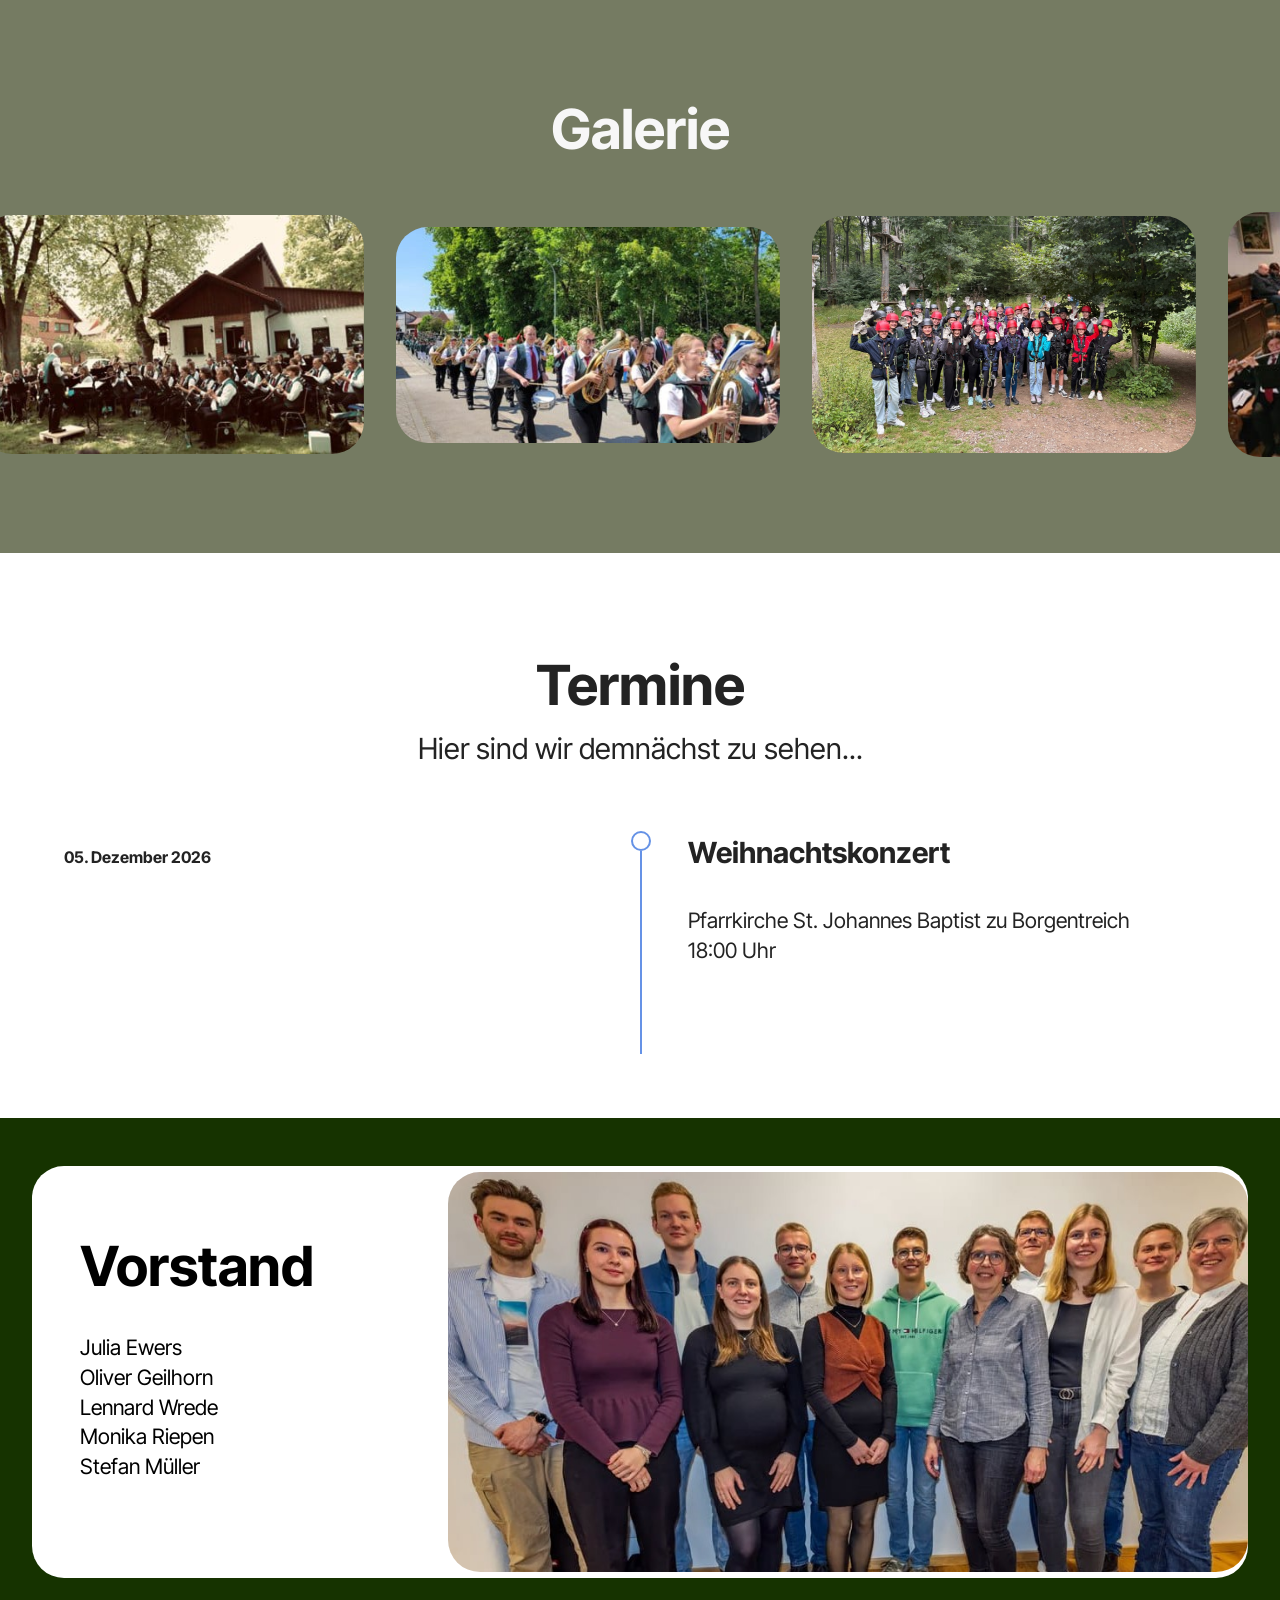
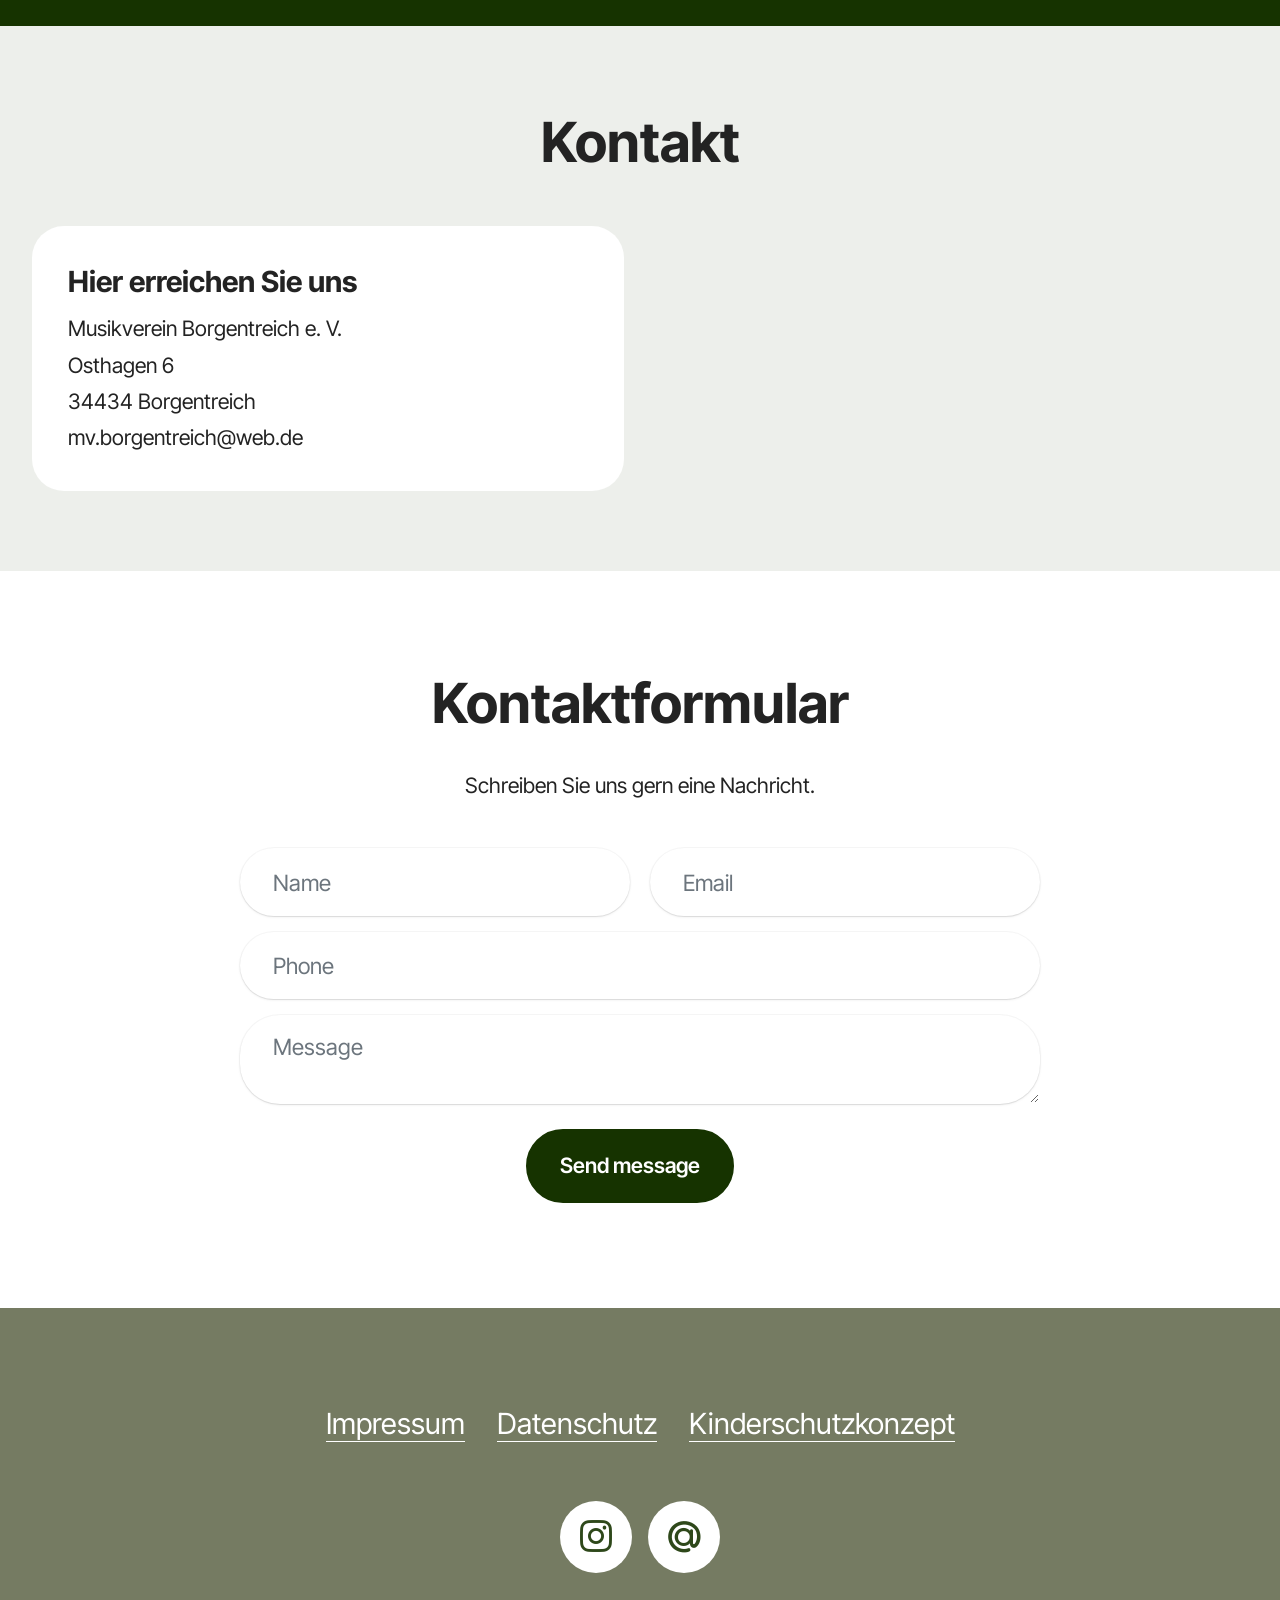
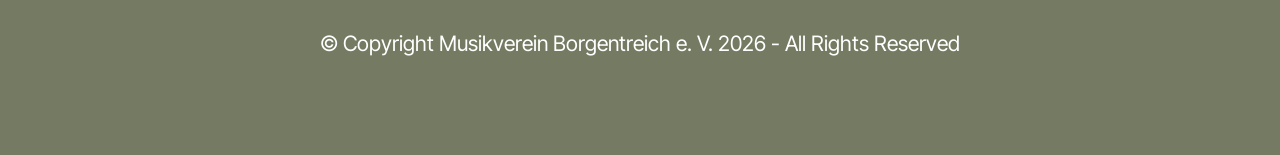
==== commit 53b306f7: "removed link" ====
--- a/index.html
+++ b/index.html
@@ -93,7 +93,8 @@
             <div class="row justify-content-center">
                 <div class="col-md-12 col-lg-9">
                     <h1 class="mbr-section-title mbr-fonts-style mb-4 display-1">
-                        <strong><br></strong><strong>Musikverein Borgentreich</strong></h1>
+                        <strong><br></strong><strong>Musikverein Borgentreich</strong>
+                    </h1>
                     <p class="mbr-text mbr-fonts-style mb-4 display-7"><br>Schön, dass Sie auf unserer Internetseite
                         vorbeischauen!<br><br>Bei uns sind Sie immer an der richtigen Adresse,&nbsp;wenn es um die
                         musikalische Gestaltung von Konzerten, Festumzügen, Schützenfesten, Frühschoppen, kirchlichen
@@ -387,14 +388,7 @@
             </div>
         </div>
     </section>
-    <section class="display-7"
-        style="padding: 0;align-items: center;justify-content: center;flex-wrap: wrap;    align-content: center;display: flex;position: relative;height: 4rem;">
-        <a href="https://mobiri.se/" style="flex: 1 1;height: 4rem;position: absolute;width: 100%;z-index: 1;"><img
-                alt="" style="height: 4rem;"
-                src="[data-uri]"></a>
-        <p style="margin: 0;text-align: center;" class="display-7">&#8204;</p><a style="z-index:1"
-            href="https://mobirise.com/html-builder.html">HTML Website Maker</a>
-    </section>
+
     <script src="assets/bootstrap/js/bootstrap.bundle.min.js"></script>
     <script src="assets/smoothscroll/smooth-scroll.js"></script>
     <script src="assets/ytplayer/index.js"></script>
